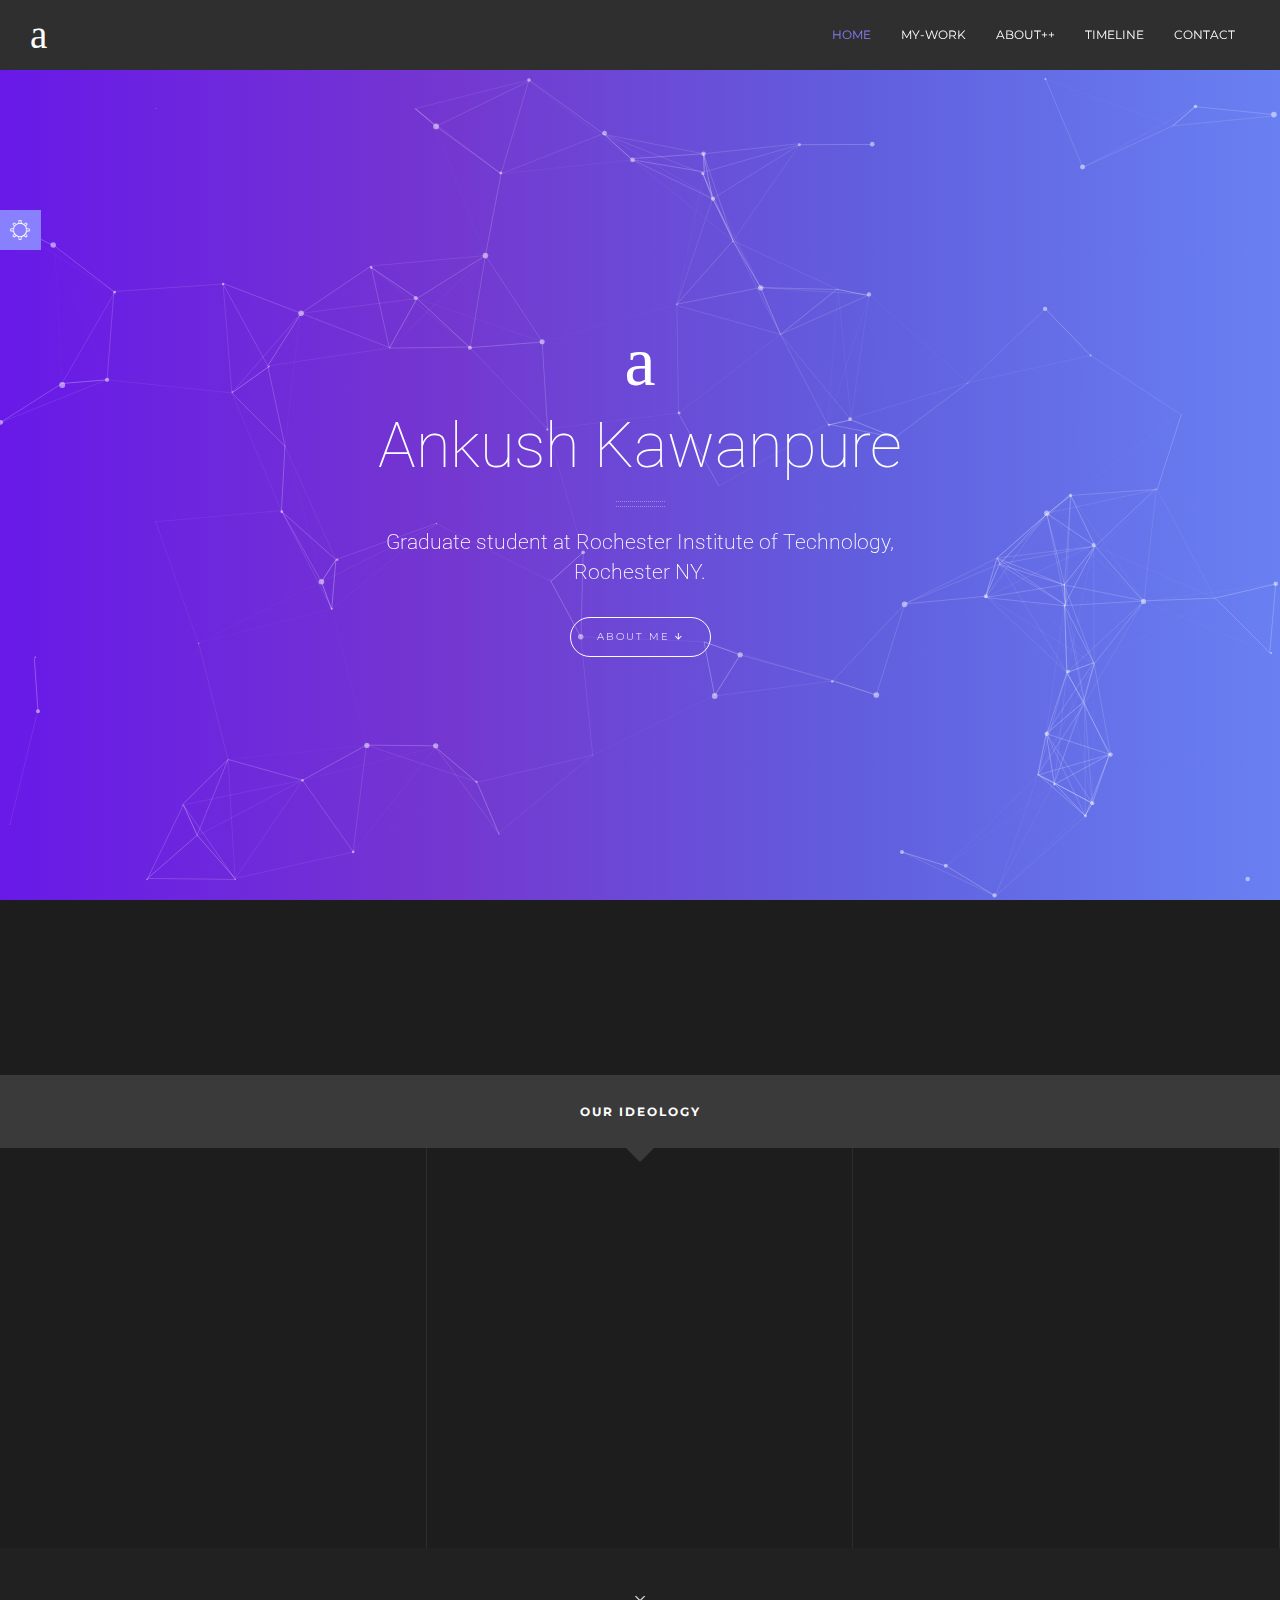
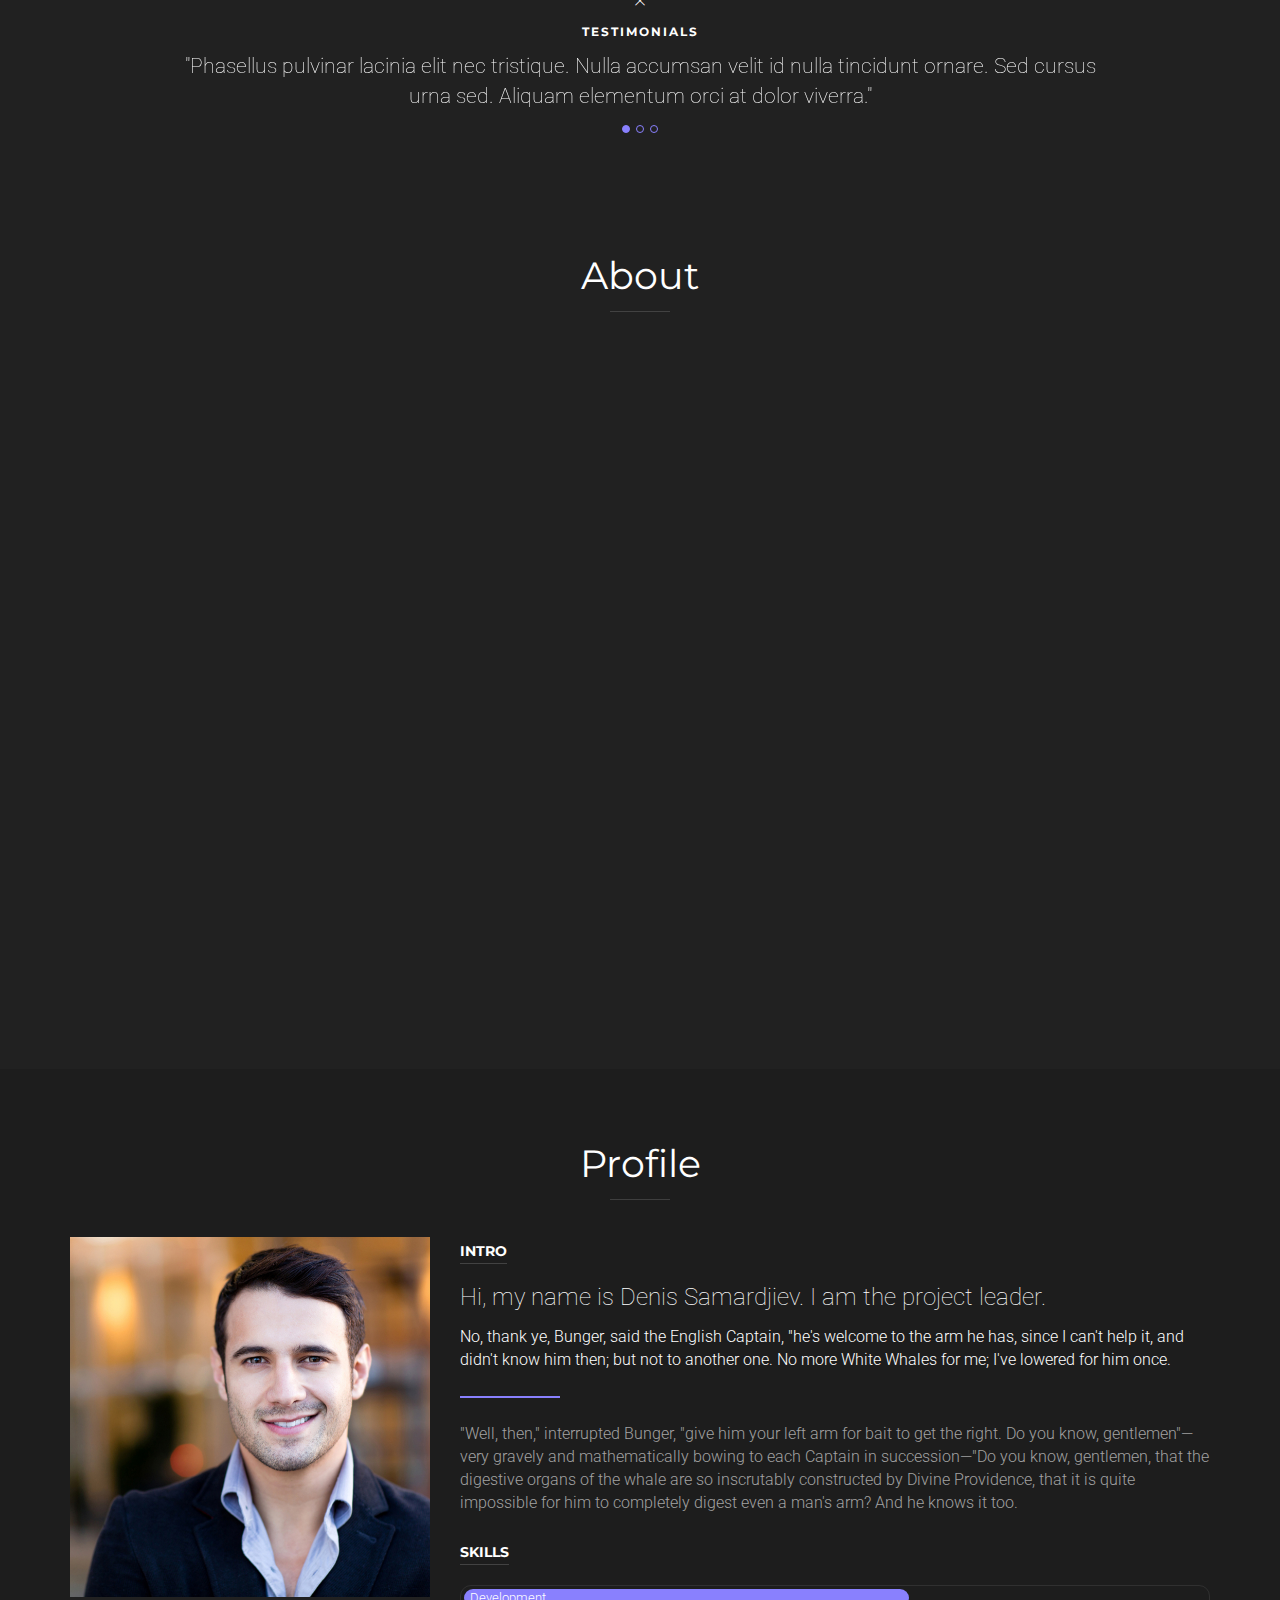
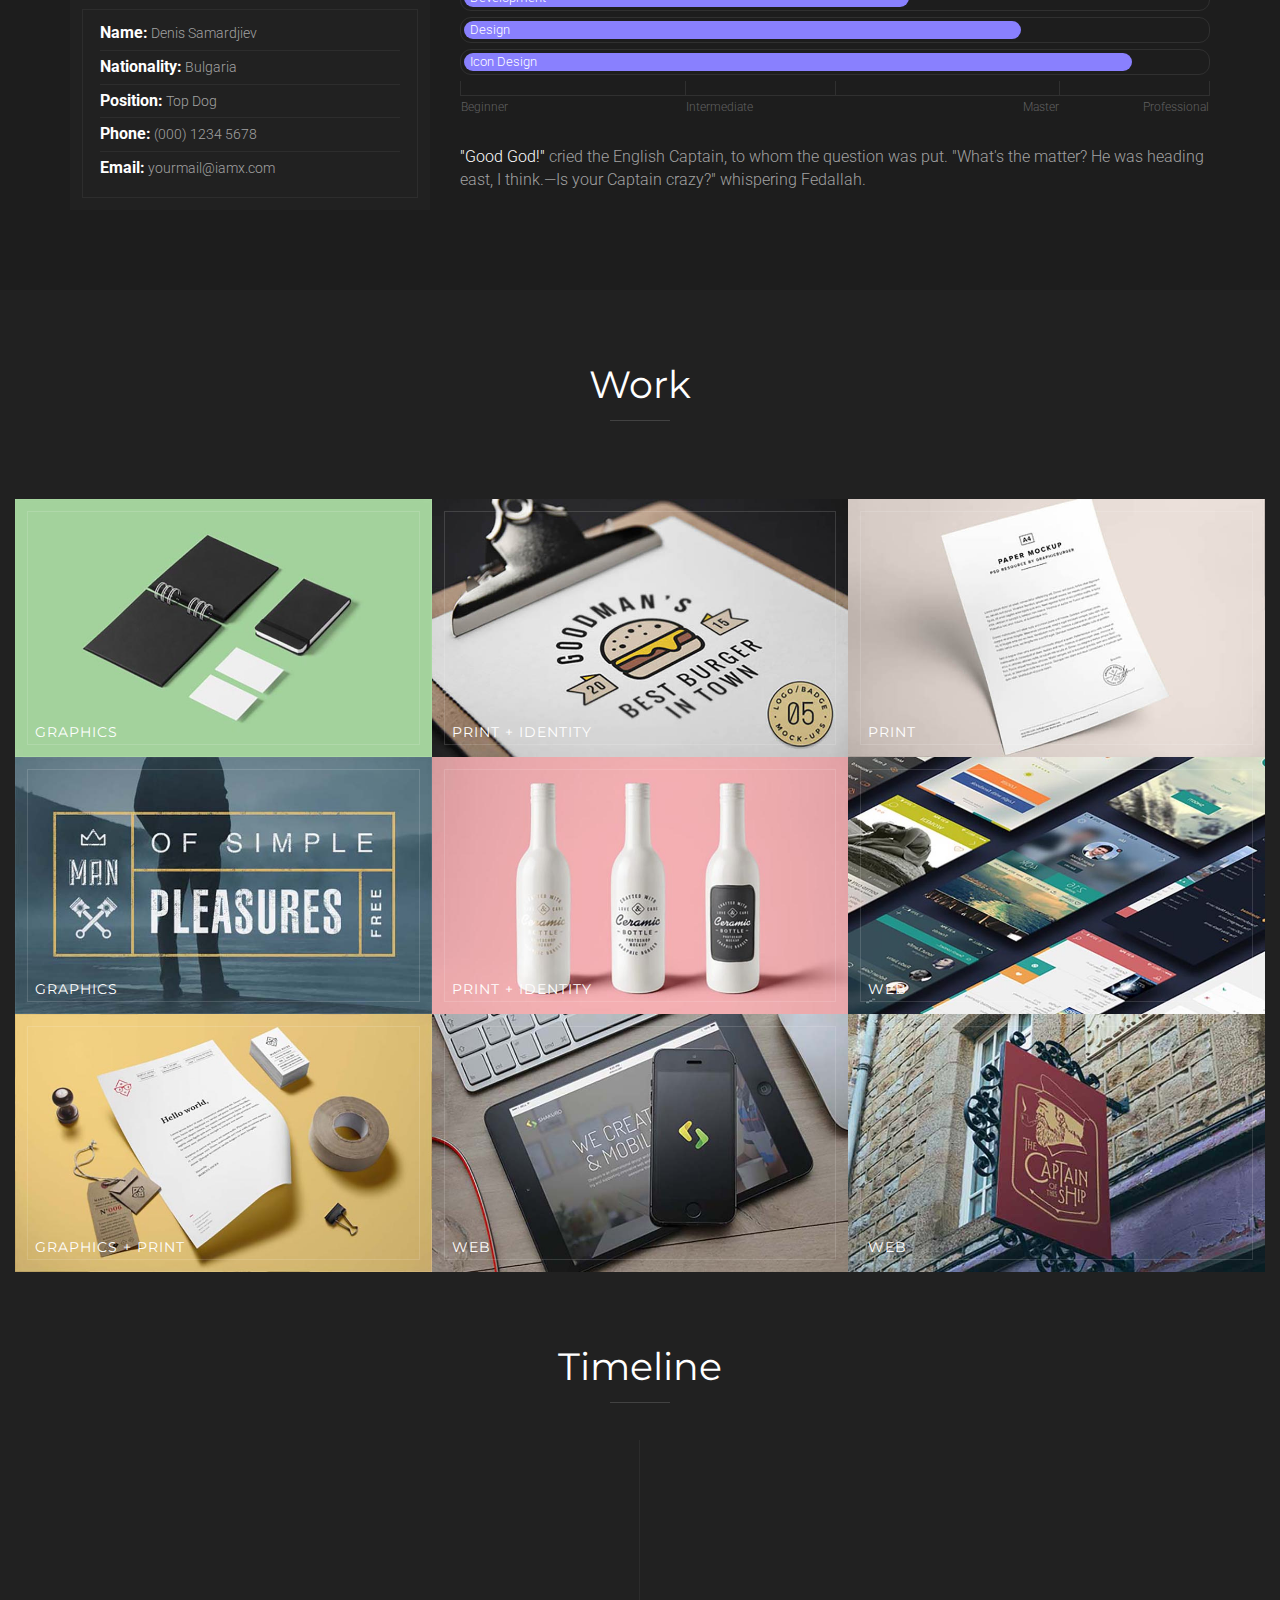
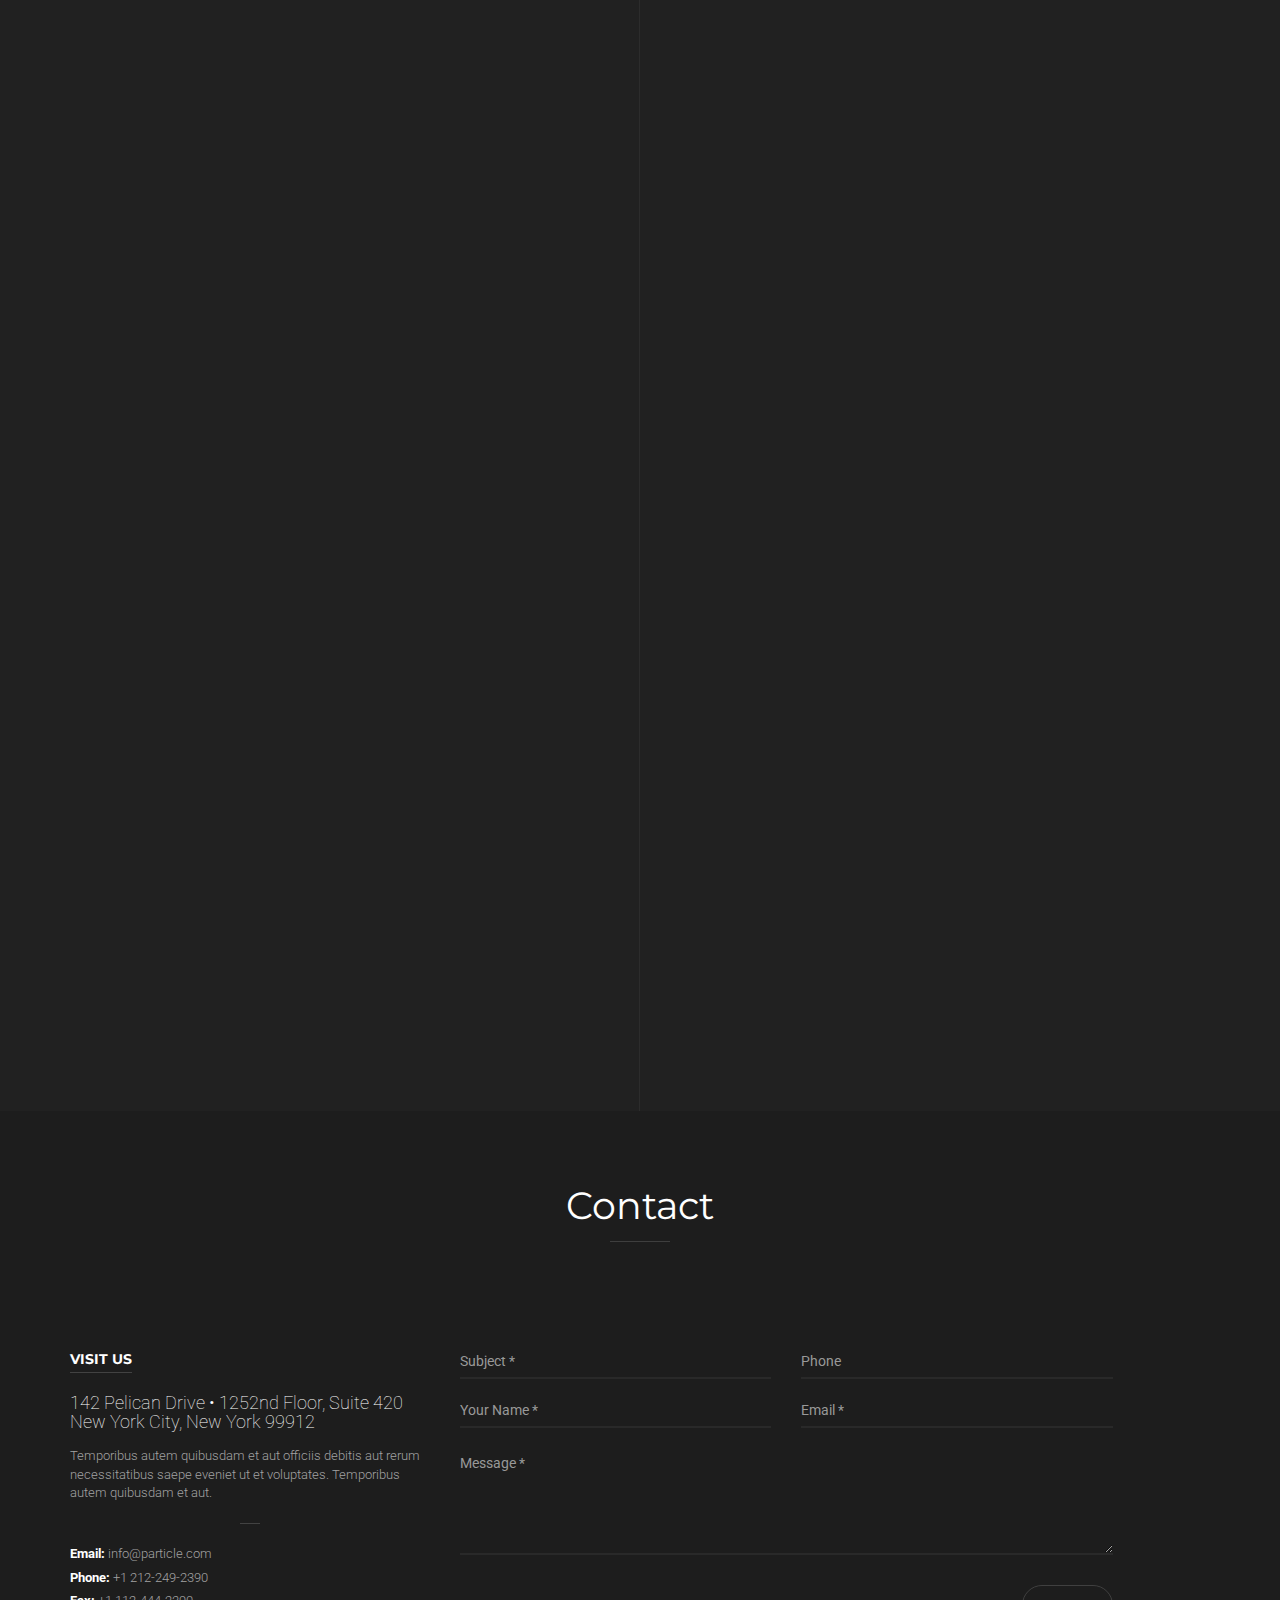
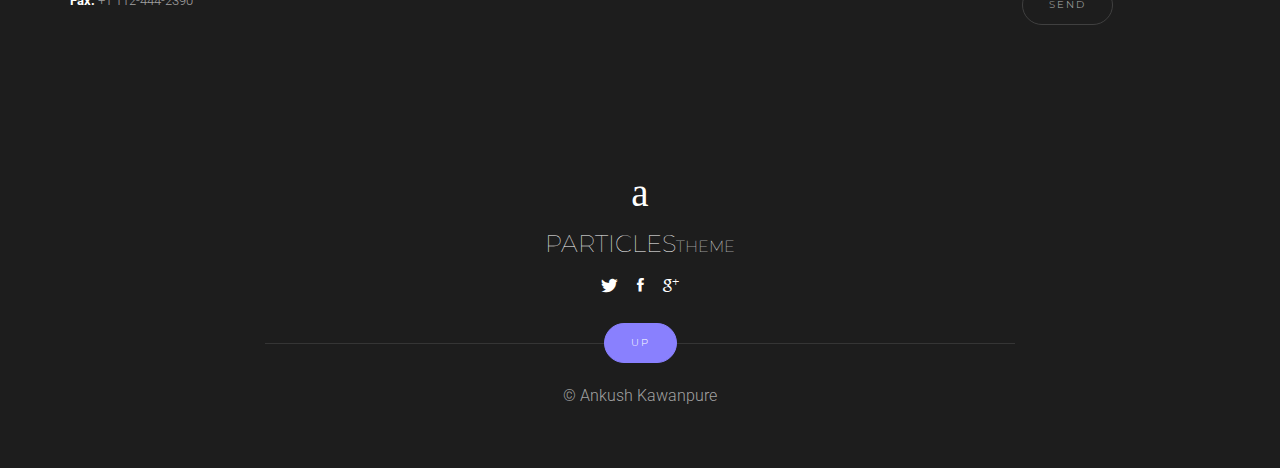
==== HTML/index.html @ f01b57f1 "old pages added" ====
<!DOCTYPE html>
<html lang="en">

<head>
	<meta charset="utf-8"/>
	<meta name="author" content="Denis Samardjiev" />
	<meta name="description" content="Particles - Personal + Agency Template">
	<meta name="viewport" content="width=device-width, initial-scale=1.0, maximum-scale=1.0, user-scalable=no">
	<title>Ankush Kawanpure</title>
	
	<!-- Royal Preloader CSS -->
	<link href="css/royal_preloader.css" rel="stylesheet">

	<!-- jQuery Files -->
	<script type="text/javascript" src="http://ajax.googleapis.com/ajax/libs/jquery/2.1.3/jquery.min.js"></script>

	<!-- Parallax File -->
	<script type="text/javascript" src="js/parallax.min.js"></script>

	<!-- Royal Preloader -->
	<script type="text/javascript" src="js/royal_preloader.min.js"></script>
	<script type="text/javascript">
		Royal_Preloader.config({
		    mode:           'number',
		    showProgress:   false,
		    background:     '#1d1d1d'
		});
	</script>

	<!-- Stylesheets -->
	<link href="css/bootstrap.min.css" rel="stylesheet">
	<link href="css/ionicons.min.css" rel="stylesheet">
	<link href="css/pe-icon-7-stroke.css" rel="stylesheet">
	<link href="css/magnific-popup.css" rel="stylesheet">
	<link href="css/logoiconfont.css" rel="stylesheet">
	<link href="css/style.css" rel="stylesheet" title="main-css">
	<link href="css/customstyle.css" rel="stylesheet">

	<!-- Style Switcher / remove for production -->
	<link href="css/style-switcher.css" rel="stylesheet">
	
	<!-- Alternate Stylesheets / choose what color and base you want and include the 2 files regularly AFTER style.css above -->
	<link rel="alternate stylesheet" type="text/css" href="css/colors/blue.css" title="blue">
	<link rel="alternate stylesheet" type="text/css" href="css/colors/green.css" title="green">
	<link rel="alternate stylesheet" type="text/css" href="css/colors/orange.css" title="orange">
	<link rel="alternate stylesheet" type="text/css" href="css/colors/red.css" title="red">
	<link rel="alternate stylesheet" type="text/css" href="css/colors/orangelight.css" title="orangelight">
	<link rel="alternate stylesheet" type="text/css" href="css/colors/pinkish.css" title="pinkish">
	<link rel="alternate stylesheet" type="text/css" href="css/colors/seagul.css" title="seagul">
	<link rel="alternate stylesheet" type="text/css" href="css/base-light.css" title="base-light">
</head>



<body class="royal_preloader" data-spy="scroll" data-target=".navbar" data-offset="70">
	<div id="royal_preloader"></div>

	<!-- Start Switcher / Remove for production -->
	<div class="demo_changer">
	    <div class="demo-icon">
	        <i class="pe-7s-settings"></i>
	    </div><!-- end opener icon -->
	    <div class="form_holder">
	        <div class="row">
	            <div class="col-sm-12">
	                <div class="predefined_styles">
	                	<h4>Base</h4>
	                    <a href="#" data-rel="main-css" class="styleswitch2"><div class="btn dark-css-square"></div></a>  
	                    <a href="#" data-rel="base-light" class="styleswitch2"><div class="btn light-css-square"></div></a>
	                    <hr>
	                    <h4>Colors</h4>
	                    <a href="#" data-rel="main-css" class="styleswitch"><div class="btn purple-css-square"></div></a>
	                    <a href="#" data-rel="blue" class="styleswitch"><div class="btn blue-css-square"></div></a>    
	                    <a href="#" data-rel="green" class="styleswitch"><div class="btn green-css-square"></div></a>
	                    <a href="#" data-rel="orange" class="styleswitch"><div class="btn orange-css-square"></div></a>
	                    <a href="#" data-rel="red" class="styleswitch"><div class="btn red-css-square"></div></a>
	                    <a href="#" data-rel="orangelight" class="styleswitch"><div class="btn orangelight-css-square"></div></a>
	                    <a href="#" data-rel="seagul" class="styleswitch"><div class="btn seagul-css-square"></div></a>
	                    <a href="#" data-rel="pinkish" class="styleswitch"><div class="btn pinkish-css-square"></div></a>
	                </div><!-- /.end predefined_styles -->
	            </div><!-- /.end col -->
	        </div><!-- /.end row -->
	    </div><!-- /.end form_holder -->
	</div><!-- /.end demo_changer -->
	<!-- End Switcher / Remove for production -->

	<!-- Begin Header -->
	<header>
		<!-- Begin Navigation -->
		<nav class="navbar navbar-default navbar-fixed-top">
			<div class="container-fluid">
				<!--<div class="row">-->
					<!-- Brand and toggle get grouped for better mobile display -->
					<div class="navbar-header">
						<button type="button" class="navbar-toggle collapsed" data-toggle="collapse" data-target="#bs-example-navbar-collapse-1" aria-expanded="false">
							<span class="sr-only">Toggle navigation</span>
							<span class="icon-bar"></span>
							<span class="icon-bar"></span>
							<span class="icon-bar"></span>
						</button>
						<a class="navbar-brand scroll-link" href="#home" data-id="home"><span class="icon-handle-streamline-vector logo"></span></a>
						<!--<a class="navbar-brand scroll-link" href="#home" data-id="home"><span class="icon-handle-streamline-vector logo">Ankush</span></a>-->
						<!--<a class="navbar-brand page-scroll" href="#home">ANKUSH KAWANPURE</a>-->
					</div>

					<!-- Collect the nav links, forms, and other content for toggling -->
					<div class="collapse navbar-collapse" id="bs-example-navbar-collapse-1">
						<ul class="nav navbar-nav navbar-right">
							<li><a href="#home" data-id="home" class="scroll-link">Home</a></li>
							<!--<li><a href="#ideology" data-id="ideology" class="scroll-link">About</a></li>-->
							<li><a href="#work" data-id="work" class="scroll-link">My-Work</a></li>
							<!--<li><a href="#services" data-id="services" class="scroll-link">My-Work</a></li>-->
							<li><a href="#about" data-id="about" class="scroll-link">About++</a></li>

							<!--<li><a href="#team" data-id="team" class="scroll-link">Team</a></li>-->
							<li><a href="#timeline" data-id="timeline" class="scroll-link">Timeline</a></li>
							<li><a href="#contact" data-id="contact" class="scroll-link">Contact</a></li>
						</ul>
					</div><!-- /.navbar-collapse -->
				<!--</div>-->
			</div><!-- /.container-fluid -->
		</nav>
		<!-- End Navigation -->
	</header>
	<!-- End Header -->

	<!-- Begin Jumbotron -->
	<div class="jumbotron jumbotron-main" id="home">
		<div id="particles-js"></div><!-- /.particles div -->
		<div class="container center-vertically-holder">
			<div class="center-vertically">
				<div id="scaleReveal" class="col-sm-8 col-sm-offset-2 col-lg-6 col-lg-offset-3 text-center">
					<span class="icon-handle-streamline-vector big-logo"></span>
					<div class="ticker">
						<h1>Ankush Kawanpure</h1>
						<h1>Software Engineer</h1>
						<h1>Web Developer</h1>
					</div>
					<hr>
					<p>Graduate student at Rochester Institute of Technology, Rochester NY.</p>
					<a href="#work" data-id="work" class="scroll-link btn btn-default btn-white btn-lg mt15">About ME <span class="ion-android-arrow-down"></span></a>
				</div><!-- /.column -->
			</div><!-- /.vertical center -->
		</div><!-- /.container -->
	</div>
	<!-- End Jumbotron -->

	<!-- Begin Intro -->
	<section id="ideology">

		<!-- Begin Hello Intro -->
		<div id="hello-intro" class="pt60 pb60">
			<div class="container">
				<div class="row">
					<div class="col-lg-2 col-sm-3">
						<h2 class="no-margin rotateLeftReveal">Hello.</h2>
					</div>
					<div class="col-lg-10 col-sm-9 mt30-xs">
						<h3 class="no-margin rightReveal">We are an interactive agency with a focus on UI design and development. Our team is from all over the world and <strong>we know how to deliver quality pixels from miles away</strong>.</h3>
					</div>
				</div><!-- /.row -->
			</div><!-- /.container -->
		</div><!-- /.div -->
		<!-- End Hello Intro -->

		<!-- Begin Our Process Title -->
		<div id="our-process-title" class="pt30 pb30">
			<div class="container">
				<div class="row">
					<div class="col-lg-12 text-center">
						<h4 class="no-margin">Our Ideology</h4>
					</div>
				</div><!-- /.row -->
			</div><!-- /.container -->
		</div><!-- /.div -->
		<!-- End Our Process Title -->

		<!-- Begin Our Process -->
		<div id="our-process">
			<div class="container-fluid">
				<div class="row">
					<div class="col-sm-4 col-md-4 col-lg-4 process-box text-center pt50 pb50">
						<div class="leftReveal">
							<div class="process-intro">
								<h3 class="process-number">01</h3>
								<div><span class="process-icons pe-7s-users rotateBottomReveal"></span></div>
								<h2>Effective<br>Communication</h2>
							</div>
							<div class="process-content">
								<div><span class="process-icons pe-7s-users"></span></div>
								<h2 class="mt15 mb20">Effective<br>Communication</h2>
								<p class="no-margin">Nullam suscipit, massa id tempor ullamcorper, lacus felis ac, id vulputate daui risus porta libero.</p>
							</div>
						</div><!-- /.animation -->
					</div><!-- /.column -->
					<div class="col-sm-4 col-md-4 col-lg-4 process-box text-center pt50 pb50">
						<div class="bottomReveal">
							<div class="process-intro">
								<h3 class="process-number">02</h3>
								<div><span class="process-icons pe-7s-diamond rotateBottomReveal"></span></div>
								<h2>Quality<br>Design Work</h2>
							</div>
							<div class="process-content">
								<div><span class="process-icons pe-7s-diamond"></span></div>
								<h2 class="mt15 mb20">Quality<br>Design Work</h2>
								<p class="no-margin">Nullam suscipit, massa id tempor ullamcorper, lacus felis ac, id vulputate daui risus porta libero.</p>
							</div>
						</div><!-- /.animation -->
					</div><!-- /.column -->
					<div class="col-sm-4 col-md-4 col-lg-4 process-box text-center pt50 pb50 no-border-right">
						<div class="rightReveal">
							<div class="process-intro">
								<h3 class="process-number">03</h3>
								<div><span class="process-icons pe-7s-rocket rotateBottomReveal"></span></div>
								<h2>Rocketship<br>Astro Designing</h2>
							</div>
							<div class="process-content">
								<div><span class="process-icons pe-7s-rocket"></span></div>
								<h2 class="mt15 mb20">Rocketship<br>Astro Designing</h2>
								<p class="no-margin">Nullam suscipit, massa id tempor ullamcorper, lacus felis ac, id vulputate daui risus porta libero.</p>
							</div>
						</div><!-- /.animation -->
					</div><!-- /.column -->
				</div><!-- /.row -->
			</div><!-- /.container -->
		</div><!-- /.div -->
		<!-- End Our Process -->

		<!-- Begin Quote Carousel -->
		<div id="carousel" class="testimonial-carousel pt40 pb20">    				
			<div class="container">
				<div class="row">
					<div class="col-md-10 col-md-offset-1 text-center">
						<span class="pe-7s-close heading-3-icon"></span>
		                <h2 class="heading-3">Testimonials</h2>
						<div class="fade-quote-carousel carousel slide" id="quote-carousel" data-ride="carousel" data-interval="3000">
							<!-- Carousel indicators -->
							<ol class="carousel-indicators">
								<li data-target="#quote-carousel" data-slide-to="0" class="active"></li>
								<li data-target="#quote-carousel" data-slide-to="1"></li>
								<li data-target="#quote-carousel" data-slide-to="2"></li>
							</ol>
							<!-- Carousel items -->
							<div class="carousel-inner">
								<div class="active item">
									<blockquote>
										<p>"Phasellus pulvinar lacinia elit nec tristique. Nulla accumsan velit id nulla tincidunt ornare. Sed cursus urna sed. Aliquam elementum orci at dolor viverra."</p>
									</blockquote>
								</div>
								<div class="item">
									<blockquote>
										<p>"Phasellus pulvinar lacinia elit nec tristique. Nulla accumsan velit id nulla tincidunt ornare. Sed cursus urna sed. Aliquam elementum orci at dolor viverra."</p>
									</blockquote>
								</div>
								<div class="item">
									<blockquote>
										<p>"Phasellus pulvinar lacinia elit nec tristique. Nulla accumsan velit id nulla tincidunt ornare. Sed cursus urna sed. Aliquam elementum orci at dolor viverra."</p>
									</blockquote>
								</div>
							</div>
							
						</div><!-- /.carousel -->	
					</div><!-- /.column -->						
				</div><!-- /.row -->
			</div><!-- /.container -->
		</div><!-- /.carousel -->
		<!-- End Quote Carousel -->

	</section><!-- /.section -->
	<!-- End Intro -->

	<!-- Begin About -->
	<section id="about" class="background1 section-padding">
		<div class="container">
			<div class="row">
				<div class="col-xs-12 section-title text-center">
					<h2>About</h2>
					<span class="section-divider"></span>
				</div><!-- /.column -->
			</div><!-- /.row -->
			<div class="row mb15">
				<div class="col-sm-5 leftReveal">
					<h5 class="heading-1 mb20">Our Trade</h5>
					<h3 class="mb15 no-margin-top">Designing, Developing, and <br>Innovating for people like you...</h3>
					<p class="no-margin text-small">Lorem ipsum dolor sit amet, consectetur adipiscing elit. Sed nec tristiq enim. Integer eu <strong>neque</strong> arcu. Aenean sed odio nibh. Cras imperdiet, arcu eget dictum vestibulum elit.</p>
				</div><!-- /.column -->
				<div class="col-sm-7 mt30-xs rightReveal">
					<h5 class="heading-1 mb20">How we started it</h5>
					<span class="icon-handle-streamline-vector logo-about"></span>
					<p>Lorem ipsum dolor sit amet, consectetur adipiscing elit. Cras est urna, imperdiet eget sem at, pellentesque cursus elit. Etiam id ante et elit interdum sollicitudin. Cras imperdiet, arcu eget dictum vestibulum elit.</p>
					<p>Curabitur egestas interdum ex, sed commodo ipsum consectetur vitae. Nulla auctor ante erat. Class aptent taciti sociosqu nostra enean sed.</p>
				</div><!-- /.column -->
			</div><!-- /.row -->
			<div class="row mb30">
				<div class="col-sm-9 leftReveal">
					<h5 class="heading-1 mb20">Why?</h5>
					<p class="lead no-margin">Lorem ipsum dolor sit amet, consectetur adipicing elit. tristique enim. Integer euef neque arcu. Aenean sed odio nibh. <strong>Cras imperdiet</strong>, arcu eget dictum vestibulumizor. Lorem ipsil dolor sit amet, consectetur adipiscing elit.</p>
				</div><!-- /.column -->
				<div class="col-sm-3 mt30-xs rightReveal">
					<h5 class="heading-1 mb20">Quote</h5>
					<p class="no-margin text-small"><i>"Lorem ipsum dolor sit amet, consectetur adipisicing elit. Sunt ut voluptatum eius sapiente, totam reiciendis temporibus quibusdam."</i></p>
				</div><!-- /.column -->
			</div><!-- /.row -->
			<div class="row">
				<div class="col-lg-7 col-sm-5 bottomReveal">
					<h5 class="heading-1 mb20">Skills</h5>
					<div class="progress">
						<div class="progress-bar text-left" role="progressbar" aria-valuenow="60" aria-valuemin="0" aria-valuemax="100" style="width: 60%;">
							Development
						</div>
					</div>
					<div class="progress">
						<div class="progress-bar text-left" role="progressbar" aria-valuenow="75" aria-valuemin="0" aria-valuemax="100" style="width: 75%;">
							Design
						</div>
					</div>
					<div class="progress">
						<div class="progress-bar text-left" role="progressbar" aria-valuenow="57" aria-valuemin="0" aria-valuemax="100" style="width: 57%;">
							Photography
						</div>
					</div>
					<div class="progress">
						<div class="progress-bar text-left" role="progressbar" aria-valuenow="90" aria-valuemin="0" aria-valuemax="100" style="width: 90%;">
							Icon Design
						</div>
					</div>
					<div class="progress">
						<div class="progress-bar text-left" role="progressbar" aria-valuenow="70" aria-valuemin="0" aria-valuemax="100" style="width: 70%;">
							Audio
						</div>
					</div>
					<div class="progress-meter mb30-xs">
						<div class="meter meter-left" style="width: 30%;"><span class="meter-text">Beginner</span></div>
						<div class="meter meter-left" style="width: 20%;"><span class="meter-text">Intermediate</span></div>
		    			<div class="meter meter-right" style="width: 20%;"><span class="meter-text">Pro</span></div>
						<div class="meter meter-right" style="width: 30%;"><span class="meter-text">Master</span></div>
					</div>
				</div><!-- /.column -->	
				<div class="col-lg-5 col-sm-7 mt10 rotateLeftReveal">
					<div id="about-carousel" class="basic-carousel carousel slide" data-ride="carousel">
						<!-- Indicators -->
						<ol class="carousel-indicators">
							<li data-target="#about-carousel" data-slide-to="0" class="active"></li>
							<li data-target="#about-carousel" data-slide-to="1"></li>
							<li data-target="#about-carousel" data-slide-to="2"></li>
						</ol>

						<!-- Wrapper for slides -->
						<div class="carousel-inner" role="listbox">
							<div class="item active">
								<img src="images/placeholder.png" alt="..." class="img-responsive">
							</div>
							<div class="item">
								<img src="images/placeholder2.png" alt="..." class="img-responsive">
							</div>
							<div class="item">
								<img src="images/placeholder3.png" alt="..." class="img-responsive">
							</div>
						</div>
					</div>
				</div><!-- /.column -->	
			</div><!-- /.row -->
		</div><!-- /.container -->
	</section><!-- /.section -->
	<!-- End About -->

	<!-- Start Profile -->
	<section id="profile" class="background2 section-padding">
		<div class="container">
			<div class="row">
				<div class="col-xs-12 section-title text-center">
					<h2>Profile</h2>
					<span class="section-divider"></span>
				</div><!-- /.column -->
			</div><!-- /.row -->
			<div class="row">
				<div class="col-sm-4">
					<img alt="" src="images/team-member-1.jpg" class="img-responsive">
					<div class="profile-box">
						<ul class="list-unstyled">
							<li><strong>Name:</strong> Denis Samardjiev</li>
							<li><strong>Nationality:</strong> Bulgaria</li>
							<li><strong>Position:</strong> Top Dog</li>
							<li><strong>Phone:</strong> (000) 1234 5678</li>
							<li><strong>Email:</strong> yourmail@iamx.com</li>
						</ul>
					</div>
				</div><!-- column -->
				<div class="col-sm-8 mt30-xs">
					<h5 class="heading-1 mb20">Intro</h5>
					<h3 class="mb15 no-margin-top">Hi, my name is Denis Samardjiev. I am the project leader.</h3>
					<p class="text-small text-switch">No, thank ye, Bunger, said the English Captain, "he's welcome to the arm he has, since I can't help it, and didn't know him then; but not to another one. No more White Whales for me; I've lowered for him once.</p>
					<span class="divider"></span>
					<p class="text-small">"Well, then," interrupted Bunger, "give him your left arm for bait to get the right. Do you know, gentlemen"—very gravely and mathematically bowing to each Captain in succession—"Do you know, gentlemen, that the digestive organs of the whale are so inscrutably constructed by Divine Providence, that it is quite impossible for him to completely digest even a man's arm? And he knows it too.</p>
					<h5 class="heading-1 mt20 mb20">Skills</h5>
					<div class="progress">
						<div class="progress-bar text-left" role="progressbar" aria-valuenow="60" aria-valuemin="0" aria-valuemax="100" style="width: 60%;">
							Development
						</div>
					</div>
					<div class="progress">
						<div class="progress-bar text-left" role="progressbar" aria-valuenow="75" aria-valuemin="0" aria-valuemax="100" style="width: 75%;">
							Design
						</div>
					</div>
					<div class="progress">
						<div class="progress-bar text-left" role="progressbar" aria-valuenow="90" aria-valuemin="0" aria-valuemax="100" style="width: 90%;">
							Icon Design
						</div>
					</div>
					<div class="progress-meter">
						<div class="meter meter-left" style="width: 30%;"><span class="meter-text">Beginner</span></div>
						<div class="meter meter-left" style="width: 20%;"><span class="meter-text">Intermediate</span></div>
		    			<div class="meter meter-right" style="width: 20%;"><span class="meter-text">Professional</span></div>
						<div class="meter meter-right" style="width: 30%;"><span class="meter-text">Master</span></div>
					</div>
					<p class="text-small mt50 no-margin-bottom"><span class="text-switch">"Good God!"</span> cried the English Captain, to whom the question was put. "What's the matter? He was heading east, I think.—Is your Captain crazy?" whispering Fedallah.</p>
				</div><!-- /.column -->
			</div><!-- /.row -->
		</div><!-- /.container -->
	</section>
	<!-- End Profile -->

	<!-- Begin Work -->
	<section id="work" class="background1 section-padding-top">
		<div class="container-fluid">
			<div class="row">
				<div class="col-xs-12 section-title text-center">
					<h2>Work</h2>
					<span class="section-divider mb15"></span>
					<p class="mb30 scaleReveal">We do awesome stuff, and yeah.</p>
				</div><!-- /.column -->
			</div><!-- /.row -->
			<!--<div class="row">-->
				<!--<div class="col-xs-12 text-center mb50">-->
					<!--&lt;!&ndash; Filter Buttons &ndash;&gt;-->
					<!--<button class="filter btn btn-default btn-category btn-lg" data-filter="all">All</button>-->
					<!--<button class="filter btn btn-default btn-category btn-lg" data-filter=".identity">Identity</button>-->
					<!--<button class="filter btn btn-default btn-category btn-lg" data-filter=".print">Print</button>-->
					<!--<button class="filter btn btn-default btn-category btn-lg" data-filter=".graphics">Graphics</button>-->
					<!--<button class="filter btn btn-default btn-category btn-lg" data-filter=".web">Web</button>-->

					<!--&lt;!&ndash; Sort Buttons &ndash;&gt;-->
					<!--<button class="sort btn btn-default btn-sort btn-lg" data-sort="my-order:asc"><span class="ion-ios-plus-empty"></span></button>-->
					<!--<button class="sort btn btn-default btn-sort btn-lg" data-sort="my-order:desc"><span class="ion-ios-minus-empty"></span></button>-->
				<!--</div>&lt;!&ndash; /.column &ndash;&gt;-->
			<!--</div>&lt;!&ndash; /.row &ndash;&gt;-->
			<div id="thework">
				<!-- Item 1 -->
			    <div class="col-xs-12 col-sm-6 col-md-4 col-lg-4 portfolio-box no-padding mix graphics" data-my-order="3">
			    	<div class="portfolio-image-holder"><img src="images/work/1.jpg" alt="1" class="img-responsive portfolio-image"></div>
			    	<span class="portfolio-badge badge">Graphics</span>
			    	<span class="portfolio-hover">
						<span>
							<a href="https://dribbble.com/" target="_blank">
								<span class="portfolio-links"><span class="ion-ios-arrow-right portfolio-links-icons"></span></span>
							</a>
							<a href="images/work/1.jpg" class="zoom" title="Equipt Design">
								<span class="portfolio-links"><span class="ion-arrow-expand portfolio-links-icons"></span></span>
							</a>
							<span class="project-title no-margin-bottom mt10">Equipt Design</span>
						</span>
					</span>
			    </div><!-- /.column -->

			    <!-- Item 2 -->
			    <div class="col-xs-12 col-sm-6 col-md-4 col-lg-4 portfolio-box no-padding mix print identity" data-my-order="6">
			    	<div class="portfolio-image-holder"><img src="images/work/2.jpg" alt="2" class="img-responsive portfolio-image"></div>
			    	<span class="portfolio-badge badge">Print + Identity</span>
			    	<span class="portfolio-hover">
						<span>
							<a href="https://dribbble.com/" target="_blank">
								<span class="portfolio-links"><span class="ion-ios-arrow-right portfolio-links-icons"></span></span>
							</a>
							<a href="images/work/2.jpg" class="zoom" title="Goodman's Burger">
								<span class="portfolio-links"><span class="ion-arrow-expand portfolio-links-icons"></span></span>
							</a>
							<span class="project-title no-margin-bottom mt10">Goodman's Burger</span>
						</span>
					</span>
			    </div><!-- /.column -->

			    <!-- Item 3 -->
			    <div class="col-xs-12 col-sm-6 col-md-4 col-lg-4 portfolio-box no-padding mix identity" data-my-order="4">
			    	<div class="portfolio-image-holder"><img src="images/work/3.jpg" alt="3" class="img-responsive portfolio-image"></div>
			    	<span class="portfolio-badge badge">Print</span>
			    	<span class="portfolio-hover">
						<span>
							<a href="https://dribbble.com/" target="_blank">
								<span class="portfolio-links"><span class="ion-ios-arrow-right portfolio-links-icons"></span></span>
							</a>
							<a href="images/work/3.jpg" class="zoom" title="Paper Mockup">
								<span class="portfolio-links"><span class="ion-arrow-expand portfolio-links-icons"></span></span>
							</a>
							<span class="project-title no-margin-bottom mt10">Paper Mockup</span>
						</span>
					</span>
			    </div><!-- /.column -->

			    <!-- Item 4 -->
			    <div class="col-xs-12 col-sm-6 col-md-4 col-lg-4 portfolio-box no-padding mix graphics" data-my-order="5">
			    	<div class="portfolio-image-holder"><img src="images/work/4.jpg" alt="4" class="img-responsive portfolio-image"></div>
			    	<span class="portfolio-badge badge">Graphics</span>
			    	<span class="portfolio-hover">
						<span>
							<a href="https://dribbble.com/" target="_blank">
								<span class="portfolio-links"><span class="ion-ios-arrow-right portfolio-links-icons"></span></span>
							</a>
							<a href="images/work/4.jpg" class="zoom" title="Simple Pleasure">
								<span class="portfolio-links"><span class="ion-arrow-expand portfolio-links-icons"></span></span>
							</a>
							<span class="project-title no-margin-bottom mt10">Simple Pleasure</span>
						</span>
					</span>
			    </div><!-- /.column -->

			    <!-- Item 5 -->
			    <div class="col-xs-12 col-sm-6 col-md-4 col-lg-4 portfolio-box no-padding mix print identity" data-my-order="2">
			    	<div class="portfolio-image-holder"><img src="images/work/5.jpg" alt="5" class="img-responsive portfolio-image"></div>
			    	<span class="portfolio-badge badge">Print + Identity</span>
			    	<span class="portfolio-hover">
						<span>
							<a href="https://dribbble.com/" target="_blank">
								<span class="portfolio-links"><span class="ion-ios-arrow-right portfolio-links-icons"></span></span>
							</a>
							<a href="images/work/5.jpg" class="zoom" title="Wine Bottles">
								<span class="portfolio-links"><span class="ion-arrow-expand portfolio-links-icons"></span></span>
							</a>
							<span class="project-title no-margin-bottom mt10">Wine Bottles</span>
						</span>
					</span>
			    </div><!-- /.column -->

			    <!-- Item 6 -->
			    <div class="col-xs-12 col-sm-6 col-md-4 col-lg-4 portfolio-box no-padding mix web" data-my-order="1">
			    	<div class="portfolio-image-holder"><img src="images/work/6.jpg" alt="6" class="img-responsive portfolio-image"></div>
			    	<span class="portfolio-badge badge">Web</span>
			    	<span class="portfolio-hover">
						<span>
							<a href="https://dribbble.com/" target="_blank">
								<span class="portfolio-links"><span class="ion-ios-arrow-right portfolio-links-icons"></span></span>
							</a>
							<a href="images/work/6.jpg" class="zoom" title="Web UI">
								<span class="portfolio-links"><span class="ion-arrow-expand portfolio-links-icons"></span></span>
							</a>
							<span class="project-title no-margin-bottom mt10">Web UI</span>
						</span>
					</span>
			    </div><!-- /.column -->

			    <!-- Item 7 -->
			    <div class="col-xs-12 col-sm-6 col-md-4 col-lg-4 portfolio-box no-padding mix graphics print" data-my-order="9">
			    	<div class="portfolio-image-holder"><img src="images/work/7.jpg" alt="7" class="img-responsive portfolio-image"></div>
			    	<span class="portfolio-badge badge">Graphics + Print</span>
			    	<span class="portfolio-hover">
						<span>
							<a href="https://dribbble.com/" target="_blank">
								<span class="portfolio-links"><span class="ion-ios-arrow-right portfolio-links-icons"></span></span>
							</a>
							<a href="images/work/7.jpg" class="zoom" title="Hello World">
								<span class="portfolio-links"><span class="ion-arrow-expand portfolio-links-icons"></span></span>
							</a>
							<span class="project-title no-margin-bottom mt10">Hello World</span>
						</span>
					</span>
			    </div><!-- /.column -->

			    <!-- Item 8 -->
			    <div class="col-xs-12 col-sm-6 col-md-4 col-lg-4 portfolio-box no-padding mix web" data-my-order="7">
			    	<div class="portfolio-image-holder"><img src="images/work/8.jpg" alt="8" class="img-responsive portfolio-image"></div>
			    	<span class="portfolio-badge badge">Web</span>
			    	<span class="portfolio-hover">
						<span>
							<a href="https://dribbble.com/" target="_blank">
								<span class="portfolio-links"><span class="ion-ios-arrow-right portfolio-links-icons"></span></span>
							</a>
							<a href="images/work/8.jpg" class="zoom" title="We Create Mobile">
								<span class="portfolio-links"><span class="ion-arrow-expand portfolio-links-icons"></span></span>
							</a>
							<span class="project-title no-margin-bottom mt10">We Create Mobile</span>
						</span>
					</span>
			    </div><!-- /.column -->

			    <!-- Item 9 -->
			    <div class="col-xs-12 col-sm-6 col-md-4 col-lg-4 portfolio-box no-padding mix web" data-my-order="8">
			    	<div class="portfolio-image-holder"><img src="images/work/9.jpg" alt="9" class="img-responsive portfolio-image"></div>
			    	<span class="portfolio-badge badge">Web</span>
			    	<span class="portfolio-hover">
						<span>
							<a href="https://dribbble.com/" target="_blank">
								<span class="portfolio-links"><span class="ion-ios-arrow-right portfolio-links-icons"></span></span>
							</a>
							<a href="images/work/9.jpg" class="zoom" title="Captain da Ship">
								<span class="portfolio-links"><span class="ion-arrow-expand portfolio-links-icons"></span></span>
							</a>
							<span class="project-title no-margin-bottom mt10">Captain da Ship</span>
						</span>
					</span>
			    </div><!-- /.column -->
			</div><!-- /.row -->
		</div><!-- /.container -->
	</section><!-- /.section -->
	<!-- Begin Work -->

	<!-- Begin Timeline -->
	<section id="timeline" class="background1 section-padding-top">
		<div class="container">
			<div class="row">
				<div class="col-xs-12 section-title text-center">
					<h2>Timeline</h2>
					<span class="section-divider"></span>
				</div><!-- /.column -->
			</div><!-- /.row -->
			<div class="row">
				<div class="col-lg-12">
					<ul class="timeline pb80">

						<!-- Item 1 -->
						<li>
							<div class="timeline-image scaleReveal"><img alt="" class="img-circle img-responsive" src="images/timeline-1.jpg"></div>
							<div class="timeline-panel leftReveal">
								<div class="timeline-heading">
									<h5 class="heading-1 mb15">2015</h5>
									<h4 class="subheading">We Began Our Venture</h4>
								</div>
								<div class="timeline-body">
									<p>Lorem ipsum dolor sit amet, consectetur adipisicing elit. Sunt ut voluptatum eius sapiente, totam reiciendis temporibus qui quibusdam, recusandae sit vero unde, sed, incidunt et ea quo dolore laudantium consectetur!</p>
								</div>
							</div>
						</li>

						<!-- Item 2 -->
						<li class="timeline-inverted">
							<div class="timeline-image scaleReveal"><img alt="" class="img-circle img-responsive" src="images/timeline-2.jpg"></div>
							<div class="timeline-panel rightReveal">
								<div class="timeline-heading">
									<h5 class="heading-1 mb15">April 2016</h5>
									<h4 class="subheading">A Company is in Mind</h4>
								</div>
								<div class="timeline-body">
									<p>Lorem ipsum dolor sit amet, consectetur adipisicing elit. Sunt ut voluptatum eius sapiente, totam reiciendis temporibus qui quibusdam, recusandae sit vero unde, sed, incidunt et ea quo dolore laudantium consectetur!</p>
								</div>
							</div>
						</li>

						<!-- Item 3 -->
						<li>
							<div class="timeline-image scaleReveal"><img alt="" class="img-circle img-responsive" src="images/timeline-3.jpg"></div>
							<div class="timeline-panel leftReveal">
								<div class="timeline-heading">
									<h5 class="heading-1 mb15">May 2016</h5>
									<h4 class="subheading">We Launch The Hex Group</h4>
								</div>
								<div class="timeline-body"> <p>Lorem ipsum dolor sit amet, consectetur adipisicing elit. Sunt ut voluptatum eius sapiente, totam reiciendis temporibus qui quibusdam, recusandae sit vero unde, sed, incidunt et ea quo dolore laudantium consectetur!</p>
								</div>
							</div>
						</li>

						<!-- Item 4 -->
						<li class="timeline-inverted">
							<div  class="timeline-image scaleReveal"><img alt="" class="img-circle img-responsive" src="images/timeline-4.jpg"></div>
							<div class="timeline-panel rightReveal">
								<div class="timeline-heading">
									<h5 class="heading-1 mb15">July 2016</h5>
									<h4 class="subheading">We Expand to 15 Employees</h4>
								</div>
								<div class="timeline-body">
									<p>Lorem ipsum dolor sit amet, consectetur adipisicing elit. Sunt ut voluptatum eius sapiente, totam reiciendis temporibus qui quibusdam, recusandae sit vero unde, sed, incidunt et ea quo dolore laudantium consectetur!</p>
								</div>
							</div>
						</li>
					</ul>
				</div><!-- /.column -->
			</div><!-- /.row -->
		</div><!-- /.container -->
	</section><!-- /.section -->
	<!-- End Timeline -->



	<!-- Begin Contact -->
	<section id="contact" class="background2 section-padding">
		<div class="container">
			<div class="row mb30">
				<div class="col-sm-10 col-sm-offset-1 col-md-8 col-md-offset-2 col-lg-6 col-lg-offset-3 section-title text-center">
					<h2>Contact</h2>
					<span class="section-divider mb15"></span>
					<p class="no-margin scaleReveal">Our team is from all over the world and we know how to deliver quality pixels from miles away.</p>
				</div><!-- /.column -->
			</div><!-- /.row -->
			<div class="row">
				<div class="col-sm-5 col-lg-4">
					<h5 class="heading-1 mb20">Visit Us</h5>
					<h4 class="mb15">142 Pelican Drive • 1252nd Floor, Suite 420<br>New York City, New York 99912</h4>
					<p class="no-margin text-xs-small">Temporibus autem quibusdam et aut officiis debitis aut rerum necessitatibus saepe eveniet ut et voluptates. Temporibus autem quibusdam et aut.</p>
					<hr class="mini-hr">
					<p class="text-xs-small mb5"><strong class="text-switch">Email:</strong> info@particle.com</p>
					<p class="text-xs-small mb5"><strong class="text-switch">Phone:</strong> +1 212-249-2390</p>
					<p class="text-xs-small mb5"><strong class="text-switch">Fax:</strong> +1 112-444-2390</p>
				</div><!-- /.column -->
				<div class="col-sm-6 col-lg-7 mt30-xs">
					<form data-toggle="validator" id="contactForm" name="contactForm">
						<div class="row">
							<div class="col-sm-6">
								<div class="form-group">
									<div class="controls">
										<input class="form-control" data-error="This section is required."
										id="msg_subject" placeholder="Subject *" required="" type="text">
										<div class="help-block with-errors"></div>
									</div>
								</div>
							</div><!-- /.column -->
							<div class="col-sm-6">
								<div class="form-group">
									<div class="controls">
										<input class="form-control" id="phone" placeholder="Phone" type="text">
									</div>
								</div>
							</div><!-- /.column -->
						</div><!-- /.row -->
						<div class="row mb10">
							<div class="col-sm-6">
								<div class="form-group">
									<div class="controls">
										<input class="form-control" data-error="This section is required." id="name" placeholder="Your Name *" required="" type="text">
										<div class="help-block with-errors"></div>
									</div>
								</div>
							</div><!-- /.column -->
							<div class="col-sm-6">
								<div class="form-group">
									<div class="controls">
										<input class="email form-control" data-error="This section is required." id="email" placeholder="Email *" required="" type="email">
										<div class="help-block with-errors"></div>
									</div>
								</div>
							</div><!-- /.column -->
						</div><!-- /.row -->
						<div class="row">
							<div class="col-sm-12">
								<div class="form-group">
									<div class="controls">
										<textarea class="form-control" data-error="This section is required." id="message" placeholder="Message *" required="" rows="5"></textarea>
										<div class="help-block with-errors"></div>
									</div>
								</div>
							</div>
						</div>
						<div class="row mt15">
							<div class="col-sm-6">
								<div id="msgSubmit" class="h4 hidden mt10 no-margin-bottom"></div> 
							</div><!-- /.column -->
							<div class="col-sm-6 text-right">
								<button type="submit" id="submit" class="btn btn-default btn-lg">Send</button>
							</div><!-- /.column -->
						</div><!-- /.row -->
					</form><!-- /.form -->
				</div><!-- /.column -->
			</div><!-- /.row -->
		</div><!-- /.container -->
	</section><!-- /.section -->
	<!-- End Contact -->

	<!--&lt;!&ndash; Begin Map &ndash;&gt;-->
	<!--<div id="map"></div>-->
	<!--&lt;!&ndash; End Map &ndash;&gt;-->

	<!-- Begin Footer -->
	<footer class="footer-padding">
		<div class="container">
			<div class="row">
				<div class="col-sm-8 col-sm-offset-2 text-center">
					<span class="icon-handle-streamline-vector logo"></span>
					<h2 class="theme-title">Particles<span class="theme-title-smaller">Theme</span></h2>
					<a href="#"><span class="ion-social-twitter social-icons-dark-hover mr15"></span></a>
	                <a href="#"><span class="ion-social-facebook social-icons-dark-hover mr15"></span></a>
	                <a href="#"><span class="ion-social-googleplus-outline social-icons-dark-hover"></span></a>
				</div>
			</div>
			<div class="row">
				<div class="col-sm-8 col-sm-offset-2 text-small text-center">
					<hr>
					<button type="button" class="btn btn-primary btn-up-footer btn-lg scroll-top">Up</button>
					<p class="no-margin">&copy; Ankush Kawanpure</p>
				</div><!-- /.column -->
			</div><!-- /.row -->
		</div><!-- /.container -->
	</footer><!-- /.footer -->
	<!-- Begin Footer -->

	<!-- Javascript Files -->
	<script type="text/javascript" src="js/bootstrap.min.js"></script>

	<script type="text/javascript" src="js/particles.min.js"></script>
	<script type="text/javascript" src="js/particlesRun.js"></script>
	<script type="text/javascript" src="js/jquery.mixitup.js"></script>
	<script type="text/javascript" src="js/form-validator.min.js"></script>  
	<script type="text/javascript" src="js/jquery.inview.min.js"></script>
	<script type="text/javascript" src="js/jquery.countTo.js"></script>  
	<script type="text/javascript">
		/* ---- Counter (our count) ---- */
		$('#ourcount').one('inview', function(event, isInView) {
			if (isInView) {
				$('.timer').countTo({speed: 3000});
			}
		});
	</script>
	<script type="text/javascript" src="js/jquery.magnific-popup.min.js"></script>
	<script type="text/javascript" src="js/scrollreveal.min.js"></script>
	<script type="text/javascript" src="js/style-switcher.js"></script><!-- Remove for production -->
	<script type="text/javascript" src="js/main.js"></script>
</body>

</html>
---- HTML/css/royal_preloader.css ----
body.royal_preloader {
    background: none;
    visibility: hidden;
}
#royal_preloader {
    font-family: 'Roboto';
    font-size: 12px;
    visibility: visible;
    position: fixed;
    top: 0;
    right: 0;
    bottom: 0;
    left: 0;
    height: auto;
    margin: 0;
    z-index: 9999999999;
}
#royal_preloader.royal_preloader_number:before,
#royal_preloader.royal_preloader_progress:before {
    content: '';
    position: absolute;
    top: 0;
    right: 0;
    bottom: 0;
    left: 0;
}
#royal_preloader.complete {
    opacity: 0;
    -webkit-transition: opacity 0.2s linear 0.5s;
       -moz-transition: opacity 0.2s linear 0.5s;
        -ms-transition: opacity 0.2s linear 0.5s;
         -o-transition: opacity 0.2s linear 0.5s;
            transition: opacity 0.2s linear 0.5s;
}
#royal_preloader.royal_preloader_line {
    height: 2px;
    bottom: auto;
}

/* Number Mode */

#royal_preloader.royal_preloader_number .royal_preloader_percentage {
    position: absolute;
    top: 0;
    right: 0;
    bottom: 0;
    left: 0;
    margin: auto;
    width: 60px;
    height: 60px;
    line-height: 60px;
    font-size: 12px;
    color: #ccc;
    visibility: none;
    text-align: center;
    -webkit-transition: all 0.3s linear 0.5s;
       -moz-transition: all 0.3s linear 0.5s;
        -ms-transition: all 0.3s linear 0.5s;
         -o-transition: all 0.3s linear 0.5s;
            transition: all 0.3s linear 0.5s;
}
#royal_preloader.royal_preloader_number .royal_preloader_percentage:before {
    content: '';
    position: absolute;
    top: 0;
    right: 0;
    bottom: 0;
    left: 0;
    border: 2px solid #424242;
    border-radius: 50%;
}
#royal_preloader.royal_preloader_number .royal_preloader_percentage:after {
    content: '';
    position: absolute;
    top: -2px;
    right: -2px;
    bottom: -2px;
    left: -2px;
    border: 4px solid transparent;
    border-left-color: #8980fe;
    border-radius: 50%;
    -webkit-animation: rotate 0.8s linear infinite;
       -moz-animation: rotate 0.8s linear infinite;
        -ms-animation: rotate 0.8s linear infinite;
         -o-animation: rotate 0.8s linear infinite;
            animation: rotate 0.8s linear infinite;
}

/* Line Mode */

#royal_preloader.royal_preloader_line .royal_preloader_loader {
    position: absolute;
    height: 100%;
    left: 0;
}
#royal_preloader.royal_preloader_line .royal_preloader_peg {
    position: absolute;
    right: 0;
    height: 100%;
    width: 60px;
    opacity: 0.5;
}

/* Text Mode */

#royal_preloader.royal_preloader_text .royal_preloader_loader {
    color: #FFFFFF;
    position: absolute;
    top: 0;
    bottom: 0;
    left: 50%;
    height: 30px;
    line-height: 30px;
    margin: auto;
    letter-spacing: 3px;
    font-size: 16px;
    white-space: nowrap;
}
#royal_preloader.royal_preloader_text .royal_preloader_loader div {
    position: absolute;
    top: 0px;
    right: 0px;
    bottom: 0px;
    left: 0%;
    background-color: #000000;
    opacity: 0.7;
    filter: alpha(opacity=60);
}

/* Logo Mode */

#royal_preloader.royal_preloader_logo .royal_preloader_loader {
    position: absolute;
    left: 50%;
    top: 50%;
    margin: 0px;
    overflow: hidden;
    background-position: 50% 50%;
    background-repeat: no-repeat;
    background-size: 100%;
    border-radius: 5px;
}
#royal_preloader.royal_preloader_logo .royal_preloader_loader div {
    position: absolute;
    bottom: 0%;
    left: 0px;
    right: 0px;
    height: 100%;
    opacity: 0.7;
    filter: alpha(opacity=60);
}
#royal_preloader.royal_preloader_logo .royal_preloader_percentage {
    position: absolute;
    top: 50%;
    left: 50%;
    height: 40px;
    line-height: 40px;
    margin: 0px;
    color: #072E77;
    text-align: center;
    font-family: 'Raleway';
    font-size: 12px;
    font-weight: bold;
}

/* Progress Mode */

#royal_preloader.royal_preloader_progress .royal_preloader_percentage {
    position: absolute;
    top: 50%;
    left: 0;
    right: 0;
    color: #AAAAAA;
    color: rgba(255, 255, 255, 0.1);
    font-family: 'Raleway';
    font-size: 20px;
    text-align: center;
}
#royal_preloader.royal_preloader_progress .royal_preloader_loader {
    content: '';
    position: absolute;
    top: 50%;
    left: 0;
    right: 0;
    width: 60%;
    height: 2px;
    margin: -10px auto auto auto;
    background-color: rgba(0, 0, 0, 0.1);
}
#royal_preloader.royal_preloader_progress .royal_preloader_meter {
    width: 0;
    height: 100%;
    margin: auto;
    padding: 0;
    background-color: #C76363;
}


@-webkit-keyframes rotate {
    0% { -webkit-transform: rotate(0);}
    100% { -webkit-transform: rotate(360deg); }
}
@-moz-keyframes rotate {
    0% { -moz-transform: rotate(0); }
    100% { -moz-transform: rotate(360deg); }
}
@-ms-keyframes rotate {
    0% { -ms-transform: rotate(0); }
    100% { -ms-transform: rotate(360deg); }
}
@-o-keyframes rotate {
    0% { -o-transform: rotate(0); }
    100% { -o-transform: rotate(360deg); }
}
@keyframes rotate {
    0% { transform: rotate(0); }
    100% { transform: rotate(360deg); }
}
---- HTML/css/pe-icon-7-stroke.css ----
@font-face {
	font-family: 'Pe-icon-7-stroke';
	src:url('../fonts/Pe-icon-7-strokebb1d.eot?d7yf1v');
	src:url('../fonts/Pe-icon-7-stroked41d.eot?#iefixd7yf1v') format('embedded-opentype'),
		url('../fonts/Pe-icon-7-strokebb1d.woff?d7yf1v') format('woff'),
		url('../fonts/Pe-icon-7-strokebb1d.ttf?d7yf1v') format('truetype'),
		url('../fonts/Pe-icon-7-strokebb1d.svg?d7yf1v#Pe-icon-7-stroke') format('svg');
	font-weight: normal;
	font-style: normal;
}

[class^="pe-7s-"], [class*=" pe-7s-"] {
	display: inline-block;
	font-family: 'Pe-icon-7-stroke';
	speak: none;
	font-style: normal;
	font-weight: normal;
	font-variant: normal;
	text-transform: none;
	line-height: 1;

	/* Better Font Rendering =========== */
	-webkit-font-smoothing: antialiased;
	-moz-osx-font-smoothing: grayscale;
}

.pe-7s-album:before {
	content: "\e6aa";
}
.pe-7s-arc:before {
	content: "\e6ab";
}
.pe-7s-back-2:before {
	content: "\e6ac";
}
.pe-7s-bandaid:before {
	content: "\e6ad";
}
.pe-7s-car:before {
	content: "\e6ae";
}
.pe-7s-diamond:before {
	content: "\e6af";
}
.pe-7s-door-lock:before {
	content: "\e6b0";
}
.pe-7s-eyedropper:before {
	content: "\e6b1";
}
.pe-7s-female:before {
	content: "\e6b2";
}
.pe-7s-gym:before {
	content: "\e6b3";
}
.pe-7s-hammer:before {
	content: "\e6b4";
}
.pe-7s-headphones:before {
	content: "\e6b5";
}
.pe-7s-helm:before {
	content: "\e6b6";
}
.pe-7s-hourglass:before {
	content: "\e6b7";
}
.pe-7s-leaf:before {
	content: "\e6b8";
}
.pe-7s-magic-wand:before {
	content: "\e6b9";
}
.pe-7s-male:before {
	content: "\e6ba";
}
.pe-7s-map-2:before {
	content: "\e6bb";
}
.pe-7s-next-2:before {
	content: "\e6bc";
}
.pe-7s-paint-bucket:before {
	content: "\e6bd";
}
.pe-7s-pendrive:before {
	content: "\e6be";
}
.pe-7s-photo:before {
	content: "\e6bf";
}
.pe-7s-piggy:before {
	content: "\e6c0";
}
.pe-7s-plugin:before {
	content: "\e6c1";
}
.pe-7s-refresh-2:before {
	content: "\e6c2";
}
.pe-7s-rocket:before {
	content: "\e6c3";
}
.pe-7s-settings:before {
	content: "\e6c4";
}
.pe-7s-shield:before {
	content: "\e6c5";
}
.pe-7s-smile:before {
	content: "\e6c6";
}
.pe-7s-usb:before {
	content: "\e6c7";
}
.pe-7s-vector:before {
	content: "\e6c8";
}
.pe-7s-wine:before {
	content: "\e6c9";
}
.pe-7s-cloud-upload:before {
	content: "\e68a";
}
.pe-7s-cash:before {
	content: "\e68c";
}
.pe-7s-close:before {
	content: "\e680";
}
.pe-7s-bluetooth:before {
	content: "\e68d";
}
.pe-7s-cloud-download:before {
	content: "\e68b";
}
.pe-7s-way:before {
	content: "\e68e";
}
.pe-7s-close-circle:before {
	content: "\e681";
}
.pe-7s-id:before {
	content: "\e68f";
}
.pe-7s-angle-up:before {
	content: "\e682";
}
.pe-7s-wristwatch:before {
	content: "\e690";
}
.pe-7s-angle-up-circle:before {
	content: "\e683";
}
.pe-7s-world:before {
	content: "\e691";
}
.pe-7s-angle-right:before {
	content: "\e684";
}
.pe-7s-volume:before {
	content: "\e692";
}
.pe-7s-angle-right-circle:before {
	content: "\e685";
}
.pe-7s-users:before {
	content: "\e693";
}
.pe-7s-angle-left:before {
	content: "\e686";
}
.pe-7s-user-female:before {
	content: "\e694";
}
.pe-7s-angle-left-circle:before {
	content: "\e687";
}
.pe-7s-up-arrow:before {
	content: "\e695";
}
.pe-7s-angle-down:before {
	content: "\e688";
}
.pe-7s-switch:before {
	content: "\e696";
}
.pe-7s-angle-down-circle:before {
	content: "\e689";
}
.pe-7s-scissors:before {
	content: "\e697";
}
.pe-7s-wallet:before {
	content: "\e600";
}
.pe-7s-safe:before {
	content: "\e698";
}
.pe-7s-volume2:before {
	content: "\e601";
}
.pe-7s-volume1:before {
	content: "\e602";
}
.pe-7s-voicemail:before {
	content: "\e603";
}
.pe-7s-video:before {
	content: "\e604";
}
.pe-7s-user:before {
	content: "\e605";
}
.pe-7s-upload:before {
	content: "\e606";
}
.pe-7s-unlock:before {
	content: "\e607";
}
.pe-7s-umbrella:before {
	content: "\e608";
}
.pe-7s-trash:before {
	content: "\e609";
}
.pe-7s-tools:before {
	content: "\e60a";
}
.pe-7s-timer:before {
	content: "\e60b";
}
.pe-7s-ticket:before {
	content: "\e60c";
}
.pe-7s-target:before {
	content: "\e60d";
}
.pe-7s-sun:before {
	content: "\e60e";
}
.pe-7s-study:before {
	content: "\e60f";
}
.pe-7s-stopwatch:before {
	content: "\e610";
}
.pe-7s-star:before {
	content: "\e611";
}
.pe-7s-speaker:before {
	content: "\e612";
}
.pe-7s-signal:before {
	content: "\e613";
}
.pe-7s-shuffle:before {
	content: "\e614";
}
.pe-7s-shopbag:before {
	content: "\e615";
}
.pe-7s-share:before {
	content: "\e616";
}
.pe-7s-server:before {
	content: "\e617";
}
.pe-7s-search:before {
	content: "\e618";
}
.pe-7s-film:before {
	content: "\e6a5";
}
.pe-7s-science:before {
	content: "\e619";
}
.pe-7s-disk:before {
	content: "\e6a6";
}
.pe-7s-ribbon:before {
	content: "\e61a";
}
.pe-7s-repeat:before {
	content: "\e61b";
}
.pe-7s-refresh:before {
	content: "\e61c";
}
.pe-7s-add-user:before {
	content: "\e6a9";
}
.pe-7s-refresh-cloud:before {
	content: "\e61d";
}
.pe-7s-paperclip:before {
	content: "\e69c";
}
.pe-7s-radio:before {
	content: "\e61e";
}
.pe-7s-note2:before {
	content: "\e69d";
}
.pe-7s-print:before {
	content: "\e61f";
}
.pe-7s-network:before {
	content: "\e69e";
}
.pe-7s-prev:before {
	content: "\e620";
}
.pe-7s-mute:before {
	content: "\e69f";
}
.pe-7s-power:before {
	content: "\e621";
}
.pe-7s-medal:before {
	content: "\e6a0";
}
.pe-7s-portfolio:before {
	content: "\e622";
}
.pe-7s-like2:before {
	content: "\e6a1";
}
.pe-7s-plus:before {
	content: "\e623";
}
.pe-7s-left-arrow:before {
	content: "\e6a2";
}
.pe-7s-play:before {
	content: "\e624";
}
.pe-7s-key:before {
	content: "\e6a3";
}
.pe-7s-plane:before {
	content: "\e625";
}
.pe-7s-joy:before {
	content: "\e6a4";
}
.pe-7s-photo-gallery:before {
	content: "\e626";
}
.pe-7s-pin:before {
	content: "\e69b";
}
.pe-7s-phone:before {
	content: "\e627";
}
.pe-7s-plug:before {
	content: "\e69a";
}
.pe-7s-pen:before {
	content: "\e628";
}
.pe-7s-right-arrow:before {
	content: "\e699";
}
.pe-7s-paper-plane:before {
	content: "\e629";
}
.pe-7s-delete-user:before {
	content: "\e6a7";
}
.pe-7s-paint:before {
	content: "\e62a";
}
.pe-7s-bottom-arrow:before {
	content: "\e6a8";
}
.pe-7s-notebook:before {
	content: "\e62b";
}
.pe-7s-note:before {
	content: "\e62c";
}
.pe-7s-next:before {
	content: "\e62d";
}
.pe-7s-news-paper:before {
	content: "\e62e";
}
.pe-7s-musiclist:before {
	content: "\e62f";
}
.pe-7s-music:before {
	content: "\e630";
}
.pe-7s-mouse:before {
	content: "\e631";
}
.pe-7s-more:before {
	content: "\e632";
}
.pe-7s-moon:before {
	content: "\e633";
}
.pe-7s-monitor:before {
	content: "\e634";
}
.pe-7s-micro:before {
	content: "\e635";
}
.pe-7s-menu:before {
	content: "\e636";
}
.pe-7s-map:before {
	content: "\e637";
}
.pe-7s-map-marker:before {
	content: "\e638";
}
.pe-7s-mail:before {
	content: "\e639";
}
.pe-7s-mail-open:before {
	content: "\e63a";
}
.pe-7s-mail-open-file:before {
	content: "\e63b";
}
.pe-7s-magnet:before {
	content: "\e63c";
}
.pe-7s-loop:before {
	content: "\e63d";
}
.pe-7s-look:before {
	content: "\e63e";
}
.pe-7s-lock:before {
	content: "\e63f";
}
.pe-7s-lintern:before {
	content: "\e640";
}
.pe-7s-link:before {
	content: "\e641";
}
.pe-7s-like:before {
	content: "\e642";
}
.pe-7s-light:before {
	content: "\e643";
}
.pe-7s-less:before {
	content: "\e644";
}
.pe-7s-keypad:before {
	content: "\e645";
}
.pe-7s-junk:before {
	content: "\e646";
}
.pe-7s-info:before {
	content: "\e647";
}
.pe-7s-home:before {
	content: "\e648";
}
.pe-7s-help2:before {
	content: "\e649";
}
.pe-7s-help1:before {
	content: "\e64a";
}
.pe-7s-graph3:before {
	content: "\e64b";
}
.pe-7s-graph2:before {
	content: "\e64c";
}
.pe-7s-graph1:before {
	content: "\e64d";
}
.pe-7s-graph:before {
	content: "\e64e";
}
.pe-7s-global:before {
	content: "\e64f";
}
.pe-7s-gleam:before {
	content: "\e650";
}
.pe-7s-glasses:before {
	content: "\e651";
}
.pe-7s-gift:before {
	content: "\e652";
}
.pe-7s-folder:before {
	content: "\e653";
}
.pe-7s-flag:before {
	content: "\e654";
}
.pe-7s-filter:before {
	content: "\e655";
}
.pe-7s-file:before {
	content: "\e656";
}
.pe-7s-expand1:before {
	content: "\e657";
}
.pe-7s-exapnd2:before {
	content: "\e658";
}
.pe-7s-edit:before {
	content: "\e659";
}
.pe-7s-drop:before {
	content: "\e65a";
}
.pe-7s-drawer:before {
	content: "\e65b";
}
.pe-7s-download:before {
	content: "\e65c";
}
.pe-7s-display2:before {
	content: "\e65d";
}
.pe-7s-display1:before {
	content: "\e65e";
}
.pe-7s-diskette:before {
	content: "\e65f";
}
.pe-7s-date:before {
	content: "\e660";
}
.pe-7s-cup:before {
	content: "\e661";
}
.pe-7s-culture:before {
	content: "\e662";
}
.pe-7s-crop:before {
	content: "\e663";
}
.pe-7s-credit:before {
	content: "\e664";
}
.pe-7s-copy-file:before {
	content: "\e665";
}
.pe-7s-config:before {
	content: "\e666";
}
.pe-7s-compass:before {
	content: "\e667";
}
.pe-7s-comment:before {
	content: "\e668";
}
.pe-7s-coffee:before {
	content: "\e669";
}
.pe-7s-cloud:before {
	content: "\e66a";
}
.pe-7s-clock:before {
	content: "\e66b";
}
.pe-7s-check:before {
	content: "\e66c";
}
.pe-7s-chat:before {
	content: "\e66d";
}
.pe-7s-cart:before {
	content: "\e66e";
}
.pe-7s-camera:before {
	content: "\e66f";
}
.pe-7s-call:before {
	content: "\e670";
}
.pe-7s-calculator:before {
	content: "\e671";
}
.pe-7s-browser:before {
	content: "\e672";
}
.pe-7s-box2:before {
	content: "\e673";
}
.pe-7s-box1:before {
	content: "\e674";
}
.pe-7s-bookmarks:before {
	content: "\e675";
}
.pe-7s-bicycle:before {
	content: "\e676";
}
.pe-7s-bell:before {
	content: "\e677";
}
.pe-7s-battery:before {
	content: "\e678";
}
.pe-7s-ball:before {
	content: "\e679";
}
.pe-7s-back:before {
	content: "\e67a";
}
.pe-7s-attention:before {
	content: "\e67b";
}
.pe-7s-anchor:before {
	content: "\e67c";
}
.pe-7s-albums:before {
	content: "\e67d";
}
.pe-7s-alarm:before {
	content: "\e67e";
}
.pe-7s-airplay:before {
	content: "\e67f";
}
---- HTML/css/logoiconfont.css ----
@charset "UTF-8";

@font-face {
  font-family: "untitled-font-1";
  src:url("https://file.myfontastic.com/gC6yNbQq8CqvXgSqXQZAoH/fonts/1459824891.eot");
  src:url("https://file.myfontastic.com/gC6yNbQq8CqvXgSqXQZAoH/fonts/1459824891.eot?#iefix") format("embedded-opentype"),
    url("https://file.myfontastic.com/gC6yNbQq8CqvXgSqXQZAoH/fonts/1459824891.woff") format("woff"),
    url("https://file.myfontastic.com/gC6yNbQq8CqvXgSqXQZAoH/fonts/1459824891.ttf") format("truetype"),
    url("https://file.myfontastic.com/gC6yNbQq8CqvXgSqXQZAoH/fonts/1459824891.svg#1459824891") format("svg");
  font-weight: normal;
  font-style: normal;
}

[data-icon]:before {
  font-family: "untitled-font-1" !important;
  content: attr(data-icon);
  font-style: normal !important;
  font-weight: normal !important;
  font-variant: normal !important;
  text-transform: none !important;
  speak: none;
  line-height: 1;
  -webkit-font-smoothing: antialiased;
  -moz-osx-font-smoothing: grayscale;
}

[class^="icon-"]:before,
[class*=" icon-"]:before {
  font-family: "untitled-font-1" !important;
  font-style: normal !important;
  font-weight: normal !important;
  font-variant: normal !important;
  text-transform: none !important;
  speak: none;
  line-height: 1;
  -webkit-font-smoothing: antialiased;
  -moz-osx-font-smoothing: grayscale;
}

.icon-handle-streamline-vector:before {
  content: "\61";
}
---- HTML/css/style.css ----
/*
Name:Particles - Personal + Agency Template
Version:1.0
Author:Denis Samardjiev
*/

/* =Table of Contents
--------------------------------------------------------------
	=Common Styles
	=Margin + Padding
	=Typography
	=Buttons
	=Progress Bars
    =Alerts
    =Lists
    =Tabs
    =Panels
    =Thumbnails
    =Animate Examples
    =Accordion
	=Call to Action
	=Navigation
	=Jumbotron Main
    =Jumbotron Register
	=Hello Intro
	=Our Process
	=Carousel
	=Services
    =About
    =Profile
    =Count
	=Team
	=Work
	=Pricing
	=Timeline
	=Contact + Map
    =Footer
    =Media Queries
*/

@import url(https://fonts.googleapis.com/css?family=Roboto:700,400,300,100|Montserrat:400,700);

/* =Common Styles
-------------------------------------------------------------- */
body {
	background-color: #1d1d1d;
	font-family: 'Roboto', sans-serif;
	font-size: 18px;
	font-weight: 300;
    padding-top: 69px;
	color: #A2A2A2;
	height: 100%;
	min-height: 100% !important;
}

html {
	height: 100%;
}

a:active, a:focus {
   outline: none;
}

a {
    color: #8980fe;
    outline: none;
    -webkit-transition: all 0.4s ease-in-out;
    -moz-transition: all 0.4s ease-in-out;
    -o-transition: all 0.4s ease-in-out;
    transition: all 0.4s ease-in-out;
}

a.thumbnail.active, a.thumbnail:focus, a.thumbnail:hover {
    border-color: #8980fe;
}

a:focus, a:hover {
    color: #8980fe;
    text-decoration: underline;
}

.mini-hr {
    border-style: solid none;
    border-color: #424242;
    -moz-border-top-colors: none;
    -moz-border-right-colors: none;
    -moz-border-bottom-colors: none;
    -moz-border-left-colors: none;
    border-image: none;
    width: 20px;
    height: 1px;
    text-align: left;
    position: relative;
    clear: both;
}

span.divider {
    display: block;
    margin: 25px 0px;
    width: 100px;
    height: 2px;
    background-color: #8980fe;
}

span.divider.center {
    margin-right: auto;
    margin-left: auto;
}

textarea:hover, 
input:hover, 
textarea:active, 
input:active, 
textarea:focus, 
input:focus,
button:focus,
button:active,
button:hover,
#contact .form-control:focus,
#contact .form-control:hover, 
#contact .form-control:active { 
	box-shadow: none !important;
	-moz-box-shadow: none !important;
	-webkit-box-shadow: none !important;
    border-color: #8980fe;
}

.ticker {
    overflow: hidden;
    height: 70px;
    vertical-align: baseline;
}

.ticker h1 {
    margin: 0px;
    height: 70px;
    -webkit-transition: margin-top 0.5s ease-in-out;
    -moz-transition: margin-top 0.5s ease-in-out;
    -o-transition: margin-top 0.5s ease-in-out;
    transition: margin-top 0.5s ease-in-out;
}

.big-logo {
    font-size: 70px;
}

.background1 { background-color: #212121; }
.background2 { background-color: #1d1d1d; }

/* =Margin + Padding
-------------------------------------------------------------- */
.pt10 { padding-top:10px !important; }
.pt15 { padding-top:15px !important; }
.pt20 { padding-top:20px !important; }
.pt30 { padding-top:30px !important; }
.pt40 { padding-top:40px !important; }
.pt50 { padding-top:50px !important; }
.pt60 { padding-top:60px !important; }
.pt80 { padding-top:80px !important; }
.pt90 { padding-top:90px !important; }
.pt100 { padding-top:100px !important; }
.pb0 { padding-bottom:0px !important; }
.pb5 { padding-bottom:5px !important; }
.pb10 { padding-bottom:10px !important; }
.pb15 { padding-bottom:15px !important; }
.pb20 { padding-bottom:20px !important; }
.pb30 { padding-bottom:30px !important; }
.pb40 { padding-bottom:40px !important; }
.pb50 { padding-bottom:50px !important; }
.pb60 { padding-bottom:60px !important; }
.pb80 { padding-bottom:80px !important; }
.pb90 { padding-bottom:90px !important; }
.pb100 { padding-bottom:100px !important; }

.mt10 { margin-top:10px !important; }
.mt15 { margin-top:15px !important; }
.mt20 { margin-top:20px !important; }
.mt30 { margin-top:30px !important; }
.mt40 { margin-top:40px !important; }
.mt50 { margin-top:50px !important; }
.mt60 { margin-top:60px !important; }
.mt80 { margin-top:80px !important; }
.mt90 { margin-top:90px !important; }
.mt100 { margin-top:100px !important; }
.mb0 { margin-bottom:0 !important; }
.mb5 { margin-bottom:5px !important; }
.mb10 { margin-bottom:10px !important; }
.mb15 { margin-bottom:15px !important; }
.mb20 { margin-bottom:20px !important; }
.mb30 { margin-bottom:30px !important; }
.mb40 { margin-bottom:40px !important; }
.mb50 { margin-bottom:50px !important; }
.mb60 { margin-bottom:60px !important; }
.mb80 { margin-bottom:80px !important; }
.mb90 { margin-bottom:90px !important; }
.mb100 { margin-bottom:100px !important; }

.ml30 { margin-left: 30px }
.mr30 { margin-right: 30px }
.ml15 { margin-left: 15px }
.mr15 { margin-right: 15px }
.pl30 { padding-left: 30px }
.pr30 { padding-right: 30px }
.pl15 { padding-left: 15px }
.pr15 { padding-right: 15px }

.no-margin { margin:0 !important; }
.no-padding { padding:0 !important; }
.no-margin-top { margin-top:0 !important; }
.no-padding-top { padding-top:0 !important; }
.no-margin-bottom { margin-bottom:0 !important; }
.no-padding-bottom { padding-bottom:0 !important; }

.section-padding {
	padding-top: 80px;
	padding-bottom: 80px;
}

.section-padding-top {
	padding-top: 80px;
}

.footer-padding {
    padding-top: 60px;
    padding-bottom: 60px;
}

/* =Typography
-------------------------------------------------------------- */
.text-switch { color: #fff; }

.text-small {
	font-size: 16px;
}

.text-xs-small {
	font-size: 13px;
}

.h4, .h5, .h6, h4, h5, h6 {
    margin: 0;
}

.h1, .h2, .h3, .h4, .h5, .h6, h1, h2, h3, h4, h5, h6 {
	font-weight: 100;
	color: #fff;
}

.lead {
	font-size: 23px;
}

.lead strong {
	color: #fff;
}

.section-title {
    text-align: center;
}

.section-title h2 {
    font-family: 'Montserrat', sans-serif;
    font-size: 38px;
    font-weight: 400;
    color: #fff;
    margin: 0;
    line-height: .80;
}

.section-divider {
    display: inline-block;
    margin-top: 20px;
    margin-bottom: 30px;
    width: 60px;
    height: 1px;
    background-color: rgba(255, 255, 255, 0.15);
}

.section-title-nocap {
    margin-bottom: 0;
}

.heading-1 {
    font-family: 'Montserrat', sans-serif;
    color: #fff;
    font-weight: 700;
    text-transform: uppercase;
    border-bottom: 1px solid #424242;
    padding-bottom: 4px;
    display: inline-block;
    margin: 0;
}

.heading-2 {
    font-family: 'Montserrat', sans-serif;
    color: #fff;
    font-weight: 700;
    text-transform: lowercase;
    border-bottom: 1px dotted #666;
    padding-bottom: 4px;
    display: inline-block;
    margin: 0;
}

.heading-3 {
    font-family: 'Montserrat', sans-serif;
    color: #fff;
    font-size: 12px;
    font-weight: 700;
    text-transform: uppercase;
    letter-spacing: 2px;
    margin-bottom: 13px;
    margin-top: 6px;
}

.heading-3-icon {
    color: #fff;
    font-size: 26px;
}

.img-responsive { width: 100%; }

.breadcrumb-holder {
    padding: 12px 17px 12px 0;
    background: #272727;
}

.breadcrumb {
    padding: 0;
    margin-bottom: 0;
    list-style: none;
    background-color: transparent;
    border-radius: 0;
    font-size: 14px;
}

.breadcrumb a {
    color: #fff;
}

.breadcrumb-home {
    margin-right: 15px;
    color: #fff
}

.breadcrumb-holder h1 {
    font-family: 'Montserrat', sans-serif;
    color: #fff;
    font-size: 12px;
    margin-top: 4px;
    margin-bottom: 0;
    font-weight: 700;
    text-transform: uppercase;
}

.breadcrumb>li+li:before {
    padding: 0 13px;
    color: #4A4A4A;
    font-family: 'Ionicons';
    content: "\f3d3";
}

/* =Buttons
-------------------------------------------------------------- */
.btn {
	border-radius: 45px;
    margin-bottom: 1px;
	font-family: 'Montserrat', sans-serif;
	text-transform: uppercase;
    font-weight: 300;
    letter-spacing: 2px;
    font-size: 10px;
    -webkit-transition: all 0.5s ease 0s;
    -moz-transition: all 0.5s ease 0s;
    -o-transition: all 0.5s ease 0s;
    transition: all 0.5s ease 0s;
}

.btn-default {
	color: #fff;
	background-color: transparent;
	border-color: #535353;
}

.btn-default:hover {
    color: #fff;
    background-color: #8980fe;
    border-color: #8980fe;
}

.btn-default.active.focus, .btn-default.active:focus, .btn-default.active:hover, .btn-default:active.focus, .btn-default:active:focus, .btn-default:active:hover, .open>.dropdown-toggle.btn-default.focus, .open>.dropdown-toggle.btn-default:focus, .open>.dropdown-toggle.btn-default:hover {
    color: #fff;
    background-color: #8980fe;
    border-color: #8980fe;
}

.btn.active.focus, .btn.active:focus, .btn.focus, .btn:active.focus, .btn:active:focus, .btn:focus {
    outline: none;
}

.btn-default.active, .btn-default:active, .open>.dropdown-toggle.btn-default {
    color: #fff;
    background-color: #8980fe;
    border-color: #8980fe;
}

.btn-default.disabled.focus, .btn-default.disabled:focus, .btn-default.disabled:hover, .btn-default[disabled].focus, .btn-default[disabled]:focus, .btn-default[disabled]:hover, fieldset[disabled] .btn-default.focus, fieldset[disabled] .btn-default:focus, fieldset[disabled] .btn-default:hover {
    color: #fff;
    background-color: #8980fe;
    border-color: #8980fe;
}

.btn-default.disabled.focus, .btn-default.disabled:focus, .btn-default.disabled:hover, .btn-default[disabled].focus, .btn-default[disabled]:focus, .btn-default[disabled]:hover, fieldset[disabled] .btn-default.focus, fieldset[disabled] .btn-default:focus, fieldset[disabled] .btn-default:hover {
    color: #fff;
}

.btn-primary {
    color: #fff;
    background-color: #8980fe;
    border-color: #8980fe;
}

.btn-primary:hover {
    color: #fff;
    background-color: #615fde;
    border-color: #615fde;
}

.btn-primary.active.focus, .btn-primary.active:focus, .btn-primary.active:hover, .btn-primary:active.focus, .btn-primary:active:focus, .btn-primary:active:hover, .open>.dropdown-toggle.btn-primary.focus, .open>.dropdown-toggle.btn-primary:focus, .open>.dropdown-toggle.btn-primary:hover {
    color: #fff;
    background-color: #615fde;
    border-color: #615fde;
}

.btn-primary.focus, .btn-primary:focus {
    color: #fff;
    background-color: #504ED2;
    border-color: #504ED2;
}

.btn.active.focus, .btn.active:focus, .btn.focus, .btn:active.focus, .btn:active:focus, .btn:focus {
    outline: none;
}

.btn-primary.active, .btn-primary:active, .open>.dropdown-toggle.btn-primary {
    color: #fff;
    background-color: #615fde;
    border-color: #615fde;
}

.btn-primary.disabled.focus, .btn-primary.disabled:focus, .btn-primary.disabled:hover, .btn-primary[disabled].focus, .btn-primary[disabled]:focus, .btn-primary[disabled]:hover, fieldset[disabled] .btn-primary.focus, fieldset[disabled] .btn-primary:focus, fieldset[disabled] .btn-primary:hover {
    color: #fff;
    background-color: #615fde;
    border-color: #615fde;
}

.btn-primary.disabled.focus, .btn-primary.disabled:focus, .btn-primary.disabled:hover, .btn-primary[disabled].focus, .btn-primary[disabled]:focus, .btn-primary[disabled]:hover, fieldset[disabled] .btn-primary.focus, fieldset[disabled] .btn-primary:focus, fieldset[disabled] .btn-primary:hover {
    color: #fff;
}

.btn-white {
	border-color: #fff;
}

.btn-lg {
	padding: 12px 26px;
}

.btn-light {
    color: #757575;
    background-color: transparent;
    border-color: #B1B1B1;
	-webkit-transition: all 0.5s ease 0s;
    -moz-transition: all 0.5s ease 0s;
    -o-transition: all 0.5s ease 0s;
    transition: all 0.5s ease 0s;
}

.btn-light:hover {
    color: #fff;
    background-color: #8980fe;
    border-color: #8980fe;
}

/* =Progress Bars
-------------------------------------------------------------- */
.progress {
    margin-bottom: 6px;
    background-color: transparent;
    border-radius: 11px;
    box-shadow: none;
    border: 1px solid #303030;
    padding: 3px;
    height: 26px;
}

.progress-bar {
	font-size: 13px;
    background-color: #8980fe;
    box-shadow: none;
    border-radius: 11px;
    line-height: 18px;
    padding-left: 6px;
    text-align: left;
    font-weight: 300;
}

.progress-meter {
	min-height: 15px;
	border-bottom: 1px solid #303030;
}

.progress-meter > .meter {
	position: relative;
	float: left;
	min-height: 15px;
	border-width: 0px;
	border-style: solid;
	border-color: #303030;
}

.progress-meter > .meter-left {
	border-left-width: 1px;
}

.progress-meter > .meter-right {
	float: right;
	border-right-width: 1px;
}

.progress-meter > .meter-right:last-child {
	border-left-width: 1px;
}

.progress-meter > .meter > .meter-text {
	position: absolute;
	display: inline-block;
	bottom: -20px;
	width: 100%;
	font-size: 12px;
	color: #606060;
	text-align: left;
}

.progress-meter > .meter.meter-right > .meter-text {
	text-align: right;
}

/* =Alerts
-------------------------------------------------------------- */
.alert{
    border-radius: 45px;
    padding: 15px 15px 15px 18px;
    margin-bottom: 15px;
}

.alert-success {
    color: #FFFFFF;
    background-color: #5CB85C;
    border-color: #5CB85C;
}

.alert-info {
    color: #fff;
    background-color: #5bc0de;
    border-color: #46b8da;
}

.alert-warning {
    color: #fff;
    background-color: #f0ad4e;
    border-color: #eea236;
}

.alert-danger {
    color: #fff;
    background-color: #d9534f;
    border-color: #d43f3a;
}

.alert-dismissable .close, .alert-dismissible .close {
    top: -10px;
}

.alert-dismissable, .alert-dismissible {
    padding-right: 42px;
}

/* =Lists
-------------------------------------------------------------- */
ul.list-arrow { list-style-type:none; }
ul.list-arrow li { text-indent:-1.3em; }
ul.list-arrow li:before {
    font-family: Ionicons;
    content: "\f3d3";
    float: left;
    width: 1.3em;
}

ul.list-arrow-color li:before {
    color: #8980fe;
}

ul.list-arrow-2 { list-style-type:none; }
ul.list-arrow-2 li { text-indent:-1.3em; }
ul.list-arrow-2 li:before {
    font-family: Ionicons;
    content: "\f3d6";
    float: left;
    width: 1.3em;
}

ul.list-arrow-2-color li:before {
    color: #8980fe;
}

ul.social-buttons li a {
    display: block;
    background-color: #333;
    height: 40px;
    width: 40px;
    border-radius: 100%;
    font-size: 20px;
    text-align: center;
    line-height: 40px;
    color: white;
    outline: none;
    margin-bottom: 15px;
    -webkit-transition: all 0.4s;
    -moz-transition: all 0.4s;
    transition: all 0.4s;
}

ul.social-buttons li a:hover,
ul.social-buttons li a:focus,
ul.social-buttons li a:active {
    background-color: #8980fe;
}

/* =Tabs
-------------------------------------------------------------- */
.nav-tabs {
    border-bottom: 1px solid #313131;
}

.nav-tabs>li>a {
    font-size: 16px;
    color: #ccc;
}

.nav-tabs>li.active>a, .nav-tabs>li.active>a:focus, .nav-tabs>li.active>a:hover {
    color: #fff;
    background-color: #8980fe;
    border: 1px solid #8980fe;
    border-bottom: 2px solid #615fde;
}

.nav-tabs>li>a:hover {
    border-color: #615fde;
}

.nav>li>a:focus, .nav>li>a:hover {
    text-decoration: none;
    background-color: #615fde;
    color: #fff;
}

.tab-content {
    padding:30px;
    border:1px solid #313131;
}

.tab-content.tab-default {
    padding:20px;
    border:1px solid #313131;
    border-top:none;
}

.tab-pane::first-letter { 
    font-size: 120%;
    color: #fff;
    font-family: "Montserrat",sans-serif;
    font-weight: 700;
}

/* =Panels
-------------------------------------------------------------- */
.panel {
    border-radius: 0;
    background-color: transparent;
}

.panel-heading {
    border-top-left-radius: 0;
    border-top-right-radius: 0;
}

.panel-group .panel {
    border-radius: 0;
}

.panel-default {
    border-color: #313131;
}

.panel-default>.panel-heading {
    color: #ccc;
    background-color: #313131;
    border-color: #313131;
}

.panel-default {
    background-color: #1D1D1D;
    border: 1px solid #313131;
    border-radius: 4px;
}

.panel-body {
    padding: 15px 20px;
    font-size: 16px;
}

.panel-default>.panel-heading+.panel-collapse>.panel-body {
    border-top-color: #313131;
}

.panel-group .panel-heading+.panel-collapse>.list-group, .panel-group .panel-heading+.panel-collapse>.panel-body {
    border-top: 1px solid #313131;
}

.panel-success>.panel-heading {
    color: #FFFFFF;
    background-color: #5CB85C;
    border-color: #5CB85C;
}

.panel-success {
    border-color: #5CB85C;
}

.panel-info>.panel-heading {
    color: #fff;
    background-color: #5bc0de;
    border-color: #46b8da;
}

.panel-info {
    border-color: #5bc0de;
}

.panel-warning>.panel-heading {
    color: #fff;
    background-color: #f0ad4e;
    border-color: #eea236;
}

.panel-warning {
    border-color: #f0ad4e;
}

.panel-danger>.panel-heading {
    color: #fff;
    background-color: #d9534f;
    border-color: #d43f3a;
}

.panel-danger {
    border-color: #d9534f;
}

.label {
    font-weight: 300;
}

/* =Thumbnails
-------------------------------------------------------------- */
.thumbnail {
    padding: 19px;
    background-color: transparent;
    border: 1px solid #313131;
    border-radius: 0;
}

.thumbnail .caption {
    color: #A2A2A2;
    padding: 5px;
}

/* =Animate Examples
-------------------------------------------------------------- */
.animate-example-box {
    width: 100%;
    height: 50px;
    border-radius: 45px
}

.animate-color-1 { background-color:#8980fe; }
.animate-color-2 { background-color:#3498db; }
.animate-color-3 { background-color:#2ecc71; }
.animate-color-4 { background-color:#f39c12; }
.animate-color-5 { background-color:#FF3B30; }
.animate-color-6 { background-color:#1abc9c; }
.animate-color-7 { background-color:#F2784B; }
.animate-color-8 { background-color:#65C6BB; }
.animate-color-9 { background-color:#F64747; }

/* =Modals
-------------------------------------------------------------- */
.modal-content {
    border-radius: 0 !important;
}

.modal-header {
    outline: 1px solid rgba(255, 255, 255, 0.12);
    outline-offset: -13px;
    padding: 40px;
    background: #6819e8;
    background: -moz-linear-gradient(left, #6819e8 0%, #7437d0 35%, #615fde 68%, #6980f2 100%);
    background: -webkit-linear-gradient(left, #6819e8 0%,#7437d0 35%,#615fde 68%,#6980f2 100%);
    background: linear-gradient(to right, #6819e8 0%,#7437d0 35%,#615fde 68%,#6980f2 100%);
    filter: progid:DXImageTransform.Microsoft.gradient( startColorstr='#6819e8', endColorstr='#6980f2',GradientType=1 );
}

.modal-body {
    padding: 40px;
}

.modal-footer {
    text-align: center;
}

.modal-body p {
    color: #737373;
    font-size: 16px;
    font-weight: 300;
}

.modal-heading {
    color: #212121;
    text-transform: uppercase;
    border-bottom: 1px solid #404040;
}

.close {
    font-size: 45px;
    color: #fff;
    text-shadow: none;
    filter: none;
    opacity: 1;
	-webkit-transition: all 0.5s ease 0s;
    -moz-transition: all 0.5s ease 0s;
    -o-transition: all 0.5s ease 0s;
    transition: all 0.5s ease 0s;
}

.modal-header .close {
    margin-top: -52px;
    margin-right: -70px;
}

.close:focus, .close:hover {
    filter: none;
    opacity: 0.6;
    color: #FFF;
}

.modal-backdrop.in {
    opacity: 0.6;
}

/* =Call to action
-------------------------------------------------------------- */
.call-to-action {
	padding: 0 30px;
	border: 1px solid #2c2c2c;
	font-size: 24px;
	color: #b0b0b0;
}

.call-to-action p {
	line-height: 112px;
}

.call-to-action strong {
	color: #fff;
}

/* =Navigation
-------------------------------------------------------------- */
.logo {
    font-size: 39px;
    color: #fff;
}

.navbar-brand {
	height: auto;
    padding: 15px 15px 0 15px;
}

.navbar {
	border: 0;
	border-radius: 0;
	margin-bottom: 0;
}

.navbar-default {
	font-family: "Montserrat",sans-serif;
	font-size: 12px;
	background: rgb(47, 47, 47) none repeat scroll 0% 0%;
	text-transform: uppercase;
}

.navbar-default .navbar-nav > li > a {
	color: #fff;
	line-height: 3.3;
    font-weight: 400;
}

.navbar-default .navbar-nav > li > a:focus, .navbar-default .navbar-nav > li > a:hover {
    color: rgba(255, 255, 255, 0.60);
    background-color: transparent;
	-webkit-transition: color 0.5s ease 0s;
    -moz-transition: color 0.5s ease 0s;
    -o-transition: color 0.5s ease 0s;
    transition: color 0.5s ease 0s;
}

.navbar-default .navbar-nav > .open > a, .navbar-default .navbar-nav > .open > a:focus, .navbar-default .navbar-nav > .open > a:hover {
    color: #8980fe;
    background-color: transparent;
}

.navbar-right {
    margin-right: 15px;
}

.navbar-default .navbar-nav > .active > a, .navbar-default .navbar-nav > .active > a:focus, .navbar-default .navbar-nav > .active > a:hover {
    color: #8980fe;
	background-color: transparent;
}

.dropdown-menu > li > a {
    display: block;
    padding: 3px 20px;
    clear: both;
    font-weight: 400;
    line-height: 1.42857;
    color: #FFF;
    white-space: nowrap;
    font-size: 12px;
}

.dropdown-menu > li > a:focus, .dropdown-menu > li > a:hover {
    color: rgba(255, 255, 255, 0.60);
    text-decoration: none;
    background-color: transparent;
}

.dropdown-menu {
    background-color: #3C3C3C;
    border: 1px solid rgba(66,67,66,1);
    border-radius: 0;
    min-width: 150px;
    box-shadow: none;
    padding: 12px 0;
}

.navbar-toggle {
    margin-top: 18px;
    margin-bottom: 18px;
    border-radius: 0;
}

.navbar-default .navbar-toggle {
    border-color: #8980fe;
    background-color: #8980fe;
}

.navbar-default .navbar-toggle .icon-bar {
    background-color: #fff;
}

.navbar-default .navbar-toggle:focus, .navbar-default .navbar-toggle:hover {
    background-color: #7369F9;
}

.navbar-default .navbar-collapse, .navbar-default .navbar-form {
    border-color: #333;
}

.navbar-nav { -webkit-backface-visibility: hidden; }

/* =Jumbotron Main
-------------------------------------------------------------- */
.jumbotron.jumbotron-main { 
	height: 100%;
	width: 100%;
	font-family: 'Roboto', sans-serif;
	color: #fff;
	padding-top: 0;
	padding-bottom: 0;
	position: relative;
	margin:0;
}

#particles-js {
	position: absolute;
	width: 100%;
	height: 100%;
	background-image: url("");
	background-repeat: no-repeat;
	background-size: cover;
	background-position: 50% 50%;
	background: #6819e8; /* Old browsers */
	background: -moz-linear-gradient(left, #6819e8 0%, #7437d0 35%, #615fde 68%, #6980f2 100%); /* FF3.6-15 */
	background: -webkit-linear-gradient(left, #6819e8 0%,#7437d0 35%,#615fde 68%,#6980f2 100%); /* Chrome10-25,Safari5.1-6 */
	background: linear-gradient(to right, #6819e8 0%,#7437d0 35%,#615fde 68%,#6980f2 100%); /* W3C, IE10+, FF16+, Chrome26+, Opera12+, Safari7+ */
	filter: progid:DXImageTransform.Microsoft.gradient( startColorstr='#6819e8', endColorstr='#6980f2',GradientType=1 ); /* IE6-9 */
}

.jumbotron.jumbotron-main hr {
	border-width: 1px 0px;
    border-style: dotted none;
    border-color: rgba(255, 255, 255, 0.35);
    -moz-border-top-colors: none;
    -moz-border-right-colors: none;
    -moz-border-bottom-colors: none;
    -moz-border-left-colors: none;
    border-image: none;
    width: 49px;
    height: 4px;
    text-align: center;
    position: relative;
    clear: both;
}

.jumbotron.jumbotron-main a {
    color: #fff;
}

.center-vertically {
    display: table-cell;
    vertical-align: middle;
    height: 100%;
}

.center-vertically-holder { 
	display: table;
	height: 100%;
}

.scroll-indicator {
	padding-top:6px;
    display: inline-block;
    width: 50px;
}

.arrow-scroll-indicator {
	font-size: 10px;
	color: rgba(255, 255, 255, 0.60);
}

.parallax-window {
    background: transparent;
}

/* =Jumbotron Register
-------------------------------------------------------------- */
.jumbotron.jumbotron-register {
    height: 100%;
    width: 100%;
    font-family: 'Roboto', sans-serif;
    color: #fff;
    padding-top: 0;
    padding-bottom: 0;
    position: relative;
    margin:0;
}

.jumbotron.jumbotron-register a {
    color: #fff;
}

.register-form {
    background-color: #FFFFFF;
    padding: 40px;
    border-radius: 5px;
    border: 2px solid #eee;
}

.register-form h3 {
    color: #414141;
}

.jumbotron.jumbotron-register h1 { 
    font-size:59px; 
}

/* =Hello Intro
-------------------------------------------------------------- */
#hello-intro h2 {
	font-family: 'Montserrat', sans-serif;
	font-weight: 700;
	font-size: 42px;
	color: #fff;
	text-transform: uppercase;
	border-bottom: 1px solid #fff;
	padding-bottom: 4px;
	display: inline-block;
}

#hello-intro h3 {
	font-family: 'Roboto', sans-serif;
	font-weight: 100;
	font-size: 25px;
	color: #b0b0b0;
}

#hello-intro h3 strong {
	font-weight: 300;
}

/* =Our Process
-------------------------------------------------------------- */
#our-process-title {
	background-color: #3a3a3a;
	position: relative;
}

#our-process-title h4 {
	font-family: 'Montserrat', sans-serif;
	color: #fff;
	font-size: 12px;
	font-weight: 700;
	text-transform: uppercase;
	letter-spacing: 2px;
}

#our-process-title::after {
    content: " ";
    position: absolute;
    width: 0px;
    height: 0px;
    border-left: 14px solid transparent;
    border-right: 14px solid transparent;
    border-top: 14px solid #3A3A3A;
    left: 50%;
    margin-left: -14px;
    bottom: -14px;
}

#our-process h2 {
	font-size: 33px;
	font-family: 'Roboto', ssans-serif;
	font-weight: 100;
	color: #fff;
	margin-top: 18px;
}

#our-process .process-box {
	border-right: 1px solid #2d2d2d;
	min-height: 400px;
    background-repeat: no-repeat;
    background-position: center bottom; 
}

#our-process .process-box:hover {
    background-image: url('../images/arrow-bg-hover.png');
}

#our-process .process-box.no-hover:hover {
    background-image: none;
}

#our-process .process-number {
	font-family: 'Montserrat', sans-serif;
	font-weight: 700;
	font-size: 36px;
	color: #fff;
	text-transform: uppercase;
	border-bottom: 2px solid #2d2d2d;
	padding-bottom: 4px;
	display: inline-block;
	margin-bottom: 30px;
}

#our-process .process-icons {
	font-size: 90px;
	color: #8980fe;
}

#our-process .process-content {
	display: none;
	text-align: center;
}

#our-process .process-content p {
	color: #A2A2A2;
	font-weight: 100;
	width: 69%;
	display: inline-block;
}

/* =Carousel
-------------------------------------------------------------- */
.carousel-caption {
    background-color:rgba(0, 0, 0, 0.5);
    width:100%;
    left:auto;
    right:auto;
    bottom:0;
    padding:30px;
    text-shadow: none;
}

.carousel-control { width:10%; text-shadow:none; font-size:42px;}
.carousel-control.right { background-image:none; }
.carousel-control.left { background-image:none; }

.carousel-control .carousel-arrow-left, 
.carousel-control .carousel-arrow-right {
  position:absolute;
  top:50%;
  left:50%;
  z-index:5;
  display:inline-block;
  width:20px;
  height:20px;
  margin-top:-20px;
  margin-left:-10px;
}

#carousel-fixed h3 {
    color: #fff;
}

.testimonial-carousel {
    background-color: #212121;
}

.fade-quote-carousel.carousel {
	padding-bottom: 30px;
	font-weight: 100;
}

.fade-quote-carousel.carousel .carousel-indicators {
	bottom: 10px;
}

.fade-quote-carousel.carousel .carousel-indicators > li {
	border: 1px solid #8980fe;
	width: 8px;
	height: 8px;
}

.fade-quote-carousel.carousel .carousel-indicators .active {
	background-color: #8980fe;
	margin: 1px;
}

.fade-quote-carousel blockquote {
    text-align: center;
    border: none;
    font-size: 21px;
    color: #6a6a6a;
    padding: 0;
}

.fade-quote-carousel.carousel p {
	color: #fff;
}

/* =Services
-------------------------------------------------------------- */
.services-icon { 
    font-size: 40px;
    color: #8980fe;
}

.service-name {
    margin-bottom: 15px;
    margin-top: 15px;
}

.services-icon-2 {
    color: #fff;
    line-height: .8;
    font-size: 70px;
    float: left;
    margin-right: 15px;
}

.service-title {
    color: #fff;
    font-family: "Montserrat",sans-serif;
    font-size: 28px;
    margin-top: 13px;
}

.services-box {
    padding: 30px;
    background-color: #212121;
    border-left: 2px solid #292929;
    -webkit-transition: 0.6s;
    -moz-transition: 0.6s;
    -o-transition: 0.6s;
    transition: 0.6s;
}

/* =About
-------------------------------------------------------------- */
.basic-carousel.carousel .carousel-indicators {
	bottom: 10px;
}

.basic-carousel.carousel .carousel-indicators > li {
	border: 1px solid #8980fe;
	width: 8px;
	height: 8px;
}

.basic-carousel.carousel .carousel-indicators .active {
	background-color: #8980fe;
	margin: 1px;
}

#about .carousel-control.right { display: none; }
#about .carousel-control.left { display: none; }

.logo-about {
    float: left;
    font-size: 44px;
    color: #fff;
    margin-right: 25px;
    clear: both;
    margin-top: 5px;
}

/* =Profile
-------------------------------------------------------------- */
.profile-box {
	padding: 20px 30px 15px 30px;
	background-color: #212121;
	position: relative;
	outline: 1px solid #2D2D2D;
	outline-offset: -13px;
}

.profile-box strong {
	color: #fff;
	font-size: 16px;
}

.profile-box ul li{
    padding:5px 0;
    font-size: 14px;
    border-bottom:1px solid #2D2D2D;
}

.profile-box ul li:last-child{
    border-bottom:0;
}

/* =Our Count
-------------------------------------------------------------- */
#ourcount .item {
	text-align: center;
}


#ourcount .item > .circle-hold {
    position: relative;
    margin: 0 auto;
    margin-bottom: 20px;
    width: 110px;
    height: 110px;
    background-color: #8980FE;
    border-radius: 50%;
}

#ourcount .item > .circle-hold > i {
	color: #fff;
    display: block;
    position: absolute;
    top: 50%;
    left: 50%;
    width: 60px;
    height: 60px;
    line-height: 60px;
    margin-top: -30px;
    margin-left: -30px;
    font-size: 52px;
    text-align: center;
}

/* =Team
-------------------------------------------------------------- */
/*.team-member-img {*/
	/*border: 4px solid #2f2f2f;*/
/*}*/

/*.team-member-box-2 .team-member-img {*/
    /*width: 225px;*/
    /*margin: auto;*/
/*}*/

/*.team-member-box {*/
	/*text-align: center;*/
	/*padding: 30px;*/
	/*background-color: #272727;*/
	/*-webkit-transition: opacity 500ms;*/
	/*-moz-transition: opacity 500ms;*/
	/*-o-transition: opacity 500ms;*/
	/*transition: opacity 500ms;*/
/*}*/

/*.team-member-box:hover {*/
	/*background-color: #313131;*/
/*}*/

/*.team-member-box h3 {*/
    /*margin-top: 0;*/
    /*margin-bottom: 3px;*/
/*}*/

/*.team-member-box-2 h3 {*/
    /*margin-top: 20px;*/
    /*margin-bottom: 3px;*/
/*}*/

/*.team-image-wrapper {*/
	/*position: relative;*/
	/*margin: 0 auto;*/
	/*border-radius: 100%;*/
	/*overflow: hidden;*/
/*}*/

/*.team-image-wrapper .team-image-hover {*/
	/*position: absolute;*/
	/*top: 0;*/
	/*right: 0;*/
	/*bottom: 0;*/
	/*left: 0;*/
	/*border-radius: 100%;*/
	/*color: #fff;*/
	/*opacity: 0;*/
	/*-webkit-transition: opacity 500ms;*/
	/*-moz-transition: opacity 500ms;*/
	/*-o-transition: opacity 500ms;*/
	/*transition: opacity 500ms;*/
	/*background-color: rgba(137, 128, 254, 0.80); */
/*}*/

/*.team-image-wrapper .team-image-hover .team-hover-content {*/
	/*border-radius: 100%;*/
	/*display: inline-block;*/
	/*text-align: center;*/
	/*vertical-align: middle;*/
/*}*/

/*.team-image-wrapper:hover .team-image-hover {*/
	/*opacity: 1;*/
/*}*/

/*.team-image-hover:before {*/
    /*content: ' ';*/
    /*display: inline-block;*/
    /*vertical-align: middle;*/
    /*height: 100%;*/
/*}*/

/*.social-icons-light-hover {*/
	/*color: #fff;*/
	/*-webkit-transition: color 500ms;*/
	/*-moz-transition: color 500ms;*/
	/*-o-transition: color 500ms;*/
	/*transition: color 500ms;*/
/*}*/

/*.social-icons-light-hover:hover {*/
	/*color: rgba(255, 255, 255, 0.70);*/
/*}*/

/*.social-icon-title {*/
	/*font-size: 24px;*/
    /*border-bottom: 1px dotted rgba(255, 255, 255, 0.50);*/
    /*padding-bottom: 3px;*/
    /*display: block;*/
    /*margin-bottom: 7px;*/
/*}*/

/* =Work
-------------------------------------------------------------- */
#thework .mix{
    display: none;
}

.btn-sort {
    padding: 0;
    font-size: 14px;
    border-radius: 50%;
    border: 2px solid;
    height: 32px;
    width: 32px;
}

.btn-category {
    border: 2px solid #fff;
}

#thework .portfolio-box:hover span.portfolio-hover {
	opacity: 1;
}

span.portfolio-hover {
	color: #fff;
	width: 100%;
	height: 100%;
	text-align: center;
	left: 0;
	position: absolute;
    display: block;
    outline: 1px solid rgba(255, 255, 255, 0.12);
    outline-offset: -13px;
	top: 0;
	bottom: 0;
	opacity: 0;
	-webkit-transition: opacity 500ms;
	-moz-transition: opacity 500ms;
	-o-transition: opacity 500ms;
	transition: opacity 500ms;
	background: #6819e8; /* Old browsers */
	background: -moz-linear-gradient(left, #6819e8 0%, #7437d0 35%, #615fde 68%, #6980f2 100%); /* FF3.6-15 */
	background: -webkit-linear-gradient(left, #6819e8 0%,#7437d0 35%,#615fde 68%,#6980f2 100%); /* Chrome10-25,Safari5.1-6 */
	background: linear-gradient(to right, #6819e8 0%,#7437d0 35%,#615fde 68%,#6980f2 100%); /* W3C, IE10+, FF16+, Chrome26+, Opera12+, Safari7+ */
	filter: progid:DXImageTransform.Microsoft.gradient( startColorstr='#6819e8', endColorstr='#6980f2',GradientType=1 ); /* IE6-9 */
}

.portfolio-image-holder {
    position: relative;
}

.portfolio-image-holder:before {
    border: 1px solid rgba(255, 255, 255, 0.14);
    content: "";
    position: absolute;
    top: 12px;
    bottom: 12px;
    left: 12px;
    right: 12px;
}

span.portfolio-hover:before {
    content: ' ';
    display: inline-block;
    vertical-align: middle;
    height: 100%;
}

span.portfolio-hover span {
	display: inline-block;
	text-align: center;
	vertical-align: middle;
}

span.portfolio-hover a {
	color: #fff;
	text-decoration: none;
}

.project-title {
    font-size: 24px;
    font-weight: 100;
    display: block !important;
}

.portfolio-links {
    background-color: transparent;
    border-radius: 50%;
    width: 50px;
    height: 50px;
    display: inline-block;
    border: 2px solid #fff;
    cursor: pointer;
}

.portfolio-links:hover {
    background-color: #fff;
    border: 2px solid #fff;
    color: #8980FE;
}

.portfolio-links-icons {
    font-size: 24px;
    line-height: 2 !important;
}

.badge {
    position: absolute;
	font-family: 'Montserrat', sans-serif;
    background-color: transparent;
    font-size: 14px;
    z-index: 1;
    text-transform: uppercase;
    letter-spacing: 1px;
    font-weight: 400;
    border-radius: 0;
}

.portfolio-badge {
    bottom: 15px;
    left: 13px;
    color: #fff;
}

.services-badge {
    top: 15px;
    right: 30px;
    color: #313131;
}


#thework {
	display: -webkit-flex;
	-webkit-flex-flow: row wrap;
	-webkit-justify-content: space-between;
	-webkit-align-content: flex-start;
}

/* =Pricing
-------------------------------------------------------------- */
.plan {
	list-style: none;
    padding: 0;
    background: #2B2B2B;
	text-align: center;
}

.plan li {
	padding: 10px 15px;
	font-size: 14px;
    color: #ccc;
    border-top: 1px solid #313131;
	-webkit-transition: 300ms;
	transition: 300ms;
}

.plan li.plan-price {
	border-top: 0;
}

.plan li.plan-name {
	font-family: 'Roboto', sans-serif;
	font-weight: 100;
	padding: 15px;
	font-size: 24px;
	line-height: 24px;
	color: #fff;
    background: #191919;
	margin-bottom: 15px;
	border-top: 0;
}

.plan li > strong {
	color: #8980FE;
	font-size: 18px;
}

.plan li.plan-action {
    padding: 18px;
}

.plan.featured {
	-webkit-transform: scale(1.05);
	-ms-transform: scale(1.05);
	transform: scale(1.05);
}

.plan.featured li.plan-name {
	background: #191919;
}

.plan.featured:hover li.plan-name {
	background: #8980FE;
}

.plan.featured2 li.plan-name {
    background: #191919;
}

.plan.featured2:hover li.plan-name {
    background: #8980FE;
}

.plan:hover li.plan-name {
	background: #131313;
}

.plan-name-option3 {
    font-size: 12px !important;
    margin-bottom: 0 !important;
    font-weight: 300 !important;
}

#footer {
	margin-top: 100px;
	padding-bottom: 30px;
}

.pricing-clients {
	width: 150px;
	display: inline-block;
	opacity: .6;
	-webkit-transition: opacity 1s ease-in-out;
	-moz-transition: opacity 1s ease-in-out;
	-o-transition: opacity 1s ease-in-out;
	transition: opacity 1s ease-in-out;
}

.pricing-clients:hover {
	opacity: 1;
}

/* =Timeline
-------------------------------------------------------------- */
.timeline {
	list-style: none;
	padding: 0;
	position: relative;
	margin: 0;
}

.timeline:before {
	top: 0;
	bottom: 0;
	position: absolute;
	content: "";
	width: 1px;
	background-color: #2C2C2C;
	left: 42px;
	margin-left: -1.5px;
}

.timeline > li {
	margin-bottom: 50px;
	position: relative;
	min-height: 50px;
}

.timeline > li:before,.timeline > li:after {
	content: " ";
	display: table;
}

.timeline > li:after {
	clear: both;
}

.timeline > li .timeline-panel {
	width: 100%;
	float: right;
	padding: 0 20px 0 100px;
	position: relative;
	text-align: left;
}

.timeline > li .timeline-panel:before {
	border-left-width: 0;
	border-right-width: 15px;
	left: -15px;
	right: auto;
}

.timeline > li .timeline-panel:after {
	border-left-width: 0;
	border-right-width: 14px;
	left: -14px;
	right: auto;
}

.timeline > li .timeline-image {
    left: 0;
    margin-left: 0;
    width: 80px;
    height: 80px;
    position: absolute;
    z-index: 100;
    background-color: #272727;
    color: #fff;
    border-radius: 100%;
    border: 4px solid #3A3A3A;
    text-align: center;
}

.timeline > li .timeline-image h4 {
	font-size: 10px;
	margin-top: 12px;
	line-height: 14px;
}

.timeline > li.timeline-inverted > .timeline-panel {
	float: right;
	text-align: left;
	padding: 0 20px 0 100px;
}

.timeline > li.timeline-inverted > .timeline-panel:before {
	border-left-width: 0;
	border-right-width: 15px;
	left: -15px;
	right: auto;
}

.timeline > li.timeline-inverted > .timeline-panel:after {
	border-left-width: 0;
	border-right-width: 14px;
	left: -14px;
	right: auto;
}

.timeline > li:last-child {
	margin-bottom: 0;
}

.timeline .timeline-heading h4 {
	margin-top: 0;
	margin-bottom: 12px;
}

.timeline .timeline-heading h4.subheading {
	text-transform: none;
}

.timeline .timeline-body > p,.timeline .timeline-body > ul {
	margin-bottom: 0;
}

/* =Contact + Map
-------------------------------------------------------------- */
#contact .form-control {
    padding: 0;
    background-color: transparent;
    color: #a1a1a1;
    font-size: 14px;
    font-weight: 400;
    border: none;
    border-bottom: 2px solid #292929;
    border-radius: 0px;
    box-shadow: none !important;
    -moz-box-shadow: none !important;
    -webkit-box-shadow: none !important;
}

#contact .has-error .form-control {
    border-color: #2F2F2F;
}

#contact .has-error .checkbox, .has-error .checkbox-inline, .has-error .control-label, .has-error .help-block, .has-error .radio, .has-error .radio-inline, .has-error.checkbox label, .has-error.checkbox-inline label, .has-error.radio label, .has-error.radio-inline label {
    color: #8980fe;
    font-size: 12px;
    font-weight: 400;
}

#contact .has-error .form-control:focus {
    border-color: #2F2F2F;
}

/*.map-responsive {*/
    /*overflow: hidden;*/
    /*padding-bottom: 400px;*/
    /*position: relative;*/
    /*height: 0;*/
/*}*/

/*.map-responsive iframe {*/
    /*left: 0;*/
    /*top: 0;*/
    /*height: 400px;*/
    /*width: 100%;*/
    /*position: absolute;*/
/*}*/

/*.form-control {*/
    /*height: 42px;*/
/*}*/

/*#map { */
    /*height: 400px;*/
/*}*/

/* =Footer
-------------------------------------------------------------- */
.theme-title {
    font-family: 'Montserrat', sans-serif;
    color: #fff;
    font-size: 24px;
    text-transform: uppercase;
    margin-bottom: 15px;
    margin-top: 10px;
}

.theme-title-smaller {
    font-size: 16px;
}

footer hr {
    margin-top: 45px;
    margin-bottom: 0;
    border: 0;
    border-top: 1px solid #353535;
}

.btn-up-footer {
    display: inline-block;
    position: relative;
    top:-21px;
}

.social-icons-dark-hover {
    color: #fff;
    -webkit-transition: color 500ms;
    -moz-transition: color 500ms;
    -o-transition: color 500ms;
    transition: color 500ms;
}

.social-icons-dark-hover:hover {
    color: rgba(255, 255, 255, 0.70);
}

#clock span {
    display: block;
    font-size: 12px;
    color: #ccc;
}

#clock b {
    font-family: 'Montserrat';
    display: block;
    font-size: 50px;
    line-height: 46px;
}

#clock .clock-section {
    display: inline-block;
    padding: 0 20px;
}

#clock .clock-section:last-child {
    border-right: none;
}

/* =Media Queries
-------------------------------------------------------------- */
@media (max-width:767px) {
	.text-center-xs { text-align:center; }
    .mt10-xs { margin-top:10px; }
    .mt20-xs { margin-top:20px; }
    .mt30-xs { margin-top:30px; }
    .mt40-xs { margin-top:40px; }
    .mb10-xs { margin-bottom:10px; }
    .mb20-xs { margin-bottom:20px; }
    .mb30-xs { margin-bottom:30px; }
    .mb40-xs { margin-bottom:40px; }
	.section-padding { padding-top:50px; padding-bottom:50px; }
	.section-padding-top { padding-top:50px; }
	.navbar-default .navbar-nav > li > a { line-height:1; }
    .navbar-nav .open .dropdown-menu { padding:0; }
    .navbar-default .navbar-nav .open .dropdown-menu>li>a { color:#fff; }
    .navbar-default .navbar-nav .open .dropdown-menu>li>a:focus, .navbar-default .navbar-nav .open .dropdown-menu>li>a:hover { color:rgba(255, 255, 255, 0.60); }
	.section-title h2 { font-size:34px; }
	.navbar-nav { margin:12px -15px; }
	#pricing .plan.featured { -webkit-transform:scale(1.03); -ms-transform:scale(1.03); transform:scale(1.03); }
	.btn-category { margin-bottom:5px; }
    .pricing-clients { width:90px; }
    #our-process .process-box { border-bottom:1px solid #2d2d2d; }
    .modal-header .close { margin-right:-62px; }
    .breadcrumb-holder { padding:12px 0 12px 0; }
    .ticker { height:40px; }
    .ticker h1 { height:40px; }
    .big-logo { font-size:50px; }
    .jumbotron.jumbotron-register { height:initial; }
    .jumbotron.jumbotron-register h1 { font-size:40px; }
}

@media (min-width: 768px) {
	.timeline:before { left:50%; }
	.timeline > li { margin-bottom:100px; min-height:100px; }
	.timeline > li .timeline-panel { width:41%; float:left; padding:0 20px 20px 30px; text-align:right; }
	.timeline > li .timeline-image { width:100px; height:100px; left:50%; margin-left:-50px; }
	.timeline > li .timeline-image h4 { font-size:13px; margin-top:16px; line-height:18px; }
	.timeline > li.timeline-inverted > .timeline-panel { float:right; text-align:left; padding:0 30px 20px 20px; }
	.modal-dialog { margin:100px auto; }
    .navbar>.container .navbar-brand, .navbar>.container-fluid .navbar-brand { margin-left:0; }
    .dropdown .dropdown-menu{ display:block; opacity:0; -webkit-transition:all 200ms ease-in; -moz-transition:all 200ms ease-in; -ms-transition:all 200ms ease-in; -o-transition:all 200ms ease-in; transition:all 200ms ease-in; }
    .dropdown:hover .dropdown-menu { display:block; opacity:1; }
}

@media (min-width: 768px) and (max-width:992px) {
	#our-process h2 { font-size:28px; }
	#our-process .process-content p { width:75%; font-size:16px; }
	.text-center-sm { text-align:center; }
    .mt10-sm { margin-top:10px; }
    .mb10-sm { margin-bottom:10px; }
	.mt20-sm { margin-top:20px; }
	.mb20-sm { margin-bottom:20px; }
	.mt30-sm { margin-top:30px; }
	.mb30-sm { margin-bottom:30px; }
    .jumbotron.jumbotron-register h1 { font-size:45px; }
}

@media (min-width:992px) {
	.timeline > li { min-height:150px; }
	.timeline > li .timeline-panel { padding:0 20px 20px; }
	.timeline > li .timeline-image { width:150px; height:150px; margin-left:-75px; }
	.timeline > li .timeline-image h4 { font-size:18px; margin-top:30px; line-height:26px; }
	.timeline > li.timeline-inverted > .timeline-panel { padding:0 20px 20px; }
}

@media (min-width:1200px) {
	.timeline > li { min-height:170px; }
	.timeline > li .timeline-panel { padding:0 20px 20px 30px; }
	.timeline > li .timeline-image { width:170px; height:170px; margin-left:-85px; }
	.timeline > li .timeline-image h4 { margin-top:40px; }
	.timeline > li.timeline-inverted > .timeline-panel { padding:0 30px 20px 20px; }
}
---- HTML/css/customstyle.css ----
.navbar-default navbar-brand {
    color: #ffffff;
    font-size: 25px;
    font-weight: 900;
    letter-spacing: 2px;
}
---- HTML/css/style-switcher.css ----
.blue-css-square { height:20px; width:20px; background-color:#3498db;margin-top:3px; }
.green-css-square { height:20px; width:20px; background-color:#2ecc71;margin-top:3px; }
.purple-css-square { height:20px; width:20px; background-color:#8980fe;margin-top:3px; }
.orange-css-square { height:20px; width:20px; background-color:#f39c12;margin-top:3px; }
.red-css-square { height:20px; width:20px; background-color:#FF3B30;margin-top:3px; }
.teal-css-square { height:20px; width:20px; background-color:#1abc9c;margin-top:3px; }
.orangelight-css-square { height:20px; width:20px; background-color:#F2784B;margin-top:3px; }
.seagul-css-square { height:20px; width:20px; background-color:#65C6BB;margin-top:3px; }
.pinkish-css-square { height:20px; width:20px; background-color:#F64747;margin-top:3px; }
.dark-css-square { height:20px; width:20px; background-color:#505050;margin-top:3px; }
.light-css-square { height:20px; width:20px; background-color:#DCDCDC;margin-top:3px; }

#switcher-body .container {
	background:#fff;
	margin:50px auto;
	border:1px solid #dedede;
	padding:40px;
}
.demo_changer{ 
    z-index: 1000; 
    position: fixed;
    left: -113px;
    top: 210px; 
    font-weight: 400 !important;
}
.demoPanel {
	position:relative;
}
.demo_changer p {
	margin:10px 0;
}
.demo_changer h4 {
	margin:10px 0 !important;
	color: #fff;
	text-transform:none !important;
	font-family: 'Montserrat',sans-serif;
    font-size: 14px;
    padding-bottom: 0;
}

.demo_changer hr {
	border-color:#464646;
    margin-top:15px;
    margin-bottom: 15px;
}
.demo_changer,
.demo_changer p {
	color:#545454 !important;
}
.demo_changer i {
    color: #fff;
    font-size: 21px;
    padding-right: 1.5px;
    line-height: 1.7;
}
.demo_changer .demo-icon{
    cursor: pointer;
	text-align:center;
    background:#8980FE;
	padding:2px;
    float: right;
    height: 40px;
	line-height:40px;
    width:41px;
}
.demo_changer .form_holder {
	background-color:#2F2F2F;
    cursor: pointer;
    font-size: 12px;
    float: right;
    padding: 20px;
    width: 113px;
}
.demo_changer .form_holder p{
    font-size: 12px;
}
.demoPanel {
    margin: 0;
    padding: 0;
    width: 125px;
}
.predefined_styles{
    padding:0 5px;
}

.predefined_styles a{
    font-family: 'Roboto';
    color: #fff;
}

@media only screen and (max-width: 768px) {
	.demo_changer{
	    top:125px;
	}
}
---- HTML/css/colors/blue.css ----
/* =Common Styles
-------------------------------------------------------------- */
a {
    color: #3498db;
}

span.divider {
    background-color: #3498db;
}

textarea:hover, 
input:hover, 
textarea:active, 
input:active, 
textarea:focus, 
input:focus,
button:focus,
button:active,
button:hover,
#contact .form-control:focus,
#contact .form-control:hover, 
#contact .form-control:active { 
    border-color: #3498db;
}

#contact .has-error .checkbox, .has-error .checkbox-inline, .has-error .control-label, .has-error .help-block, .has-error .radio, .has-error .radio-inline, .has-error.checkbox label, .has-error.checkbox-inline label, .has-error.radio label, .has-error.radio-inline label {
    color: #3498db;
}

.demo_changer .demo-icon {
    background: #3498db;
}

#royal_preloader.royal_preloader_number .royal_preloader_percentage:after {
    border-left-color: #3498db;
}

.nav-tabs>li.active>a, .nav-tabs>li.active>a:focus, .nav-tabs>li.active>a:hover {
    background-color: #3498db;
    border: 1px solid #3498db;
    border-bottom: 2px solid #2989d8;
}

.nav>li>a:focus, .nav>li>a:hover {
    background-color: #1e5799;
}

.nav-tabs>li>a:hover {
    border-color: #1e5799;
}

a:focus, a:hover {
    color: #3498db;
}

ul.list-arrow-2-color li:before {
    color: #3498db;
}

ul.list-arrow-color li:before {
    color: #3498db;
}

/* =Buttons
-------------------------------------------------------------- */
.btn-default:hover {
    background-color: #3498db;
    border-color: #3498db;
}

.btn-default.active.focus, .btn-default.active:focus, .btn-default.active:hover, .btn-default:active.focus, .btn-default:active:focus, .btn-default:active:hover, .open>.dropdown-toggle.btn-default.focus, .open>.dropdown-toggle.btn-default:focus, .open>.dropdown-toggle.btn-default:hover {
    background-color: #3498db;
    border-color: #3498db;
}

.btn-default.active, .btn-default:active, .open>.dropdown-toggle.btn-default {
    background-color: #3498db;
    border-color: #3498db;
}

.btn-default.disabled.focus, .btn-default.disabled:focus, .btn-default.disabled:hover, .btn-default[disabled].focus, .btn-default[disabled]:focus, .btn-default[disabled]:hover, fieldset[disabled] .btn-default.focus, fieldset[disabled] .btn-default:focus, fieldset[disabled] .btn-default:hover {
    background-color: #3498db;
    border-color: #3498db;
}

.btn-primary {
    background-color: #3498db;
    border-color: #3498db;
}

.btn-primary:hover {
    background-color: #237AB5;
    border-color: #237AB5;
}

.btn-primary.active.focus, .btn-primary.active:focus, .btn-primary.active:hover, .btn-primary:active.focus, .btn-primary:active:focus, .btn-primary:active:hover, .open>.dropdown-toggle.btn-primary.focus, .open>.dropdown-toggle.btn-primary:focus, .open>.dropdown-toggle.btn-primary:hover {
    background-color: #237AB5;
    border-color: #237AB5;
}

.btn-primary.active, .btn-primary:active, .open>.dropdown-toggle.btn-primary {
    background-color: #237AB5;
    border-color: #237AB5;
}

.btn-primary.disabled.focus, .btn-primary.disabled:focus, .btn-primary.disabled:hover, .btn-primary[disabled].focus, .btn-primary[disabled]:focus, .btn-primary[disabled]:hover, fieldset[disabled] .btn-primary.focus, fieldset[disabled] .btn-primary:focus, fieldset[disabled] .btn-primary:hover {
    background-color: #237AB5;
    border-color: #237AB5;
}

.btn-primary.focus, .btn-primary:focus {
    background-color: #237AB5;
    border-color: #237AB5;
}

.btn-light:hover {
    background-color: #3498db;
    border-color: #3498db;
}

ul.social-buttons li a:hover,
ul.social-buttons li a:focus,
ul.social-buttons li a:active {
    background-color: #3498db;
}

/* =Progress Bars
-------------------------------------------------------------- */
.progress-bar {
    background-color: #3498db;
}

/* =Modals
-------------------------------------------------------------- */
.modal-header {
	background: #1e5799; /* Old browsers */
	background: -moz-linear-gradient(left, #1e5799 0%, #2989d8 30%, #207cca 63%, #7db9e8 100%); /* FF3.6-15 */
	background: -webkit-linear-gradient(left, #1e5799 0%,#2989d8 30%,#207cca 63%,#7db9e8 100%); /* Chrome10-25,Safari5.1-6 */
	background: linear-gradient(to right, #1e5799 0%,#2989d8 30%,#207cca 63%,#7db9e8 100%); /* W3C, IE10+, FF16+, Chrome26+, Opera12+, Safari7+ */
	filter: progid:DXImageTransform.Microsoft.gradient( startColorstr='#1e5799', endColorstr='#7db9e8',GradientType=1 ); /* IE6-9 */
}

a.thumbnail.active, a.thumbnail:focus, a.thumbnail:hover {
    border-color: #3498db;
}

/* =Navigation
-------------------------------------------------------------- */
.navbar-default .navbar-nav > .open > a, .navbar-default .navbar-nav > .open > a:focus, .navbar-default .navbar-nav > .open > a:hover {
    color: #63C0FF;
}

.navbar-default .navbar-nav > .active > a, .navbar-default .navbar-nav > .active > a:focus, .navbar-default .navbar-nav > .active > a:hover {
    color: #63C0FF;
}

.navbar-default .navbar-toggle {
    border-color: #3498db;
    background-color: #3498db;
}

.navbar-default .navbar-toggle:focus, .navbar-default .navbar-toggle:hover {
    background-color: #237AB5;
}

/* =Jumbotron Main
-------------------------------------------------------------- */
#particles-js {
	background: #1e5799; /* Old browsers */
	background: -moz-linear-gradient(left, #1e5799 0%, #2989d8 30%, #207cca 63%, #7db9e8 100%); /* FF3.6-15 */
	background: -webkit-linear-gradient(left, #1e5799 0%,#2989d8 30%,#207cca 63%,#7db9e8 100%); /* Chrome10-25,Safari5.1-6 */
	background: linear-gradient(to right, #1e5799 0%,#2989d8 30%,#207cca 63%,#7db9e8 100%); /* W3C, IE10+, FF16+, Chrome26+, Opera12+, Safari7+ */
	filter: progid:DXImageTransform.Microsoft.gradient( startColorstr='#1e5799', endColorstr='#7db9e8',GradientType=1 ); /* IE6-9 */
}

/* =Our Process
-------------------------------------------------------------- */
#our-process .process-icons {
	color: #3498db;
}

/* =Testimonial
-------------------------------------------------------------- */
.fade-quote-carousel.carousel .carousel-indicators .active {
	background-color: #3498db;
}

.fade-quote-carousel.carousel .carousel-indicators > li {
    border: 1px solid #3498db;
}

/* =Services
-------------------------------------------------------------- */
.services-icon { 
    font-size: 40px;
    color: #3498db;
}

/* =About
-------------------------------------------------------------- */
.basic-carousel.carousel .carousel-indicators > li {
	border: 1px solid #3498db;
}

.basic-carousel.carousel .carousel-indicators .active {
	background-color: #3498db;
}

/* =Our Count
-------------------------------------------------------------- */
#ourcount .item > .circle-hold {
    background-color: #3498db;
}

/* =Team
-------------------------------------------------------------- */
.team-image-wrapper .team-image-hover {
	background-color: rgba(52, 152, 219, 0.75); 
}

/* =Work
-------------------------------------------------------------- */
span.portfolio-hover {
	background: #1e5799; /* Old browsers */
	background: -moz-linear-gradient(left, #1e5799 0%, #2989d8 30%, #207cca 63%, #7db9e8 100%); /* FF3.6-15 */
	background: -webkit-linear-gradient(left, #1e5799 0%,#2989d8 30%,#207cca 63%,#7db9e8 100%); /* Chrome10-25,Safari5.1-6 */
	background: linear-gradient(to right, #1e5799 0%,#2989d8 30%,#207cca 63%,#7db9e8 100%); /* W3C, IE10+, FF16+, Chrome26+, Opera12+, Safari7+ */
	filter: progid:DXImageTransform.Microsoft.gradient( startColorstr='#1e5799', endColorstr='#7db9e8',GradientType=1 ); /* IE6-9 */
}

.portfolio-links:hover {
    color: #3498db;
}

/* =Pricing
-------------------------------------------------------------- */
.plan li > strong {
	color: #3498db;
}

.plan.featured:hover li.plan-name {
	background: #3498db;
}
---- HTML/css/colors/green.css ----
/* =Common Styles
-------------------------------------------------------------- */
a {
    color: #2ecc71;
}

span.divider {
    background-color: #2ecc71;
}

textarea:hover, 
input:hover, 
textarea:active, 
input:active, 
textarea:focus, 
input:focus,
button:focus,
button:active,
button:hover,
#contact .form-control:focus,
#contact .form-control:hover, 
#contact .form-control:active { 
    border-color: #2ecc71;
}

#contact .has-error .checkbox, .has-error .checkbox-inline, .has-error .control-label, .has-error .help-block, .has-error .radio, .has-error .radio-inline, .has-error.checkbox label, .has-error.checkbox-inline label, .has-error.radio label, .has-error.radio-inline label {
    color: #2ecc71;
}

.demo_changer .demo-icon {
    background: #26A377;
}

#royal_preloader.royal_preloader_number .royal_preloader_percentage:after {
    border-left-color: #2ecc71;
}

.nav-tabs>li.active>a, .nav-tabs>li.active>a:focus, .nav-tabs>li.active>a:hover {
    background-color: #2ecc71;
    border: 1px solid #2ecc71;
    border-bottom: 2px solid #229379;
}

.nav>li>a:focus, .nav>li>a:hover {
    background-color: #229379;
}

.nav-tabs>li>a:hover {
    border-color: #229379;
}

a:focus, a:hover {
    color: #2ecc71;
}

ul.list-arrow-2-color li:before {
    color: #2ecc71;
}

ul.list-arrow-color li:before {
    color: #2ecc71;
}

/* =Buttons
-------------------------------------------------------------- */
.btn-default:hover {
    background-color: #2ecc71;
    border-color: #2ecc71;
}

.btn-default.active.focus, .btn-default.active:focus, .btn-default.active:hover, .btn-default:active.focus, .btn-default:active:focus, .btn-default:active:hover, .open>.dropdown-toggle.btn-default.focus, .open>.dropdown-toggle.btn-default:focus, .open>.dropdown-toggle.btn-default:hover {
    background-color: #2ecc71;
    border-color: #2ecc71;
}

.btn-default.active, .btn-default:active, .open>.dropdown-toggle.btn-default {
    background-color: #2ecc71;
    border-color: #2ecc71;
}

.btn-default.disabled.focus, .btn-default.disabled:focus, .btn-default.disabled:hover, .btn-default[disabled].focus, .btn-default[disabled]:focus, .btn-default[disabled]:hover, fieldset[disabled] .btn-default.focus, fieldset[disabled] .btn-default:focus, fieldset[disabled] .btn-default:hover {
    background-color: #2ecc71;
    border-color: #2ecc71;
}

.btn-primary {
    background-color: #2ecc71;
    border-color: #2ecc71;
}

.btn-primary:hover {
    background-color: #27aa6b;
    border-color: #27aa6b;
}

.btn-primary.active.focus, .btn-primary.active:focus, .btn-primary.active:hover, .btn-primary:active.focus, .btn-primary:active:focus, .btn-primary:active:hover, .open>.dropdown-toggle.btn-primary.focus, .open>.dropdown-toggle.btn-primary:focus, .open>.dropdown-toggle.btn-primary:hover {
    background-color: #27aa6b;
    border-color: #27aa6b;
}

.btn-primary.active, .btn-primary:active, .open>.dropdown-toggle.btn-primary {
    background-color: #27aa6b;
    border-color: #27aa6b;
}

.btn-primary.disabled.focus, .btn-primary.disabled:focus, .btn-primary.disabled:hover, .btn-primary[disabled].focus, .btn-primary[disabled]:focus, .btn-primary[disabled]:hover, fieldset[disabled] .btn-primary.focus, fieldset[disabled] .btn-primary:focus, fieldset[disabled] .btn-primary:hover {
    background-color: #27aa6b;
    border-color: #27aa6b;
}

.btn-primary.focus, .btn-primary:focus {
    background-color: #27aa6b;
    border-color: #27aa6b;
}

.btn-light:hover {
    background-color: #2ecc71;
    border-color: #2ecc71;
}

ul.social-buttons li a:hover,
ul.social-buttons li a:focus,
ul.social-buttons li a:active {
    background-color: #2ecc71;
}

/* =Progress Bars
-------------------------------------------------------------- */
.progress-bar {
    background-color: #2ecc71;
}

/* =Modals
-------------------------------------------------------------- */
.modal-header {
	background: #2ecc71; /* Old browsers */
	background: -moz-linear-gradient(left, #2ecc71 0%, #27aa6b 35%, #2ecc71 64%, #229379 100%); /* FF3.6-15 */
	background: -webkit-linear-gradient(left, #2ecc71 0%,#27aa6b 35%,#2ecc71 64%,#229379 100%); /* Chrome10-25,Safari5.1-6 */
	background: linear-gradient(to right, #2ecc71 0%,#27aa6b 35%,#2ecc71 64%,#229379 100%); /* W3C, IE10+, FF16+, Chrome26+, Opera12+, Safari7+ */
	filter: progid:DXImageTransform.Microsoft.gradient( startColorstr='#2ecc71', endColorstr='#229379',GradientType=1 ); /* IE6-9 */
}

a.thumbnail.active, a.thumbnail:focus, a.thumbnail:hover {
    border-color: #2ecc71;
}

/* =Navigation
-------------------------------------------------------------- */
.navbar-default .navbar-nav > .open > a, .navbar-default .navbar-nav > .open > a:focus, .navbar-default .navbar-nav > .open > a:hover {
    color: #2ecc71;
}

.navbar-default .navbar-nav > .active > a, .navbar-default .navbar-nav > .active > a:focus, .navbar-default .navbar-nav > .active > a:hover {
    color: #2ecc71;
}

.navbar-default .navbar-toggle {
    border-color: #2ecc71;
    background-color: #2ecc71;
}

.navbar-default .navbar-toggle:focus, .navbar-default .navbar-toggle:hover {
    background-color: #27aa6b;
}

/* =Jumbotron Main
-------------------------------------------------------------- */
#particles-js {
	background: #2ecc71; /* Old browsers */
	background: -moz-linear-gradient(left, #2ecc71 0%, #27aa6b 35%, #2ecc71 64%, #229379 100%); /* FF3.6-15 */
	background: -webkit-linear-gradient(left, #2ecc71 0%,#27aa6b 35%,#2ecc71 64%,#229379 100%); /* Chrome10-25,Safari5.1-6 */
	background: linear-gradient(to right, #2ecc71 0%,#27aa6b 35%,#2ecc71 64%,#229379 100%); /* W3C, IE10+, FF16+, Chrome26+, Opera12+, Safari7+ */
	filter: progid:DXImageTransform.Microsoft.gradient( startColorstr='#2ecc71', endColorstr='#229379',GradientType=1 ); /* IE6-9 */
}

/* =Our Process
-------------------------------------------------------------- */
#our-process .process-icons {
	color: #2ecc71;
}

/* =Testimonial
-------------------------------------------------------------- */
.fade-quote-carousel.carousel .carousel-indicators .active {
	background-color: #2ecc71;
}

.fade-quote-carousel.carousel .carousel-indicators > li {
	border: 1px solid #2ecc71;
}

/* =Services
-------------------------------------------------------------- */
.services-icon { 
    font-size: 40px;
    color: #2ecc71;
}

/* =About
-------------------------------------------------------------- */
.basic-carousel.carousel .carousel-indicators > li {
	border: 1px solid #2ecc71;
}

.basic-carousel.carousel .carousel-indicators .active {
	background-color: #2ecc71;
}

/* =Our Count
-------------------------------------------------------------- */
#ourcount .item > .circle-hold {
    background-color: #2ecc71;
}

/* =Team
-------------------------------------------------------------- */
.team-image-wrapper .team-image-hover {
	background-color: rgba(46, 204, 113, 0.71); 
}

/* =Work
-------------------------------------------------------------- */
span.portfolio-hover {
	background: #2ecc71; /* Old browsers */
	background: -moz-linear-gradient(left, #2ecc71 0%, #27aa6b 35%, #2ecc71 64%, #229379 100%); /* FF3.6-15 */
	background: -webkit-linear-gradient(left, #2ecc71 0%,#27aa6b 35%,#2ecc71 64%,#229379 100%); /* Chrome10-25,Safari5.1-6 */
	background: linear-gradient(to right, #2ecc71 0%,#27aa6b 35%,#2ecc71 64%,#229379 100%); /* W3C, IE10+, FF16+, Chrome26+, Opera12+, Safari7+ */
	filter: progid:DXImageTransform.Microsoft.gradient( startColorstr='#2ecc71', endColorstr='#229379',GradientType=1 ); /* IE6-9 */
}

.portfolio-links:hover {
    color: #2ecc71;
}

/* =Pricing
-------------------------------------------------------------- */
.plan li > strong {
	color: #2ecc71;
}

.plan.featured:hover li.plan-name {
	background: #2ecc71;
}
---- HTML/css/colors/orange.css ----
/* =Common Styles
-------------------------------------------------------------- */
a {
    color: #f39c12;
}

span.divider {
    background-color: #f39c12;
}

textarea:hover, 
input:hover, 
textarea:active, 
input:active, 
textarea:focus, 
input:focus,
button:focus,
button:active,
button:hover,
#contact .form-control:focus,
#contact .form-control:hover, 
#contact .form-control:active { 
    border-color: #f39c12;
}

#contact .has-error .checkbox, .has-error .checkbox-inline, .has-error .control-label, .has-error .help-block, .has-error .radio, .has-error .radio-inline, .has-error.checkbox label, .has-error.checkbox-inline label, .has-error.radio label, .has-error.radio-inline label {
    color: #f39c12;
}

.demo_changer .demo-icon {
    background: #DC8700;
}

#royal_preloader.royal_preloader_number .royal_preloader_percentage:after {
    border-left-color: #f39c12;
}

.nav-tabs>li.active>a, .nav-tabs>li.active>a:focus, .nav-tabs>li.active>a:hover {
    background-color: #f39c12;
    border: 1px solid #f39c12;
    border-bottom: 2px solid #DC8700;
}

.nav>li>a:focus, .nav>li>a:hover {
    background-color: #DC8700;
}

.nav-tabs>li>a:hover {
    border-color: #DC8700;
}

a:focus, a:hover {
    color: #f39c12;
}

ul.list-arrow-2-color li:before {
    color: #f39c12;
}

ul.list-arrow-color li:before {
    color: #f39c12;
}

/* =Buttons
-------------------------------------------------------------- */
.btn-default:hover {
    background-color: #f39c12;
    border-color: #f39c12;
}

.btn-default.active.focus, .btn-default.active:focus, .btn-default.active:hover, .btn-default:active.focus, .btn-default:active:focus, .btn-default:active:hover, .open>.dropdown-toggle.btn-default.focus, .open>.dropdown-toggle.btn-default:focus, .open>.dropdown-toggle.btn-default:hover {
    background-color: #f39c12;
    border-color: #f39c12;
}

.btn-default.active, .btn-default:active, .open>.dropdown-toggle.btn-default {
    background-color: #f39c12;
    border-color: #f39c12;
}

.btn-default.disabled.focus, .btn-default.disabled:focus, .btn-default.disabled:hover, .btn-default[disabled].focus, .btn-default[disabled]:focus, .btn-default[disabled]:hover, fieldset[disabled] .btn-default.focus, fieldset[disabled] .btn-default:focus, fieldset[disabled] .btn-default:hover {
    background-color: #f39c12;
    border-color: #f39c12;
}

.btn-primary {
    background-color: #f39c12;
    border-color: #f39c12;
}

.btn-primary:hover {
    background-color: #e67e22;
    border-color: #e67e22;
}

.btn-primary.active.focus, .btn-primary.active:focus, .btn-primary.active:hover, .btn-primary:active.focus, .btn-primary:active:focus, .btn-primary:active:hover, .open>.dropdown-toggle.btn-primary.focus, .open>.dropdown-toggle.btn-primary:focus, .open>.dropdown-toggle.btn-primary:hover {
    background-color: #e67e22;
    border-color: #e67e22;
}

.btn-primary.active, .btn-primary:active, .open>.dropdown-toggle.btn-primary {
    background-color: #e67e22;
    border-color: #e67e22;
}

.btn-primary.disabled.focus, .btn-primary.disabled:focus, .btn-primary.disabled:hover, .btn-primary[disabled].focus, .btn-primary[disabled]:focus, .btn-primary[disabled]:hover, fieldset[disabled] .btn-primary.focus, fieldset[disabled] .btn-primary:focus, fieldset[disabled] .btn-primary:hover {
    background-color: #e67e22;
    border-color: #e67e22;
}

.btn-primary.focus, .btn-primary:focus {
    background-color: #e67e22;
    border-color: #e67e22;
}

.btn-light:hover {
    background-color: #f39c12;
    border-color: #f39c12;
}

ul.social-buttons li a:hover,
ul.social-buttons li a:focus,
ul.social-buttons li a:active {
    background-color: #f39c12;
}

/* =Progress Bars
-------------------------------------------------------------- */
.progress-bar {
    background-color: #f39c12;
}

/* =Modals
-------------------------------------------------------------- */
.modal-header {
	background: #f39c12; /* Old browsers */
	background: -moz-linear-gradient(left, #f39c12 0%, #e67e22 35%, #fca314 66%, #f1c40f 100%); /* FF3.6-15 */
	background: -webkit-linear-gradient(left, #f39c12 0%,#e67e22 35%,#fca314 66%,#f1c40f 100%); /* Chrome10-25,Safari5.1-6 */
	background: linear-gradient(to right, #f39c12 0%,#e67e22 35%,#fca314 66%,#f1c40f 100%); /* W3C, IE10+, FF16+, Chrome26+, Opera12+, Safari7+ */
	filter: progid:DXImageTransform.Microsoft.gradient( startColorstr='#f39c12', endColorstr='#f1c40f',GradientType=1 ); /* IE6-9 */
}

a.thumbnail.active, a.thumbnail:focus, a.thumbnail:hover {
    border-color: #f39c12;
}

/* =Navigation
-------------------------------------------------------------- */
.navbar-default .navbar-nav > .open > a, .navbar-default .navbar-nav > .open > a:focus, .navbar-default .navbar-nav > .open > a:hover {
    color: #f39c12;
}

.navbar-default .navbar-nav > .active > a, .navbar-default .navbar-nav > .active > a:focus, .navbar-default .navbar-nav > .active > a:hover {
    color: #f39c12;
}

.navbar-default .navbar-toggle {
    border-color: #f39c12;
    background-color: #f39c12;
}

.navbar-default .navbar-toggle:focus, .navbar-default .navbar-toggle:hover {
    background-color: #e67e22;
}

/* =Jumbotron Main
-------------------------------------------------------------- */
#particles-js {
	background: #f39c12; /* Old browsers */
	background: -moz-linear-gradient(left, #f39c12 0%, #e67e22 35%, #fca314 66%, #f1c40f 100%); /* FF3.6-15 */
	background: -webkit-linear-gradient(left, #f39c12 0%,#e67e22 35%,#fca314 66%,#f1c40f 100%); /* Chrome10-25,Safari5.1-6 */
	background: linear-gradient(to right, #f39c12 0%,#e67e22 35%,#fca314 66%,#f1c40f 100%); /* W3C, IE10+, FF16+, Chrome26+, Opera12+, Safari7+ */
	filter: progid:DXImageTransform.Microsoft.gradient( startColorstr='#f39c12', endColorstr='#f1c40f',GradientType=1 ); /* IE6-9 */
}

/* =Our Process
-------------------------------------------------------------- */
#our-process .process-icons {
	color: #f39c12;
}

/* =Testimonial
-------------------------------------------------------------- */
.fade-quote-carousel.carousel .carousel-indicators .active {
	background-color: #f39c12;
}

.fade-quote-carousel.carousel .carousel-indicators > li {
	border: 1px solid #f39c12;
}

/* =Services
-------------------------------------------------------------- */
.services-icon { 
    font-size: 40px;
    color: #f39c12;
}

/* =About
-------------------------------------------------------------- */
.basic-carousel.carousel .carousel-indicators > li {
	border: 1px solid #f39c12;
}

.basic-carousel.carousel .carousel-indicators .active {
	background-color: #f39c12;
}

/* =Our Count
-------------------------------------------------------------- */
#ourcount .item > .circle-hold {
    background-color: #f39c12;
}

/* =Team
-------------------------------------------------------------- */
.team-image-wrapper .team-image-hover {
	background-color: rgba(243, 156, 18, 0.68); 
}

/* =Work
-------------------------------------------------------------- */
span.portfolio-hover {
	background: #f39c12; /* Old browsers */
	background: -moz-linear-gradient(left, #f39c12 0%, #e67e22 35%, #fca314 66%, #f1c40f 100%); /* FF3.6-15 */
	background: -webkit-linear-gradient(left, #f39c12 0%,#e67e22 35%,#fca314 66%,#f1c40f 100%); /* Chrome10-25,Safari5.1-6 */
	background: linear-gradient(to right, #f39c12 0%,#e67e22 35%,#fca314 66%,#f1c40f 100%); /* W3C, IE10+, FF16+, Chrome26+, Opera12+, Safari7+ */
	filter: progid:DXImageTransform.Microsoft.gradient( startColorstr='#f39c12', endColorstr='#f1c40f',GradientType=1 ); /* IE6-9 */
}

.portfolio-links:hover {
    color: #f39c12;
}

/* =Pricing
-------------------------------------------------------------- */
.plan li > strong {
	color: #f39c12;
}

.plan.featured:hover li.plan-name {
	background: #f39c12;
}
---- HTML/css/colors/red.css ----
/* =Common Styles
-------------------------------------------------------------- */
a {
    color: #FF3B30;
}

span.divider {
    background-color: #FF3B30;
}

textarea:hover, 
input:hover, 
textarea:active, 
input:active, 
textarea:focus, 
input:focus,
button:focus,
button:active,
button:hover,
#contact .form-control:focus,
#contact .form-control:hover, 
#contact .form-control:active { 
    border-color: #FF3B30;
}

#contact .has-error .checkbox, .has-error .checkbox-inline, .has-error .control-label, .has-error .help-block, .has-error .radio, .has-error .radio-inline, .has-error.checkbox label, .has-error.checkbox-inline label, .has-error.radio label, .has-error.radio-inline label {
    color: #FF3B30;
}

.demo_changer .demo-icon {
    background: #d12727;
}

#royal_preloader.royal_preloader_number .royal_preloader_percentage:after {
    border-left-color: #d12727;
}

.nav-tabs>li.active>a, .nav-tabs>li.active>a:focus, .nav-tabs>li.active>a:hover {
    background-color: #FF3B30;
    border: 1px solid #FF3B30;
    border-bottom: 2px solid #d12727;
}

.nav>li>a:focus, .nav>li>a:hover {
    background-color: #d12727;
}

.nav-tabs>li>a:hover {
    border-color: #d12727;
}

a:focus, a:hover {
    color: #FF3B30;
}

ul.list-arrow-2-color li:before {
    color: #FF3B30;
}

ul.list-arrow-color li:before {
    color: #FF3B30;
}

/* =Buttons
-------------------------------------------------------------- */
.btn-default:hover {
    background-color: #FF3B30;
    border-color: #FF3B30;
}

.btn-default.active.focus, .btn-default.active:focus, .btn-default.active:hover, .btn-default:active.focus, .btn-default:active:focus, .btn-default:active:hover, .open>.dropdown-toggle.btn-default.focus, .open>.dropdown-toggle.btn-default:focus, .open>.dropdown-toggle.btn-default:hover {
    background-color: #FF3B30;
    border-color: #FF3B30;
}

.btn-default.active, .btn-default:active, .open>.dropdown-toggle.btn-default {
    background-color: #FF3B30;
    border-color: #FF3B30;
}

.btn-default.disabled.focus, .btn-default.disabled:focus, .btn-default.disabled:hover, .btn-default[disabled].focus, .btn-default[disabled]:focus, .btn-default[disabled]:hover, fieldset[disabled] .btn-default.focus, fieldset[disabled] .btn-default:focus, fieldset[disabled] .btn-default:hover {
    background-color: #FF3B30;
    border-color: #FF3B30;
}

.btn-primary {
    background-color: #FF3B30;
    border-color: #FF3B30;
}

.btn-primary:hover {
    background-color: #e5412b;
    border-color: #e5412b;
}

.btn-primary.active.focus, .btn-primary.active:focus, .btn-primary.active:hover, .btn-primary:active.focus, .btn-primary:active:focus, .btn-primary:active:hover, .open>.dropdown-toggle.btn-primary.focus, .open>.dropdown-toggle.btn-primary:focus, .open>.dropdown-toggle.btn-primary:hover {
    background-color: #e5412b;
    border-color: #e5412b;
}

.btn-primary.active, .btn-primary:active, .open>.dropdown-toggle.btn-primary {
    background-color: #e5412b;
    border-color: #e5412b;
}

.btn-primary.disabled.focus, .btn-primary.disabled:focus, .btn-primary.disabled:hover, .btn-primary[disabled].focus, .btn-primary[disabled]:focus, .btn-primary[disabled]:hover, fieldset[disabled] .btn-primary.focus, fieldset[disabled] .btn-primary:focus, fieldset[disabled] .btn-primary:hover {
    background-color: #e5412b;
    border-color: #e5412b;
}

.btn-primary.disabled.focus, .btn-primary.disabled:focus, .btn-primary.disabled:hover, .btn-primary[disabled].focus, .btn-primary[disabled]:focus, .btn-primary[disabled]:hover, fieldset[disabled] .btn-primary.focus, fieldset[disabled] .btn-primary:focus, fieldset[disabled] .btn-primary:hover {
    background-color: #e5412b;
    border-color: #e5412b;
}

.btn-primary.focus, .btn-primary:focus {
    background-color: #e5412b;
    border-color: #e5412b;
}

.btn-light:hover {
    background-color: #FF3B30;
    border-color: #FF3B30;
}

ul.social-buttons li a:hover,
ul.social-buttons li a:focus,
ul.social-buttons li a:active {
    background-color: #FF3B30;
}

/* =Progress Bars
-------------------------------------------------------------- */
.progress-bar {
    background-color: #FF3B30;
}

/* =Modals
-------------------------------------------------------------- */
.modal-header {
	background: #ff3b30; /* Old browsers */
	background: -moz-linear-gradient(left, #ff3b30 0%, #e5412b 35%, #d12727 66%, #ff3b30 100%); /* FF3.6-15 */
	background: -webkit-linear-gradient(left, #ff3b30 0%,#e5412b 35%,#d12727 66%,#ff3b30 100%); /* Chrome10-25,Safari5.1-6 */
	background: linear-gradient(to right, #ff3b30 0%,#e5412b 35%,#d12727 66%,#ff3b30 100%); /* W3C, IE10+, FF16+, Chrome26+, Opera12+, Safari7+ */
	filter: progid:DXImageTransform.Microsoft.gradient( startColorstr='#ff3b30', endColorstr='#ff3b30',GradientType=1 ); /* IE6-9 */
}

a.thumbnail.active, a.thumbnail:focus, a.thumbnail:hover {
    border-color: #FF3B30;
}


/* =Navigation
-------------------------------------------------------------- */
.navbar-default .navbar-nav > .open > a, .navbar-default .navbar-nav > .open > a:focus, .navbar-default .navbar-nav > .open > a:hover {
    color: #FF3B30;
}

.navbar-default .navbar-nav > .active > a, .navbar-default .navbar-nav > .active > a:focus, .navbar-default .navbar-nav > .active > a:hover {
    color: #FF3B30;
}

.navbar-default .navbar-toggle {
    border-color: #FF3B30;
    background-color: #FF3B30;
}

.navbar-default .navbar-toggle:focus, .navbar-default .navbar-toggle:hover {
    background-color: #e5412b;
}

/* =Jumbotron Main
-------------------------------------------------------------- */
#particles-js {
	background: #ff3b30; /* Old browsers */
	background: -moz-linear-gradient(left, #ff3b30 0%, #e5412b 35%, #d12727 66%, #ff3b30 100%); /* FF3.6-15 */
	background: -webkit-linear-gradient(left, #ff3b30 0%,#e5412b 35%,#d12727 66%,#ff3b30 100%); /* Chrome10-25,Safari5.1-6 */
	background: linear-gradient(to right, #ff3b30 0%,#e5412b 35%,#d12727 66%,#ff3b30 100%); /* W3C, IE10+, FF16+, Chrome26+, Opera12+, Safari7+ */
	filter: progid:DXImageTransform.Microsoft.gradient( startColorstr='#ff3b30', endColorstr='#ff3b30',GradientType=1 ); /* IE6-9 */
}

/* =Our Process
-------------------------------------------------------------- */
#our-process .process-icons {
	color: #FF3B30;
}

/* =Testimonial
-------------------------------------------------------------- */
.fade-quote-carousel.carousel .carousel-indicators .active {
	background-color: #FF3B30;
}

.fade-quote-carousel.carousel .carousel-indicators > li {
	border: 1px solid #FF3B30;
}

/* =Services
-------------------------------------------------------------- */
.services-icon { 
    font-size: 40px;
    color: #FF3B30;
}

/* =About
-------------------------------------------------------------- */
.basic-carousel.carousel .carousel-indicators > li {
	border: 1px solid #FF3B30;
}

.basic-carousel.carousel .carousel-indicators .active {
	background-color: #FF3B30;
}

/* =Our Count
-------------------------------------------------------------- */
#ourcount .item > .circle-hold {
    background-color: #FF3B30;
}

/* =Team
-------------------------------------------------------------- */
.team-image-wrapper .team-image-hover {
	background-color: rgba(255, 59, 48, 0.71); 
}

/* =Work
-------------------------------------------------------------- */
span.portfolio-hover {
	background: #ff3b30; /* Old browsers */
	background: -moz-linear-gradient(left, #ff3b30 0%, #e5412b 35%, #d12727 66%, #ff3b30 100%); /* FF3.6-15 */
	background: -webkit-linear-gradient(left, #ff3b30 0%,#e5412b 35%,#d12727 66%,#ff3b30 100%); /* Chrome10-25,Safari5.1-6 */
	background: linear-gradient(to right, #ff3b30 0%,#e5412b 35%,#d12727 66%,#ff3b30 100%); /* W3C, IE10+, FF16+, Chrome26+, Opera12+, Safari7+ */
	filter: progid:DXImageTransform.Microsoft.gradient( startColorstr='#ff3b30', endColorstr='#ff3b30',GradientType=1 ); /* IE6-9 */
}

.portfolio-links:hover {
    color: #FF3B30;
}

/* =Pricing
-------------------------------------------------------------- */
.plan li > strong {
	color: #FF3B30;
}

.plan.featured:hover li.plan-name {
	background: #FF3B30;
}
---- HTML/css/colors/orangelight.css ----
/* =Common Styles
-------------------------------------------------------------- */
a {
    color: #F2784B;
}

span.divider {
    background-color: #F2784B;
}

textarea:hover, 
input:hover, 
textarea:active, 
input:active, 
textarea:focus, 
input:focus,
button:focus,
button:active,
button:hover,
#contact .form-control:focus,
#contact .form-control:hover, 
#contact .form-control:active { 
    border-color: #F2784B;
}

#contact .has-error .checkbox, .has-error .checkbox-inline, .has-error .control-label, .has-error .help-block, .has-error .radio, .has-error .radio-inline, .has-error.checkbox label, .has-error.checkbox-inline label, .has-error.radio label, .has-error.radio-inline label {
    color: #F2784B;
}

.demo_changer .demo-icon {
    background: #EA543D;
}

#royal_preloader.royal_preloader_number .royal_preloader_percentage:after {
    border-left-color: #F2784B;
}

.nav-tabs>li.active>a, .nav-tabs>li.active>a:focus, .nav-tabs>li.active>a:hover {
    background-color: #F2784B;
    border: 1px solid #F2784B;
    border-bottom: 2px solid #EA543D;
}

.nav>li>a:focus, .nav>li>a:hover {
    background-color: #EA543D;
}

.nav-tabs>li>a:hover {
    border-color: #EA543D;
}

a:focus, a:hover {
    color: #F2784B;
}

ul.list-arrow-2-color li:before {
    color: #F2784B;
}

ul.list-arrow-color li:before {
    color: #F2784B;
}

/* =Buttons
-------------------------------------------------------------- */
.btn-default:hover {
    background-color: #F2784B;
    border-color: #F2784B;
}

.btn-default.active.focus, .btn-default.active:focus, .btn-default.active:hover, .btn-default:active.focus, .btn-default:active:focus, .btn-default:active:hover, .open>.dropdown-toggle.btn-default.focus, .open>.dropdown-toggle.btn-default:focus, .open>.dropdown-toggle.btn-default:hover {
    background-color: #F2784B;
    border-color: #F2784B;
}

.btn-default.active, .btn-default:active, .open>.dropdown-toggle.btn-default {
    background-color: #F2784B;
    border-color: #F2784B;
}

.btn-default.disabled.focus, .btn-default.disabled:focus, .btn-default.disabled:hover, .btn-default[disabled].focus, .btn-default[disabled]:focus, .btn-default[disabled]:hover, fieldset[disabled] .btn-default.focus, fieldset[disabled] .btn-default:focus, fieldset[disabled] .btn-default:hover {
    background-color: #F2784B;
    border-color: #F2784B;
}

.btn-primary {
    background-color: #F2784B;
    border-color: #F2784B;
}

.btn-primary:hover {
    background-color: #f9784d;
    border-color: #f9784d;
}

.btn-primary.active.focus, .btn-primary.active:focus, .btn-primary.active:hover, .btn-primary:active.focus, .btn-primary:active:focus, .btn-primary:active:hover, .open>.dropdown-toggle.btn-primary.focus, .open>.dropdown-toggle.btn-primary:focus, .open>.dropdown-toggle.btn-primary:hover {
    background-color: #f9784d;
    border-color: #f9784d;
}

.btn-primary.active, .btn-primary:active, .open>.dropdown-toggle.btn-primary {
    background-color: #f9784d;
    border-color: #f9784d;
}

.btn-primary.disabled.focus, .btn-primary.disabled:focus, .btn-primary.disabled:hover, .btn-primary[disabled].focus, .btn-primary[disabled]:focus, .btn-primary[disabled]:hover, fieldset[disabled] .btn-primary.focus, fieldset[disabled] .btn-primary:focus, fieldset[disabled] .btn-primary:hover {
    background-color: #f9784d;
    border-color: #f9784d;
}

.btn-primary.disabled.focus, .btn-primary.disabled:focus, .btn-primary.disabled:hover, .btn-primary[disabled].focus, .btn-primary[disabled]:focus, .btn-primary[disabled]:hover, fieldset[disabled] .btn-primary.focus, fieldset[disabled] .btn-primary:focus, fieldset[disabled] .btn-primary:hover {
    background-color: #f9784d;
    border-color: #f9784d;
}

.btn-primary.focus, .btn-primary:focus {
    background-color: #f9784d;
    border-color: #f9784d;
}

.btn-light:hover {
    background-color: #F2784B;
    border-color: #F2784B;
}

ul.social-buttons li a:hover,
ul.social-buttons li a:focus,
ul.social-buttons li a:active {
    background-color: #F2784B;
}

/* =Progress Bars
-------------------------------------------------------------- */
.progress-bar {
    background-color: #F2784B;
}

/* =Modals
-------------------------------------------------------------- */
.modal-header {
	background: #f2784b; /* Old browsers */
	background: -moz-linear-gradient(left, #f2784b 0%, #f9784d 35%, #f2614b 66%, #f2784b 100%); /* FF3.6-15 */
	background: -webkit-linear-gradient(left, #f2784b 0%,#f9784d 35%,#f2614b 66%,#f2784b 100%); /* Chrome10-25,Safari5.1-6 */
	background: linear-gradient(to right, #f2784b 0%,#f9784d 35%,#f2614b 66%,#f2784b 100%); /* W3C, IE10+, FF16+, Chrome26+, Opera12+, Safari7+ */
	filter: progid:DXImageTransform.Microsoft.gradient( startColorstr='#f2784b', endColorstr='#f2784b',GradientType=1 ); /* IE6-9 */
}

a.thumbnail.active, a.thumbnail:focus, a.thumbnail:hover {
    border-color: #f2784b;
}

/* =Navigation
-------------------------------------------------------------- */
.navbar-default .navbar-nav > .open > a, .navbar-default .navbar-nav > .open > a:focus, .navbar-default .navbar-nav > .open > a:hover {
    color: #F2784B;
}

.navbar-default .navbar-nav > .active > a, .navbar-default .navbar-nav > .active > a:focus, .navbar-default .navbar-nav > .active > a:hover {
    color: #F2784B;
}

.navbar-default .navbar-toggle {
    border-color: #F2784B;
    background-color: #F2784B;
}

.navbar-default .navbar-toggle:focus, .navbar-default .navbar-toggle:hover {
    background-color: #e67e22;
}

/* =Jumbotron Main
-------------------------------------------------------------- */
#particles-js {
	background: #f2784b; /* Old browsers */
	background: -moz-linear-gradient(left, #f2784b 0%, #f9784d 35%, #f2614b 66%, #f2784b 100%); /* FF3.6-15 */
	background: -webkit-linear-gradient(left, #f2784b 0%,#f9784d 35%,#f2614b 66%,#f2784b 100%); /* Chrome10-25,Safari5.1-6 */
	background: linear-gradient(to right, #f2784b 0%,#f9784d 35%,#f2614b 66%,#f2784b 100%); /* W3C, IE10+, FF16+, Chrome26+, Opera12+, Safari7+ */
	filter: progid:DXImageTransform.Microsoft.gradient( startColorstr='#f2784b', endColorstr='#f2784b',GradientType=1 ); /* IE6-9 */
}

/* =Our Process
-------------------------------------------------------------- */
#our-process .process-icons {
	color: #F2784B;
}

/* =Testimonial
-------------------------------------------------------------- */
.fade-quote-carousel.carousel .carousel-indicators .active {
	background-color: #F2784B;
}

.fade-quote-carousel.carousel .carousel-indicators > li {
	border: 1px solid #F2784B;
}

/* =Services
-------------------------------------------------------------- */
.services-icon { 
    font-size: 40px;
    color: #F2784B;
}

/* =About
-------------------------------------------------------------- */
.basic-carousel.carousel .carousel-indicators > li {
	border: 1px solid #F2784B;
}

.basic-carousel.carousel .carousel-indicators .active {
	background-color: #F2784B;
}

/* =Our Count
-------------------------------------------------------------- */
#ourcount .item > .circle-hold {
    background-color: #F2784B;
}

/* =Team
-------------------------------------------------------------- */
.team-image-wrapper .team-image-hover {
	background-color: rgba(242, 120, 75, 0.73); 
}

/* =Work
-------------------------------------------------------------- */
span.portfolio-hover {
	background: #f2784b; /* Old browsers */
	background: -moz-linear-gradient(left, #f2784b 0%, #f9784d 35%, #f2614b 66%, #f2784b 100%); /* FF3.6-15 */
	background: -webkit-linear-gradient(left, #f2784b 0%,#f9784d 35%,#f2614b 66%,#f2784b 100%); /* Chrome10-25,Safari5.1-6 */
	background: linear-gradient(to right, #f2784b 0%,#f9784d 35%,#f2614b 66%,#f2784b 100%); /* W3C, IE10+, FF16+, Chrome26+, Opera12+, Safari7+ */
	filter: progid:DXImageTransform.Microsoft.gradient( startColorstr='#f2784b', endColorstr='#f2784b',GradientType=1 ); /* IE6-9 */
}

.portfolio-links:hover {
    color: #F2784B;
}

/* =Pricing
-------------------------------------------------------------- */
.plan li > strong {
	color: #F2784B;
}

.plan.featured:hover li.plan-name {
	background: #F2784B;
}
---- HTML/css/colors/pinkish.css ----
/* =Common Styles
-------------------------------------------------------------- */
a {
    color: #F64747;
}

span.divider {
    background-color: #F64747;
}

textarea:hover, 
input:hover, 
textarea:active, 
input:active, 
textarea:focus, 
input:focus,
button:focus,
button:active,
button:hover,
#contact .form-control:focus,
#contact .form-control:hover, 
#contact .form-control:active { 
    border-color: #F64747;
}

#contact .has-error .checkbox, .has-error .checkbox-inline, .has-error .control-label, .has-error .help-block, .has-error .radio, .has-error .radio-inline, .has-error.checkbox label, .has-error.checkbox-inline label, .has-error.radio label, .has-error.radio-inline label {
    color: #F64747;
}

.demo_changer .demo-icon {
    background: #ce4d3b;
}

#royal_preloader.royal_preloader_number .royal_preloader_percentage:after {
    border-left-color: #F64747;
}

.nav-tabs>li.active>a, .nav-tabs>li.active>a:focus, .nav-tabs>li.active>a:hover {
    background-color: #F64747;
    border: 1px solid #F64747;
    border-bottom: 2px solid #ce4d3b;
}

.nav>li>a:focus, .nav>li>a:hover {
    background-color: #ce4d3b;
}

.nav-tabs>li>a:hover {
    border-color: #ce4d3b;
}

a:focus, a:hover {
    color: #F64747;
}

ul.list-arrow-2-color li:before {
    color: #F64747;
}

ul.list-arrow-color li:before {
    color: #F64747;
}

/* =Buttons
-------------------------------------------------------------- */
.btn-default:hover {
    background-color: #F64747;
    border-color: #F64747;
}

.btn-default.active.focus, .btn-default.active:focus, .btn-default.active:hover, .btn-default:active.focus, .btn-default:active:focus, .btn-default:active:hover, .open>.dropdown-toggle.btn-default.focus, .open>.dropdown-toggle.btn-default:focus, .open>.dropdown-toggle.btn-default:hover {
    background-color: #F64747;
    border-color: #F64747;
}

.btn-default.active, .btn-default:active, .open>.dropdown-toggle.btn-default {
    background-color: #F64747;
    border-color: #F64747;
}

.btn-default.disabled.focus, .btn-default.disabled:focus, .btn-default.disabled:hover, .btn-default[disabled].focus, .btn-default[disabled]:focus, .btn-default[disabled]:hover, fieldset[disabled] .btn-default.focus, fieldset[disabled] .btn-default:focus, fieldset[disabled] .btn-default:hover {
    background-color: #F64747;
    border-color: #F64747;
}

.btn-primary {
    background-color: #F64747;
    border-color: #F64747;
}

.btn-primary:hover {
    background-color: #ce4d3b;
    border-color: #ce4d3b;
}

.btn-primary.active.focus, .btn-primary.active:focus, .btn-primary.active:hover, .btn-primary:active.focus, .btn-primary:active:focus, .btn-primary:active:hover, .open>.dropdown-toggle.btn-primary.focus, .open>.dropdown-toggle.btn-primary:focus, .open>.dropdown-toggle.btn-primary:hover {
    background-color: #ce4d3b;
    border-color: #ce4d3b;
}

.btn-primary.active, .btn-primary:active, .open>.dropdown-toggle.btn-primary {
    background-color: #ce4d3b;
    border-color: #ce4d3b;
}

.btn-primary.disabled.focus, .btn-primary.disabled:focus, .btn-primary.disabled:hover, .btn-primary[disabled].focus, .btn-primary[disabled]:focus, .btn-primary[disabled]:hover, fieldset[disabled] .btn-primary.focus, fieldset[disabled] .btn-primary:focus, fieldset[disabled] .btn-primary:hover {
    background-color: #ce4d3b;
    border-color: #ce4d3b;
}

.btn-primary.disabled.focus, .btn-primary.disabled:focus, .btn-primary.disabled:hover, .btn-primary[disabled].focus, .btn-primary[disabled]:focus, .btn-primary[disabled]:hover, fieldset[disabled] .btn-primary.focus, fieldset[disabled] .btn-primary:focus, fieldset[disabled] .btn-primary:hover {
    background-color: #ce4d3b;
    border-color: #ce4d3b;
}

.btn-primary.focus, .btn-primary:focus {
    background-color: #ce4d3b;
    border-color: #ce4d3b;
}

.btn-light:hover {
    background-color: #F64747;
    border-color: #F64747;
}

ul.social-buttons li a:hover,
ul.social-buttons li a:focus,
ul.social-buttons li a:active {
    background-color: #F64747;
}

/* =Progress Bars
-------------------------------------------------------------- */
.progress-bar {
    background-color: #F64747;
}

/* =Modals
-------------------------------------------------------------- */
.modal-header {
	background: #f64747; /* Old browsers */
	background: -moz-linear-gradient(left, #f64747 0%, #ce4d3b 35%, #ef4545 66%, #f64747 100%); /* FF3.6-15 */
	background: -webkit-linear-gradient(left, #f64747 0%,#ce4d3b 35%,#ef4545 66%,#f64747 100%); /* Chrome10-25,Safari5.1-6 */
	background: linear-gradient(to right, #f64747 0%,#ce4d3b 35%,#ef4545 66%,#f64747 100%); /* W3C, IE10+, FF16+, Chrome26+, Opera12+, Safari7+ */
	filter: progid:DXImageTransform.Microsoft.gradient( startColorstr='#f64747', endColorstr='#f64747',GradientType=1 ); /* IE6-9 */
}

a.thumbnail.active, a.thumbnail:focus, a.thumbnail:hover {
    border-color: #F64747;
}

/* =Navigation
-------------------------------------------------------------- */
.navbar-default .navbar-nav > .open > a, .navbar-default .navbar-nav > .open > a:focus, .navbar-default .navbar-nav > .open > a:hover {
    color: #F64747;
}

.navbar-default .navbar-nav > .active > a, .navbar-default .navbar-nav > .active > a:focus, .navbar-default .navbar-nav > .active > a:hover {
    color: #F64747;
}

.navbar-default .navbar-toggle {
    border-color: #F64747;
    background-color: #F64747;
}

.navbar-default .navbar-toggle:focus, .navbar-default .navbar-toggle:hover {
    background-color: #58a8aa;
}

/* =Jumbotron Main
-------------------------------------------------------------- */
#particles-js {
	background: #f64747; /* Old browsers */
	background: -moz-linear-gradient(left, #f64747 0%, #ce4d3b 35%, #ef4545 66%, #f64747 100%); /* FF3.6-15 */
	background: -webkit-linear-gradient(left, #f64747 0%,#ce4d3b 35%,#ef4545 66%,#f64747 100%); /* Chrome10-25,Safari5.1-6 */
	background: linear-gradient(to right, #f64747 0%,#ce4d3b 35%,#ef4545 66%,#f64747 100%); /* W3C, IE10+, FF16+, Chrome26+, Opera12+, Safari7+ */
	filter: progid:DXImageTransform.Microsoft.gradient( startColorstr='#f64747', endColorstr='#f64747',GradientType=1 ); /* IE6-9 */
}

/* =Our Process
-------------------------------------------------------------- */
#our-process .process-icons {
	color: #F64747;
}

/* =Testimonial
-------------------------------------------------------------- */
.fade-quote-carousel.carousel .carousel-indicators .active {
	background-color: #F64747;
}

.fade-quote-carousel.carousel .carousel-indicators > li {
	border: 1px solid #F64747;
}

/* =Services
-------------------------------------------------------------- */
.services-icon { 
    font-size: 40px;
    color: #F64747;
}

/* =About
-------------------------------------------------------------- */
.basic-carousel.carousel .carousel-indicators > li {
	border: 1px solid #F64747;
}

.basic-carousel.carousel .carousel-indicators .active {
	background-color: #F64747;
}

/* =Our Count
-------------------------------------------------------------- */
#ourcount .item > .circle-hold {
    background-color: #F64747;
}

/* =Team
-------------------------------------------------------------- */
.team-image-wrapper .team-image-hover {
	background-color: rgba(246, 71, 71, 0.74); 
}

/* =Work
-------------------------------------------------------------- */
span.portfolio-hover {
	background: #f64747; /* Old browsers */
	background: -moz-linear-gradient(left, #f64747 0%, #ce4d3b 35%, #ef4545 66%, #f64747 100%); /* FF3.6-15 */
	background: -webkit-linear-gradient(left, #f64747 0%,#ce4d3b 35%,#ef4545 66%,#f64747 100%); /* Chrome10-25,Safari5.1-6 */
	background: linear-gradient(to right, #f64747 0%,#ce4d3b 35%,#ef4545 66%,#f64747 100%); /* W3C, IE10+, FF16+, Chrome26+, Opera12+, Safari7+ */
	filter: progid:DXImageTransform.Microsoft.gradient( startColorstr='#f64747', endColorstr='#f64747',GradientType=1 ); /* IE6-9 */
}

.portfolio-links:hover {
    color: #F64747;
}

/* =Pricing
-------------------------------------------------------------- */
.plan li > strong {
	color: #F64747;
}

.plan.featured:hover li.plan-name {
	background: #F64747;
}
---- HTML/css/colors/seagul.css ----
/* =Common Styles
-------------------------------------------------------------- */
a {
    color: #65C6BB;
}

span.divider {
    background-color: #65C6BB;
}

textarea:hover, 
input:hover, 
textarea:active, 
input:active, 
textarea:focus, 
input:focus,
button:focus,
button:active,
button:hover,
#contact .form-control:focus,
#contact .form-control:hover, 
#contact .form-control:active { 
    border-color: #65C6BB;
}

#contact .has-error .checkbox, .has-error .checkbox-inline, .has-error .control-label, .has-error .help-block, .has-error .radio, .has-error .radio-inline, .has-error.checkbox label, .has-error.checkbox-inline label, .has-error.radio label, .has-error.radio-inline label {
    color: #65C6BB;
}

.demo_changer .demo-icon {
    background: #52A2A1;
}

#royal_preloader.royal_preloader_number .royal_preloader_percentage:after {
    border-left-color: #65C6BB;
}

.nav-tabs>li.active>a, .nav-tabs>li.active>a:focus, .nav-tabs>li.active>a:hover {
    background-color: #65C6BB;
    border: 1px solid #65C6BB;
    border-bottom: 2px solid #52A2A1;
}

.nav>li>a:focus, .nav>li>a:hover {
    background-color: #52A2A1;
}

.nav-tabs>li>a:hover {
    border-color: #52A2A1;
}

a:focus, a:hover {
    color: #65C6BB;
}

ul.list-arrow-2-color li:before {
    color: #65C6BB;
}

ul.list-arrow-color li:before {
    color: #65C6BB;
}

/* =Buttons
-------------------------------------------------------------- */
.btn-default:hover {
    background-color: #65C6BB;
    border-color: #65C6BB;
}

.btn-default.active.focus, .btn-default.active:focus, .btn-default.active:hover, .btn-default:active.focus, .btn-default:active:focus, .btn-default:active:hover, .open>.dropdown-toggle.btn-default.focus, .open>.dropdown-toggle.btn-default:focus, .open>.dropdown-toggle.btn-default:hover {
    background-color: #65C6BB;
    border-color: #65C6BB;
}

.btn-default.active, .btn-default:active, .open>.dropdown-toggle.btn-default {
    background-color: #65C6BB;
    border-color: #65C6BB;
}

.btn-default.disabled.focus, .btn-default.disabled:focus, .btn-default.disabled:hover, .btn-default[disabled].focus, .btn-default[disabled]:focus, .btn-default[disabled]:hover, fieldset[disabled] .btn-default.focus, fieldset[disabled] .btn-default:focus, fieldset[disabled] .btn-default:hover {
    background-color: #65C6BB;
    border-color: #65C6BB;
}

.btn-primary {
    background-color: #65C6BB;
    border-color: #65C6BB;
}

.btn-primary:hover {
    background-color: #58a8aa;
    border-color: #58a8aa;
}

.btn-primary.active.focus, .btn-primary.active:focus, .btn-primary.active:hover, .btn-primary:active.focus, .btn-primary:active:focus, .btn-primary:active:hover, .open>.dropdown-toggle.btn-primary.focus, .open>.dropdown-toggle.btn-primary:focus, .open>.dropdown-toggle.btn-primary:hover {
    background-color: #58a8aa;
    border-color: #58a8aa;
}

.btn-primary.active, .btn-primary:active, .open>.dropdown-toggle.btn-primary {
    background-color: #58a8aa;
    border-color: #58a8aa;
}

.btn-primary.disabled.focus, .btn-primary.disabled:focus, .btn-primary.disabled:hover, .btn-primary[disabled].focus, .btn-primary[disabled]:focus, .btn-primary[disabled]:hover, fieldset[disabled] .btn-primary.focus, fieldset[disabled] .btn-primary:focus, fieldset[disabled] .btn-primary:hover {
    background-color: #58a8aa;
    border-color: #58a8aa;
}

.btn-primary.disabled.focus, .btn-primary.disabled:focus, .btn-primary.disabled:hover, .btn-primary[disabled].focus, .btn-primary[disabled]:focus, .btn-primary[disabled]:hover, fieldset[disabled] .btn-primary.focus, fieldset[disabled] .btn-primary:focus, fieldset[disabled] .btn-primary:hover {
    background-color: #58a8aa;
    border-color: #58a8aa;
}

.btn-primary.focus, .btn-primary:focus {
    background-color: #58a8aa;
    border-color: #58a8aa;
}

.btn-light:hover {
    background-color: #65C6BB;
    border-color: #65C6BB;
}

ul.social-buttons li a:hover,
ul.social-buttons li a:focus,
ul.social-buttons li a:active {
    background-color: #65C6BB;
}

/* =Progress Bars
-------------------------------------------------------------- */
.progress-bar {
    background-color: #65C6BB;
}

/* =Modals
-------------------------------------------------------------- */
.modal-header {
	background: #65c6bb; /* Old browsers */
	background: -moz-linear-gradient(left, #65c6bb 0%, #58a8aa 35%, #6fd6c6 66%, #6accc0 100%); /* FF3.6-15 */
	background: -webkit-linear-gradient(left, #65c6bb 0%,#58a8aa 35%,#6fd6c6 66%,#6accc0 100%); /* Chrome10-25,Safari5.1-6 */
	background: linear-gradient(to right, #65c6bb 0%,#58a8aa 35%,#6fd6c6 66%,#6accc0 100%); /* W3C, IE10+, FF16+, Chrome26+, Opera12+, Safari7+ */
	filter: progid:DXImageTransform.Microsoft.gradient( startColorstr='#65c6bb', endColorstr='#6accc0',GradientType=1 ); /* IE6-9 */
}

a.thumbnail.active, a.thumbnail:focus, a.thumbnail:hover {
    border-color: #65c6bb;
}

/* =Navigation
-------------------------------------------------------------- */
.navbar-default .navbar-nav > .open > a, .navbar-default .navbar-nav > .open > a:focus, .navbar-default .navbar-nav > .open > a:hover {
    color: #65C6BB;
}

.navbar-default .navbar-nav > .active > a, .navbar-default .navbar-nav > .active > a:focus, .navbar-default .navbar-nav > .active > a:hover {
    color: #65C6BB;
}

.navbar-default .navbar-toggle {
    border-color: #65C6BB;
    background-color: #65C6BB;
}

.navbar-default .navbar-toggle:focus, .navbar-default .navbar-toggle:hover {
    background-color: #58a8aa;
}

/* =Jumbotron Main
-------------------------------------------------------------- */
#particles-js {
	background: #65c6bb; /* Old browsers */
	background: -moz-linear-gradient(left, #65c6bb 0%, #58a8aa 35%, #6fd6c6 66%, #6accc0 100%); /* FF3.6-15 */
	background: -webkit-linear-gradient(left, #65c6bb 0%,#58a8aa 35%,#6fd6c6 66%,#6accc0 100%); /* Chrome10-25,Safari5.1-6 */
	background: linear-gradient(to right, #65c6bb 0%,#58a8aa 35%,#6fd6c6 66%,#6accc0 100%); /* W3C, IE10+, FF16+, Chrome26+, Opera12+, Safari7+ */
	filter: progid:DXImageTransform.Microsoft.gradient( startColorstr='#65c6bb', endColorstr='#6accc0',GradientType=1 ); /* IE6-9 */
}

/* =Our Process
-------------------------------------------------------------- */
#our-process .process-icons {
	color: #65C6BB;
}

/* =Testimonial
-------------------------------------------------------------- */
.fade-quote-carousel.carousel .carousel-indicators .active {
	background-color: #65C6BB;
}

.fade-quote-carousel.carousel .carousel-indicators > li {
	border: 1px solid #65C6BB;
}

/* =Services
-------------------------------------------------------------- */
.services-icon { 
    font-size: 40px;
    color: #65C6BB;
}

/* =About
-------------------------------------------------------------- */
.basic-carousel.carousel .carousel-indicators > li {
	border: 1px solid #65C6BB;
}

.basic-carousel.carousel .carousel-indicators .active {
	background-color: #65C6BB;
}

/* =Our Count
-------------------------------------------------------------- */
#ourcount .item > .circle-hold {
    background-color: #65C6BB;
}

/* =Team
-------------------------------------------------------------- */
.team-image-wrapper .team-image-hover {
	background-color: rgba(101, 198, 187, 0.72); 
}

/* =Work
-------------------------------------------------------------- */
span.portfolio-hover {
	background: #65c6bb; /* Old browsers */
	background: -moz-linear-gradient(left, #65c6bb 0%, #58a8aa 35%, #6fd6c6 66%, #6accc0 100%); /* FF3.6-15 */
	background: -webkit-linear-gradient(left, #65c6bb 0%,#58a8aa 35%,#6fd6c6 66%,#6accc0 100%); /* Chrome10-25,Safari5.1-6 */
	background: linear-gradient(to right, #65c6bb 0%,#58a8aa 35%,#6fd6c6 66%,#6accc0 100%); /* W3C, IE10+, FF16+, Chrome26+, Opera12+, Safari7+ */
	filter: progid:DXImageTransform.Microsoft.gradient( startColorstr='#65c6bb', endColorstr='#6accc0',GradientType=1 ); /* IE6-9 */
}

.portfolio-links:hover {
    color: #65C6BB;
}

/* =Pricing
-------------------------------------------------------------- */
.plan li > strong {
	color: #65C6BB;
}

.plan.featured:hover li.plan-name {
	background: #65C6BB;
}
---- HTML/css/base-light.css ----
/* =Table of Contents
--------------------------------------------------------------
	=Common Styles
	=Typography
	=Buttons
	=Progress Bars
    =Tabs
    =Panels
    =Thumbnails
    =Accordion
	=Call to Action
	=Navigation
	=Jumbotron Main
    =Jumbotron Register
	=Hello Intro
	=Our Process
	=Testimonial
	=Services
    =About
    =Profile
    =Count
	=Team
	=Work
	=Pricing
	=Timeline
	=Contact + Map
    =Footer
    =Media Queries
*/

/* =Common Styles
-------------------------------------------------------------- */
.logo {
    color: #424242;
}

body {
	background-color: #f5f5f5;
	color: #7B7B7B;
}

.section-title h2 {
	color: #414141;
}

.section-divider {
    background-color: rgba(66, 66, 66, 0.15);
}

.heading-1 {
	color: #424242;
	border-color: #cecece;
}

.heading-2 {
	color: #fff;
	border-bottom: 1px dotted #666;
}

.heading-3 {
    color: #424242;
}

.heading-3-icon {
	color: #9A9A9A;
}

.breadcrumb-holder {
    background: #fff;
}

.breadcrumb a {
    color: #414141;
}

.breadcrumb-home {
    color: #414141;
}

.breadcrumb-holder h1 {
    color: #414141;
}

.breadcrumb>li+li:before {
    color: #C1C1C1;
}

.mini-hr {
    border-color: #424242;
}

.background1 { background-color: #f5f5f5; }
.background2 { background-color: #fff; }

#iconfonts { color: #fff;}
#iconfonts h2 { color: #fff; }

.demo_changer .form_holder {
    background-color: #fff;
    border: 1px solid #E6E6E6;
}

.demo_changer h4 {
    color: #424242;
}

.demo_changer hr {
    border-color: #E4E4E4;
}

/* =Typography
-------------------------------------------------------------- */
.h1, .h2, .h3, .h4, .h5, .h6, h1, h2, h3, h4, h5, h6 {
	color: #414141;
}

.lead strong {
	color: #414141;
}

.text-switch {
	color: #424242;
}

/* =Buttons
-------------------------------------------------------------- */
.btn-default {
	color: #424242;
    border-color: #cecece;
}

.btn-default.disabled.focus, .btn-default.disabled:focus, .btn-default.disabled:hover, .btn-default[disabled].focus, .btn-default[disabled]:focus, .btn-default[disabled]:hover, fieldset[disabled] .btn-default.focus, fieldset[disabled] .btn-default:focus, fieldset[disabled] .btn-default:hover {
    color: #fff;
}

.btn-primary.disabled.focus, .btn-primary.disabled:focus, .btn-primary.disabled:hover, .btn-primary[disabled].focus, .btn-primary[disabled]:focus, .btn-primary[disabled]:hover, fieldset[disabled] .btn-primary.focus, fieldset[disabled] .btn-primary:focus, fieldset[disabled] .btn-primary:hover {
    color: #fff;
    background-color: #615fde;
    border-color: #615fde;
}

.btn-light {
    color: #757575;
    border-color: #B1B1B1;
}

/* =Progress Bars
-------------------------------------------------------------- */
.progress {
    border: 1px solid #cecece;
}

.progress-meter {
	border-bottom: 1px solid #cecece;
}

.progress-meter > .meter {
	border-color: #cecece;
}

.progress-meter > .meter > .meter-text {
	color: #606060;
}

/* =Tabs
-------------------------------------------------------------- */
.nav-tabs {
    border-bottom: none;
}

.tab-content.tab-default {
    border: 1px solid #cecece;
}

.tab-pane::first-letter { 
    color: #414141;
}

/* =Panels
-------------------------------------------------------------- */
.panel-group .panel-heading+.panel-collapse>.list-group, .panel-group .panel-heading+.panel-collapse>.panel-body {
    border-top: 1px solid #cecece;
}

.panel-default>.panel-heading {
    color: #424242;
    background-color: transparent;
    border-color: #E4E4E4;
}

.panel-default {
    background-color: transparent;
    border: 1px solid #cecece;
}

/* =Thumbnails
-------------------------------------------------------------- */
.thumbnail {
    border: 1px solid #cecece;
}

/* =Modals
-------------------------------------------------------------- */
.modal-content {
    border-radius: 0 !important;
}

.modal-body p {
    color: #737373;
    font-size: 16px;
    font-weight: 300;
}

.close {
    color: #fff;
}

/* =Navigation
-------------------------------------------------------------- */
.navbar-default {
	background: #fff;
    border-bottom: 2px solid #E6E6E6;
}

.navbar-default .navbar-nav > li > a {
	color: #424242;
}

.navbar-default .navbar-nav > li > a:focus, .navbar-default .navbar-nav > li > a:hover {
    color: rgba(78, 78, 78, 0.5);
}

.dropdown-menu > li > a {
    color: #424242;
}

.dropdown-menu > li > a:focus, .dropdown-menu > li > a:hover {
    color: rgba(78, 78, 78, 0.5);
}

.dropdown-menu {
	background-color: #fff;
    border: 1px solid rgba(0, 0, 0, 0.05);
}

.navbar-default .navbar-collapse, .navbar-default .navbar-form {
    border-color: #EAEAEA;
}

/* =Hello Intro
-------------------------------------------------------------- */
#hello-intro h2 {
	color: #414141;
	border-color: #cecece;
}

#hello-intro h3 {
	color: #848484;
}

#hello-intro h3 strong {
	font-weight: 300;
}

/* =Our Process
-------------------------------------------------------------- */
#our-process-title {
	background-color: #fff;
}

#our-process-title h4 {
	color: #414141;
}

#our-process-title::after {
    border-top: 14px solid #fff;
}

#our-process h2 {
	color: #414141;
}

#our-process .process-box {
	border-right: 1px solid #E8E8E8;
}

#our-process .process-number {
	color: #424242;
	border-color: #cecece;
}

#our-process .process-content p {
	color: #7B7B7B;
}

/* =Testimonial
-------------------------------------------------------------- */
.testimonial-carousel {
    background-color: #FBFBFB;
}

.fade-quote-carousel blockquote {
    color: #6a6a6a;
}

.fade-quote-carousel.carousel p {
	color: #7b7b7b;
}

/* =Services
-------------------------------------------------------------- */
.services-icon-2 {
    color: #fff;
}

.service-title {
    color: #fff;
}

.services-box {
    background-color: #f5f5f5;
    border-left: 2px solid #eaeaea;
}

.services-badge {
    color: #DEDEDE;
}

/* =About
-------------------------------------------------------------- */
.logo-about {
    color: #424242;
}

/* =Profile
-------------------------------------------------------------- */
.profile-box {
	background-color: #f5f5f5;
	outline: 1px solid #cecece;
}

.profile-box strong {
	color: #424242;
}

.profile-box ul li{
    border-bottom:1px solid #cecece;
}

/* =Our Count
-------------------------------------------------------------- */
#ourcount .item > .circle-hold > i {
	color: #fff;
}

#ourcount .section-title h1 {
    color: #fff
}

#ourcount h2 {
    color: #fff
}

#ourcount .section-title .section-divider {
    background-color: rgba(255, 255, 255, 0.15);
}

#ourcount {
    color: #A2A2A2;
}

/* =Team
-------------------------------------------------------------- */
.team-member-img {
	border: 4px solid #d2d2d2;
}

.team-member-box {
	background-color: #E6E6E6;
}

.team-member-box:hover {
	background-color: #E6E6E6;
}

.team-image-wrapper .team-image-hover .team-hover-content {
	border-radius: 100%;
}

/* =Work
-------------------------------------------------------------- */
.btn-category {
    border: 2px solid #C5C5C5;
}

.portfolio-image-holder:before {
    border: 1px solid rgba(255, 255, 255, 0.14);
}

span.portfolio-hover a {
	color: #fff;
}

.portfolio-hover h3 {
	color: #fff;
}

/* =Pricing
-------------------------------------------------------------- */
.plan {
    background: #fff;
    border: 1px solid #ECECEC;
}

.plan li {
    color: #B5B5B5;
    border-top: 1px solid #F5F5F5;
}

.plan li.plan-name {
    color: #424242;
    background: #E6E6E6;
}

.plan.featured li.plan-name {
	background: #E6E6E6;
}

.plan.featured:hover li.plan-name {
	color: #fff;
}

.plan:hover li.plan-name {
	background: #D6D6D6;
}

.pricing-clients {
	opacity: .1;
}

/* =Timeline
-------------------------------------------------------------- */
.timeline:before {
	background-color: #E2E2E2;
}

.timeline > li .timeline-image {
    background-color: #d2d2d2;
    color: #fff;
    border: 4px solid #d2d2d2;
}

/* =Contact + Map
-------------------------------------------------------------- */
#contact .form-control {
    color: #a1a1a1;
    border-bottom: 2px solid #ECECEC;
}

.has-error .form-control {
    border-color: #2F2F2F;
}

.has-error .checkbox, .has-error .checkbox-inline, .has-error .control-label, .has-error .help-block, .has-error .radio, .has-error .radio-inline, .has-error.checkbox label, .has-error.checkbox-inline label, .has-error.radio label, .has-error.radio-inline label {
    color: #929292;
}

.has-error .form-control:focus {
    border-color: #2F2F2F;
}

/* =Footer
-------------------------------------------------------------- */
.theme-title {
    color: #424242;
}

footer hr {
    border-top: 1px solid #ddd;
}

.social-icons-dark-hover {
    color: #A9A9A9;
}

.social-icons-dark-hover:hover {
    color: rgba(0, 0, 0, 0.7);
}

.social-icons-light-hover {
    color: #DADADA;
}

.social-icons-light-hover:hover {
    color: #CACACA;
}

/* =Media Queries
-------------------------------------------------------------- */
@media (max-width:767px) {
    .navbar-default .navbar-nav .open .dropdown-menu>li>a { color:#424242; }
    .navbar-default .navbar-nav .open .dropdown-menu>li>a:focus, .navbar-default .navbar-nav .open .dropdown-menu>li>a:hover { color:rgba(78, 78, 78, 0.5); }
}
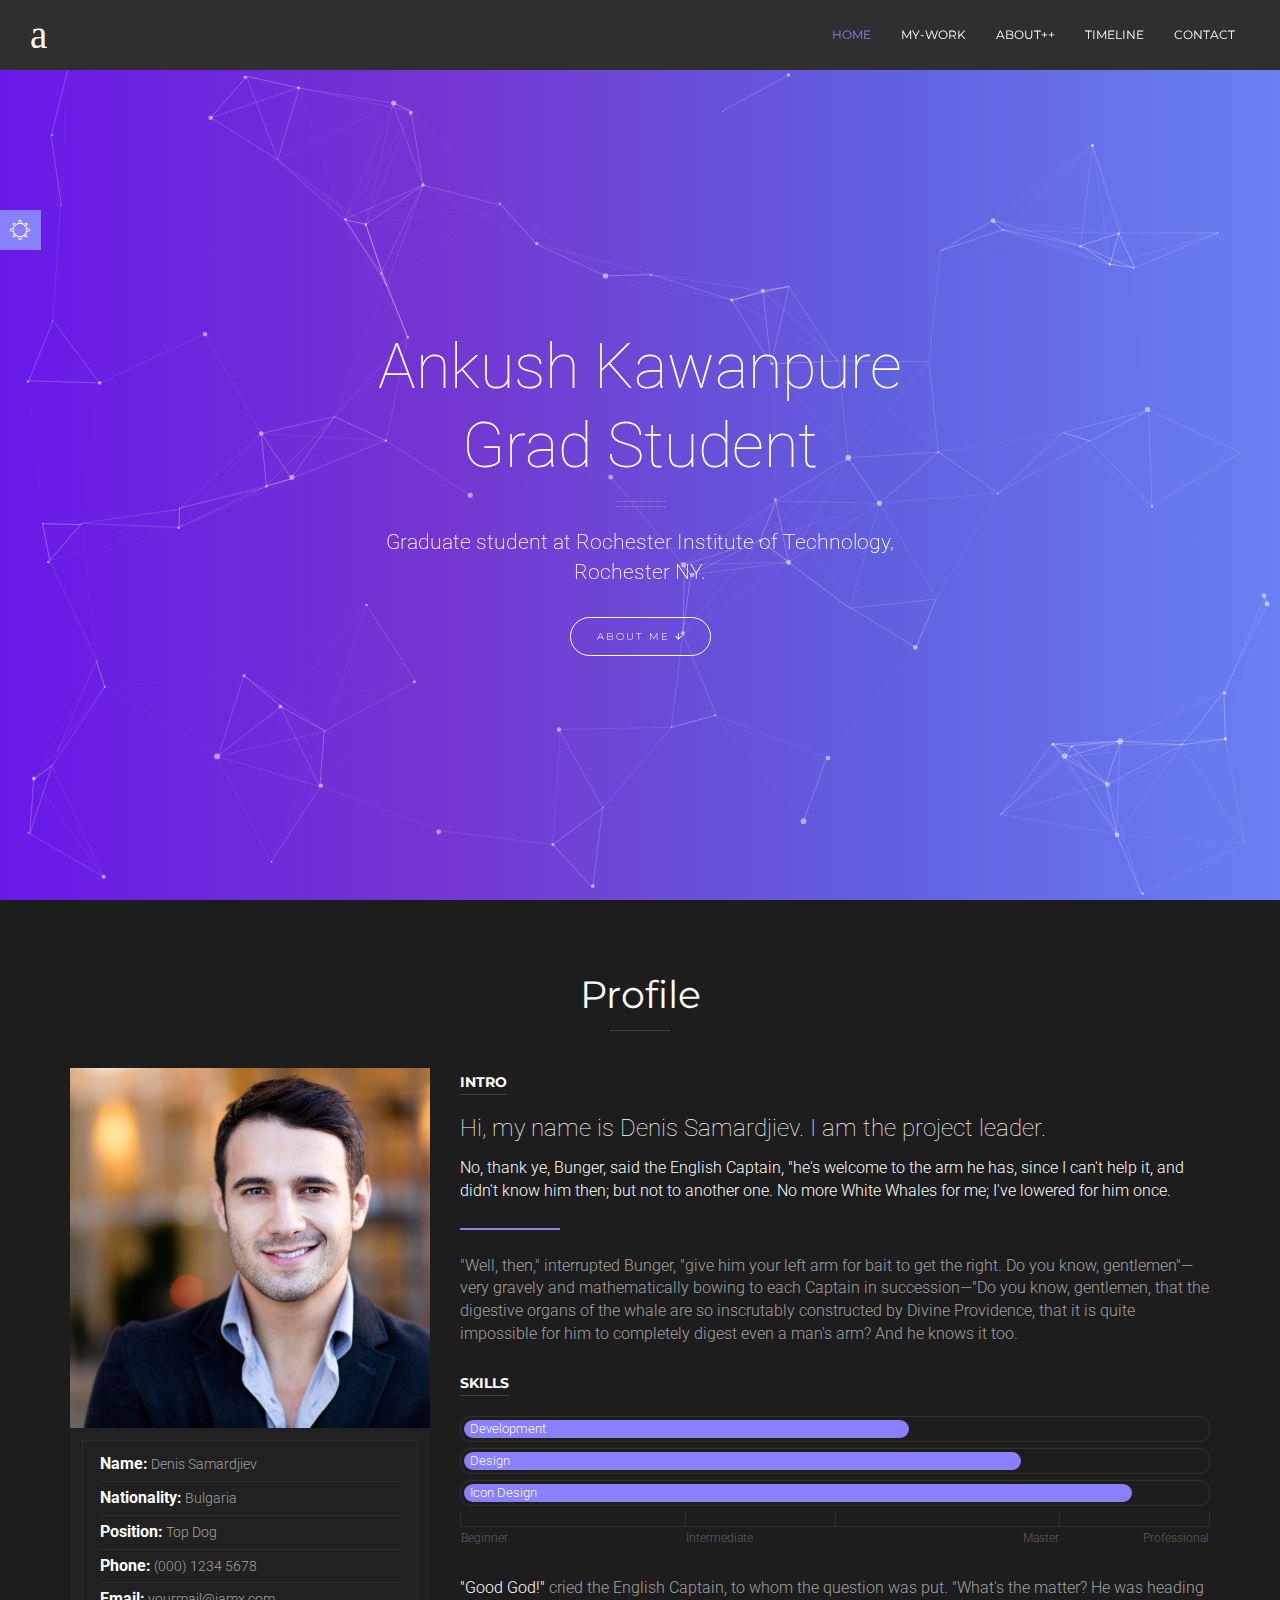
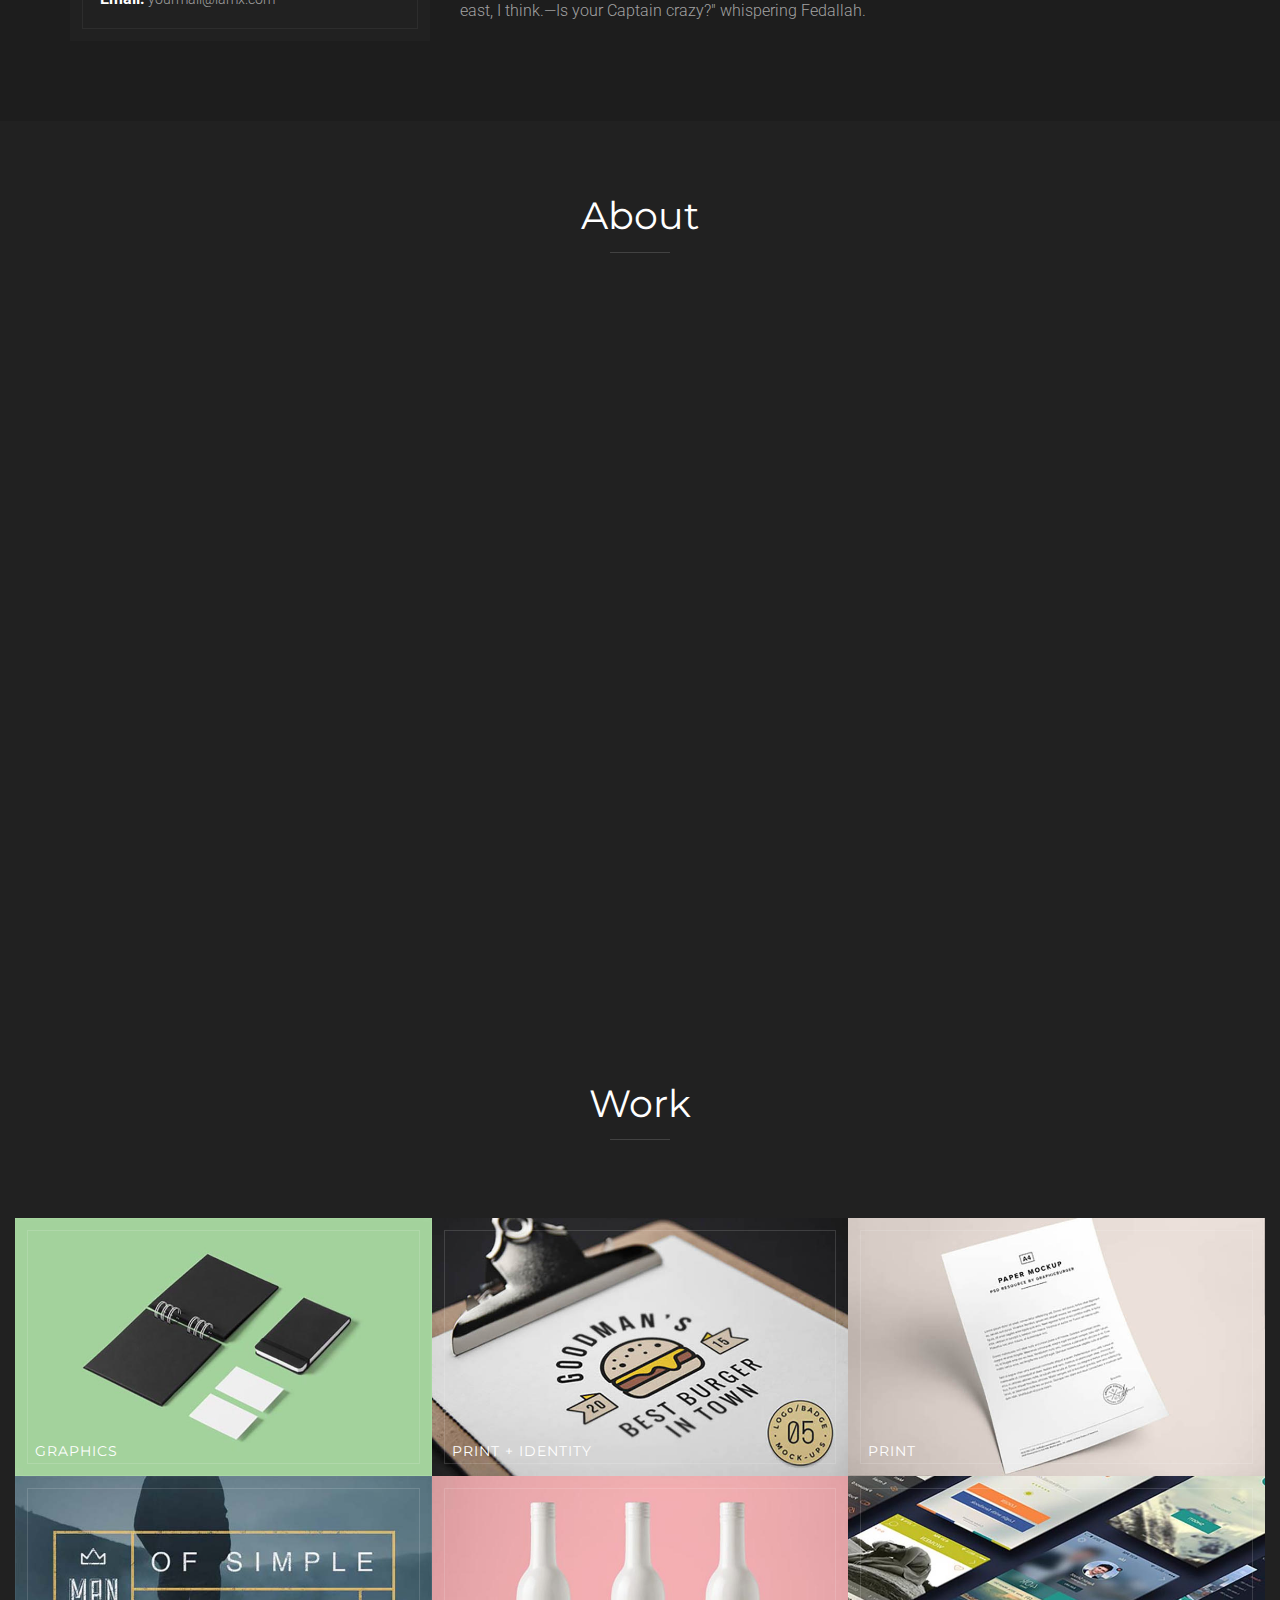
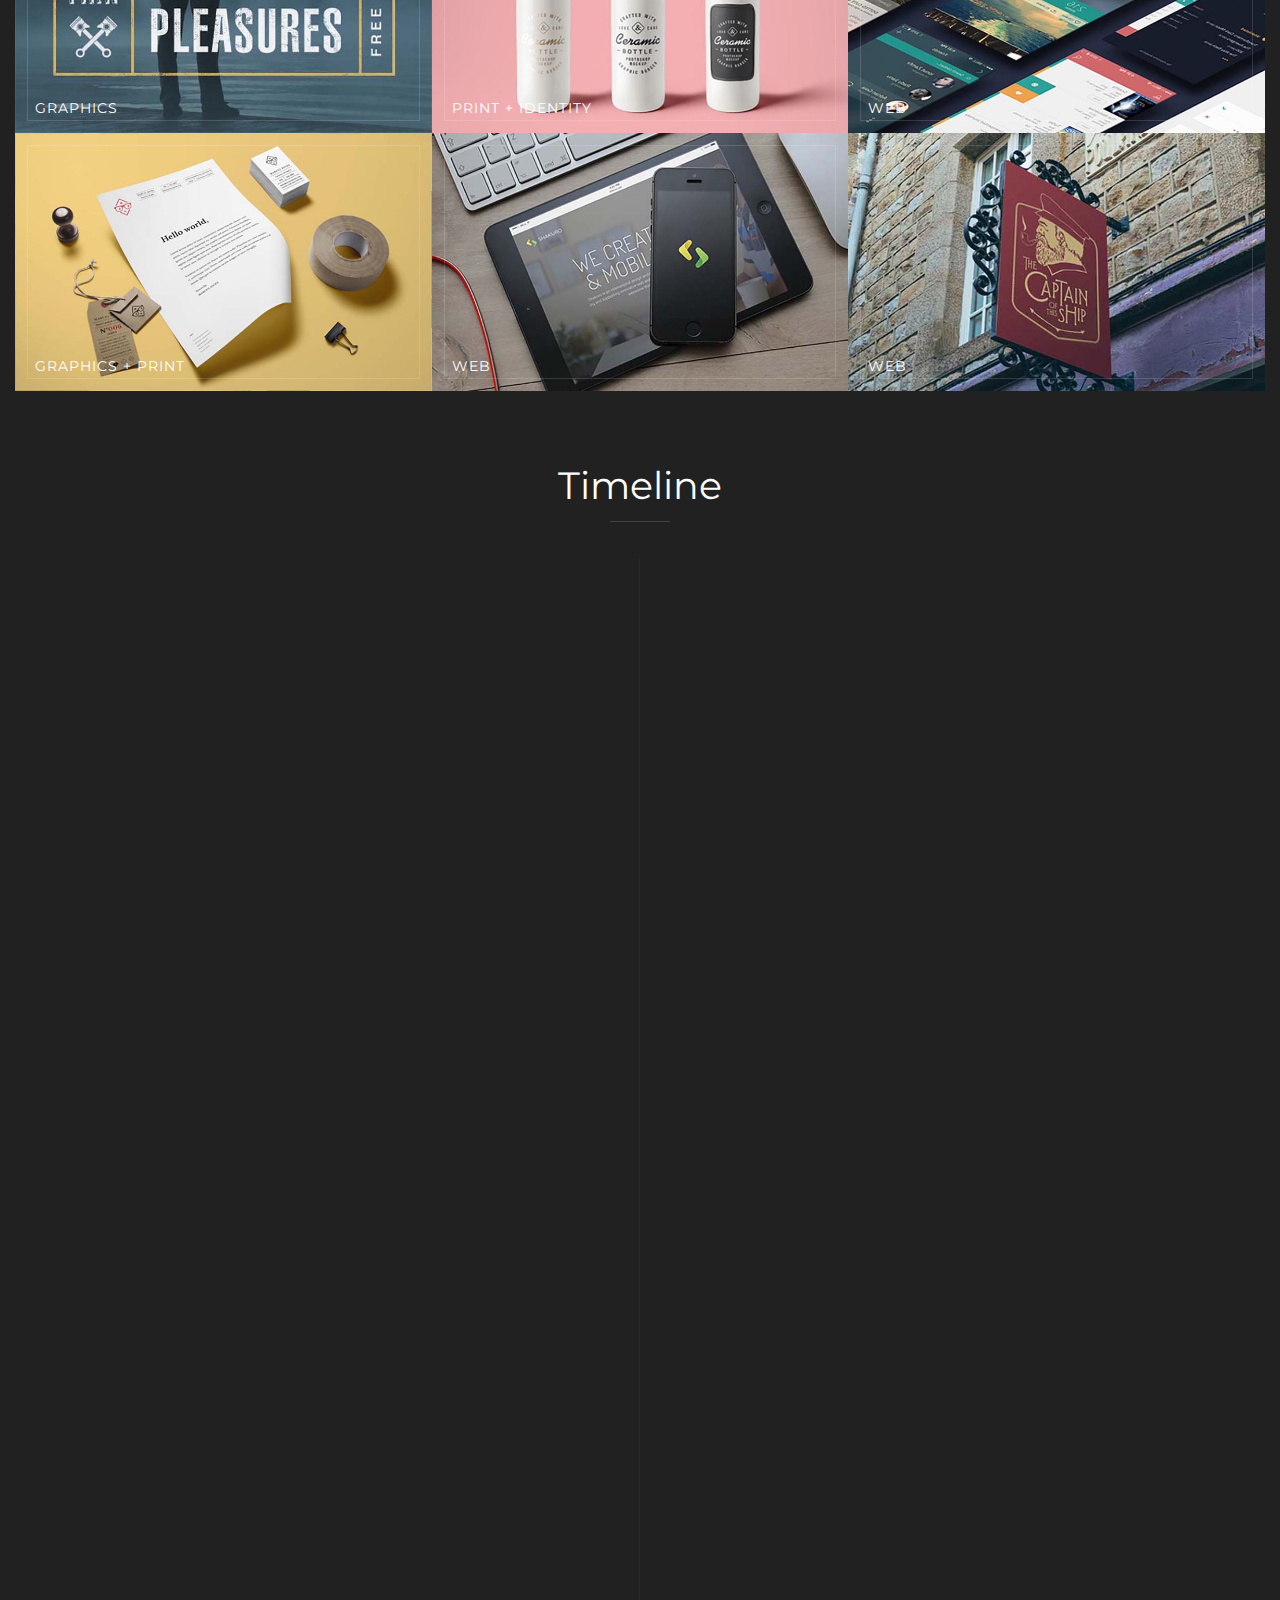
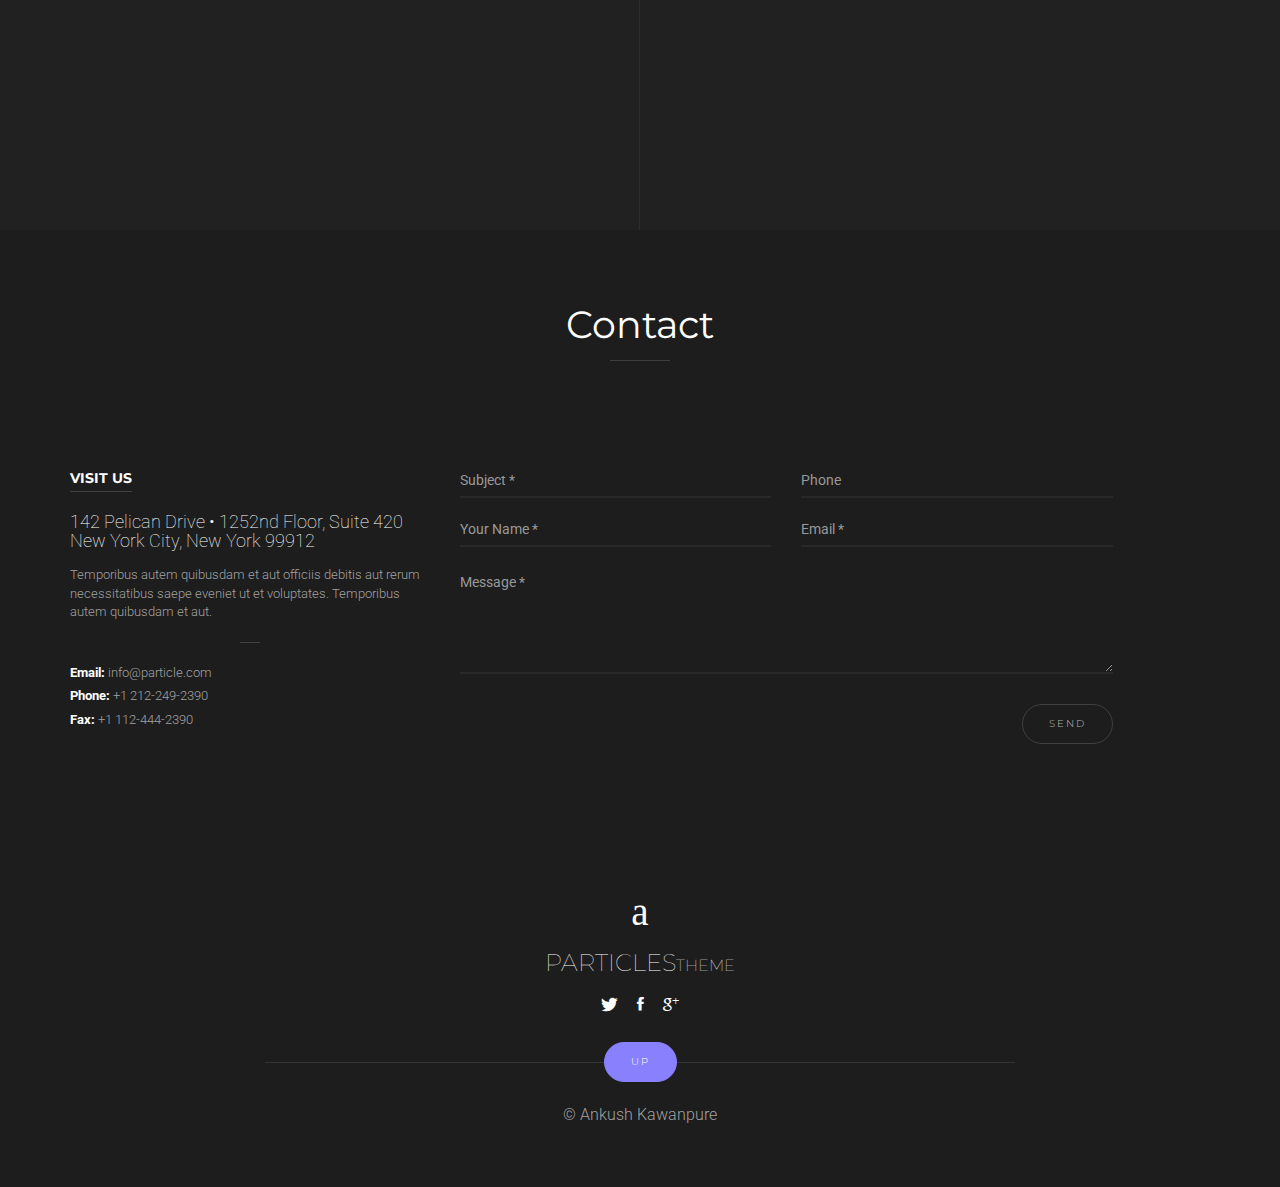
==== commit 4eeea5f0: "timeline change" ====
--- a/HTML/index.html
+++ b/HTML/index.html
@@ -130,9 +130,10 @@
 		<div class="container center-vertically-holder">
 			<div class="center-vertically">
 				<div id="scaleReveal" class="col-sm-8 col-sm-offset-2 col-lg-6 col-lg-offset-3 text-center">
-					<span class="icon-handle-streamline-vector big-logo"></span>
+					<!--<span class="icon-handle-streamline-vector big-logo"></span>-->
+					<h1>Ankush Kawanpure</h1>
 					<div class="ticker">
-						<h1>Ankush Kawanpure</h1>
+						<h1>Grad Student</h1>
 						<h1>Software Engineer</h1>
 						<h1>Web Developer</h1>
 					</div>
@@ -146,129 +147,185 @@
 	<!-- End Jumbotron -->
 
 	<!-- Begin Intro -->
-	<section id="ideology">
-
-		<!-- Begin Hello Intro -->
-		<div id="hello-intro" class="pt60 pb60">
-			<div class="container">
-				<div class="row">
-					<div class="col-lg-2 col-sm-3">
-						<h2 class="no-margin rotateLeftReveal">Hello.</h2>
-					</div>
-					<div class="col-lg-10 col-sm-9 mt30-xs">
-						<h3 class="no-margin rightReveal">We are an interactive agency with a focus on UI design and development. Our team is from all over the world and <strong>we know how to deliver quality pixels from miles away</strong>.</h3>
-					</div>
-				</div><!-- /.row -->
-			</div><!-- /.container -->
-		</div><!-- /.div -->
-		<!-- End Hello Intro -->
-
-		<!-- Begin Our Process Title -->
-		<div id="our-process-title" class="pt30 pb30">
-			<div class="container">
-				<div class="row">
-					<div class="col-lg-12 text-center">
-						<h4 class="no-margin">Our Ideology</h4>
-					</div>
-				</div><!-- /.row -->
-			</div><!-- /.container -->
-		</div><!-- /.div -->
-		<!-- End Our Process Title -->
-
-		<!-- Begin Our Process -->
-		<div id="our-process">
-			<div class="container-fluid">
-				<div class="row">
-					<div class="col-sm-4 col-md-4 col-lg-4 process-box text-center pt50 pb50">
-						<div class="leftReveal">
-							<div class="process-intro">
-								<h3 class="process-number">01</h3>
-								<div><span class="process-icons pe-7s-users rotateBottomReveal"></span></div>
-								<h2>Effective<br>Communication</h2>
-							</div>
-							<div class="process-content">
-								<div><span class="process-icons pe-7s-users"></span></div>
-								<h2 class="mt15 mb20">Effective<br>Communication</h2>
-								<p class="no-margin">Nullam suscipit, massa id tempor ullamcorper, lacus felis ac, id vulputate daui risus porta libero.</p>
-							</div>
-						</div><!-- /.animation -->
-					</div><!-- /.column -->
-					<div class="col-sm-4 col-md-4 col-lg-4 process-box text-center pt50 pb50">
-						<div class="bottomReveal">
-							<div class="process-intro">
-								<h3 class="process-number">02</h3>
-								<div><span class="process-icons pe-7s-diamond rotateBottomReveal"></span></div>
-								<h2>Quality<br>Design Work</h2>
-							</div>
-							<div class="process-content">
-								<div><span class="process-icons pe-7s-diamond"></span></div>
-								<h2 class="mt15 mb20">Quality<br>Design Work</h2>
-								<p class="no-margin">Nullam suscipit, massa id tempor ullamcorper, lacus felis ac, id vulputate daui risus porta libero.</p>
-							</div>
-						</div><!-- /.animation -->
-					</div><!-- /.column -->
-					<div class="col-sm-4 col-md-4 col-lg-4 process-box text-center pt50 pb50 no-border-right">
-						<div class="rightReveal">
-							<div class="process-intro">
-								<h3 class="process-number">03</h3>
-								<div><span class="process-icons pe-7s-rocket rotateBottomReveal"></span></div>
-								<h2>Rocketship<br>Astro Designing</h2>
-							</div>
-							<div class="process-content">
-								<div><span class="process-icons pe-7s-rocket"></span></div>
-								<h2 class="mt15 mb20">Rocketship<br>Astro Designing</h2>
-								<p class="no-margin">Nullam suscipit, massa id tempor ullamcorper, lacus felis ac, id vulputate daui risus porta libero.</p>
-							</div>
-						</div><!-- /.animation -->
-					</div><!-- /.column -->
-				</div><!-- /.row -->
-			</div><!-- /.container -->
-		</div><!-- /.div -->
-		<!-- End Our Process -->
-
-		<!-- Begin Quote Carousel -->
-		<div id="carousel" class="testimonial-carousel pt40 pb20">    				
-			<div class="container">
-				<div class="row">
-					<div class="col-md-10 col-md-offset-1 text-center">
-						<span class="pe-7s-close heading-3-icon"></span>
-		                <h2 class="heading-3">Testimonials</h2>
-						<div class="fade-quote-carousel carousel slide" id="quote-carousel" data-ride="carousel" data-interval="3000">
-							<!-- Carousel indicators -->
-							<ol class="carousel-indicators">
-								<li data-target="#quote-carousel" data-slide-to="0" class="active"></li>
-								<li data-target="#quote-carousel" data-slide-to="1"></li>
-								<li data-target="#quote-carousel" data-slide-to="2"></li>
-							</ol>
-							<!-- Carousel items -->
-							<div class="carousel-inner">
-								<div class="active item">
-									<blockquote>
-										<p>"Phasellus pulvinar lacinia elit nec tristique. Nulla accumsan velit id nulla tincidunt ornare. Sed cursus urna sed. Aliquam elementum orci at dolor viverra."</p>
-									</blockquote>
-								</div>
-								<div class="item">
-									<blockquote>
-										<p>"Phasellus pulvinar lacinia elit nec tristique. Nulla accumsan velit id nulla tincidunt ornare. Sed cursus urna sed. Aliquam elementum orci at dolor viverra."</p>
-									</blockquote>
-								</div>
-								<div class="item">
-									<blockquote>
-										<p>"Phasellus pulvinar lacinia elit nec tristique. Nulla accumsan velit id nulla tincidunt ornare. Sed cursus urna sed. Aliquam elementum orci at dolor viverra."</p>
-									</blockquote>
-								</div>
-							</div>
-							
-						</div><!-- /.carousel -->	
-					</div><!-- /.column -->						
-				</div><!-- /.row -->
-			</div><!-- /.container -->
-		</div><!-- /.carousel -->
-		<!-- End Quote Carousel -->
-
-	</section><!-- /.section -->
+
+	<!--<section id="ideology">-->
+		<!--&lt;!&ndash; Begin Hello Intro &ndash;&gt;-->
+		<!--<div id="hello-intro" class="pt60 pb60">-->
+			<!--<div class="container">-->
+				<!--<div class="row">-->
+					<!--<div class="col-lg-2 col-sm-3">-->
+						<!--<h2 class="no-margin rotateLeftReveal">Hello.</h2>-->
+					<!--</div>-->
+					<!--<div class="col-lg-10 col-sm-9 mt30-xs">-->
+						<!--<h3 class="no-margin rightReveal">We are an interactive agency with a focus on UI design and development. Our team is from all over the world and <strong>we know how to deliver quality pixels from miles away</strong>.</h3>-->
+					<!--</div>-->
+				<!--</div>&lt;!&ndash; /.row &ndash;&gt;-->
+			<!--</div>&lt;!&ndash; /.container &ndash;&gt;-->
+		<!--</div>&lt;!&ndash; /.div &ndash;&gt;-->
+		<!--&lt;!&ndash; End Hello Intro &ndash;&gt;-->
+
+		<!--&lt;!&ndash; Begin Our Process Title &ndash;&gt;-->
+		<!--<div id="our-process-title" class="pt30 pb30">-->
+			<!--<div class="container">-->
+				<!--<div class="row">-->
+					<!--<div class="col-lg-12 text-center">-->
+						<!--<h4 class="no-margin">Our Ideology</h4>-->
+					<!--</div>-->
+				<!--</div>&lt;!&ndash; /.row &ndash;&gt;-->
+			<!--</div>&lt;!&ndash; /.container &ndash;&gt;-->
+		<!--</div>&lt;!&ndash; /.div &ndash;&gt;-->
+		<!--&lt;!&ndash; End Our Process Title &ndash;&gt;-->
+
+		<!--&lt;!&ndash; Begin Our Process &ndash;&gt;-->
+		<!--<div id="our-process">-->
+			<!--<div class="container-fluid">-->
+				<!--<div class="row">-->
+					<!--<div class="col-sm-4 col-md-4 col-lg-4 process-box text-center pt50 pb50">-->
+						<!--<div class="leftReveal">-->
+							<!--<div class="process-intro">-->
+								<!--<h3 class="process-number">01</h3>-->
+								<!--<div><span class="process-icons pe-7s-users rotateBottomReveal"></span></div>-->
+								<!--<h2>Effective<br>Communication</h2>-->
+							<!--</div>-->
+							<!--<div class="process-content">-->
+								<!--<div><span class="process-icons pe-7s-users"></span></div>-->
+								<!--<h2 class="mt15 mb20">Effective<br>Communication</h2>-->
+								<!--<p class="no-margin">Nullam suscipit, massa id tempor ullamcorper, lacus felis ac, id vulputate daui risus porta libero.</p>-->
+							<!--</div>-->
+						<!--</div>&lt;!&ndash; /.animation &ndash;&gt;-->
+					<!--</div>&lt;!&ndash; /.column &ndash;&gt;-->
+					<!--<div class="col-sm-4 col-md-4 col-lg-4 process-box text-center pt50 pb50">-->
+						<!--<div class="bottomReveal">-->
+							<!--<div class="process-intro">-->
+								<!--<h3 class="process-number">02</h3>-->
+								<!--<div><span class="process-icons pe-7s-diamond rotateBottomReveal"></span></div>-->
+								<!--<h2>Quality<br>Design Work</h2>-->
+							<!--</div>-->
+							<!--<div class="process-content">-->
+								<!--<div><span class="process-icons pe-7s-diamond"></span></div>-->
+								<!--<h2 class="mt15 mb20">Quality<br>Design Work</h2>-->
+								<!--<p class="no-margin">Nullam suscipit, massa id tempor ullamcorper, lacus felis ac, id vulputate daui risus porta libero.</p>-->
+							<!--</div>-->
+						<!--</div>&lt;!&ndash; /.animation &ndash;&gt;-->
+					<!--</div>&lt;!&ndash; /.column &ndash;&gt;-->
+					<!--<div class="col-sm-4 col-md-4 col-lg-4 process-box text-center pt50 pb50 no-border-right">-->
+						<!--<div class="rightReveal">-->
+							<!--<div class="process-intro">-->
+								<!--<h3 class="process-number">03</h3>-->
+								<!--<div><span class="process-icons pe-7s-rocket rotateBottomReveal"></span></div>-->
+								<!--<h2>Rocketship<br>Astro Designing</h2>-->
+							<!--</div>-->
+							<!--<div class="process-content">-->
+								<!--<div><span class="process-icons pe-7s-rocket"></span></div>-->
+								<!--<h2 class="mt15 mb20">Rocketship<br>Astro Designing</h2>-->
+								<!--<p class="no-margin">Nullam suscipit, massa id tempor ullamcorper, lacus felis ac, id vulputate daui risus porta libero.</p>-->
+							<!--</div>-->
+						<!--</div>&lt;!&ndash; /.animation &ndash;&gt;-->
+					<!--</div>&lt;!&ndash; /.column &ndash;&gt;-->
+				<!--</div>&lt;!&ndash; /.row &ndash;&gt;-->
+			<!--</div>&lt;!&ndash; /.container &ndash;&gt;-->
+		<!--</div>&lt;!&ndash; /.div &ndash;&gt;-->
+		<!--&lt;!&ndash; End Our Process &ndash;&gt;-->
+
+		<!--&lt;!&ndash; Begin Quote Carousel &ndash;&gt;-->
+		<!--<div id="carousel" class="testimonial-carousel pt40 pb20">    				-->
+			<!--<div class="container">-->
+				<!--<div class="row">-->
+					<!--<div class="col-md-10 col-md-offset-1 text-center">-->
+						<!--<span class="pe-7s-close heading-3-icon"></span>-->
+		                <!--<h2 class="heading-3">Testimonials</h2>-->
+						<!--<div class="fade-quote-carousel carousel slide" id="quote-carousel" data-ride="carousel" data-interval="3000">-->
+							<!--&lt;!&ndash; Carousel indicators &ndash;&gt;-->
+							<!--<ol class="carousel-indicators">-->
+								<!--<li data-target="#quote-carousel" data-slide-to="0" class="active"></li>-->
+								<!--<li data-target="#quote-carousel" data-slide-to="1"></li>-->
+								<!--<li data-target="#quote-carousel" data-slide-to="2"></li>-->
+							<!--</ol>-->
+							<!--&lt;!&ndash; Carousel items &ndash;&gt;-->
+							<!--<div class="carousel-inner">-->
+								<!--<div class="active item">-->
+									<!--<blockquote>-->
+										<!--<p>"Phasellus pulvinar lacinia elit nec tristique. Nulla accumsan velit id nulla tincidunt ornare. Sed cursus urna sed. Aliquam elementum orci at dolor viverra."</p>-->
+									<!--</blockquote>-->
+								<!--</div>-->
+								<!--<div class="item">-->
+									<!--<blockquote>-->
+										<!--<p>"Phasellus pulvinar lacinia elit nec tristique. Nulla accumsan velit id nulla tincidunt ornare. Sed cursus urna sed. Aliquam elementum orci at dolor viverra."</p>-->
+									<!--</blockquote>-->
+								<!--</div>-->
+								<!--<div class="item">-->
+									<!--<blockquote>-->
+										<!--<p>"Phasellus pulvinar lacinia elit nec tristique. Nulla accumsan velit id nulla tincidunt ornare. Sed cursus urna sed. Aliquam elementum orci at dolor viverra."</p>-->
+									<!--</blockquote>-->
+								<!--</div>-->
+							<!--</div>-->
+							<!---->
+						<!--</div>&lt;!&ndash; /.carousel &ndash;&gt;	-->
+					<!--</div>&lt;!&ndash; /.column &ndash;&gt;						-->
+				<!--</div>&lt;!&ndash; /.row &ndash;&gt;-->
+			<!--</div>&lt;!&ndash; /.container &ndash;&gt;-->
+		<!--</div>&lt;!&ndash; /.carousel &ndash;&gt;-->
+		<!--&lt;!&ndash; End Quote Carousel &ndash;&gt;-->
+
+	<!--</section>&lt;!&ndash; /.section &ndash;&gt;-->
 	<!-- End Intro -->
 
+	<!-- Start Profile -->
+	<section id="profile" class="background2 section-padding">
+		<div class="container">
+			<div class="row">
+				<div class="col-xs-12 section-title text-center">
+					<h2>Profile</h2>
+					<span class="section-divider"></span>
+				</div><!-- /.column -->
+			</div><!-- /.row -->
+			<div class="row">
+				<div class="col-sm-4">
+					<img alt="" src="images/team-member-1.jpg" class="img-responsive">
+					<div class="profile-box">
+						<ul class="list-unstyled">
+							<li><strong>Name:</strong> Denis Samardjiev</li>
+							<li><strong>Nationality:</strong> Bulgaria</li>
+							<li><strong>Position:</strong> Top Dog</li>
+							<li><strong>Phone:</strong> (000) 1234 5678</li>
+							<li><strong>Email:</strong> yourmail@iamx.com</li>
+						</ul>
+					</div>
+				</div><!-- column -->
+				<div class="col-sm-8 mt30-xs">
+					<h5 class="heading-1 mb20">Intro</h5>
+					<h3 class="mb15 no-margin-top">Hi, my name is Denis Samardjiev. I am the project leader.</h3>
+					<p class="text-small text-switch">No, thank ye, Bunger, said the English Captain, "he's welcome to the arm he has, since I can't help it, and didn't know him then; but not to another one. No more White Whales for me; I've lowered for him once.</p>
+					<span class="divider"></span>
+					<p class="text-small">"Well, then," interrupted Bunger, "give him your left arm for bait to get the right. Do you know, gentlemen"—very gravely and mathematically bowing to each Captain in succession—"Do you know, gentlemen, that the digestive organs of the whale are so inscrutably constructed by Divine Providence, that it is quite impossible for him to completely digest even a man's arm? And he knows it too.</p>
+					<h5 class="heading-1 mt20 mb20">Skills</h5>
+					<div class="progress">
+						<div class="progress-bar text-left" role="progressbar" aria-valuenow="60" aria-valuemin="0" aria-valuemax="100" style="width: 60%;">
+							Development
+						</div>
+					</div>
+					<div class="progress">
+						<div class="progress-bar text-left" role="progressbar" aria-valuenow="75" aria-valuemin="0" aria-valuemax="100" style="width: 75%;">
+							Design
+						</div>
+					</div>
+					<div class="progress">
+						<div class="progress-bar text-left" role="progressbar" aria-valuenow="90" aria-valuemin="0" aria-valuemax="100" style="width: 90%;">
+							Icon Design
+						</div>
+					</div>
+					<div class="progress-meter">
+						<div class="meter meter-left" style="width: 30%;"><span class="meter-text">Beginner</span></div>
+						<div class="meter meter-left" style="width: 20%;"><span class="meter-text">Intermediate</span></div>
+						<div class="meter meter-right" style="width: 20%;"><span class="meter-text">Professional</span></div>
+						<div class="meter meter-right" style="width: 30%;"><span class="meter-text">Master</span></div>
+					</div>
+					<p class="text-small mt50 no-margin-bottom"><span class="text-switch">"Good God!"</span> cried the English Captain, to whom the question was put. "What's the matter? He was heading east, I think.—Is your Captain crazy?" whispering Fedallah.</p>
+				</div><!-- /.column -->
+			</div><!-- /.row -->
+		</div><!-- /.container -->
+	</section>
+	<!-- End Profile -->
 	<!-- Begin About -->
 	<section id="about" class="background1 section-padding">
 		<div class="container">
@@ -364,62 +421,7 @@
 	</section><!-- /.section -->
 	<!-- End About -->
 
-	<!-- Start Profile -->
-	<section id="profile" class="background2 section-padding">
-		<div class="container">
-			<div class="row">
-				<div class="col-xs-12 section-title text-center">
-					<h2>Profile</h2>
-					<span class="section-divider"></span>
-				</div><!-- /.column -->
-			</div><!-- /.row -->
-			<div class="row">
-				<div class="col-sm-4">
-					<img alt="" src="images/team-member-1.jpg" class="img-responsive">
-					<div class="profile-box">
-						<ul class="list-unstyled">
-							<li><strong>Name:</strong> Denis Samardjiev</li>
-							<li><strong>Nationality:</strong> Bulgaria</li>
-							<li><strong>Position:</strong> Top Dog</li>
-							<li><strong>Phone:</strong> (000) 1234 5678</li>
-							<li><strong>Email:</strong> yourmail@iamx.com</li>
-						</ul>
-					</div>
-				</div><!-- column -->
-				<div class="col-sm-8 mt30-xs">
-					<h5 class="heading-1 mb20">Intro</h5>
-					<h3 class="mb15 no-margin-top">Hi, my name is Denis Samardjiev. I am the project leader.</h3>
-					<p class="text-small text-switch">No, thank ye, Bunger, said the English Captain, "he's welcome to the arm he has, since I can't help it, and didn't know him then; but not to another one. No more White Whales for me; I've lowered for him once.</p>
-					<span class="divider"></span>
-					<p class="text-small">"Well, then," interrupted Bunger, "give him your left arm for bait to get the right. Do you know, gentlemen"—very gravely and mathematically bowing to each Captain in succession—"Do you know, gentlemen, that the digestive organs of the whale are so inscrutably constructed by Divine Providence, that it is quite impossible for him to completely digest even a man's arm? And he knows it too.</p>
-					<h5 class="heading-1 mt20 mb20">Skills</h5>
-					<div class="progress">
-						<div class="progress-bar text-left" role="progressbar" aria-valuenow="60" aria-valuemin="0" aria-valuemax="100" style="width: 60%;">
-							Development
-						</div>
-					</div>
-					<div class="progress">
-						<div class="progress-bar text-left" role="progressbar" aria-valuenow="75" aria-valuemin="0" aria-valuemax="100" style="width: 75%;">
-							Design
-						</div>
-					</div>
-					<div class="progress">
-						<div class="progress-bar text-left" role="progressbar" aria-valuenow="90" aria-valuemin="0" aria-valuemax="100" style="width: 90%;">
-							Icon Design
-						</div>
-					</div>
-					<div class="progress-meter">
-						<div class="meter meter-left" style="width: 30%;"><span class="meter-text">Beginner</span></div>
-						<div class="meter meter-left" style="width: 20%;"><span class="meter-text">Intermediate</span></div>
-		    			<div class="meter meter-right" style="width: 20%;"><span class="meter-text">Professional</span></div>
-						<div class="meter meter-right" style="width: 30%;"><span class="meter-text">Master</span></div>
-					</div>
-					<p class="text-small mt50 no-margin-bottom"><span class="text-switch">"Good God!"</span> cried the English Captain, to whom the question was put. "What's the matter? He was heading east, I think.—Is your Captain crazy?" whispering Fedallah.</p>
-				</div><!-- /.column -->
-			</div><!-- /.row -->
-		</div><!-- /.container -->
-	</section>
-	<!-- End Profile -->
+
 
 	<!-- Begin Work -->
 	<section id="work" class="background1 section-padding-top">
@@ -621,8 +623,8 @@
 							<div class="timeline-image scaleReveal"><img alt="" class="img-circle img-responsive" src="images/timeline-1.jpg"></div>
 							<div class="timeline-panel leftReveal">
 								<div class="timeline-heading">
-									<h5 class="heading-1 mb15">2015</h5>
-									<h4 class="subheading">We Began Our Venture</h4>
+									<h5 class="heading-1 mb15">Jan 2017</h5>
+									<h4 class="subheading">Started working for Intuit. inc</h4>
 								</div>
 								<div class="timeline-body">
 									<p>Lorem ipsum dolor sit amet, consectetur adipisicing elit. Sunt ut voluptatum eius sapiente, totam reiciendis temporibus qui quibusdam, recusandae sit vero unde, sed, incidunt et ea quo dolore laudantium consectetur!</p>
@@ -635,8 +637,8 @@
 							<div class="timeline-image scaleReveal"><img alt="" class="img-circle img-responsive" src="images/timeline-2.jpg"></div>
 							<div class="timeline-panel rightReveal">
 								<div class="timeline-heading">
-									<h5 class="heading-1 mb15">April 2016</h5>
-									<h4 class="subheading">A Company is in Mind</h4>
+									<h5 class="heading-1 mb15">Aug 2015</h5>
+									<h4 class="subheading">Started Graduate school</h4>
 								</div>
 								<div class="timeline-body">
 									<p>Lorem ipsum dolor sit amet, consectetur adipisicing elit. Sunt ut voluptatum eius sapiente, totam reiciendis temporibus qui quibusdam, recusandae sit vero unde, sed, incidunt et ea quo dolore laudantium consectetur!</p>
@@ -649,8 +651,8 @@
 							<div class="timeline-image scaleReveal"><img alt="" class="img-circle img-responsive" src="images/timeline-3.jpg"></div>
 							<div class="timeline-panel leftReveal">
 								<div class="timeline-heading">
-									<h5 class="heading-1 mb15">May 2016</h5>
-									<h4 class="subheading">We Launch The Hex Group</h4>
+									<h5 class="heading-1 mb15">Jul 2014</h5>
+									<h4 class="subheading">Stared working for QuickHeal Ltd.</h4>
 								</div>
 								<div class="timeline-body"> <p>Lorem ipsum dolor sit amet, consectetur adipisicing elit. Sunt ut voluptatum eius sapiente, totam reiciendis temporibus qui quibusdam, recusandae sit vero unde, sed, incidunt et ea quo dolore laudantium consectetur!</p>
 								</div>
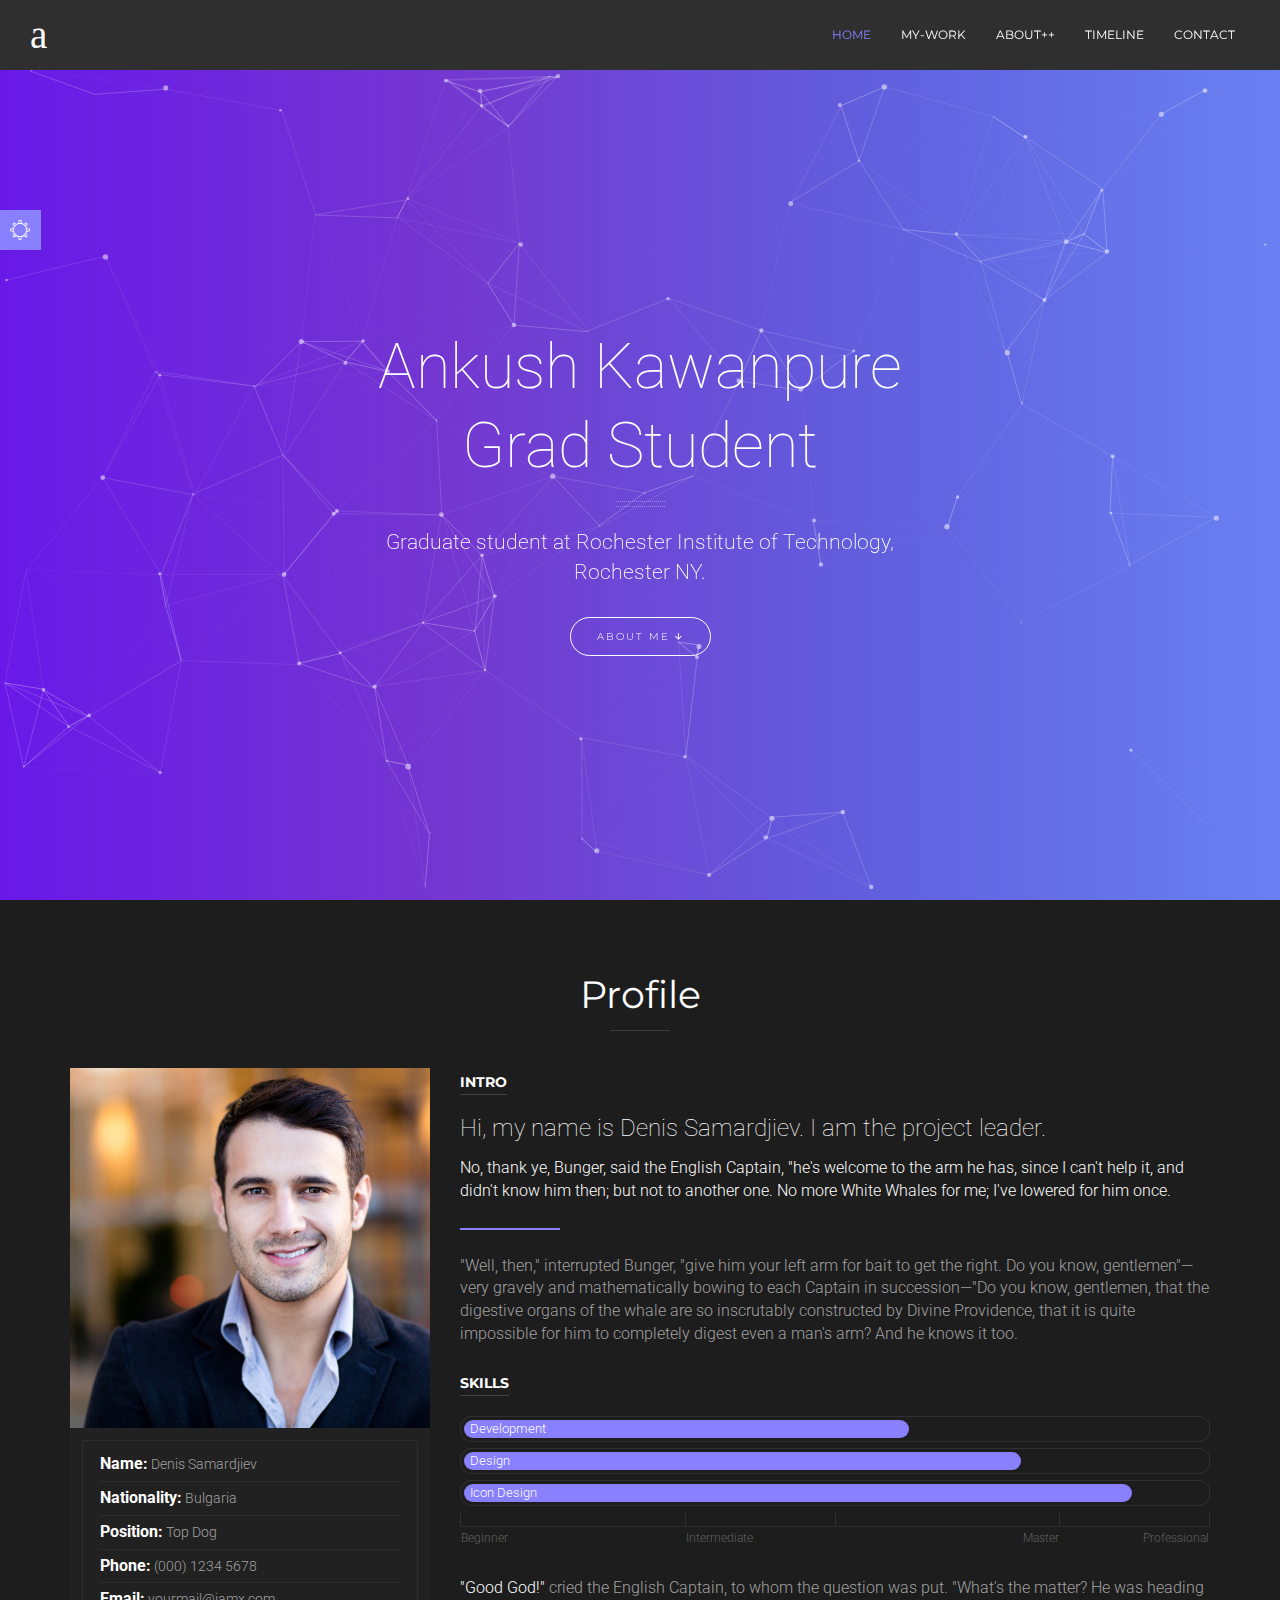
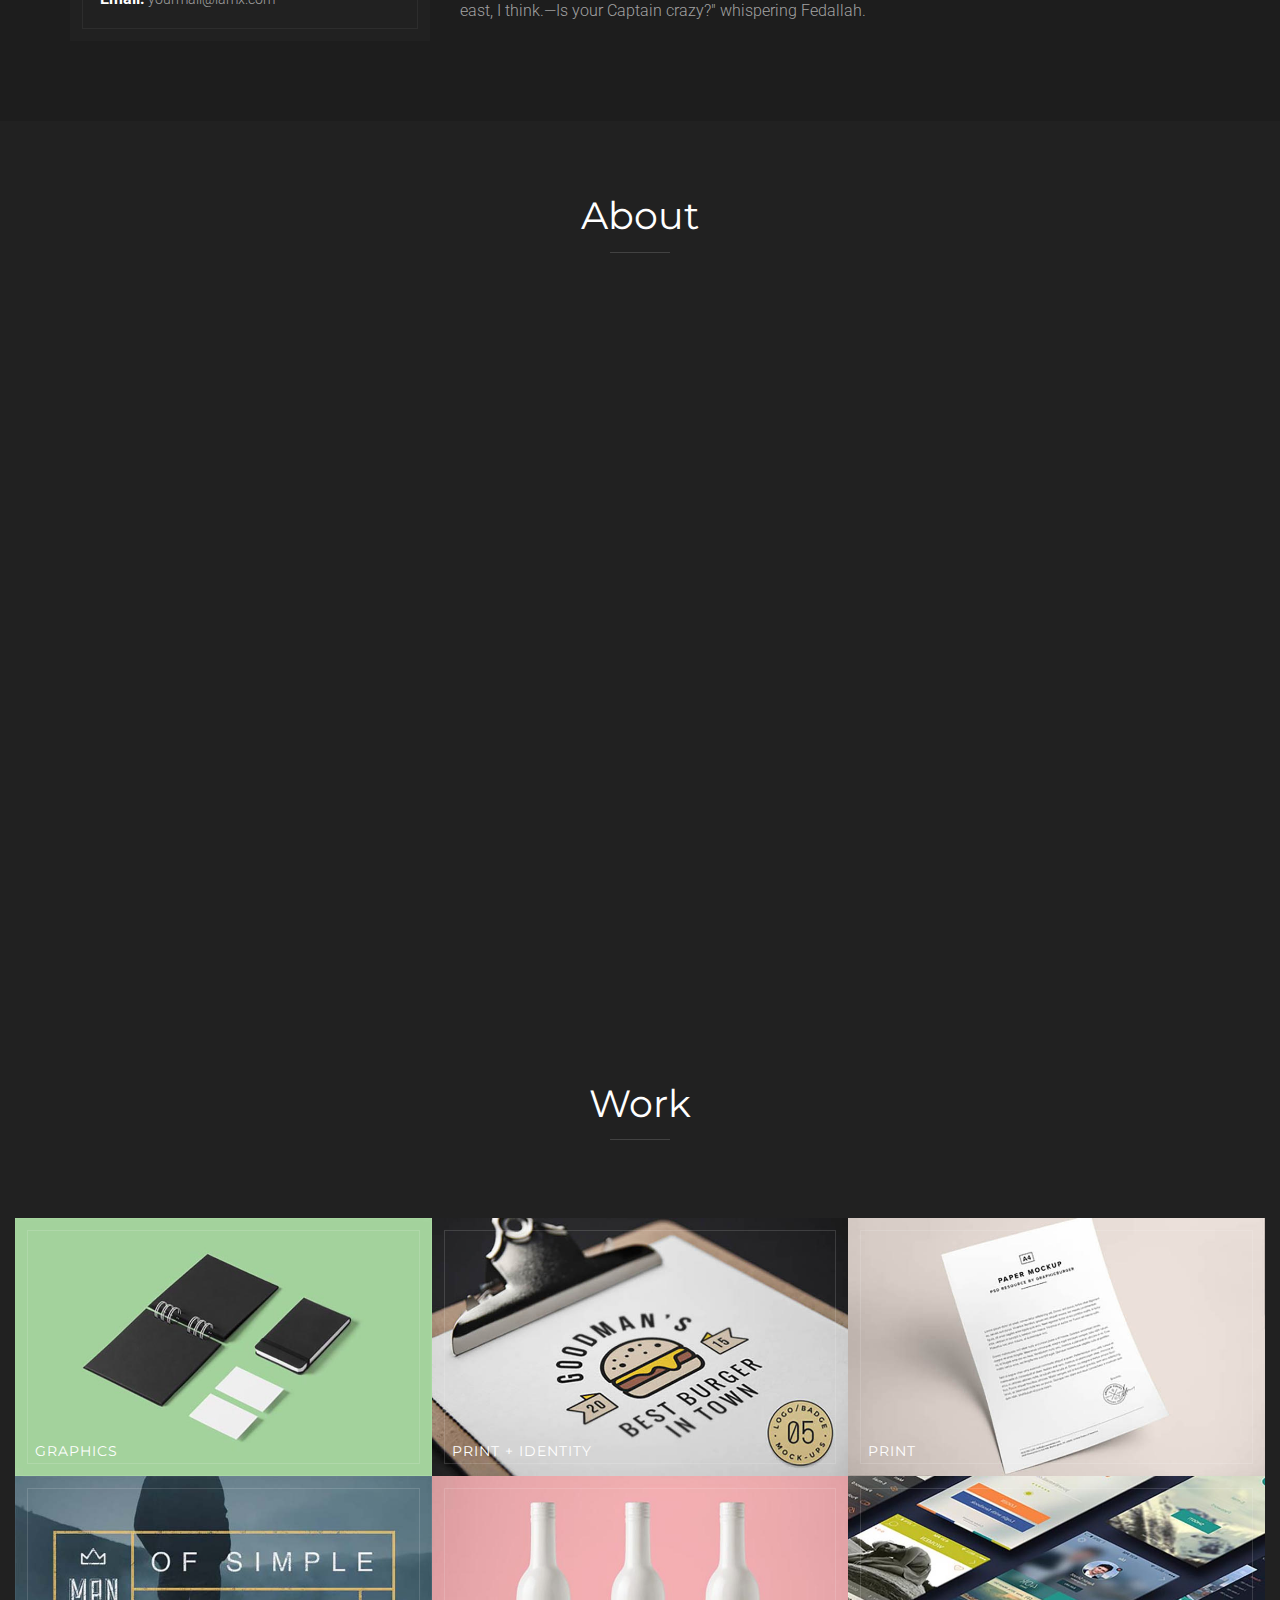
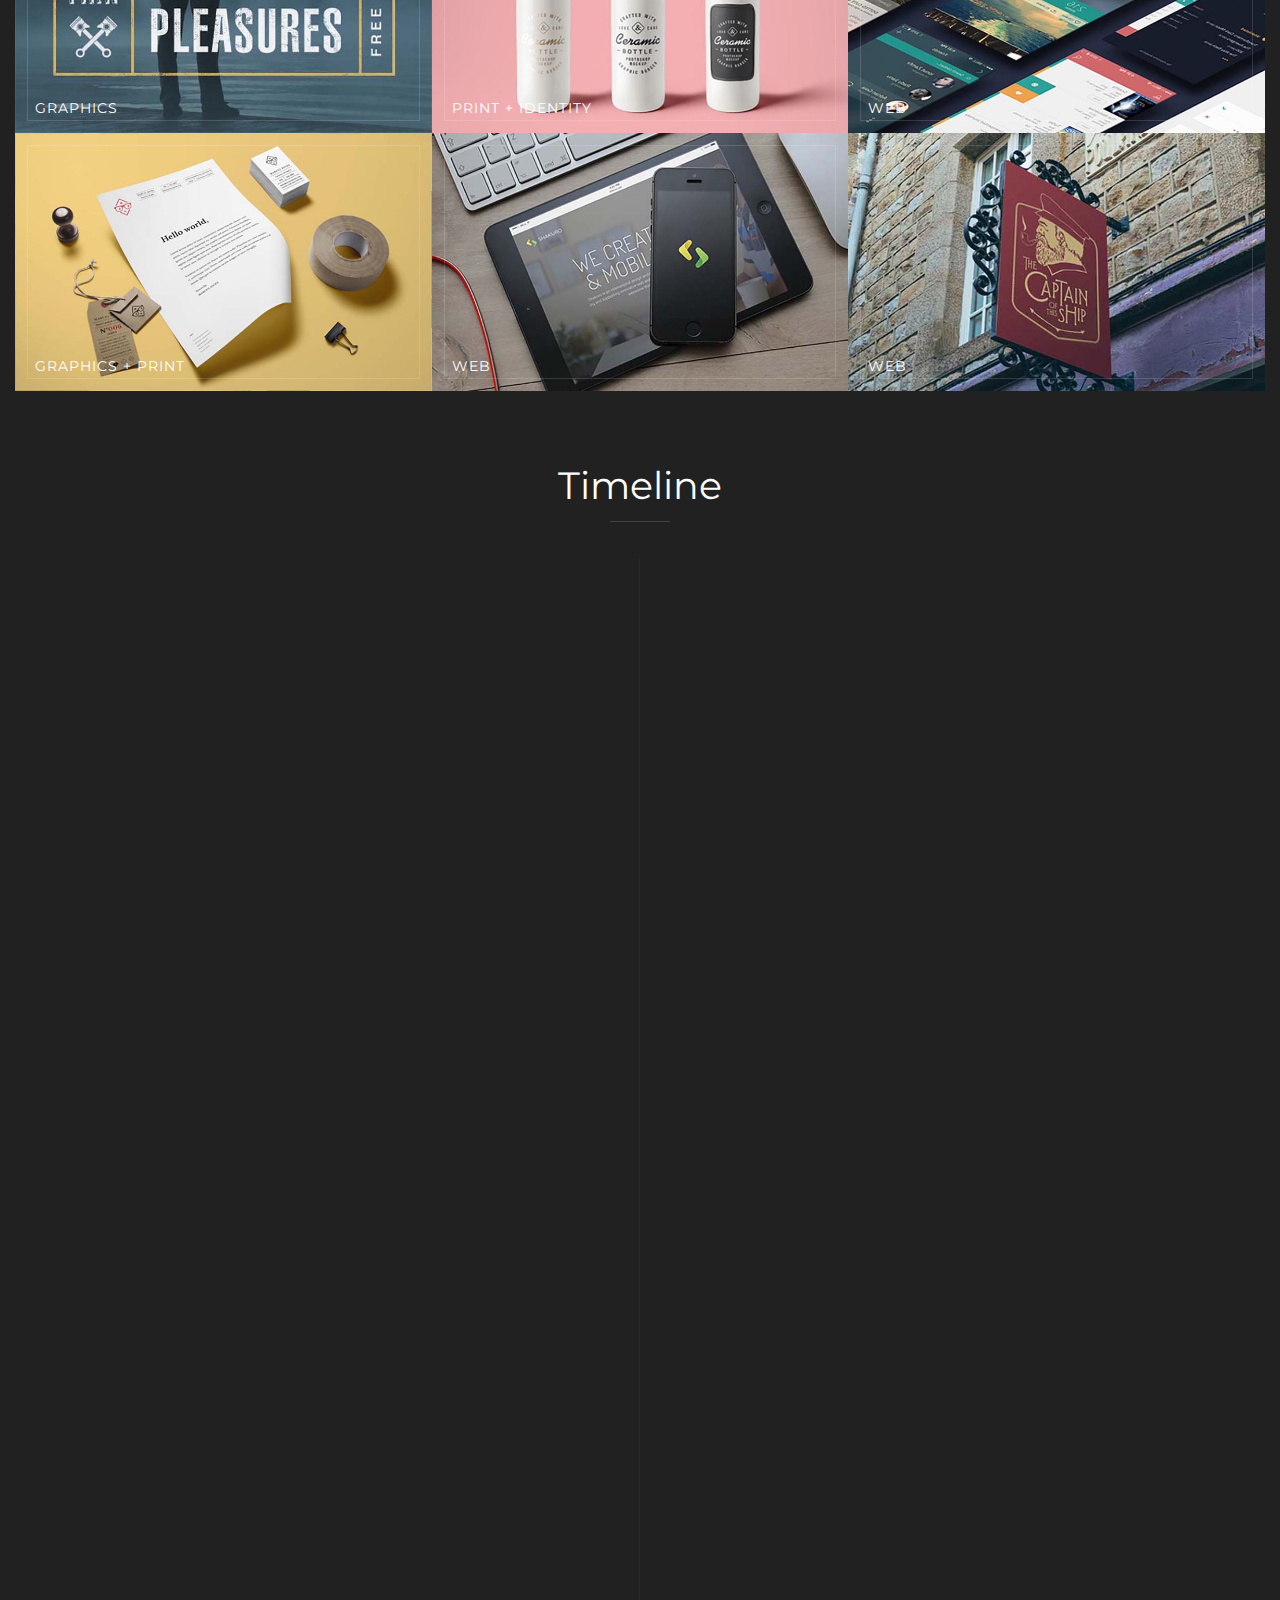
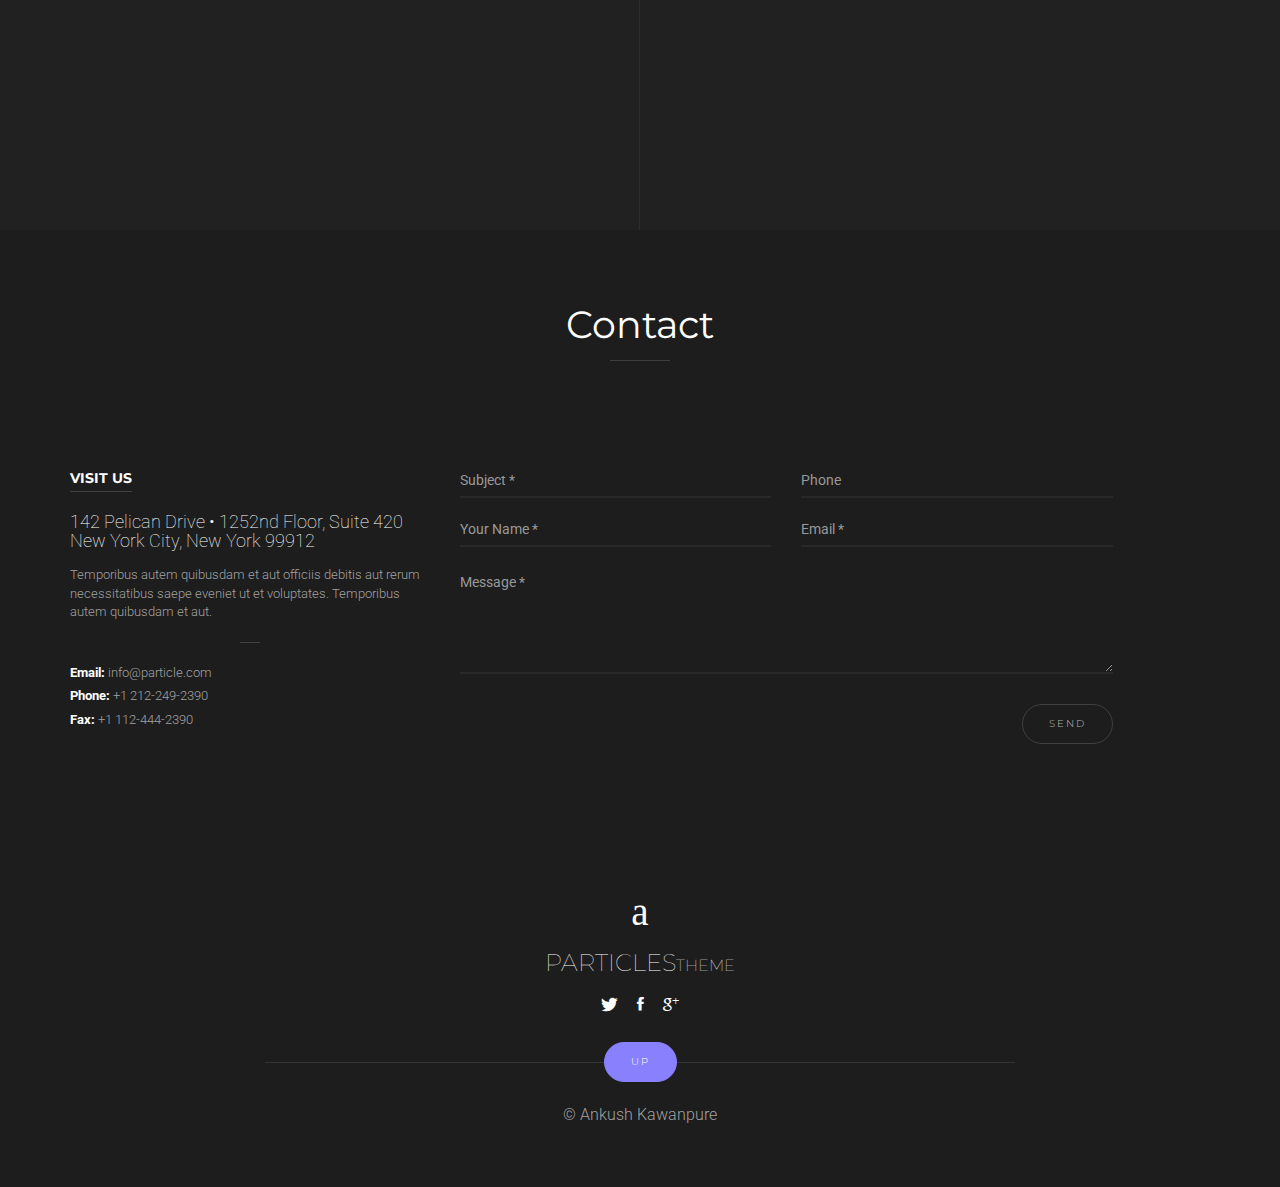
==== commit 614d4bf9: "lets see" ====
--- a/HTML/index.html
+++ b/HTML/index.html
@@ -12,7 +12,7 @@
 	<link href="css/royal_preloader.css" rel="stylesheet">
 
 	<!-- jQuery Files -->
-	<script type="text/javascript" src="http://ajax.googleapis.com/ajax/libs/jquery/2.1.3/jquery.min.js"></script>
+	<script type="text/javascript" src="https://ajax.googleapis.com/ajax/libs/jquery/2.1.3/jquery.min.js"></script>
 
 	<!-- Parallax File -->
 	<script type="text/javascript" src="js/parallax.min.js"></script>
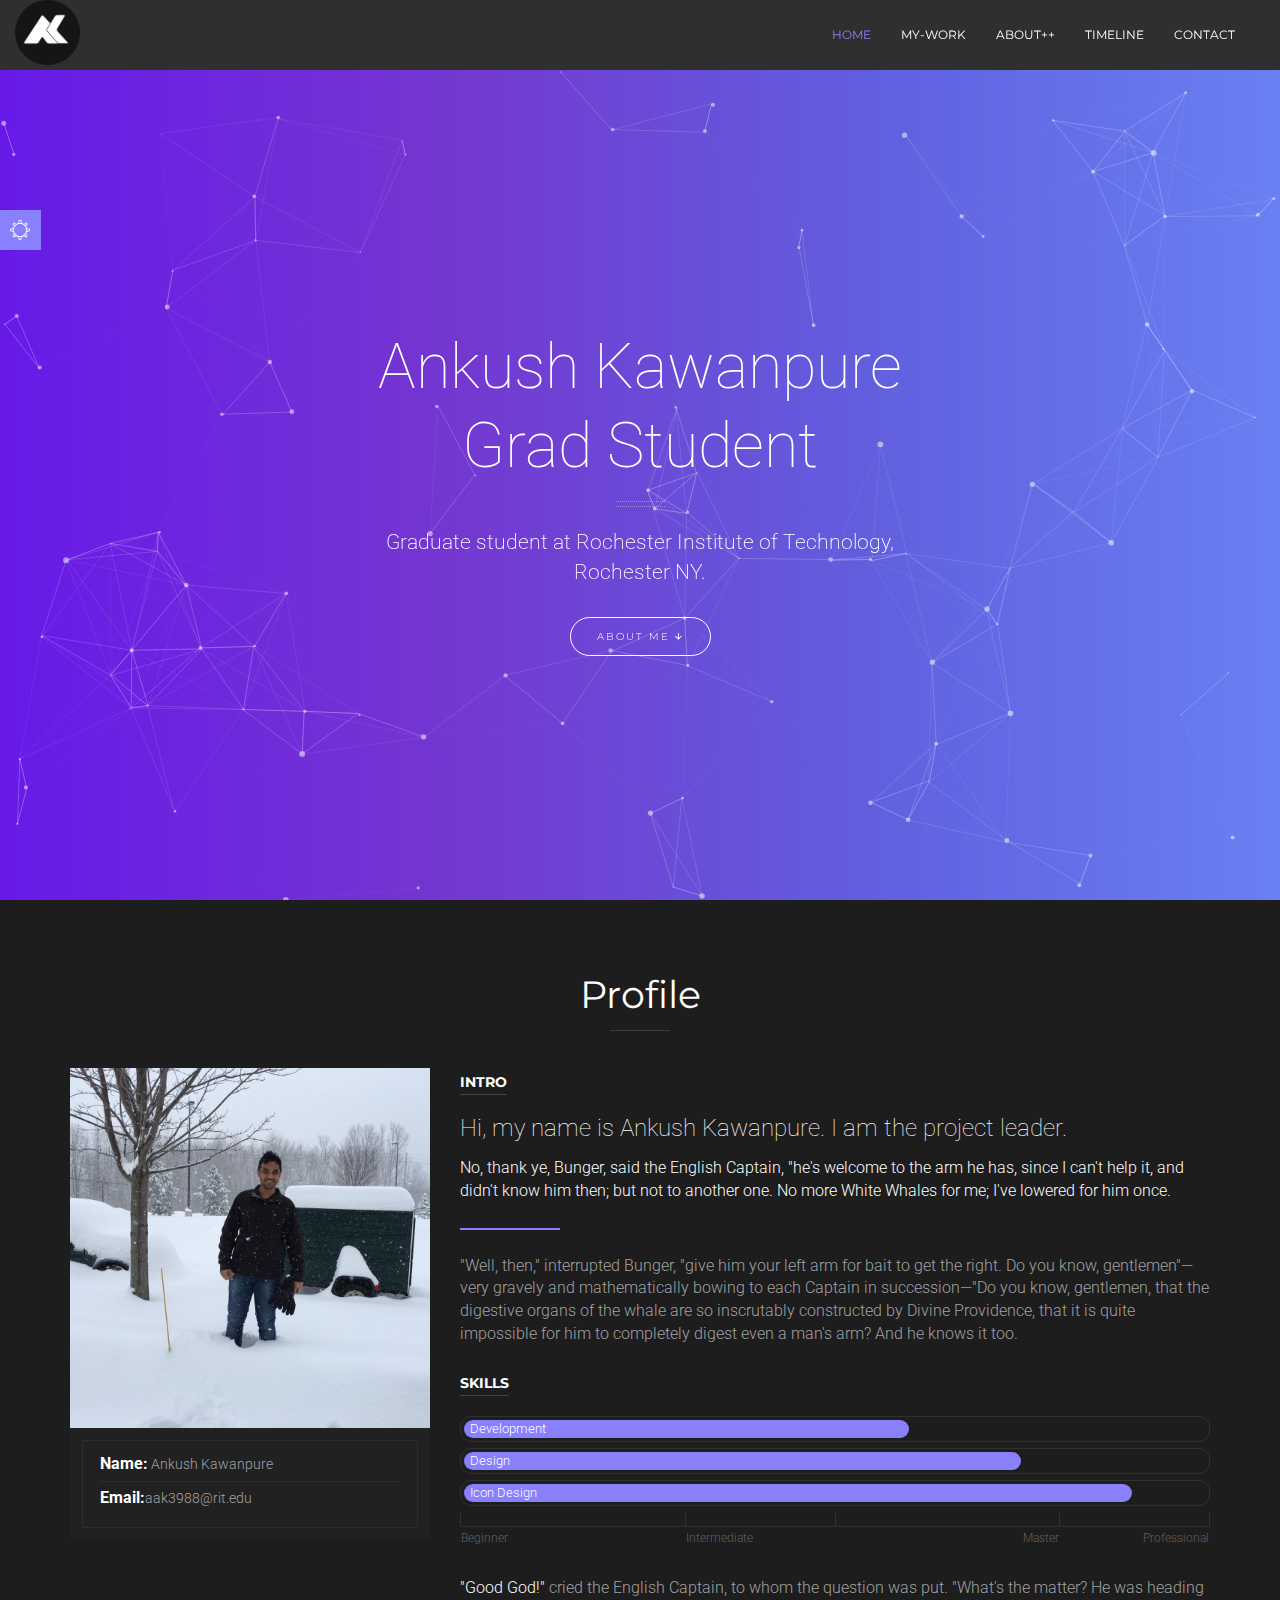
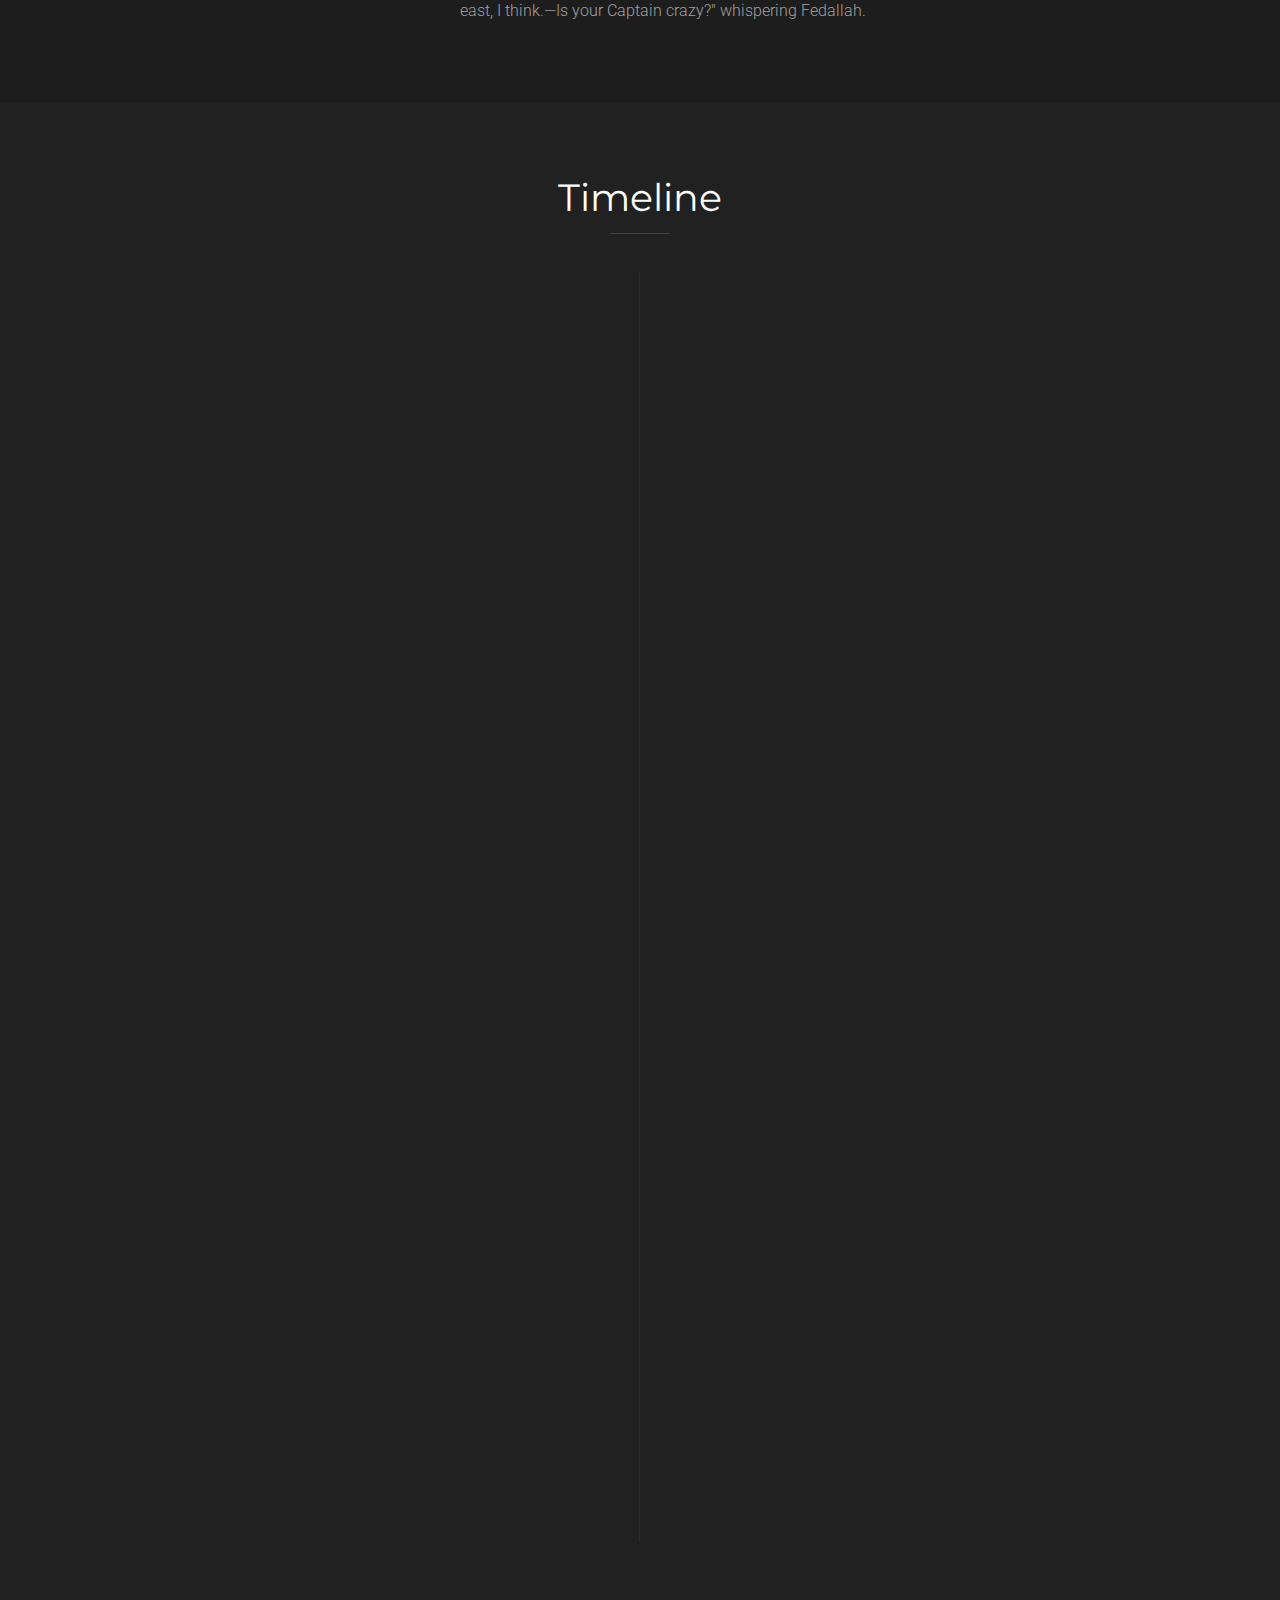
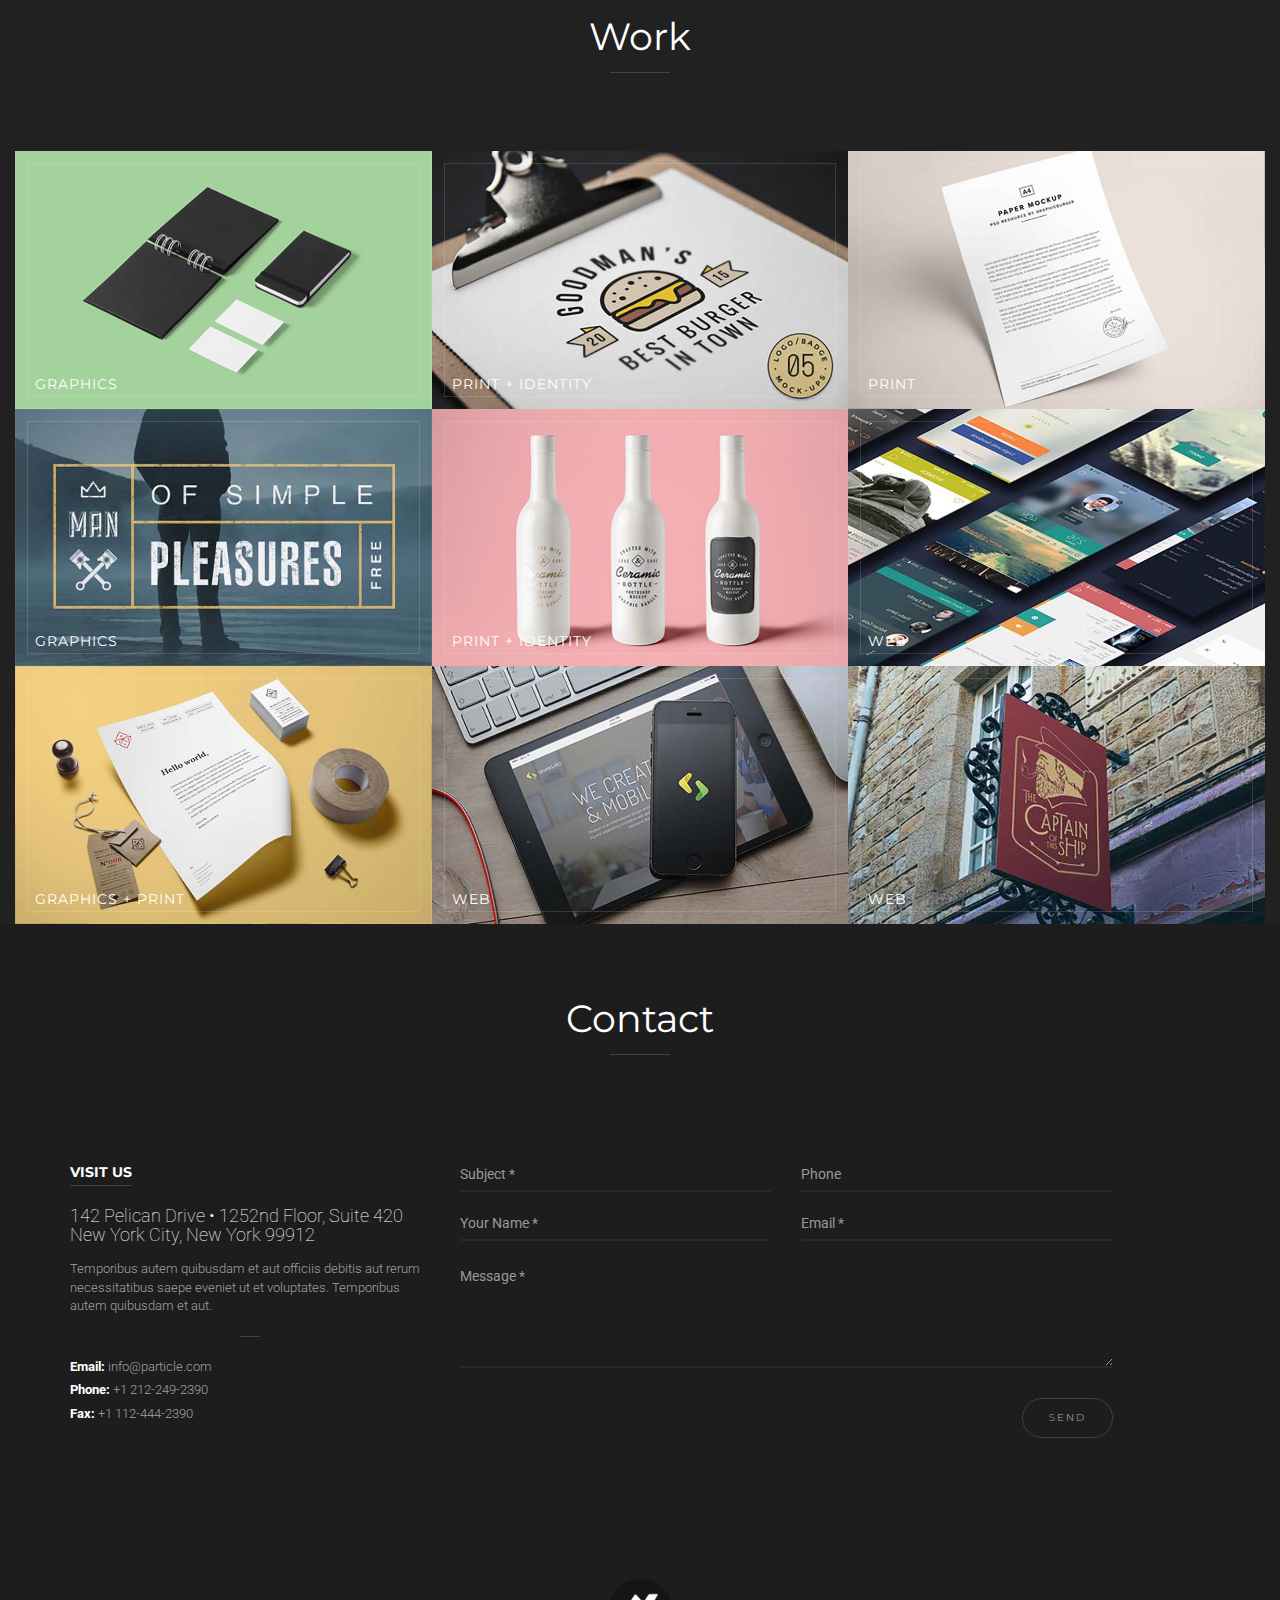
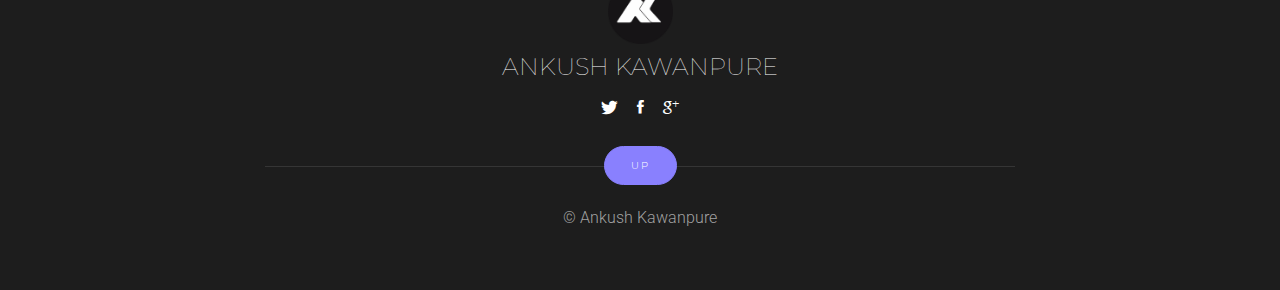
==== commit 97521250: "time line modified and images added" ====
--- a/HTML/index.html
+++ b/HTML/index.html
@@ -11,6 +11,7 @@
 	<!-- Royal Preloader CSS -->
 	<link href="css/royal_preloader.css" rel="stylesheet">
 
+
 	<!-- jQuery Files -->
 	<script type="text/javascript" src="https://ajax.googleapis.com/ajax/libs/jquery/2.1.3/jquery.min.js"></script>
 
@@ -28,6 +29,8 @@
 	</script>
 
 	<!-- Stylesheets -->
+	<link rel='icon' href='images/favicon.png' type='image/png'>
+
 	<link href="css/bootstrap.min.css" rel="stylesheet">
 	<link href="css/ionicons.min.css" rel="stylesheet">
 	<link href="css/pe-icon-7-stroke.css" rel="stylesheet">
@@ -92,13 +95,16 @@
 				<!--<div class="row">-->
 					<!-- Brand and toggle get grouped for better mobile display -->
 					<div class="navbar-header">
-						<button type="button" class="navbar-toggle collapsed" data-toggle="collapse" data-target="#bs-example-navbar-collapse-1" aria-expanded="false">
-							<span class="sr-only">Toggle navigation</span>
-							<span class="icon-bar"></span>
-							<span class="icon-bar"></span>
-							<span class="icon-bar"></span>
-						</button>
-						<a class="navbar-brand scroll-link" href="#home" data-id="home"><span class="icon-handle-streamline-vector logo"></span></a>
+						<!--<button type="button" class="navbar-toggle collapsed" data-toggle="collapse" data-target="#bs-example-navbar-collapse-1" aria-expanded="false">-->
+							<!--<span class="sr-only">Toggle navigation</span>-->
+							<!--<span class="icon-bar"></span>-->
+							<!--<span class="icon-bar"></span>-->
+							<!--<span class="icon-bar"></span>-->
+						<!--</button>-->
+						<a href="#home" data-id="home" class="scroll-link"><img src="./images/logos/header-logo.png"  alt="Logo"></a>
+
+						
+						<!--<a class="navbar-brand scroll-link" href="#home" data-id="home"><span class="icon-handle-streamline-vector logo"></span></a>-->
 						<!--<a class="navbar-brand scroll-link" href="#home" data-id="home"><span class="icon-handle-streamline-vector logo">Ankush</span></a>-->
 						<!--<a class="navbar-brand page-scroll" href="#home">ANKUSH KAWANPURE</a>-->
 					</div>
@@ -270,6 +276,102 @@
 	<!--</section>&lt;!&ndash; /.section &ndash;&gt;-->
 	<!-- End Intro -->
 
+
+	<!-- Begin About -->
+	<!--<section id="about" class="background1 section-padding">-->
+		<!--<div class="container">-->
+			<!--<div class="row">-->
+				<!--<div class="col-xs-12 section-title text-center">-->
+					<!--<h2>About</h2>-->
+					<!--<span class="section-divider"></span>-->
+				<!--</div>&lt;!&ndash; /.column &ndash;&gt;-->
+			<!--</div>&lt;!&ndash; /.row &ndash;&gt;-->
+			<!--<div class="row mb15">-->
+				<!--<div class="col-sm-5 leftReveal">-->
+					<!--<h5 class="heading-1 mb20">Our Trade</h5>-->
+					<!--<h3 class="mb15 no-margin-top">Designing, Developing, and <br>Innovating for people like you...</h3>-->
+					<!--<p class="no-margin text-small">Lorem ipsum dolor sit amet, consectetur adipiscing elit. Sed nec tristiq enim. Integer eu <strong>neque</strong> arcu. Aenean sed odio nibh. Cras imperdiet, arcu eget dictum vestibulum elit.</p>-->
+				<!--</div>&lt;!&ndash; /.column &ndash;&gt;-->
+				<!--<div class="col-sm-7 mt30-xs rightReveal">-->
+					<!--<h5 class="heading-1 mb20">How we started it</h5>-->
+					<!--<span class="icon-handle-streamline-vector logo-about"></span>-->
+					<!--<p>Lorem ipsum dolor sit amet, consectetur adipiscing elit. Cras est urna, imperdiet eget sem at, pellentesque cursus elit. Etiam id ante et elit interdum sollicitudin. Cras imperdiet, arcu eget dictum vestibulum elit.</p>-->
+					<!--<p>Curabitur egestas interdum ex, sed commodo ipsum consectetur vitae. Nulla auctor ante erat. Class aptent taciti sociosqu nostra enean sed.</p>-->
+				<!--</div>&lt;!&ndash; /.column &ndash;&gt;-->
+			<!--</div>&lt;!&ndash; /.row &ndash;&gt;-->
+			<!--<div class="row mb30">-->
+				<!--<div class="col-sm-9 leftReveal">-->
+					<!--<h5 class="heading-1 mb20">Why?</h5>-->
+					<!--<p class="lead no-margin">Lorem ipsum dolor sit amet, consectetur adipicing elit. tristique enim. Integer euef neque arcu. Aenean sed odio nibh. <strong>Cras imperdiet</strong>, arcu eget dictum vestibulumizor. Lorem ipsil dolor sit amet, consectetur adipiscing elit.</p>-->
+				<!--</div>&lt;!&ndash; /.column &ndash;&gt;-->
+				<!--<div class="col-sm-3 mt30-xs rightReveal">-->
+					<!--<h5 class="heading-1 mb20">Quote</h5>-->
+					<!--<p class="no-margin text-small"><i>"Lorem ipsum dolor sit amet, consectetur adipisicing elit. Sunt ut voluptatum eius sapiente, totam reiciendis temporibus quibusdam."</i></p>-->
+				<!--</div>&lt;!&ndash; /.column &ndash;&gt;-->
+			<!--</div>&lt;!&ndash; /.row &ndash;&gt;-->
+			<!--<div class="row">-->
+				<!--<div class="col-lg-7 col-sm-5 bottomReveal">-->
+					<!--<h5 class="heading-1 mb20">Skills</h5>-->
+					<!--<div class="progress">-->
+						<!--<div class="progress-bar text-left" role="progressbar" aria-valuenow="60" aria-valuemin="0" aria-valuemax="100" style="width: 60%;">-->
+							<!--Development-->
+						<!--</div>-->
+					<!--</div>-->
+					<!--<div class="progress">-->
+						<!--<div class="progress-bar text-left" role="progressbar" aria-valuenow="75" aria-valuemin="0" aria-valuemax="100" style="width: 75%;">-->
+							<!--Design-->
+						<!--</div>-->
+					<!--</div>-->
+					<!--<div class="progress">-->
+						<!--<div class="progress-bar text-left" role="progressbar" aria-valuenow="57" aria-valuemin="0" aria-valuemax="100" style="width: 57%;">-->
+							<!--Photography-->
+						<!--</div>-->
+					<!--</div>-->
+					<!--<div class="progress">-->
+						<!--<div class="progress-bar text-left" role="progressbar" aria-valuenow="90" aria-valuemin="0" aria-valuemax="100" style="width: 90%;">-->
+							<!--Icon Design-->
+						<!--</div>-->
+					<!--</div>-->
+					<!--<div class="progress">-->
+						<!--<div class="progress-bar text-left" role="progressbar" aria-valuenow="70" aria-valuemin="0" aria-valuemax="100" style="width: 70%;">-->
+							<!--Audio-->
+						<!--</div>-->
+					<!--</div>-->
+					<!--<div class="progress-meter mb30-xs">-->
+						<!--<div class="meter meter-left" style="width: 30%;"><span class="meter-text">Beginner</span></div>-->
+						<!--<div class="meter meter-left" style="width: 20%;"><span class="meter-text">Intermediate</span></div>-->
+		    			<!--<div class="meter meter-right" style="width: 20%;"><span class="meter-text">Pro</span></div>-->
+						<!--<div class="meter meter-right" style="width: 30%;"><span class="meter-text">Master</span></div>-->
+					<!--</div>-->
+				<!--</div>&lt;!&ndash; /.column &ndash;&gt;	-->
+				<!--<div class="col-lg-5 col-sm-7 mt10 rotateLeftReveal">-->
+					<!--<div id="about-carousel" class="basic-carousel carousel slide" data-ride="carousel">-->
+						<!--&lt;!&ndash; Indicators &ndash;&gt;-->
+						<!--<ol class="carousel-indicators">-->
+							<!--<li data-target="#about-carousel" data-slide-to="0" class="active"></li>-->
+							<!--<li data-target="#about-carousel" data-slide-to="1"></li>-->
+							<!--<li data-target="#about-carousel" data-slide-to="2"></li>-->
+						<!--</ol>-->
+
+						<!--&lt;!&ndash; Wrapper for slides &ndash;&gt;-->
+						<!--<div class="carousel-inner" role="listbox">-->
+							<!--<div class="item active">-->
+								<!--<img src="images/placeholder.png" alt="..." class="img-responsive">-->
+							<!--</div>-->
+							<!--<div class="item">-->
+								<!--<img src="images/placeholder2.png" alt="..." class="img-responsive">-->
+							<!--</div>-->
+							<!--<div class="item">-->
+								<!--<img src="images/placeholder3.png" alt="..." class="img-responsive">-->
+							<!--</div>-->
+						<!--</div>-->
+					<!--</div>-->
+				<!--</div>&lt;!&ndash; /.column &ndash;&gt;	-->
+			<!--</div>&lt;!&ndash; /.row &ndash;&gt;-->
+		<!--</div>&lt;!&ndash; /.container &ndash;&gt;-->
+	<!--</section>&lt;!&ndash; /.section &ndash;&gt;-->
+	<!-- End About -->
+
 	<!-- Start Profile -->
 	<section id="profile" class="background2 section-padding">
 		<div class="container">
@@ -281,20 +383,20 @@
 			</div><!-- /.row -->
 			<div class="row">
 				<div class="col-sm-4">
-					<img alt="" src="images/team-member-1.jpg" class="img-responsive">
+					<img alt="" src="images/mypic/pic1.jpg" class="img-responsive">
 					<div class="profile-box">
 						<ul class="list-unstyled">
-							<li><strong>Name:</strong> Denis Samardjiev</li>
-							<li><strong>Nationality:</strong> Bulgaria</li>
-							<li><strong>Position:</strong> Top Dog</li>
-							<li><strong>Phone:</strong> (000) 1234 5678</li>
-							<li><strong>Email:</strong> yourmail@iamx.com</li>
+							<li><strong>Name:</strong> Ankush Kawanpure</li>
+							<!--<li><strong>Nationality:</strong> Bulgaria</li>-->
+							<!--<li><strong>Position:</strong> Top Dog</li>-->
+							<!--<li><strong>Phone:</strong> (000) 1234 5678</li>-->
+							<li><strong>Email:</strong>aak3988@rit.edu</li>
 						</ul>
 					</div>
 				</div><!-- column -->
 				<div class="col-sm-8 mt30-xs">
 					<h5 class="heading-1 mb20">Intro</h5>
-					<h3 class="mb15 no-margin-top">Hi, my name is Denis Samardjiev. I am the project leader.</h3>
+					<h3 class="mb15 no-margin-top">Hi, my name is Ankush Kawanpure. I am the project leader.</h3>
 					<p class="text-small text-switch">No, thank ye, Bunger, said the English Captain, "he's welcome to the arm he has, since I can't help it, and didn't know him then; but not to another one. No more White Whales for me; I've lowered for him once.</p>
 					<span class="divider"></span>
 					<p class="text-small">"Well, then," interrupted Bunger, "give him your left arm for bait to get the right. Do you know, gentlemen"—very gravely and mathematically bowing to each Captain in succession—"Do you know, gentlemen, that the digestive organs of the whale are so inscrutably constructed by Divine Providence, that it is quite impossible for him to completely digest even a man's arm? And he knows it too.</p>
@@ -326,102 +428,80 @@
 		</div><!-- /.container -->
 	</section>
 	<!-- End Profile -->
-	<!-- Begin About -->
-	<section id="about" class="background1 section-padding">
+
+	<!-- Begin Timeline -->
+	<section id="timeline" class="background1 section-padding-top">
 		<div class="container">
 			<div class="row">
 				<div class="col-xs-12 section-title text-center">
-					<h2>About</h2>
+					<h2>Timeline</h2>
 					<span class="section-divider"></span>
-				</div><!-- /.column -->
-			</div><!-- /.row -->
-			<div class="row mb15">
-				<div class="col-sm-5 leftReveal">
-					<h5 class="heading-1 mb20">Our Trade</h5>
-					<h3 class="mb15 no-margin-top">Designing, Developing, and <br>Innovating for people like you...</h3>
-					<p class="no-margin text-small">Lorem ipsum dolor sit amet, consectetur adipiscing elit. Sed nec tristiq enim. Integer eu <strong>neque</strong> arcu. Aenean sed odio nibh. Cras imperdiet, arcu eget dictum vestibulum elit.</p>
-				</div><!-- /.column -->
-				<div class="col-sm-7 mt30-xs rightReveal">
-					<h5 class="heading-1 mb20">How we started it</h5>
-					<span class="icon-handle-streamline-vector logo-about"></span>
-					<p>Lorem ipsum dolor sit amet, consectetur adipiscing elit. Cras est urna, imperdiet eget sem at, pellentesque cursus elit. Etiam id ante et elit interdum sollicitudin. Cras imperdiet, arcu eget dictum vestibulum elit.</p>
-					<p>Curabitur egestas interdum ex, sed commodo ipsum consectetur vitae. Nulla auctor ante erat. Class aptent taciti sociosqu nostra enean sed.</p>
-				</div><!-- /.column -->
-			</div><!-- /.row -->
-			<div class="row mb30">
-				<div class="col-sm-9 leftReveal">
-					<h5 class="heading-1 mb20">Why?</h5>
-					<p class="lead no-margin">Lorem ipsum dolor sit amet, consectetur adipicing elit. tristique enim. Integer euef neque arcu. Aenean sed odio nibh. <strong>Cras imperdiet</strong>, arcu eget dictum vestibulumizor. Lorem ipsil dolor sit amet, consectetur adipiscing elit.</p>
-				</div><!-- /.column -->
-				<div class="col-sm-3 mt30-xs rightReveal">
-					<h5 class="heading-1 mb20">Quote</h5>
-					<p class="no-margin text-small"><i>"Lorem ipsum dolor sit amet, consectetur adipisicing elit. Sunt ut voluptatum eius sapiente, totam reiciendis temporibus quibusdam."</i></p>
 				</div><!-- /.column -->
 			</div><!-- /.row -->
 			<div class="row">
-				<div class="col-lg-7 col-sm-5 bottomReveal">
-					<h5 class="heading-1 mb20">Skills</h5>
-					<div class="progress">
-						<div class="progress-bar text-left" role="progressbar" aria-valuenow="60" aria-valuemin="0" aria-valuemax="100" style="width: 60%;">
-							Development
-						</div>
-					</div>
-					<div class="progress">
-						<div class="progress-bar text-left" role="progressbar" aria-valuenow="75" aria-valuemin="0" aria-valuemax="100" style="width: 75%;">
-							Design
-						</div>
-					</div>
-					<div class="progress">
-						<div class="progress-bar text-left" role="progressbar" aria-valuenow="57" aria-valuemin="0" aria-valuemax="100" style="width: 57%;">
-							Photography
-						</div>
-					</div>
-					<div class="progress">
-						<div class="progress-bar text-left" role="progressbar" aria-valuenow="90" aria-valuemin="0" aria-valuemax="100" style="width: 90%;">
-							Icon Design
-						</div>
-					</div>
-					<div class="progress">
-						<div class="progress-bar text-left" role="progressbar" aria-valuenow="70" aria-valuemin="0" aria-valuemax="100" style="width: 70%;">
-							Audio
-						</div>
-					</div>
-					<div class="progress-meter mb30-xs">
-						<div class="meter meter-left" style="width: 30%;"><span class="meter-text">Beginner</span></div>
-						<div class="meter meter-left" style="width: 20%;"><span class="meter-text">Intermediate</span></div>
-		    			<div class="meter meter-right" style="width: 20%;"><span class="meter-text">Pro</span></div>
-						<div class="meter meter-right" style="width: 30%;"><span class="meter-text">Master</span></div>
-					</div>
-				</div><!-- /.column -->	
-				<div class="col-lg-5 col-sm-7 mt10 rotateLeftReveal">
-					<div id="about-carousel" class="basic-carousel carousel slide" data-ride="carousel">
-						<!-- Indicators -->
-						<ol class="carousel-indicators">
-							<li data-target="#about-carousel" data-slide-to="0" class="active"></li>
-							<li data-target="#about-carousel" data-slide-to="1"></li>
-							<li data-target="#about-carousel" data-slide-to="2"></li>
-						</ol>
-
-						<!-- Wrapper for slides -->
-						<div class="carousel-inner" role="listbox">
-							<div class="item active">
-								<img src="images/placeholder.png" alt="..." class="img-responsive">
+				<div class="col-lg-12">
+					<ul class="timeline pb80">
+
+						<!-- Item 1 -->
+						<li>
+							<div class="timeline-image scaleReveal"><img alt="" class="img-circle img-responsive" src="images/timeline/intuit_logo.png"></div>
+							<div class="timeline-panel leftReveal">
+								<div class="timeline-heading">
+									<h5 class="heading-1 mb15">Jan 2017</h5>
+									<h4 class="subheading">Started working for Intuit. inc</h4>
+								</div>
+								<div class="timeline-body">
+									<p>Lorem ipsum dolor sit amet, consectetur adipisicing elit. Sunt ut voluptatum eius sapiente, totam reiciendis temporibus qui quibusdam, recusandae sit vero unde, sed, incidunt et ea quo dolore laudantium consectetur!</p>
+								</div>
 							</div>
-							<div class="item">
-								<img src="images/placeholder2.png" alt="..." class="img-responsive">
+						</li>
+
+						<!-- Item 2 -->
+						<li class="timeline-inverted">
+							<div class="timeline-image scaleReveal"><img alt="" class="img-circle img-responsive" src="images/timeline/ritlogo.jpg"></div>
+							<div class="timeline-panel rightReveal">
+								<div class="timeline-heading">
+									<h5 class="heading-1 mb15">Aug 2015</h5>
+									<h4 class="subheading">Started Graduate school</h4>
+								</div>
+								<div class="timeline-body">
+									<p>Lorem ipsum dolor sit amet, consectetur adipisicing elit. Sunt ut voluptatum eius sapiente, totam reiciendis temporibus qui quibusdam, recusandae sit vero unde, sed, incidunt et ea quo dolore laudantium consectetur!</p>
+								</div>
 							</div>
-							<div class="item">
-								<img src="images/placeholder3.png" alt="..." class="img-responsive">
+						</li>
+
+						<!-- Item 3 -->
+						<li>
+							<div class="timeline-image scaleReveal"><img alt="" class="img-circle img-responsive" src="images/timeline/ritlogo.jpg"></div>
+							<div class="timeline-panel leftReveal">
+								<div class="timeline-heading">
+									<h5 class="heading-1 mb15">Jul 2014</h5>
+									<h4 class="subheading">Stared working for QuickHeal Ltd.</h4>
+								</div>
+								<div class="timeline-body"> <p>Lorem ipsum dolor sit amet, consectetur adipisicing elit. Sunt ut voluptatum eius sapiente, totam reiciendis temporibus qui quibusdam, recusandae sit vero unde, sed, incidunt et ea quo dolore laudantium consectetur!</p>
+								</div>
 							</div>
-						</div>
-					</div>
-				</div><!-- /.column -->	
+						</li>
+
+						<!-- Item 4 -->
+						<li class="timeline-inverted">
+							<div class="timeline-image scaleReveal"><img alt="" class="img-circle img-responsive" src="images/timeline/ritlogo.jpg"></div>
+							<div class="timeline-panel rightReveal">
+								<div class="timeline-heading">
+									<h5 class="heading-1 mb15">July 2016</h5>
+									<h4 class="subheading">We Expand to 15 Employees</h4>
+								</div>
+								<div class="timeline-body">
+									<p>Lorem ipsum dolor sit amet, consectetur adipisicing elit. Sunt ut voluptatum eius sapiente, totam reiciendis temporibus qui quibusdam, recusandae sit vero unde, sed, incidunt et ea quo dolore laudantium consectetur!</p>
+								</div>
+							</div>
+						</li>
+					</ul>
+				</div><!-- /.column -->
 			</div><!-- /.row -->
 		</div><!-- /.container -->
 	</section><!-- /.section -->
-	<!-- End About -->
-
-
+	<!-- End Timeline -->
 
 	<!-- Begin Work -->
 	<section id="work" class="background1 section-padding-top">
@@ -434,25 +514,25 @@
 				</div><!-- /.column -->
 			</div><!-- /.row -->
 			<!--<div class="row">-->
-				<!--<div class="col-xs-12 text-center mb50">-->
-					<!--&lt;!&ndash; Filter Buttons &ndash;&gt;-->
-					<!--<button class="filter btn btn-default btn-category btn-lg" data-filter="all">All</button>-->
-					<!--<button class="filter btn btn-default btn-category btn-lg" data-filter=".identity">Identity</button>-->
-					<!--<button class="filter btn btn-default btn-category btn-lg" data-filter=".print">Print</button>-->
-					<!--<button class="filter btn btn-default btn-category btn-lg" data-filter=".graphics">Graphics</button>-->
-					<!--<button class="filter btn btn-default btn-category btn-lg" data-filter=".web">Web</button>-->
-
-					<!--&lt;!&ndash; Sort Buttons &ndash;&gt;-->
-					<!--<button class="sort btn btn-default btn-sort btn-lg" data-sort="my-order:asc"><span class="ion-ios-plus-empty"></span></button>-->
-					<!--<button class="sort btn btn-default btn-sort btn-lg" data-sort="my-order:desc"><span class="ion-ios-minus-empty"></span></button>-->
-				<!--</div>&lt;!&ndash; /.column &ndash;&gt;-->
+			<!--<div class="col-xs-12 text-center mb50">-->
+			<!--&lt;!&ndash; Filter Buttons &ndash;&gt;-->
+			<!--<button class="filter btn btn-default btn-category btn-lg" data-filter="all">All</button>-->
+			<!--<button class="filter btn btn-default btn-category btn-lg" data-filter=".identity">Identity</button>-->
+			<!--<button class="filter btn btn-default btn-category btn-lg" data-filter=".print">Print</button>-->
+			<!--<button class="filter btn btn-default btn-category btn-lg" data-filter=".graphics">Graphics</button>-->
+			<!--<button class="filter btn btn-default btn-category btn-lg" data-filter=".web">Web</button>-->
+
+			<!--&lt;!&ndash; Sort Buttons &ndash;&gt;-->
+			<!--<button class="sort btn btn-default btn-sort btn-lg" data-sort="my-order:asc"><span class="ion-ios-plus-empty"></span></button>-->
+			<!--<button class="sort btn btn-default btn-sort btn-lg" data-sort="my-order:desc"><span class="ion-ios-minus-empty"></span></button>-->
+			<!--</div>&lt;!&ndash; /.column &ndash;&gt;-->
 			<!--</div>&lt;!&ndash; /.row &ndash;&gt;-->
 			<div id="thework">
 				<!-- Item 1 -->
-			    <div class="col-xs-12 col-sm-6 col-md-4 col-lg-4 portfolio-box no-padding mix graphics" data-my-order="3">
-			    	<div class="portfolio-image-holder"><img src="images/work/1.jpg" alt="1" class="img-responsive portfolio-image"></div>
-			    	<span class="portfolio-badge badge">Graphics</span>
-			    	<span class="portfolio-hover">
+				<div class="col-xs-12 col-sm-6 col-md-4 col-lg-4 portfolio-box no-padding mix graphics" data-my-order="3">
+					<div class="portfolio-image-holder"><img src="images/work/1.jpg" alt="1" class="img-responsive portfolio-image"></div>
+					<span class="portfolio-badge badge">Graphics</span>
+					<span class="portfolio-hover">
 						<span>
 							<a href="https://dribbble.com/" target="_blank">
 								<span class="portfolio-links"><span class="ion-ios-arrow-right portfolio-links-icons"></span></span>
@@ -463,13 +543,13 @@
 							<span class="project-title no-margin-bottom mt10">Equipt Design</span>
 						</span>
 					</span>
-			    </div><!-- /.column -->
-
-			    <!-- Item 2 -->
-			    <div class="col-xs-12 col-sm-6 col-md-4 col-lg-4 portfolio-box no-padding mix print identity" data-my-order="6">
-			    	<div class="portfolio-image-holder"><img src="images/work/2.jpg" alt="2" class="img-responsive portfolio-image"></div>
-			    	<span class="portfolio-badge badge">Print + Identity</span>
-			    	<span class="portfolio-hover">
+				</div><!-- /.column -->
+
+				<!-- Item 2 -->
+				<div class="col-xs-12 col-sm-6 col-md-4 col-lg-4 portfolio-box no-padding mix print identity" data-my-order="6">
+					<div class="portfolio-image-holder"><img src="images/work/2.jpg" alt="2" class="img-responsive portfolio-image"></div>
+					<span class="portfolio-badge badge">Print + Identity</span>
+					<span class="portfolio-hover">
 						<span>
 							<a href="https://dribbble.com/" target="_blank">
 								<span class="portfolio-links"><span class="ion-ios-arrow-right portfolio-links-icons"></span></span>
@@ -480,13 +560,13 @@
 							<span class="project-title no-margin-bottom mt10">Goodman's Burger</span>
 						</span>
 					</span>
-			    </div><!-- /.column -->
-
-			    <!-- Item 3 -->
-			    <div class="col-xs-12 col-sm-6 col-md-4 col-lg-4 portfolio-box no-padding mix identity" data-my-order="4">
-			    	<div class="portfolio-image-holder"><img src="images/work/3.jpg" alt="3" class="img-responsive portfolio-image"></div>
-			    	<span class="portfolio-badge badge">Print</span>
-			    	<span class="portfolio-hover">
+				</div><!-- /.column -->
+
+				<!-- Item 3 -->
+				<div class="col-xs-12 col-sm-6 col-md-4 col-lg-4 portfolio-box no-padding mix identity" data-my-order="4">
+					<div class="portfolio-image-holder"><img src="images/work/3.jpg" alt="3" class="img-responsive portfolio-image"></div>
+					<span class="portfolio-badge badge">Print</span>
+					<span class="portfolio-hover">
 						<span>
 							<a href="https://dribbble.com/" target="_blank">
 								<span class="portfolio-links"><span class="ion-ios-arrow-right portfolio-links-icons"></span></span>
@@ -497,13 +577,13 @@
 							<span class="project-title no-margin-bottom mt10">Paper Mockup</span>
 						</span>
 					</span>
-			    </div><!-- /.column -->
-
-			    <!-- Item 4 -->
-			    <div class="col-xs-12 col-sm-6 col-md-4 col-lg-4 portfolio-box no-padding mix graphics" data-my-order="5">
-			    	<div class="portfolio-image-holder"><img src="images/work/4.jpg" alt="4" class="img-responsive portfolio-image"></div>
-			    	<span class="portfolio-badge badge">Graphics</span>
-			    	<span class="portfolio-hover">
+				</div><!-- /.column -->
+
+				<!-- Item 4 -->
+				<div class="col-xs-12 col-sm-6 col-md-4 col-lg-4 portfolio-box no-padding mix graphics" data-my-order="5">
+					<div class="portfolio-image-holder"><img src="images/work/4.jpg" alt="4" class="img-responsive portfolio-image"></div>
+					<span class="portfolio-badge badge">Graphics</span>
+					<span class="portfolio-hover">
 						<span>
 							<a href="https://dribbble.com/" target="_blank">
 								<span class="portfolio-links"><span class="ion-ios-arrow-right portfolio-links-icons"></span></span>
@@ -514,13 +594,13 @@
 							<span class="project-title no-margin-bottom mt10">Simple Pleasure</span>
 						</span>
 					</span>
-			    </div><!-- /.column -->
-
-			    <!-- Item 5 -->
-			    <div class="col-xs-12 col-sm-6 col-md-4 col-lg-4 portfolio-box no-padding mix print identity" data-my-order="2">
-			    	<div class="portfolio-image-holder"><img src="images/work/5.jpg" alt="5" class="img-responsive portfolio-image"></div>
-			    	<span class="portfolio-badge badge">Print + Identity</span>
-			    	<span class="portfolio-hover">
+				</div><!-- /.column -->
+
+				<!-- Item 5 -->
+				<div class="col-xs-12 col-sm-6 col-md-4 col-lg-4 portfolio-box no-padding mix print identity" data-my-order="2">
+					<div class="portfolio-image-holder"><img src="images/work/5.jpg" alt="5" class="img-responsive portfolio-image"></div>
+					<span class="portfolio-badge badge">Print + Identity</span>
+					<span class="portfolio-hover">
 						<span>
 							<a href="https://dribbble.com/" target="_blank">
 								<span class="portfolio-links"><span class="ion-ios-arrow-right portfolio-links-icons"></span></span>
@@ -531,13 +611,13 @@
 							<span class="project-title no-margin-bottom mt10">Wine Bottles</span>
 						</span>
 					</span>
-			    </div><!-- /.column -->
-
-			    <!-- Item 6 -->
-			    <div class="col-xs-12 col-sm-6 col-md-4 col-lg-4 portfolio-box no-padding mix web" data-my-order="1">
-			    	<div class="portfolio-image-holder"><img src="images/work/6.jpg" alt="6" class="img-responsive portfolio-image"></div>
-			    	<span class="portfolio-badge badge">Web</span>
-			    	<span class="portfolio-hover">
+				</div><!-- /.column -->
+
+				<!-- Item 6 -->
+				<div class="col-xs-12 col-sm-6 col-md-4 col-lg-4 portfolio-box no-padding mix web" data-my-order="1">
+					<div class="portfolio-image-holder"><img src="images/work/6.jpg" alt="6" class="img-responsive portfolio-image"></div>
+					<span class="portfolio-badge badge">Web</span>
+					<span class="portfolio-hover">
 						<span>
 							<a href="https://dribbble.com/" target="_blank">
 								<span class="portfolio-links"><span class="ion-ios-arrow-right portfolio-links-icons"></span></span>
@@ -548,13 +628,13 @@
 							<span class="project-title no-margin-bottom mt10">Web UI</span>
 						</span>
 					</span>
-			    </div><!-- /.column -->
-
-			    <!-- Item 7 -->
-			    <div class="col-xs-12 col-sm-6 col-md-4 col-lg-4 portfolio-box no-padding mix graphics print" data-my-order="9">
-			    	<div class="portfolio-image-holder"><img src="images/work/7.jpg" alt="7" class="img-responsive portfolio-image"></div>
-			    	<span class="portfolio-badge badge">Graphics + Print</span>
-			    	<span class="portfolio-hover">
+				</div><!-- /.column -->
+
+				<!-- Item 7 -->
+				<div class="col-xs-12 col-sm-6 col-md-4 col-lg-4 portfolio-box no-padding mix graphics print" data-my-order="9">
+					<div class="portfolio-image-holder"><img src="images/work/7.jpg" alt="7" class="img-responsive portfolio-image"></div>
+					<span class="portfolio-badge badge">Graphics + Print</span>
+					<span class="portfolio-hover">
 						<span>
 							<a href="https://dribbble.com/" target="_blank">
 								<span class="portfolio-links"><span class="ion-ios-arrow-right portfolio-links-icons"></span></span>
@@ -565,13 +645,13 @@
 							<span class="project-title no-margin-bottom mt10">Hello World</span>
 						</span>
 					</span>
-			    </div><!-- /.column -->
-
-			    <!-- Item 8 -->
-			    <div class="col-xs-12 col-sm-6 col-md-4 col-lg-4 portfolio-box no-padding mix web" data-my-order="7">
-			    	<div class="portfolio-image-holder"><img src="images/work/8.jpg" alt="8" class="img-responsive portfolio-image"></div>
-			    	<span class="portfolio-badge badge">Web</span>
-			    	<span class="portfolio-hover">
+				</div><!-- /.column -->
+
+				<!-- Item 8 -->
+				<div class="col-xs-12 col-sm-6 col-md-4 col-lg-4 portfolio-box no-padding mix web" data-my-order="7">
+					<div class="portfolio-image-holder"><img src="images/work/8.jpg" alt="8" class="img-responsive portfolio-image"></div>
+					<span class="portfolio-badge badge">Web</span>
+					<span class="portfolio-hover">
 						<span>
 							<a href="https://dribbble.com/" target="_blank">
 								<span class="portfolio-links"><span class="ion-ios-arrow-right portfolio-links-icons"></span></span>
@@ -582,13 +662,13 @@
 							<span class="project-title no-margin-bottom mt10">We Create Mobile</span>
 						</span>
 					</span>
-			    </div><!-- /.column -->
-
-			    <!-- Item 9 -->
-			    <div class="col-xs-12 col-sm-6 col-md-4 col-lg-4 portfolio-box no-padding mix web" data-my-order="8">
-			    	<div class="portfolio-image-holder"><img src="images/work/9.jpg" alt="9" class="img-responsive portfolio-image"></div>
-			    	<span class="portfolio-badge badge">Web</span>
-			    	<span class="portfolio-hover">
+				</div><!-- /.column -->
+
+				<!-- Item 9 -->
+				<div class="col-xs-12 col-sm-6 col-md-4 col-lg-4 portfolio-box no-padding mix web" data-my-order="8">
+					<div class="portfolio-image-holder"><img src="images/work/9.jpg" alt="9" class="img-responsive portfolio-image"></div>
+					<span class="portfolio-badge badge">Web</span>
+					<span class="portfolio-hover">
 						<span>
 							<a href="https://dribbble.com/" target="_blank">
 								<span class="portfolio-links"><span class="ion-ios-arrow-right portfolio-links-icons"></span></span>
@@ -599,87 +679,11 @@
 							<span class="project-title no-margin-bottom mt10">Captain da Ship</span>
 						</span>
 					</span>
-			    </div><!-- /.column -->
+				</div><!-- /.column -->
 			</div><!-- /.row -->
 		</div><!-- /.container -->
 	</section><!-- /.section -->
 	<!-- Begin Work -->
-
-	<!-- Begin Timeline -->
-	<section id="timeline" class="background1 section-padding-top">
-		<div class="container">
-			<div class="row">
-				<div class="col-xs-12 section-title text-center">
-					<h2>Timeline</h2>
-					<span class="section-divider"></span>
-				</div><!-- /.column -->
-			</div><!-- /.row -->
-			<div class="row">
-				<div class="col-lg-12">
-					<ul class="timeline pb80">
-
-						<!-- Item 1 -->
-						<li>
-							<div class="timeline-image scaleReveal"><img alt="" class="img-circle img-responsive" src="images/timeline-1.jpg"></div>
-							<div class="timeline-panel leftReveal">
-								<div class="timeline-heading">
-									<h5 class="heading-1 mb15">Jan 2017</h5>
-									<h4 class="subheading">Started working for Intuit. inc</h4>
-								</div>
-								<div class="timeline-body">
-									<p>Lorem ipsum dolor sit amet, consectetur adipisicing elit. Sunt ut voluptatum eius sapiente, totam reiciendis temporibus qui quibusdam, recusandae sit vero unde, sed, incidunt et ea quo dolore laudantium consectetur!</p>
-								</div>
-							</div>
-						</li>
-
-						<!-- Item 2 -->
-						<li class="timeline-inverted">
-							<div class="timeline-image scaleReveal"><img alt="" class="img-circle img-responsive" src="images/timeline-2.jpg"></div>
-							<div class="timeline-panel rightReveal">
-								<div class="timeline-heading">
-									<h5 class="heading-1 mb15">Aug 2015</h5>
-									<h4 class="subheading">Started Graduate school</h4>
-								</div>
-								<div class="timeline-body">
-									<p>Lorem ipsum dolor sit amet, consectetur adipisicing elit. Sunt ut voluptatum eius sapiente, totam reiciendis temporibus qui quibusdam, recusandae sit vero unde, sed, incidunt et ea quo dolore laudantium consectetur!</p>
-								</div>
-							</div>
-						</li>
-
-						<!-- Item 3 -->
-						<li>
-							<div class="timeline-image scaleReveal"><img alt="" class="img-circle img-responsive" src="images/timeline-3.jpg"></div>
-							<div class="timeline-panel leftReveal">
-								<div class="timeline-heading">
-									<h5 class="heading-1 mb15">Jul 2014</h5>
-									<h4 class="subheading">Stared working for QuickHeal Ltd.</h4>
-								</div>
-								<div class="timeline-body"> <p>Lorem ipsum dolor sit amet, consectetur adipisicing elit. Sunt ut voluptatum eius sapiente, totam reiciendis temporibus qui quibusdam, recusandae sit vero unde, sed, incidunt et ea quo dolore laudantium consectetur!</p>
-								</div>
-							</div>
-						</li>
-
-						<!-- Item 4 -->
-						<li class="timeline-inverted">
-							<div  class="timeline-image scaleReveal"><img alt="" class="img-circle img-responsive" src="images/timeline-4.jpg"></div>
-							<div class="timeline-panel rightReveal">
-								<div class="timeline-heading">
-									<h5 class="heading-1 mb15">July 2016</h5>
-									<h4 class="subheading">We Expand to 15 Employees</h4>
-								</div>
-								<div class="timeline-body">
-									<p>Lorem ipsum dolor sit amet, consectetur adipisicing elit. Sunt ut voluptatum eius sapiente, totam reiciendis temporibus qui quibusdam, recusandae sit vero unde, sed, incidunt et ea quo dolore laudantium consectetur!</p>
-								</div>
-							</div>
-						</li>
-					</ul>
-				</div><!-- /.column -->
-			</div><!-- /.row -->
-		</div><!-- /.container -->
-	</section><!-- /.section -->
-	<!-- End Timeline -->
-
-
 
 	<!-- Begin Contact -->
 	<section id="contact" class="background2 section-padding">
@@ -773,8 +777,9 @@
 		<div class="container">
 			<div class="row">
 				<div class="col-sm-8 col-sm-offset-2 text-center">
-					<span class="icon-handle-streamline-vector logo"></span>
-					<h2 class="theme-title">Particles<span class="theme-title-smaller">Theme</span></h2>
+					<!--<span class="icon-handle-streamline-vector logo"></span>-->
+					<img src="./images/logos/header-logo.png"  alt="Logo">
+					<h2 class="theme-title">Ankush Kawanpure</h2>
 					<a href="#"><span class="ion-social-twitter social-icons-dark-hover mr15"></span></a>
 	                <a href="#"><span class="ion-social-facebook social-icons-dark-hover mr15"></span></a>
 	                <a href="#"><span class="ion-social-googleplus-outline social-icons-dark-hover"></span></a>
--- a/HTML/css/customstyle.css
+++ b/HTML/css/customstyle.css
@@ -6,3 +6,10 @@
 }
 
 
+.navbar-header img,
+footer img
+ {
+    width: 65px;
+    height: 65px;
+}
+
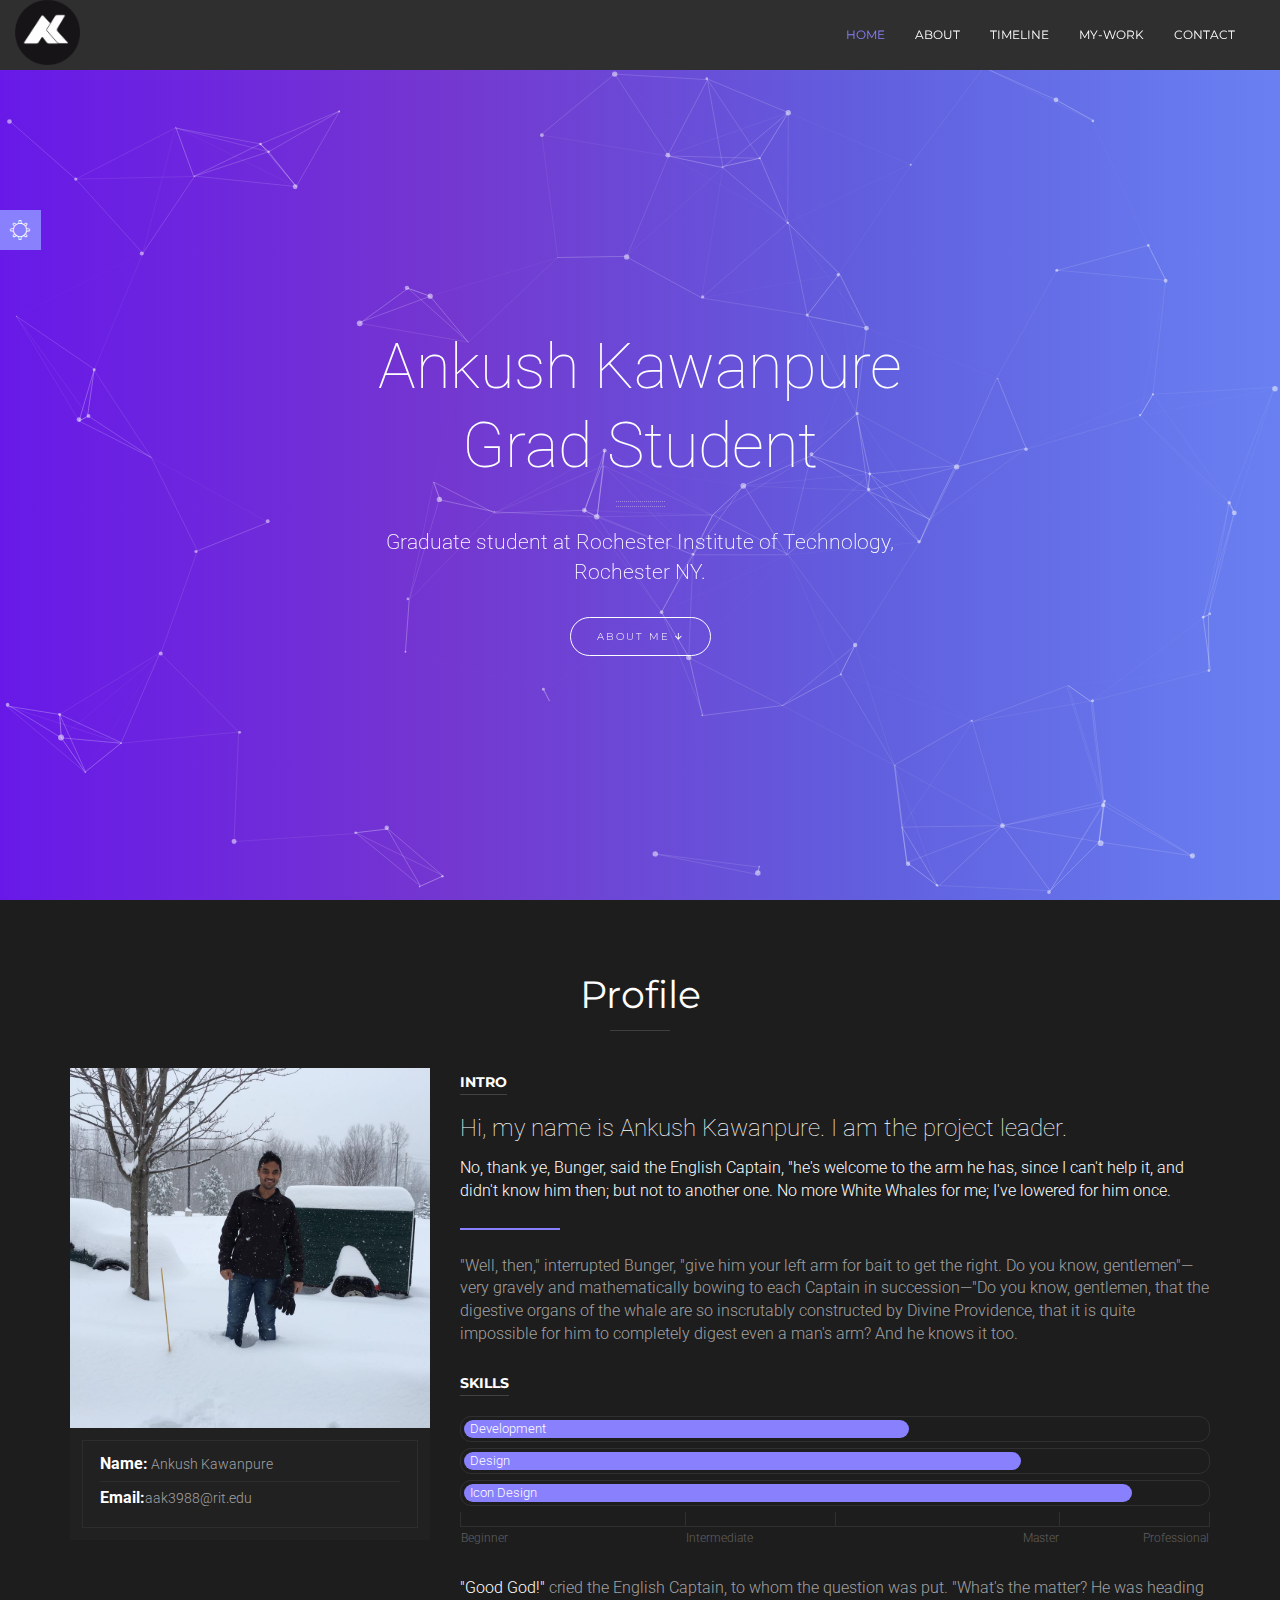
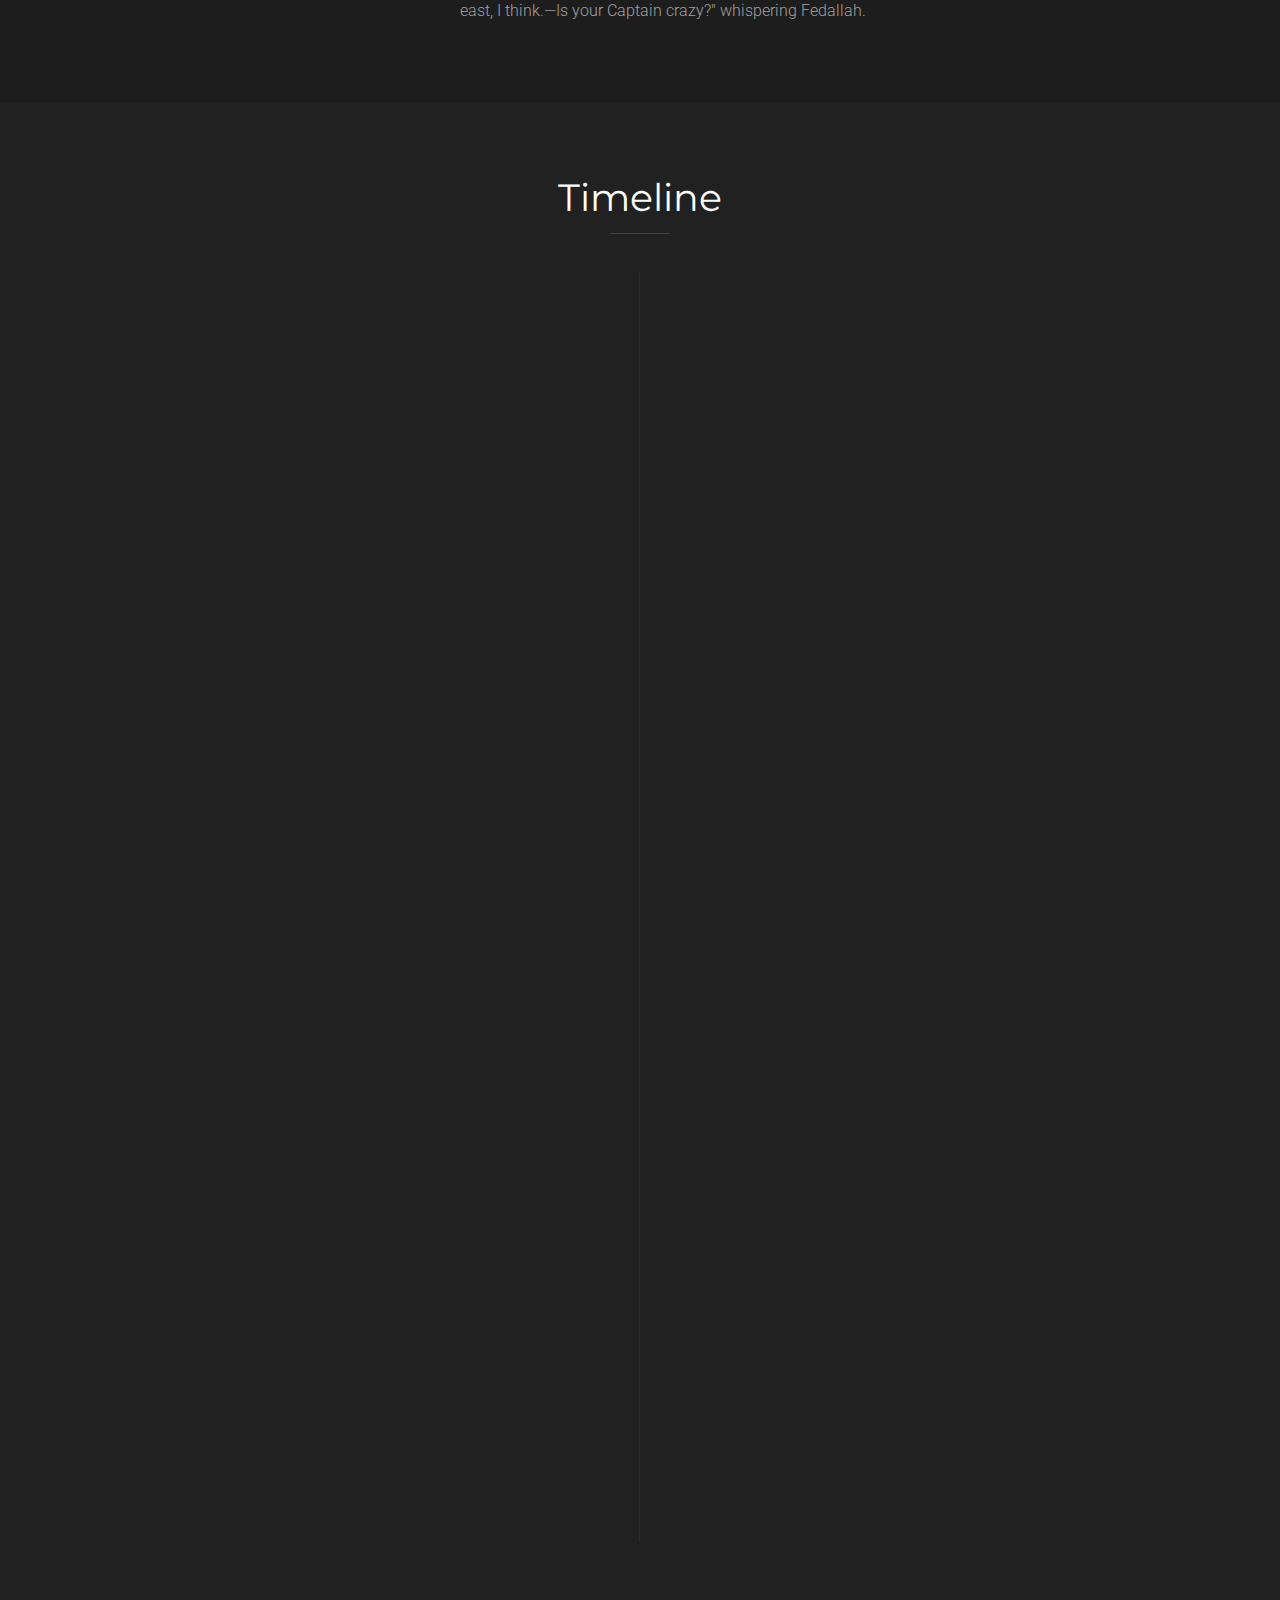
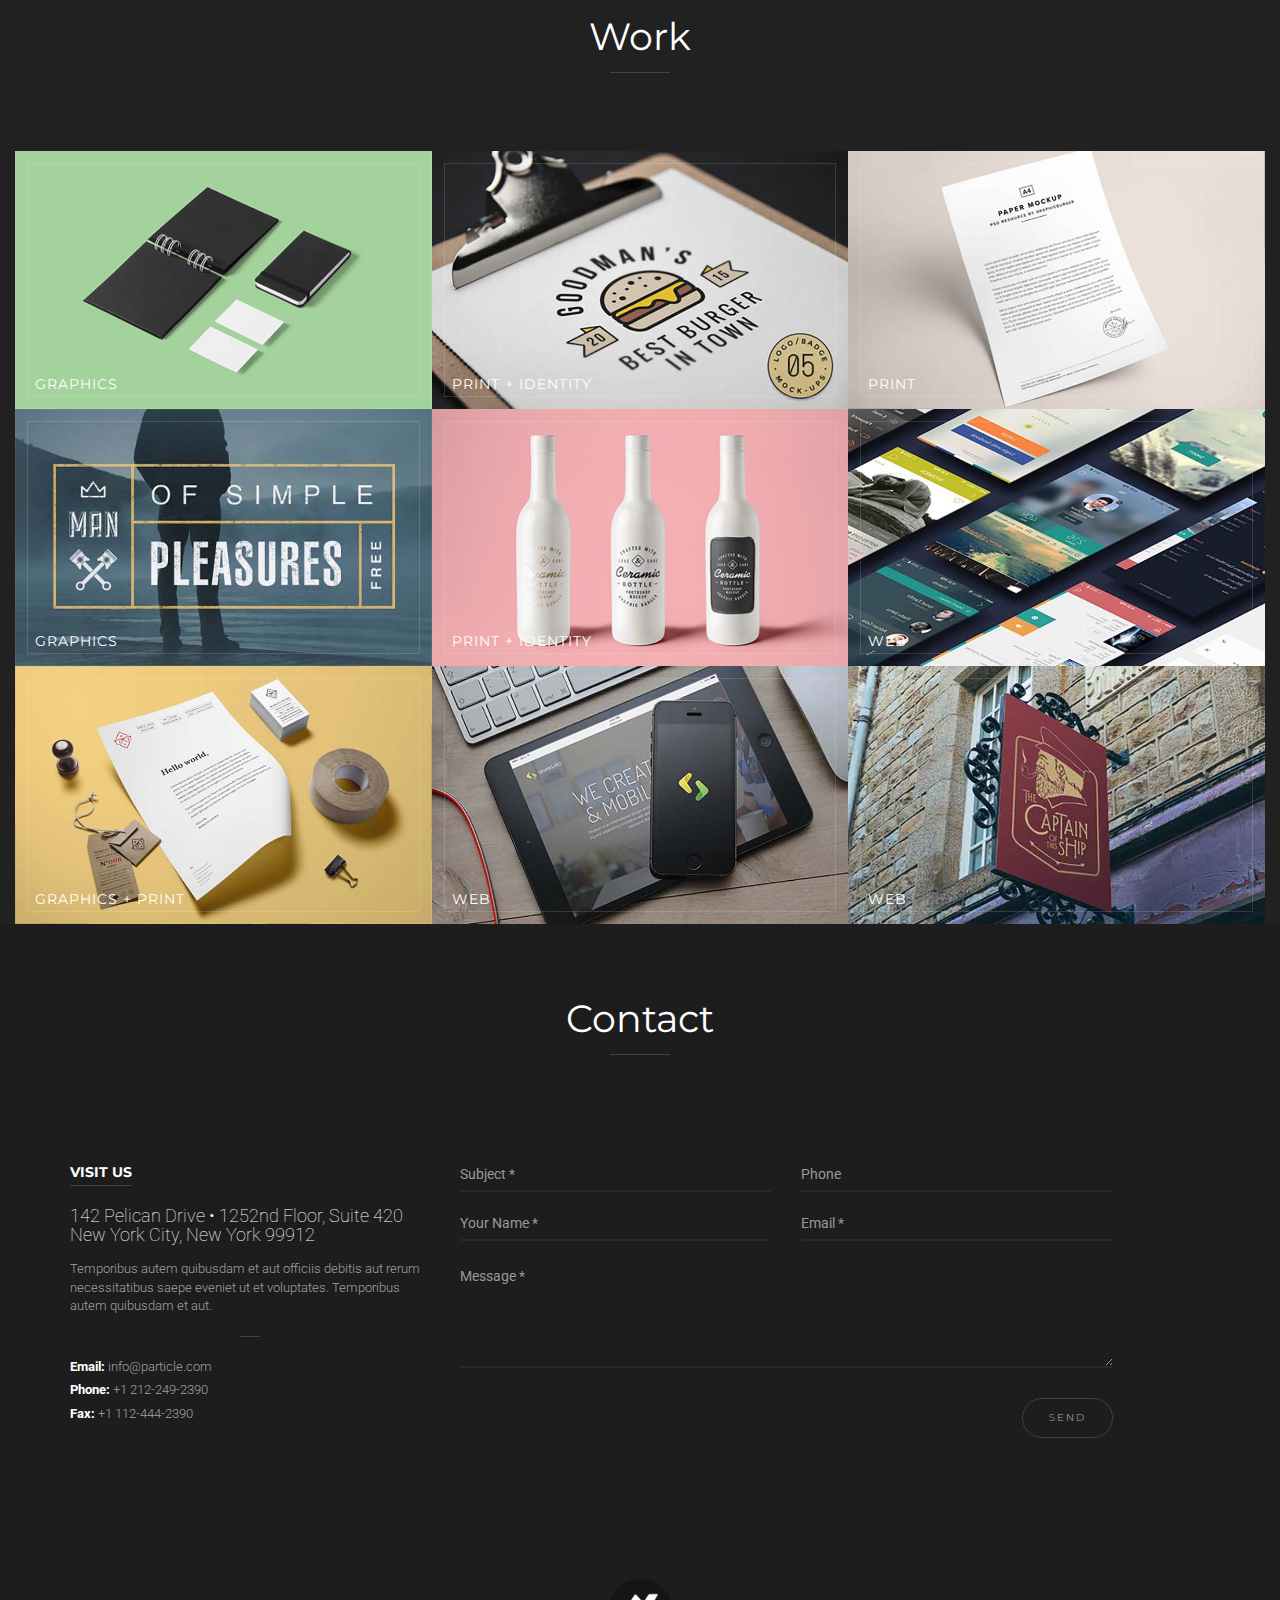
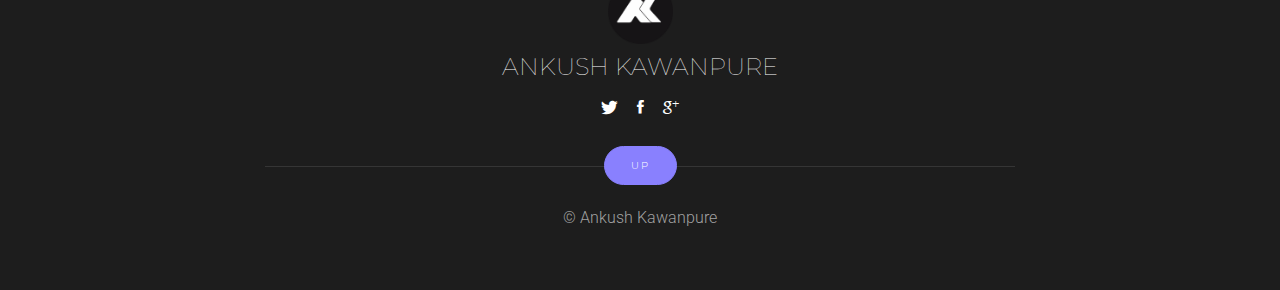
==== commit 7178cd41: "back up" ====
--- a/HTML/index.html
+++ b/HTML/index.html
@@ -3,14 +3,13 @@
 
 <head>
 	<meta charset="utf-8"/>
-	<meta name="author" content="Denis Samardjiev" />
+	<meta name="author" content="Ankush Kawanpure" />
 	<meta name="description" content="Particles - Personal + Agency Template">
 	<meta name="viewport" content="width=device-width, initial-scale=1.0, maximum-scale=1.0, user-scalable=no">
 	<title>Ankush Kawanpure</title>
-	
+
 	<!-- Royal Preloader CSS -->
 	<link href="css/royal_preloader.css" rel="stylesheet">
-
 
 	<!-- jQuery Files -->
 	<script type="text/javascript" src="https://ajax.googleapis.com/ajax/libs/jquery/2.1.3/jquery.min.js"></script>
@@ -41,7 +40,7 @@
 
 	<!-- Style Switcher / remove for production -->
 	<link href="css/style-switcher.css" rel="stylesheet">
-	
+
 	<!-- Alternate Stylesheets / choose what color and base you want and include the 2 files regularly AFTER style.css above -->
 	<link rel="alternate stylesheet" type="text/css" href="css/colors/blue.css" title="blue">
 	<link rel="alternate stylesheet" type="text/css" href="css/colors/green.css" title="green">
@@ -68,12 +67,12 @@
 	            <div class="col-sm-12">
 	                <div class="predefined_styles">
 	                	<h4>Base</h4>
-	                    <a href="#" data-rel="main-css" class="styleswitch2"><div class="btn dark-css-square"></div></a>  
+	                    <a href="#" data-rel="main-css" class="styleswitch2"><div class="btn dark-css-square"></div></a>
 	                    <a href="#" data-rel="base-light" class="styleswitch2"><div class="btn light-css-square"></div></a>
 	                    <hr>
 	                    <h4>Colors</h4>
 	                    <a href="#" data-rel="main-css" class="styleswitch"><div class="btn purple-css-square"></div></a>
-	                    <a href="#" data-rel="blue" class="styleswitch"><div class="btn blue-css-square"></div></a>    
+	                    <a href="#" data-rel="blue" class="styleswitch"><div class="btn blue-css-square"></div></a>
 	                    <a href="#" data-rel="green" class="styleswitch"><div class="btn green-css-square"></div></a>
 	                    <a href="#" data-rel="orange" class="styleswitch"><div class="btn orange-css-square"></div></a>
 	                    <a href="#" data-rel="red" class="styleswitch"><div class="btn red-css-square"></div></a>
@@ -95,31 +94,16 @@
 				<!--<div class="row">-->
 					<!-- Brand and toggle get grouped for better mobile display -->
 					<div class="navbar-header">
-						<!--<button type="button" class="navbar-toggle collapsed" data-toggle="collapse" data-target="#bs-example-navbar-collapse-1" aria-expanded="false">-->
-							<!--<span class="sr-only">Toggle navigation</span>-->
-							<!--<span class="icon-bar"></span>-->
-							<!--<span class="icon-bar"></span>-->
-							<!--<span class="icon-bar"></span>-->
-						<!--</button>-->
 						<a href="#home" data-id="home" class="scroll-link"><img src="./images/logos/header-logo.png"  alt="Logo"></a>
-
-						
-						<!--<a class="navbar-brand scroll-link" href="#home" data-id="home"><span class="icon-handle-streamline-vector logo"></span></a>-->
-						<!--<a class="navbar-brand scroll-link" href="#home" data-id="home"><span class="icon-handle-streamline-vector logo">Ankush</span></a>-->
-						<!--<a class="navbar-brand page-scroll" href="#home">ANKUSH KAWANPURE</a>-->
 					</div>
 
 					<!-- Collect the nav links, forms, and other content for toggling -->
 					<div class="collapse navbar-collapse" id="bs-example-navbar-collapse-1">
 						<ul class="nav navbar-nav navbar-right">
 							<li><a href="#home" data-id="home" class="scroll-link">Home</a></li>
-							<!--<li><a href="#ideology" data-id="ideology" class="scroll-link">About</a></li>-->
+							<li><a href="#profile" data-id="profile" class="scroll-link">About</a></li>
+							<li><a href="#timeline" data-id="timeline" class="scroll-link">Timeline</a></li>
 							<li><a href="#work" data-id="work" class="scroll-link">My-Work</a></li>
-							<!--<li><a href="#services" data-id="services" class="scroll-link">My-Work</a></li>-->
-							<li><a href="#about" data-id="about" class="scroll-link">About++</a></li>
-
-							<!--<li><a href="#team" data-id="team" class="scroll-link">Team</a></li>-->
-							<li><a href="#timeline" data-id="timeline" class="scroll-link">Timeline</a></li>
 							<li><a href="#contact" data-id="contact" class="scroll-link">Contact</a></li>
 						</ul>
 					</div><!-- /.navbar-collapse -->
@@ -152,226 +136,6 @@
 	</div>
 	<!-- End Jumbotron -->
 
-	<!-- Begin Intro -->
-
-	<!--<section id="ideology">-->
-		<!--&lt;!&ndash; Begin Hello Intro &ndash;&gt;-->
-		<!--<div id="hello-intro" class="pt60 pb60">-->
-			<!--<div class="container">-->
-				<!--<div class="row">-->
-					<!--<div class="col-lg-2 col-sm-3">-->
-						<!--<h2 class="no-margin rotateLeftReveal">Hello.</h2>-->
-					<!--</div>-->
-					<!--<div class="col-lg-10 col-sm-9 mt30-xs">-->
-						<!--<h3 class="no-margin rightReveal">We are an interactive agency with a focus on UI design and development. Our team is from all over the world and <strong>we know how to deliver quality pixels from miles away</strong>.</h3>-->
-					<!--</div>-->
-				<!--</div>&lt;!&ndash; /.row &ndash;&gt;-->
-			<!--</div>&lt;!&ndash; /.container &ndash;&gt;-->
-		<!--</div>&lt;!&ndash; /.div &ndash;&gt;-->
-		<!--&lt;!&ndash; End Hello Intro &ndash;&gt;-->
-
-		<!--&lt;!&ndash; Begin Our Process Title &ndash;&gt;-->
-		<!--<div id="our-process-title" class="pt30 pb30">-->
-			<!--<div class="container">-->
-				<!--<div class="row">-->
-					<!--<div class="col-lg-12 text-center">-->
-						<!--<h4 class="no-margin">Our Ideology</h4>-->
-					<!--</div>-->
-				<!--</div>&lt;!&ndash; /.row &ndash;&gt;-->
-			<!--</div>&lt;!&ndash; /.container &ndash;&gt;-->
-		<!--</div>&lt;!&ndash; /.div &ndash;&gt;-->
-		<!--&lt;!&ndash; End Our Process Title &ndash;&gt;-->
-
-		<!--&lt;!&ndash; Begin Our Process &ndash;&gt;-->
-		<!--<div id="our-process">-->
-			<!--<div class="container-fluid">-->
-				<!--<div class="row">-->
-					<!--<div class="col-sm-4 col-md-4 col-lg-4 process-box text-center pt50 pb50">-->
-						<!--<div class="leftReveal">-->
-							<!--<div class="process-intro">-->
-								<!--<h3 class="process-number">01</h3>-->
-								<!--<div><span class="process-icons pe-7s-users rotateBottomReveal"></span></div>-->
-								<!--<h2>Effective<br>Communication</h2>-->
-							<!--</div>-->
-							<!--<div class="process-content">-->
-								<!--<div><span class="process-icons pe-7s-users"></span></div>-->
-								<!--<h2 class="mt15 mb20">Effective<br>Communication</h2>-->
-								<!--<p class="no-margin">Nullam suscipit, massa id tempor ullamcorper, lacus felis ac, id vulputate daui risus porta libero.</p>-->
-							<!--</div>-->
-						<!--</div>&lt;!&ndash; /.animation &ndash;&gt;-->
-					<!--</div>&lt;!&ndash; /.column &ndash;&gt;-->
-					<!--<div class="col-sm-4 col-md-4 col-lg-4 process-box text-center pt50 pb50">-->
-						<!--<div class="bottomReveal">-->
-							<!--<div class="process-intro">-->
-								<!--<h3 class="process-number">02</h3>-->
-								<!--<div><span class="process-icons pe-7s-diamond rotateBottomReveal"></span></div>-->
-								<!--<h2>Quality<br>Design Work</h2>-->
-							<!--</div>-->
-							<!--<div class="process-content">-->
-								<!--<div><span class="process-icons pe-7s-diamond"></span></div>-->
-								<!--<h2 class="mt15 mb20">Quality<br>Design Work</h2>-->
-								<!--<p class="no-margin">Nullam suscipit, massa id tempor ullamcorper, lacus felis ac, id vulputate daui risus porta libero.</p>-->
-							<!--</div>-->
-						<!--</div>&lt;!&ndash; /.animation &ndash;&gt;-->
-					<!--</div>&lt;!&ndash; /.column &ndash;&gt;-->
-					<!--<div class="col-sm-4 col-md-4 col-lg-4 process-box text-center pt50 pb50 no-border-right">-->
-						<!--<div class="rightReveal">-->
-							<!--<div class="process-intro">-->
-								<!--<h3 class="process-number">03</h3>-->
-								<!--<div><span class="process-icons pe-7s-rocket rotateBottomReveal"></span></div>-->
-								<!--<h2>Rocketship<br>Astro Designing</h2>-->
-							<!--</div>-->
-							<!--<div class="process-content">-->
-								<!--<div><span class="process-icons pe-7s-rocket"></span></div>-->
-								<!--<h2 class="mt15 mb20">Rocketship<br>Astro Designing</h2>-->
-								<!--<p class="no-margin">Nullam suscipit, massa id tempor ullamcorper, lacus felis ac, id vulputate daui risus porta libero.</p>-->
-							<!--</div>-->
-						<!--</div>&lt;!&ndash; /.animation &ndash;&gt;-->
-					<!--</div>&lt;!&ndash; /.column &ndash;&gt;-->
-				<!--</div>&lt;!&ndash; /.row &ndash;&gt;-->
-			<!--</div>&lt;!&ndash; /.container &ndash;&gt;-->
-		<!--</div>&lt;!&ndash; /.div &ndash;&gt;-->
-		<!--&lt;!&ndash; End Our Process &ndash;&gt;-->
-
-		<!--&lt;!&ndash; Begin Quote Carousel &ndash;&gt;-->
-		<!--<div id="carousel" class="testimonial-carousel pt40 pb20">    				-->
-			<!--<div class="container">-->
-				<!--<div class="row">-->
-					<!--<div class="col-md-10 col-md-offset-1 text-center">-->
-						<!--<span class="pe-7s-close heading-3-icon"></span>-->
-		                <!--<h2 class="heading-3">Testimonials</h2>-->
-						<!--<div class="fade-quote-carousel carousel slide" id="quote-carousel" data-ride="carousel" data-interval="3000">-->
-							<!--&lt;!&ndash; Carousel indicators &ndash;&gt;-->
-							<!--<ol class="carousel-indicators">-->
-								<!--<li data-target="#quote-carousel" data-slide-to="0" class="active"></li>-->
-								<!--<li data-target="#quote-carousel" data-slide-to="1"></li>-->
-								<!--<li data-target="#quote-carousel" data-slide-to="2"></li>-->
-							<!--</ol>-->
-							<!--&lt;!&ndash; Carousel items &ndash;&gt;-->
-							<!--<div class="carousel-inner">-->
-								<!--<div class="active item">-->
-									<!--<blockquote>-->
-										<!--<p>"Phasellus pulvinar lacinia elit nec tristique. Nulla accumsan velit id nulla tincidunt ornare. Sed cursus urna sed. Aliquam elementum orci at dolor viverra."</p>-->
-									<!--</blockquote>-->
-								<!--</div>-->
-								<!--<div class="item">-->
-									<!--<blockquote>-->
-										<!--<p>"Phasellus pulvinar lacinia elit nec tristique. Nulla accumsan velit id nulla tincidunt ornare. Sed cursus urna sed. Aliquam elementum orci at dolor viverra."</p>-->
-									<!--</blockquote>-->
-								<!--</div>-->
-								<!--<div class="item">-->
-									<!--<blockquote>-->
-										<!--<p>"Phasellus pulvinar lacinia elit nec tristique. Nulla accumsan velit id nulla tincidunt ornare. Sed cursus urna sed. Aliquam elementum orci at dolor viverra."</p>-->
-									<!--</blockquote>-->
-								<!--</div>-->
-							<!--</div>-->
-							<!---->
-						<!--</div>&lt;!&ndash; /.carousel &ndash;&gt;	-->
-					<!--</div>&lt;!&ndash; /.column &ndash;&gt;						-->
-				<!--</div>&lt;!&ndash; /.row &ndash;&gt;-->
-			<!--</div>&lt;!&ndash; /.container &ndash;&gt;-->
-		<!--</div>&lt;!&ndash; /.carousel &ndash;&gt;-->
-		<!--&lt;!&ndash; End Quote Carousel &ndash;&gt;-->
-
-	<!--</section>&lt;!&ndash; /.section &ndash;&gt;-->
-	<!-- End Intro -->
-
-
-	<!-- Begin About -->
-	<!--<section id="about" class="background1 section-padding">-->
-		<!--<div class="container">-->
-			<!--<div class="row">-->
-				<!--<div class="col-xs-12 section-title text-center">-->
-					<!--<h2>About</h2>-->
-					<!--<span class="section-divider"></span>-->
-				<!--</div>&lt;!&ndash; /.column &ndash;&gt;-->
-			<!--</div>&lt;!&ndash; /.row &ndash;&gt;-->
-			<!--<div class="row mb15">-->
-				<!--<div class="col-sm-5 leftReveal">-->
-					<!--<h5 class="heading-1 mb20">Our Trade</h5>-->
-					<!--<h3 class="mb15 no-margin-top">Designing, Developing, and <br>Innovating for people like you...</h3>-->
-					<!--<p class="no-margin text-small">Lorem ipsum dolor sit amet, consectetur adipiscing elit. Sed nec tristiq enim. Integer eu <strong>neque</strong> arcu. Aenean sed odio nibh. Cras imperdiet, arcu eget dictum vestibulum elit.</p>-->
-				<!--</div>&lt;!&ndash; /.column &ndash;&gt;-->
-				<!--<div class="col-sm-7 mt30-xs rightReveal">-->
-					<!--<h5 class="heading-1 mb20">How we started it</h5>-->
-					<!--<span class="icon-handle-streamline-vector logo-about"></span>-->
-					<!--<p>Lorem ipsum dolor sit amet, consectetur adipiscing elit. Cras est urna, imperdiet eget sem at, pellentesque cursus elit. Etiam id ante et elit interdum sollicitudin. Cras imperdiet, arcu eget dictum vestibulum elit.</p>-->
-					<!--<p>Curabitur egestas interdum ex, sed commodo ipsum consectetur vitae. Nulla auctor ante erat. Class aptent taciti sociosqu nostra enean sed.</p>-->
-				<!--</div>&lt;!&ndash; /.column &ndash;&gt;-->
-			<!--</div>&lt;!&ndash; /.row &ndash;&gt;-->
-			<!--<div class="row mb30">-->
-				<!--<div class="col-sm-9 leftReveal">-->
-					<!--<h5 class="heading-1 mb20">Why?</h5>-->
-					<!--<p class="lead no-margin">Lorem ipsum dolor sit amet, consectetur adipicing elit. tristique enim. Integer euef neque arcu. Aenean sed odio nibh. <strong>Cras imperdiet</strong>, arcu eget dictum vestibulumizor. Lorem ipsil dolor sit amet, consectetur adipiscing elit.</p>-->
-				<!--</div>&lt;!&ndash; /.column &ndash;&gt;-->
-				<!--<div class="col-sm-3 mt30-xs rightReveal">-->
-					<!--<h5 class="heading-1 mb20">Quote</h5>-->
-					<!--<p class="no-margin text-small"><i>"Lorem ipsum dolor sit amet, consectetur adipisicing elit. Sunt ut voluptatum eius sapiente, totam reiciendis temporibus quibusdam."</i></p>-->
-				<!--</div>&lt;!&ndash; /.column &ndash;&gt;-->
-			<!--</div>&lt;!&ndash; /.row &ndash;&gt;-->
-			<!--<div class="row">-->
-				<!--<div class="col-lg-7 col-sm-5 bottomReveal">-->
-					<!--<h5 class="heading-1 mb20">Skills</h5>-->
-					<!--<div class="progress">-->
-						<!--<div class="progress-bar text-left" role="progressbar" aria-valuenow="60" aria-valuemin="0" aria-valuemax="100" style="width: 60%;">-->
-							<!--Development-->
-						<!--</div>-->
-					<!--</div>-->
-					<!--<div class="progress">-->
-						<!--<div class="progress-bar text-left" role="progressbar" aria-valuenow="75" aria-valuemin="0" aria-valuemax="100" style="width: 75%;">-->
-							<!--Design-->
-						<!--</div>-->
-					<!--</div>-->
-					<!--<div class="progress">-->
-						<!--<div class="progress-bar text-left" role="progressbar" aria-valuenow="57" aria-valuemin="0" aria-valuemax="100" style="width: 57%;">-->
-							<!--Photography-->
-						<!--</div>-->
-					<!--</div>-->
-					<!--<div class="progress">-->
-						<!--<div class="progress-bar text-left" role="progressbar" aria-valuenow="90" aria-valuemin="0" aria-valuemax="100" style="width: 90%;">-->
-							<!--Icon Design-->
-						<!--</div>-->
-					<!--</div>-->
-					<!--<div class="progress">-->
-						<!--<div class="progress-bar text-left" role="progressbar" aria-valuenow="70" aria-valuemin="0" aria-valuemax="100" style="width: 70%;">-->
-							<!--Audio-->
-						<!--</div>-->
-					<!--</div>-->
-					<!--<div class="progress-meter mb30-xs">-->
-						<!--<div class="meter meter-left" style="width: 30%;"><span class="meter-text">Beginner</span></div>-->
-						<!--<div class="meter meter-left" style="width: 20%;"><span class="meter-text">Intermediate</span></div>-->
-		    			<!--<div class="meter meter-right" style="width: 20%;"><span class="meter-text">Pro</span></div>-->
-						<!--<div class="meter meter-right" style="width: 30%;"><span class="meter-text">Master</span></div>-->
-					<!--</div>-->
-				<!--</div>&lt;!&ndash; /.column &ndash;&gt;	-->
-				<!--<div class="col-lg-5 col-sm-7 mt10 rotateLeftReveal">-->
-					<!--<div id="about-carousel" class="basic-carousel carousel slide" data-ride="carousel">-->
-						<!--&lt;!&ndash; Indicators &ndash;&gt;-->
-						<!--<ol class="carousel-indicators">-->
-							<!--<li data-target="#about-carousel" data-slide-to="0" class="active"></li>-->
-							<!--<li data-target="#about-carousel" data-slide-to="1"></li>-->
-							<!--<li data-target="#about-carousel" data-slide-to="2"></li>-->
-						<!--</ol>-->
-
-						<!--&lt;!&ndash; Wrapper for slides &ndash;&gt;-->
-						<!--<div class="carousel-inner" role="listbox">-->
-							<!--<div class="item active">-->
-								<!--<img src="images/placeholder.png" alt="..." class="img-responsive">-->
-							<!--</div>-->
-							<!--<div class="item">-->
-								<!--<img src="images/placeholder2.png" alt="..." class="img-responsive">-->
-							<!--</div>-->
-							<!--<div class="item">-->
-								<!--<img src="images/placeholder3.png" alt="..." class="img-responsive">-->
-							<!--</div>-->
-						<!--</div>-->
-					<!--</div>-->
-				<!--</div>&lt;!&ndash; /.column &ndash;&gt;	-->
-			<!--</div>&lt;!&ndash; /.row &ndash;&gt;-->
-		<!--</div>&lt;!&ndash; /.container &ndash;&gt;-->
-	<!--</section>&lt;!&ndash; /.section &ndash;&gt;-->
-	<!-- End About -->
-
 	<!-- Start Profile -->
 	<section id="profile" class="background2 section-padding">
 		<div class="container">
@@ -510,23 +274,10 @@
 				<div class="col-xs-12 section-title text-center">
 					<h2>Work</h2>
 					<span class="section-divider mb15"></span>
-					<p class="mb30 scaleReveal">We do awesome stuff, and yeah.</p>
-				</div><!-- /.column -->
-			</div><!-- /.row -->
-			<!--<div class="row">-->
-			<!--<div class="col-xs-12 text-center mb50">-->
-			<!--&lt;!&ndash; Filter Buttons &ndash;&gt;-->
-			<!--<button class="filter btn btn-default btn-category btn-lg" data-filter="all">All</button>-->
-			<!--<button class="filter btn btn-default btn-category btn-lg" data-filter=".identity">Identity</button>-->
-			<!--<button class="filter btn btn-default btn-category btn-lg" data-filter=".print">Print</button>-->
-			<!--<button class="filter btn btn-default btn-category btn-lg" data-filter=".graphics">Graphics</button>-->
-			<!--<button class="filter btn btn-default btn-category btn-lg" data-filter=".web">Web</button>-->
-
-			<!--&lt;!&ndash; Sort Buttons &ndash;&gt;-->
-			<!--<button class="sort btn btn-default btn-sort btn-lg" data-sort="my-order:asc"><span class="ion-ios-plus-empty"></span></button>-->
-			<!--<button class="sort btn btn-default btn-sort btn-lg" data-sort="my-order:desc"><span class="ion-ios-minus-empty"></span></button>-->
-			<!--</div>&lt;!&ndash; /.column &ndash;&gt;-->
-			<!--</div>&lt;!&ndash; /.row &ndash;&gt;-->
+					<p class="mb30 scaleReveal">I do stuff, and yeah.</p>
+				</div><!-- /.column -->
+			</div><!-- /.row -->
+
 			<div id="thework">
 				<!-- Item 1 -->
 				<div class="col-xs-12 col-sm-6 col-md-4 col-lg-4 portfolio-box no-padding mix graphics" data-my-order="3">
@@ -755,7 +506,7 @@
 						</div>
 						<div class="row mt15">
 							<div class="col-sm-6">
-								<div id="msgSubmit" class="h4 hidden mt10 no-margin-bottom"></div> 
+								<div id="msgSubmit" class="h4 hidden mt10 no-margin-bottom"></div>
 							</div><!-- /.column -->
 							<div class="col-sm-6 text-right">
 								<button type="submit" id="submit" class="btn btn-default btn-lg">Send</button>
@@ -772,12 +523,11 @@
 	<!--<div id="map"></div>-->
 	<!--&lt;!&ndash; End Map &ndash;&gt;-->
 
-	<!-- Begin Footer -->
-	<footer class="footer-padding">
+		<!-- Begin Footer -->
+		<footer class="footer-padding">
 		<div class="container">
 			<div class="row">
 				<div class="col-sm-8 col-sm-offset-2 text-center">
-					<!--<span class="icon-handle-streamline-vector logo"></span>-->
 					<img src="./images/logos/header-logo.png"  alt="Logo">
 					<h2 class="theme-title">Ankush Kawanpure</h2>
 					<a href="#"><span class="ion-social-twitter social-icons-dark-hover mr15"></span></a>
@@ -788,12 +538,14 @@
 			<div class="row">
 				<div class="col-sm-8 col-sm-offset-2 text-small text-center">
 					<hr>
+
+
 					<button type="button" class="btn btn-primary btn-up-footer btn-lg scroll-top">Up</button>
 					<p class="no-margin">&copy; Ankush Kawanpure</p>
-				</div><!-- /.column -->
-			</div><!-- /.row -->
-		</div><!-- /.container -->
-	</footer><!-- /.footer -->
+				</div>
+			</div>
+		</div>
+	</footer>
 	<!-- Begin Footer -->
 
 	<!-- Javascript Files -->
@@ -802,9 +554,9 @@
 	<script type="text/javascript" src="js/particles.min.js"></script>
 	<script type="text/javascript" src="js/particlesRun.js"></script>
 	<script type="text/javascript" src="js/jquery.mixitup.js"></script>
-	<script type="text/javascript" src="js/form-validator.min.js"></script>  
+	<script type="text/javascript" src="js/form-validator.min.js"></script>
 	<script type="text/javascript" src="js/jquery.inview.min.js"></script>
-	<script type="text/javascript" src="js/jquery.countTo.js"></script>  
+	<script type="text/javascript" src="js/jquery.countTo.js"></script>
 	<script type="text/javascript">
 		/* ---- Counter (our count) ---- */
 		$('#ourcount').one('inview', function(event, isInView) {
--- a/HTML/css/style.css
+++ b/HTML/css/style.css
@@ -1270,43 +1270,6 @@
 	color: #fff;
 }
 
-/* =Services
--------------------------------------------------------------- */
-.services-icon { 
-    font-size: 40px;
-    color: #8980fe;
-}
-
-.service-name {
-    margin-bottom: 15px;
-    margin-top: 15px;
-}
-
-.services-icon-2 {
-    color: #fff;
-    line-height: .8;
-    font-size: 70px;
-    float: left;
-    margin-right: 15px;
-}
-
-.service-title {
-    color: #fff;
-    font-family: "Montserrat",sans-serif;
-    font-size: 28px;
-    margin-top: 13px;
-}
-
-.services-box {
-    padding: 30px;
-    background-color: #212121;
-    border-left: 2px solid #292929;
-    -webkit-transition: 0.6s;
-    -moz-transition: 0.6s;
-    -o-transition: 0.6s;
-    transition: 0.6s;
-}
-
 /* =About
 -------------------------------------------------------------- */
 .basic-carousel.carousel .carousel-indicators {
@@ -1392,102 +1355,6 @@
     font-size: 52px;
     text-align: center;
 }
-
-/* =Team
--------------------------------------------------------------- */
-/*.team-member-img {*/
-	/*border: 4px solid #2f2f2f;*/
-/*}*/
-
-/*.team-member-box-2 .team-member-img {*/
-    /*width: 225px;*/
-    /*margin: auto;*/
-/*}*/
-
-/*.team-member-box {*/
-	/*text-align: center;*/
-	/*padding: 30px;*/
-	/*background-color: #272727;*/
-	/*-webkit-transition: opacity 500ms;*/
-	/*-moz-transition: opacity 500ms;*/
-	/*-o-transition: opacity 500ms;*/
-	/*transition: opacity 500ms;*/
-/*}*/
-
-/*.team-member-box:hover {*/
-	/*background-color: #313131;*/
-/*}*/
-
-/*.team-member-box h3 {*/
-    /*margin-top: 0;*/
-    /*margin-bottom: 3px;*/
-/*}*/
-
-/*.team-member-box-2 h3 {*/
-    /*margin-top: 20px;*/
-    /*margin-bottom: 3px;*/
-/*}*/
-
-/*.team-image-wrapper {*/
-	/*position: relative;*/
-	/*margin: 0 auto;*/
-	/*border-radius: 100%;*/
-	/*overflow: hidden;*/
-/*}*/
-
-/*.team-image-wrapper .team-image-hover {*/
-	/*position: absolute;*/
-	/*top: 0;*/
-	/*right: 0;*/
-	/*bottom: 0;*/
-	/*left: 0;*/
-	/*border-radius: 100%;*/
-	/*color: #fff;*/
-	/*opacity: 0;*/
-	/*-webkit-transition: opacity 500ms;*/
-	/*-moz-transition: opacity 500ms;*/
-	/*-o-transition: opacity 500ms;*/
-	/*transition: opacity 500ms;*/
-	/*background-color: rgba(137, 128, 254, 0.80); */
-/*}*/
-
-/*.team-image-wrapper .team-image-hover .team-hover-content {*/
-	/*border-radius: 100%;*/
-	/*display: inline-block;*/
-	/*text-align: center;*/
-	/*vertical-align: middle;*/
-/*}*/
-
-/*.team-image-wrapper:hover .team-image-hover {*/
-	/*opacity: 1;*/
-/*}*/
-
-/*.team-image-hover:before {*/
-    /*content: ' ';*/
-    /*display: inline-block;*/
-    /*vertical-align: middle;*/
-    /*height: 100%;*/
-/*}*/
-
-/*.social-icons-light-hover {*/
-	/*color: #fff;*/
-	/*-webkit-transition: color 500ms;*/
-	/*-moz-transition: color 500ms;*/
-	/*-o-transition: color 500ms;*/
-	/*transition: color 500ms;*/
-/*}*/
-
-/*.social-icons-light-hover:hover {*/
-	/*color: rgba(255, 255, 255, 0.70);*/
-/*}*/
-
-/*.social-icon-title {*/
-	/*font-size: 24px;*/
-    /*border-bottom: 1px dotted rgba(255, 255, 255, 0.50);*/
-    /*padding-bottom: 3px;*/
-    /*display: block;*/
-    /*margin-bottom: 7px;*/
-/*}*/
 
 /* =Work
 -------------------------------------------------------------- */
@@ -1627,100 +1494,6 @@
 	-webkit-align-content: flex-start;
 }
 
-/* =Pricing
--------------------------------------------------------------- */
-.plan {
-	list-style: none;
-    padding: 0;
-    background: #2B2B2B;
-	text-align: center;
-}
-
-.plan li {
-	padding: 10px 15px;
-	font-size: 14px;
-    color: #ccc;
-    border-top: 1px solid #313131;
-	-webkit-transition: 300ms;
-	transition: 300ms;
-}
-
-.plan li.plan-price {
-	border-top: 0;
-}
-
-.plan li.plan-name {
-	font-family: 'Roboto', sans-serif;
-	font-weight: 100;
-	padding: 15px;
-	font-size: 24px;
-	line-height: 24px;
-	color: #fff;
-    background: #191919;
-	margin-bottom: 15px;
-	border-top: 0;
-}
-
-.plan li > strong {
-	color: #8980FE;
-	font-size: 18px;
-}
-
-.plan li.plan-action {
-    padding: 18px;
-}
-
-.plan.featured {
-	-webkit-transform: scale(1.05);
-	-ms-transform: scale(1.05);
-	transform: scale(1.05);
-}
-
-.plan.featured li.plan-name {
-	background: #191919;
-}
-
-.plan.featured:hover li.plan-name {
-	background: #8980FE;
-}
-
-.plan.featured2 li.plan-name {
-    background: #191919;
-}
-
-.plan.featured2:hover li.plan-name {
-    background: #8980FE;
-}
-
-.plan:hover li.plan-name {
-	background: #131313;
-}
-
-.plan-name-option3 {
-    font-size: 12px !important;
-    margin-bottom: 0 !important;
-    font-weight: 300 !important;
-}
-
-#footer {
-	margin-top: 100px;
-	padding-bottom: 30px;
-}
-
-.pricing-clients {
-	width: 150px;
-	display: inline-block;
-	opacity: .6;
-	-webkit-transition: opacity 1s ease-in-out;
-	-moz-transition: opacity 1s ease-in-out;
-	-o-transition: opacity 1s ease-in-out;
-	transition: opacity 1s ease-in-out;
-}
-
-.pricing-clients:hover {
-	opacity: 1;
-}
-
 /* =Timeline
 -------------------------------------------------------------- */
 .timeline {
@@ -1865,28 +1638,6 @@
     border-color: #2F2F2F;
 }
 
-/*.map-responsive {*/
-    /*overflow: hidden;*/
-    /*padding-bottom: 400px;*/
-    /*position: relative;*/
-    /*height: 0;*/
-/*}*/
-
-/*.map-responsive iframe {*/
-    /*left: 0;*/
-    /*top: 0;*/
-    /*height: 400px;*/
-    /*width: 100%;*/
-    /*position: absolute;*/
-/*}*/
-
-/*.form-control {*/
-    /*height: 42px;*/
-/*}*/
-
-/*#map { */
-    /*height: 400px;*/
-/*}*/
 
 /* =Footer
 -------------------------------------------------------------- */
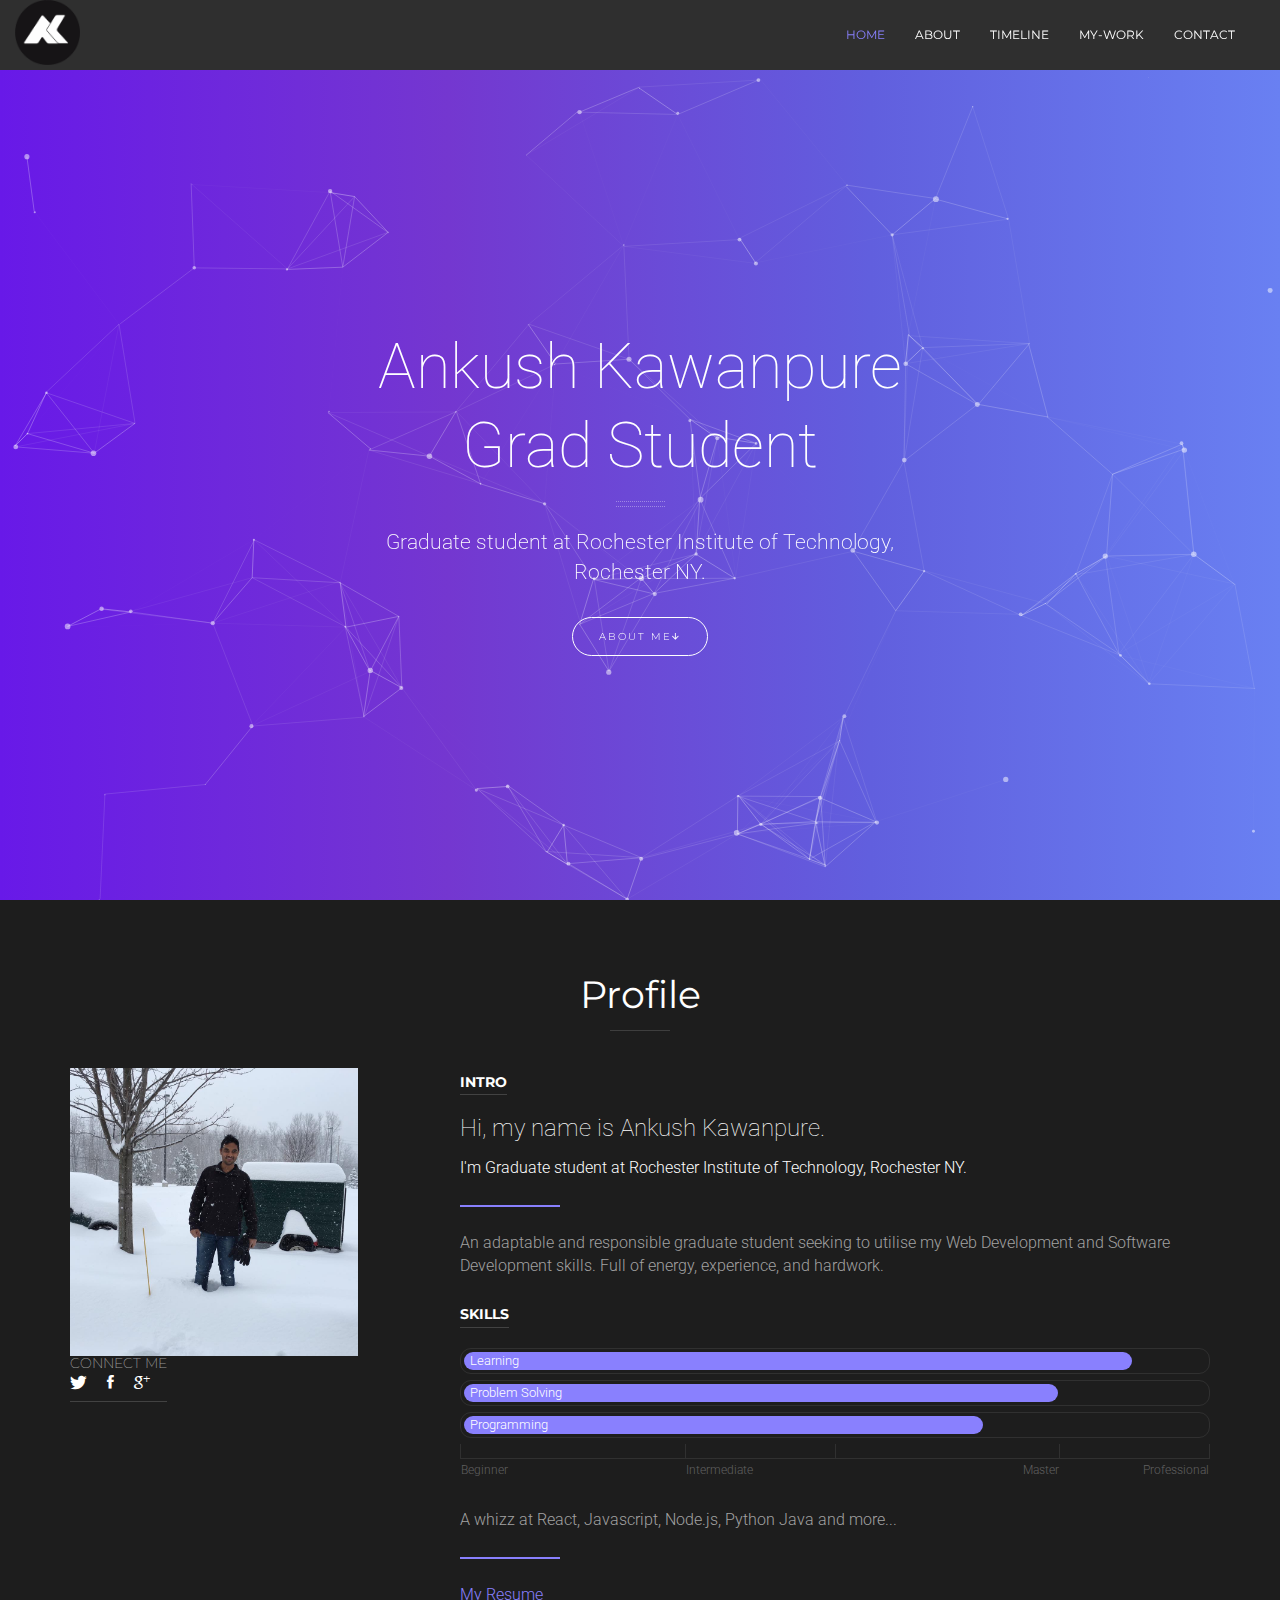
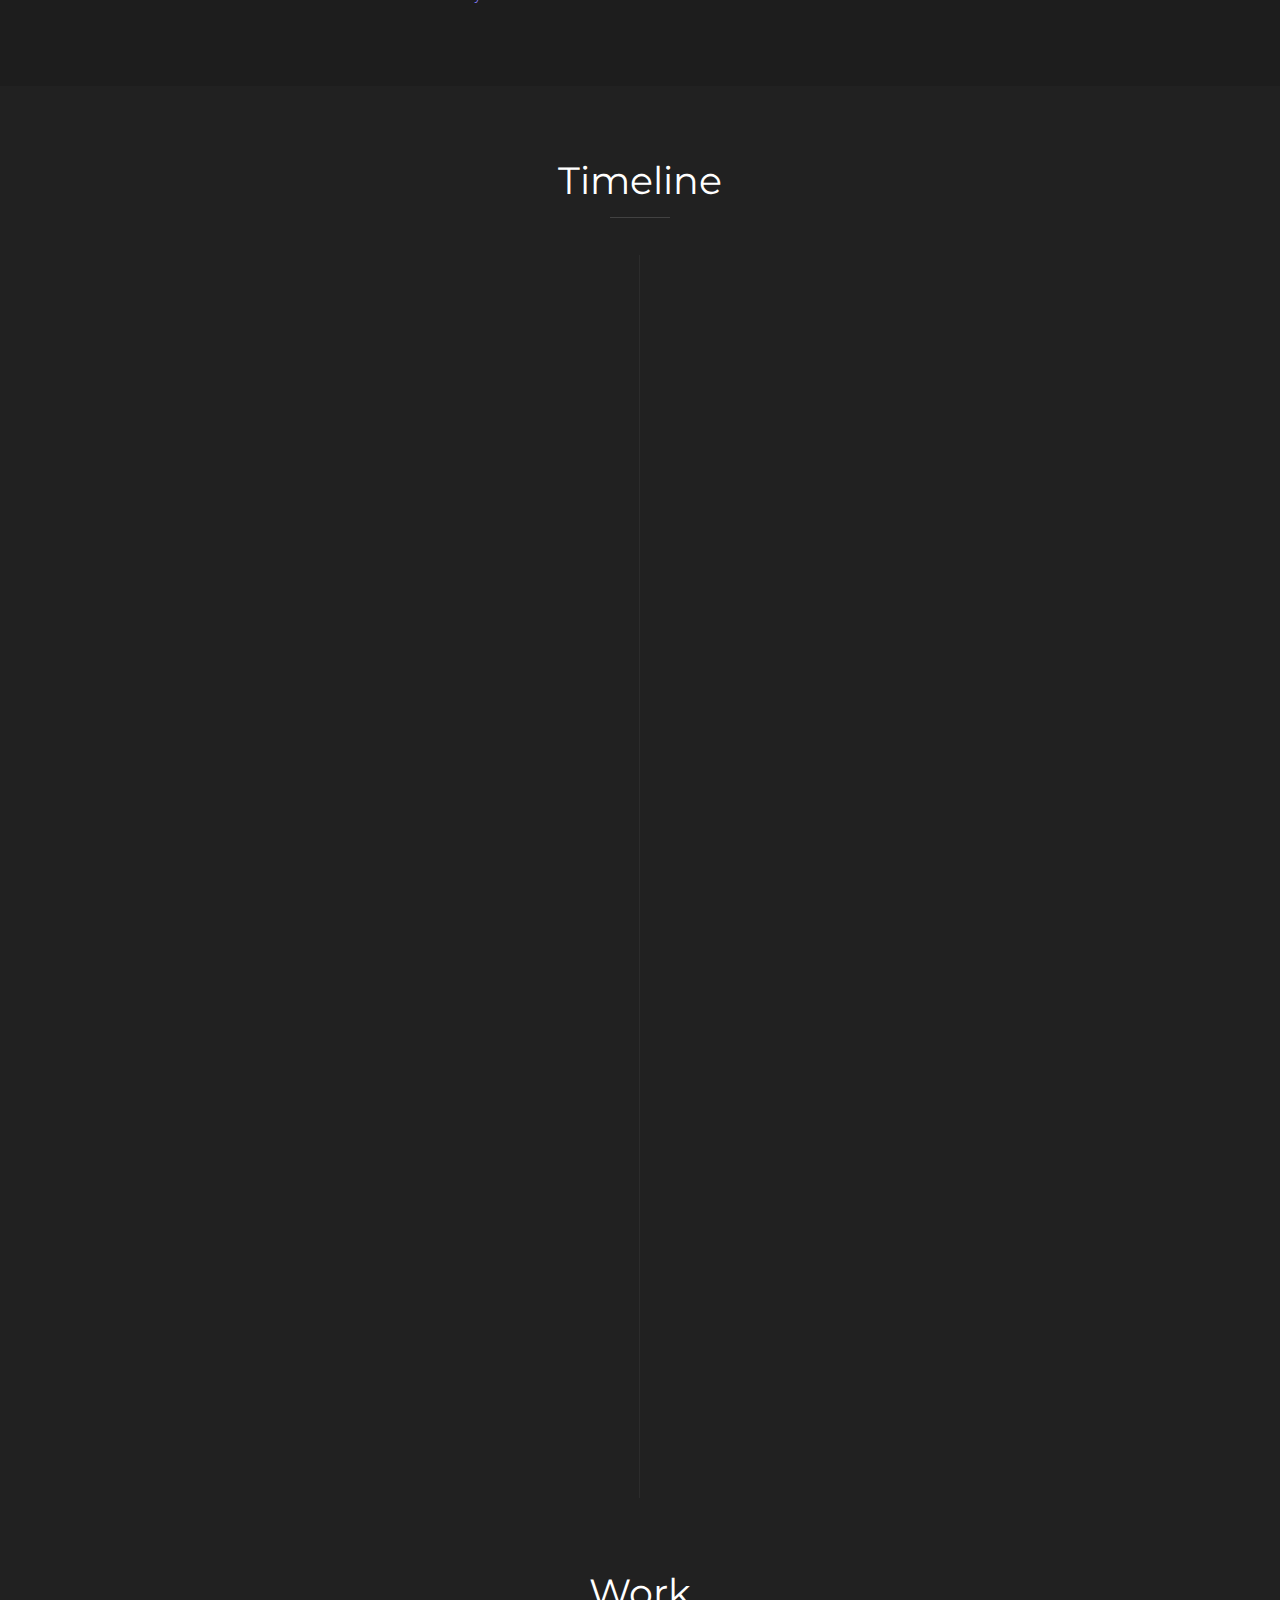
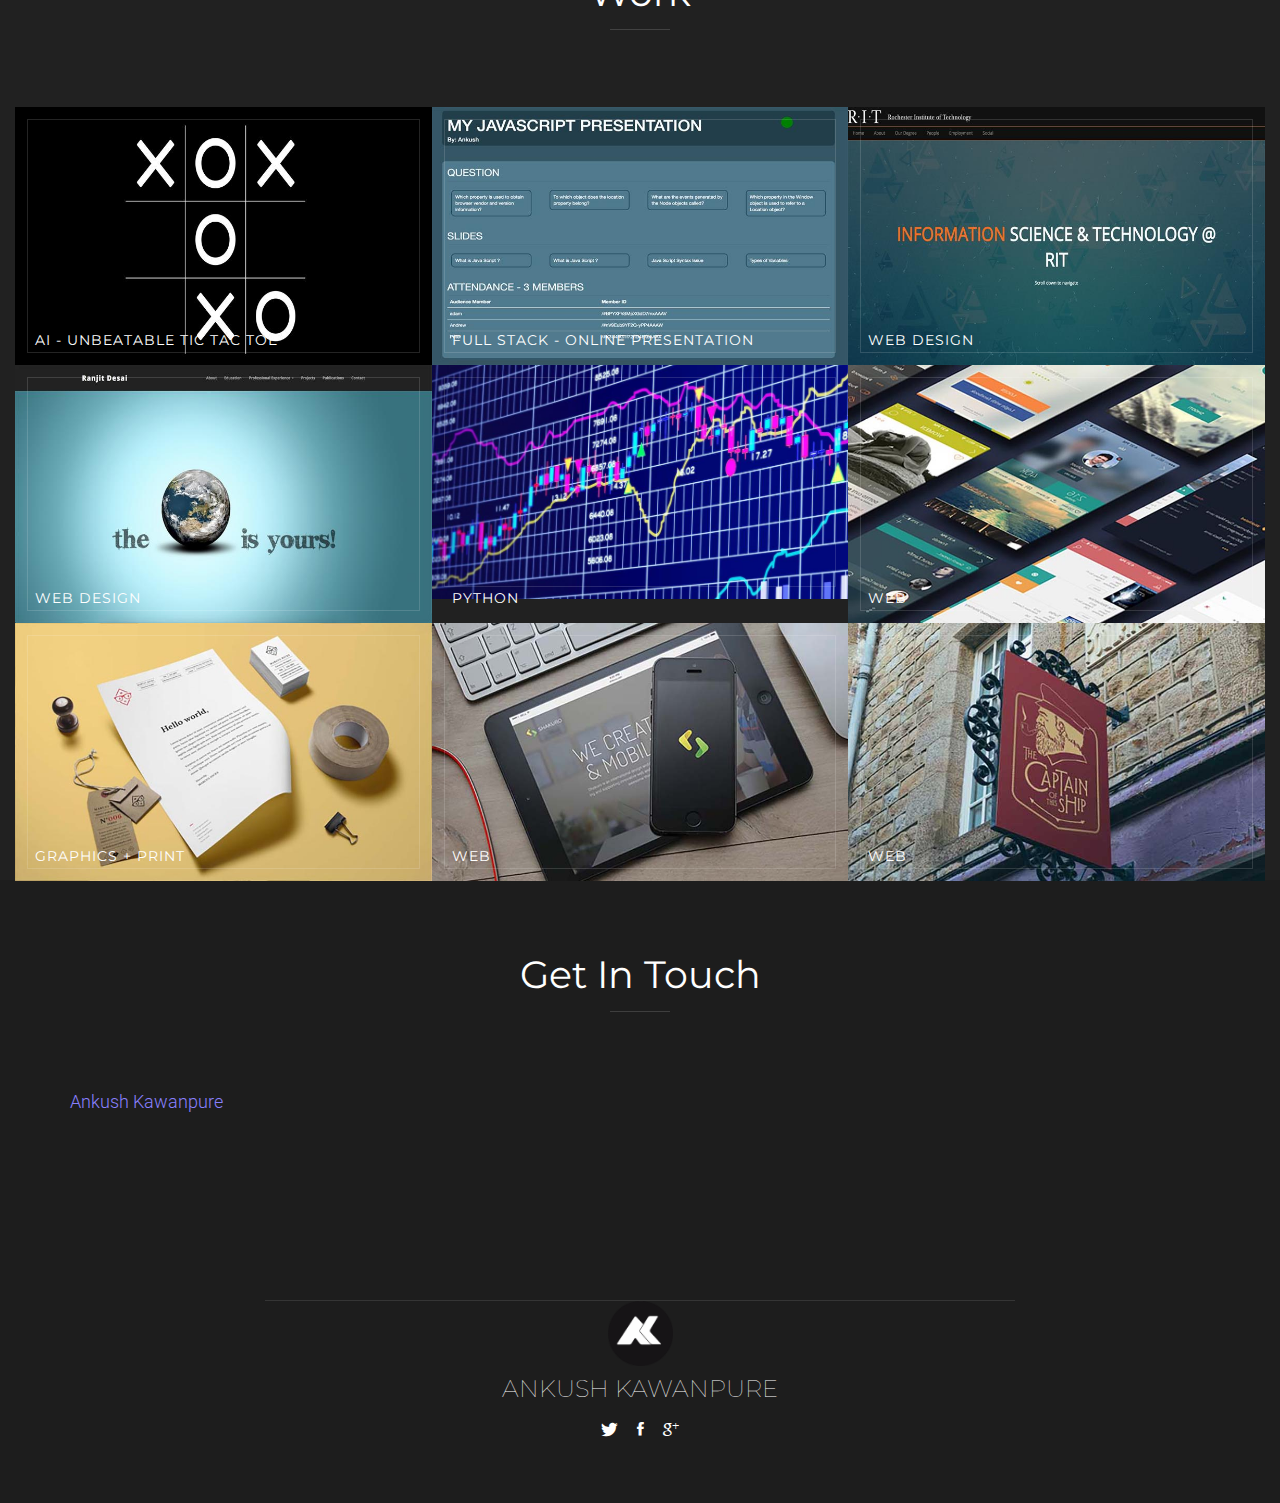
==== commit 85950b6a: "work changes" ====
--- a/HTML/index.html
+++ b/HTML/index.html
@@ -4,8 +4,12 @@
 <head>
 	<meta charset="utf-8"/>
 	<meta name="author" content="Ankush Kawanpure" />
-	<meta name="description" content="Particles - Personal + Agency Template">
+	<meta name="description" content="Online Home of Ankush Kawanpure">
 	<meta name="viewport" content="width=device-width, initial-scale=1.0, maximum-scale=1.0, user-scalable=no">
+
+	<meta http-equiv="x-ua-compatible" content="IE=edge,chrome= 1"/>
+	<meta name="keywords" content="Ankush Kawanpure, Ankush, Kawanpure, RIT, Rochester institute of Technology" >
+
 	<title>Ankush Kawanpure</title>
 
 	<!-- Royal Preloader CSS -->
@@ -22,7 +26,7 @@
 	<script type="text/javascript">
 		Royal_Preloader.config({
 		    mode:           'number',
-		    showProgress:   false,
+		    showProgress:   true,
 		    background:     '#1d1d1d'
 		});
 	</script>
@@ -58,32 +62,32 @@
 	<div id="royal_preloader"></div>
 
 	<!-- Start Switcher / Remove for production -->
-	<div class="demo_changer">
-	    <div class="demo-icon">
-	        <i class="pe-7s-settings"></i>
-	    </div><!-- end opener icon -->
-	    <div class="form_holder">
-	        <div class="row">
-	            <div class="col-sm-12">
-	                <div class="predefined_styles">
-	                	<h4>Base</h4>
-	                    <a href="#" data-rel="main-css" class="styleswitch2"><div class="btn dark-css-square"></div></a>
-	                    <a href="#" data-rel="base-light" class="styleswitch2"><div class="btn light-css-square"></div></a>
-	                    <hr>
-	                    <h4>Colors</h4>
-	                    <a href="#" data-rel="main-css" class="styleswitch"><div class="btn purple-css-square"></div></a>
-	                    <a href="#" data-rel="blue" class="styleswitch"><div class="btn blue-css-square"></div></a>
-	                    <a href="#" data-rel="green" class="styleswitch"><div class="btn green-css-square"></div></a>
-	                    <a href="#" data-rel="orange" class="styleswitch"><div class="btn orange-css-square"></div></a>
-	                    <a href="#" data-rel="red" class="styleswitch"><div class="btn red-css-square"></div></a>
-	                    <a href="#" data-rel="orangelight" class="styleswitch"><div class="btn orangelight-css-square"></div></a>
-	                    <a href="#" data-rel="seagul" class="styleswitch"><div class="btn seagul-css-square"></div></a>
-	                    <a href="#" data-rel="pinkish" class="styleswitch"><div class="btn pinkish-css-square"></div></a>
-	                </div><!-- /.end predefined_styles -->
-	            </div><!-- /.end col -->
-	        </div><!-- /.end row -->
-	    </div><!-- /.end form_holder -->
-	</div><!-- /.end demo_changer -->
+	<!--<div class="demo_changer">-->
+	    <!--<div class="demo-icon">-->
+	        <!--<i class="pe-7s-settings"></i>-->
+	    <!--</div>&lt;!&ndash; end opener icon &ndash;&gt;-->
+	    <!--<div class="form_holder">-->
+	        <!--<div class="row">-->
+	            <!--<div class="col-sm-12">-->
+	                <!--<div class="predefined_styles">-->
+	                	<!--<h4>Base</h4>-->
+	                    <!--<a href="#" data-rel="main-css" class="styleswitch2"><div class="btn dark-css-square"></div></a>-->
+	                    <!--<a href="#" data-rel="base-light" class="styleswitch2"><div class="btn light-css-square"></div></a>-->
+	                    <!--<hr>-->
+	                    <!--<h4>Colors</h4>-->
+	                    <!--<a href="#" data-rel="main-css" class="styleswitch"><div class="btn purple-css-square"></div></a>-->
+	                    <!--<a href="#" data-rel="blue" class="styleswitch"><div class="btn blue-css-square"></div></a>-->
+	                    <!--<a href="#" data-rel="green" class="styleswitch"><div class="btn green-css-square"></div></a>-->
+	                    <!--<a href="#" data-rel="orange" class="styleswitch"><div class="btn orange-css-square"></div></a>-->
+	                    <!--<a href="#" data-rel="red" class="styleswitch"><div class="btn red-css-square"></div></a>-->
+	                    <!--<a href="#" data-rel="orangelight" class="styleswitch"><div class="btn orangelight-css-square"></div></a>-->
+	                    <!--<a href="#" data-rel="seagul" class="styleswitch"><div class="btn seagul-css-square"></div></a>-->
+	                    <!--<a href="#" data-rel="pinkish" class="styleswitch"><div class="btn pinkish-css-square"></div></a>-->
+	                <!--</div>&lt;!&ndash; /.end predefined_styles &ndash;&gt;-->
+	            <!--</div>&lt;!&ndash; /.end col &ndash;&gt;-->
+	        <!--</div>&lt;!&ndash; /.end row &ndash;&gt;-->
+	    <!--</div>&lt;!&ndash; /.end form_holder &ndash;&gt;-->
+	<!--</div>&lt;!&ndash; /.end demo_changer &ndash;&gt;-->
 	<!-- End Switcher / Remove for production -->
 
 	<!-- Begin Header -->
@@ -94,11 +98,18 @@
 				<!--<div class="row">-->
 					<!-- Brand and toggle get grouped for better mobile display -->
 					<div class="navbar-header">
+						<button type = "button" class="navbar-toggle" data-toggle="collapse" data-target ="#bs-navbar-collapse-1" aria-expanded="false">
+							<span class="sr-only"> Toggle Navigation</span>
+							<span class="icon-bar"></span>
+							<span class="icon-bar"></span>
+							<span class="icon-bar"></span>
+						</button>
+
 						<a href="#home" data-id="home" class="scroll-link"><img src="./images/logos/header-logo.png"  alt="Logo"></a>
 					</div>
 
 					<!-- Collect the nav links, forms, and other content for toggling -->
-					<div class="collapse navbar-collapse" id="bs-example-navbar-collapse-1">
+					<div class="collapse navbar-collapse " id="bs-navbar-collapse-1">
 						<ul class="nav navbar-nav navbar-right">
 							<li><a href="#home" data-id="home" class="scroll-link">Home</a></li>
 							<li><a href="#profile" data-id="profile" class="scroll-link">About</a></li>
@@ -129,7 +140,7 @@
 					</div>
 					<hr>
 					<p>Graduate student at Rochester Institute of Technology, Rochester NY.</p>
-					<a href="#work" data-id="work" class="scroll-link btn btn-default btn-white btn-lg mt15">About ME <span class="ion-android-arrow-down"></span></a>
+					<a href="#profile" data-id="profile" class="scroll-link btn btn-default btn-white btn-lg mt15">ABOUT ME<span class="ion-android-arrow-down"></span></a>
 				</div><!-- /.column -->
 			</div><!-- /.vertical center -->
 		</div><!-- /.container -->
@@ -147,37 +158,44 @@
 			</div><!-- /.row -->
 			<div class="row">
 				<div class="col-sm-4">
-					<img alt="" src="images/mypic/pic1.jpg" class="img-responsive">
-					<div class="profile-box">
-						<ul class="list-unstyled">
-							<li><strong>Name:</strong> Ankush Kawanpure</li>
-							<!--<li><strong>Nationality:</strong> Bulgaria</li>-->
-							<!--<li><strong>Position:</strong> Top Dog</li>-->
-							<!--<li><strong>Phone:</strong> (000) 1234 5678</li>-->
-							<li><strong>Email:</strong>aak3988@rit.edu</li>
-						</ul>
-					</div>
+					<img alt="" src="images/mypic/pic1.jpg" class="img-responsive-profile">
+					<div class="heading-1">
+						<h5>Connect Me </h5>
+
+						<a href="#"><span class="ion-social-twitter social-icons-dark-hover mr15"></span></a>
+						<a href="#"><span class="ion-social-facebook social-icons-dark-hover mr15"></span></a>
+						<a href="#"><span class="ion-social-googleplus-outline social-icons-dark-hover"></span></a>
+
+					</div>
+
+					<!--<div class="profile-box">-->
+						<!--&lt;!&ndash;<ul class="list-unstyled">&ndash;&gt;-->
+							<!--&lt;!&ndash;<li><strong>Name:</strong> Ankush Kawanpure</li>&ndash;&gt;-->
+							<!--&lt;!&ndash;<li><strong>Email:</strong> aak3988@rit.edu</li>&ndash;&gt;-->
+						<!--&lt;!&ndash;</ul>&ndash;&gt;-->
+					<!--</div>-->
 				</div><!-- column -->
 				<div class="col-sm-8 mt30-xs">
 					<h5 class="heading-1 mb20">Intro</h5>
-					<h3 class="mb15 no-margin-top">Hi, my name is Ankush Kawanpure. I am the project leader.</h3>
-					<p class="text-small text-switch">No, thank ye, Bunger, said the English Captain, "he's welcome to the arm he has, since I can't help it, and didn't know him then; but not to another one. No more White Whales for me; I've lowered for him once.</p>
+					<h3 class="mb15 no-margin-top">Hi, my name is Ankush Kawanpure.</h3>
+					<p class="text-small text-switch">I'm Graduate student at Rochester Institute of Technology, Rochester NY.</p>
 					<span class="divider"></span>
-					<p class="text-small">"Well, then," interrupted Bunger, "give him your left arm for bait to get the right. Do you know, gentlemen"—very gravely and mathematically bowing to each Captain in succession—"Do you know, gentlemen, that the digestive organs of the whale are so inscrutably constructed by Divine Providence, that it is quite impossible for him to completely digest even a man's arm? And he knows it too.</p>
+					<p class="text-small">An adaptable and responsible graduate student seeking to utilise my Web Development and Software Development skills.
+					Full of energy, experience, and hardwork.</p>
 					<h5 class="heading-1 mt20 mb20">Skills</h5>
 					<div class="progress">
-						<div class="progress-bar text-left" role="progressbar" aria-valuenow="60" aria-valuemin="0" aria-valuemax="100" style="width: 60%;">
-							Development
+						<div class="progress-bar text-left" role="progressbar" aria-valuenow="90" aria-valuemin="0" aria-valuemax="100" style="width: 90%;">
+							Learning
 						</div>
 					</div>
 					<div class="progress">
-						<div class="progress-bar text-left" role="progressbar" aria-valuenow="75" aria-valuemin="0" aria-valuemax="100" style="width: 75%;">
-							Design
+						<div class="progress-bar text-left" role="progressbar" aria-valuenow="80" aria-valuemin="0" aria-valuemax="100" style="width: 80%;">
+							Problem Solving
 						</div>
 					</div>
 					<div class="progress">
-						<div class="progress-bar text-left" role="progressbar" aria-valuenow="90" aria-valuemin="0" aria-valuemax="100" style="width: 90%;">
-							Icon Design
+						<div class="progress-bar text-left" role="progressbar" aria-valuenow="70" aria-valuemin="0" aria-valuemax="100" style="width: 70%;">
+							Programming
 						</div>
 					</div>
 					<div class="progress-meter">
@@ -186,7 +204,11 @@
 						<div class="meter meter-right" style="width: 20%;"><span class="meter-text">Professional</span></div>
 						<div class="meter meter-right" style="width: 30%;"><span class="meter-text">Master</span></div>
 					</div>
-					<p class="text-small mt50 no-margin-bottom"><span class="text-switch">"Good God!"</span> cried the English Captain, to whom the question was put. "What's the matter? He was heading east, I think.—Is your Captain crazy?" whispering Fedallah.</p>
+					<p class="text-small mt50 no-margin-bottom">A whizz at React, Javascript, Node.js, Python Java and more...
+						<span class="divider"></span>
+						<a href="https://drive.google.com/file/d/0B5rasNigQvOxSFVjWDJxMjZVVHc/view?usp=sharing" target="_blank">My Resume</a>
+					</p>
+
 				</div><!-- /.column -->
 			</div><!-- /.row -->
 		</div><!-- /.container -->
@@ -211,11 +233,14 @@
 							<div class="timeline-image scaleReveal"><img alt="" class="img-circle img-responsive" src="images/timeline/intuit_logo.png"></div>
 							<div class="timeline-panel leftReveal">
 								<div class="timeline-heading">
-									<h5 class="heading-1 mb15">Jan 2017</h5>
+									<h5 class="heading-1 mb15">Jan 2017 - July 2017</h5>
 									<h4 class="subheading">Started working for Intuit. inc</h4>
 								</div>
 								<div class="timeline-body">
-									<p>Lorem ipsum dolor sit amet, consectetur adipisicing elit. Sunt ut voluptatum eius sapiente, totam reiciendis temporibus qui quibusdam, recusandae sit vero unde, sed, incidunt et ea quo dolore laudantium consectetur!</p>
+									<p>Worked with the Designers and the Customers to develop new features of migration tools to deliver an ideal user experience.</p>
+									<p>Improved the build process of migration tools.</p>
+									<p>Acted as a user of migration tools to re-platform topic content in TurboTax</p>
+									<p>Practiced Agile, Collaborative development.</p>
 								</div>
 							</div>
 						</li>
@@ -225,35 +250,37 @@
 							<div class="timeline-image scaleReveal"><img alt="" class="img-circle img-responsive" src="images/timeline/ritlogo.jpg"></div>
 							<div class="timeline-panel rightReveal">
 								<div class="timeline-heading">
-									<h5 class="heading-1 mb15">Aug 2015</h5>
-									<h4 class="subheading">Started Graduate school</h4>
+									<h5 class="heading-1 mb15">Aug 2015 - Present</h5>
+									<h4 class="subheading">Graduate school</h4>
 								</div>
 								<div class="timeline-body">
-									<p>Lorem ipsum dolor sit amet, consectetur adipisicing elit. Sunt ut voluptatum eius sapiente, totam reiciendis temporibus qui quibusdam, recusandae sit vero unde, sed, incidunt et ea quo dolore laudantium consectetur!</p>
+									<p>Working toward the completion of Master's Degree in the Computer science </p>
 								</div>
 							</div>
 						</li>
 
 						<!-- Item 3 -->
 						<li>
-							<div class="timeline-image scaleReveal"><img alt="" class="img-circle img-responsive" src="images/timeline/ritlogo.jpg"></div>
+							<div class="timeline-image scaleReveal"><img alt="" class="img-circle img-responsive" src="images/timeline/quick-heal-logo.png"></div>
 							<div class="timeline-panel leftReveal">
 								<div class="timeline-heading">
-									<h5 class="heading-1 mb15">Jul 2014</h5>
+									<h5 class="heading-1 mb15">Jul 2014 - Jul 2015 </h5>
 									<h4 class="subheading">Stared working for QuickHeal Ltd.</h4>
 								</div>
-								<div class="timeline-body"> <p>Lorem ipsum dolor sit amet, consectetur adipisicing elit. Sunt ut voluptatum eius sapiente, totam reiciendis temporibus qui quibusdam, recusandae sit vero unde, sed, incidunt et ea quo dolore laudantium consectetur!</p>
+								<div class="timeline-body">
+									<p>Worked as a part of web services team, responsible for the backend services of Quick heal antivirus.</p>
+									<p>Worked on load and stress testing of web services on AWS servers.</p>
 								</div>
 							</div>
 						</li>
 
 						<!-- Item 4 -->
 						<li class="timeline-inverted">
-							<div class="timeline-image scaleReveal"><img alt="" class="img-circle img-responsive" src="images/timeline/ritlogo.jpg"></div>
+							<div class="timeline-image scaleReveal"><img alt="" class="img-circle img-responsive" src="images/timeline/vit-logo.jpg"></div>
 							<div class="timeline-panel rightReveal">
 								<div class="timeline-heading">
-									<h5 class="heading-1 mb15">July 2016</h5>
-									<h4 class="subheading">We Expand to 15 Employees</h4>
+									<h5 class="heading-1 mb15">July 2010 - July 2014</h5>
+									<h4 class="subheading">Bachelor of Technology in Computer Engineering</h4>
 								</div>
 								<div class="timeline-body">
 									<p>Lorem ipsum dolor sit amet, consectetur adipisicing elit. Sunt ut voluptatum eius sapiente, totam reiciendis temporibus qui quibusdam, recusandae sit vero unde, sed, incidunt et ea quo dolore laudantium consectetur!</p>
@@ -281,85 +308,86 @@
 			<div id="thework">
 				<!-- Item 1 -->
 				<div class="col-xs-12 col-sm-6 col-md-4 col-lg-4 portfolio-box no-padding mix graphics" data-my-order="3">
-					<div class="portfolio-image-holder"><img src="images/work/1.jpg" alt="1" class="img-responsive portfolio-image"></div>
-					<span class="portfolio-badge badge">Graphics</span>
-					<span class="portfolio-hover">
-						<span>
-							<a href="https://dribbble.com/" target="_blank">
-								<span class="portfolio-links"><span class="ion-ios-arrow-right portfolio-links-icons"></span></span>
-							</a>
-							<a href="images/work/1.jpg" class="zoom" title="Equipt Design">
-								<span class="portfolio-links"><span class="ion-arrow-expand portfolio-links-icons"></span></span>
-							</a>
-							<span class="project-title no-margin-bottom mt10">Equipt Design</span>
+					<div class="portfolio-image-holder"><img src="images/work/tictactoe.jpg" alt="Tic Tac Toe" class="img-responsive portfolio-image"></div>
+					<span class="portfolio-badge badge">AI - Unbeatable Tic tac toe </span>
+					<span class="portfolio-hover">
+						<span>
+							<a href="https://github.com/ankushkawanpure/tictactoe" target="_blank">
+								<span class="portfolio-links"><span class="ion-ios-arrow-right portfolio-links-icons"></span></span>
+							</a>
+							<a href="https://ankushkawanpure-tictactoe.herokuapp.com/" target="_blank" title="Tic Tac Toe">
+								<span class="portfolio-links"><span class="ion-arrow-expand portfolio-links-icons"></span></span>
+							</a>
+							<span class="project-title no-margin-bottom mt10">Tic Tac Toe</span>
 						</span>
 					</span>
 				</div><!-- /.column -->
 
 				<!-- Item 2 -->
 				<div class="col-xs-12 col-sm-6 col-md-4 col-lg-4 portfolio-box no-padding mix print identity" data-my-order="6">
-					<div class="portfolio-image-holder"><img src="images/work/2.jpg" alt="2" class="img-responsive portfolio-image"></div>
-					<span class="portfolio-badge badge">Print + Identity</span>
-					<span class="portfolio-hover">
-						<span>
-							<a href="https://dribbble.com/" target="_blank">
-								<span class="portfolio-links"><span class="ion-ios-arrow-right portfolio-links-icons"></span></span>
-							</a>
-							<a href="images/work/2.jpg" class="zoom" title="Goodman's Burger">
-								<span class="portfolio-links"><span class="ion-arrow-expand portfolio-links-icons"></span></span>
-							</a>
-							<span class="project-title no-margin-bottom mt10">Goodman's Burger</span>
+					<div class="portfolio-image-holder"><img src="images/work/groupPresentation.jpg" alt="2" class="img-responsive portfolio-image"></div>
+					<span class="portfolio-badge badge">Full Stack - Online Presentation</span>
+					<span class="portfolio-hover">
+						<span>
+							<a href="https://github.com/ankushkawanpure/React-Presentation-Survey/" target="_blank">
+								<span class="portfolio-links"><span class="ion-ios-arrow-right portfolio-links-icons"></span></span>
+							</a>
+							<a href="https://grouppresentation.herokuapp.com/"  target="_blank" title="Online Presentation">
+								<span class="portfolio-links"><span class="ion-arrow-expand portfolio-links-icons"></span></span>
+							</a>
+							<span class="project-title no-margin-bottom mt10">Online Presentation</span>
 						</span>
 					</span>
 				</div><!-- /.column -->
 
 				<!-- Item 3 -->
 				<div class="col-xs-12 col-sm-6 col-md-4 col-lg-4 portfolio-box no-padding mix identity" data-my-order="4">
-					<div class="portfolio-image-holder"><img src="images/work/3.jpg" alt="3" class="img-responsive portfolio-image"></div>
-					<span class="portfolio-badge badge">Print</span>
-					<span class="portfolio-hover">
-						<span>
-							<a href="https://dribbble.com/" target="_blank">
-								<span class="portfolio-links"><span class="ion-ios-arrow-right portfolio-links-icons"></span></span>
-							</a>
-							<a href="images/work/3.jpg" class="zoom" title="Paper Mockup">
-								<span class="portfolio-links"><span class="ion-arrow-expand portfolio-links-icons"></span></span>
-							</a>
-							<span class="project-title no-margin-bottom mt10">Paper Mockup</span>
+					<div class="portfolio-image-holder"><img src="images/work/iste.jpg" alt="3" class="img-responsive portfolio-image"></div>
+					<span class="portfolio-badge badge">Web Design</span>
+					<span class="portfolio-hover">
+						<span>
+							<a href="https://github.com/ankushkawanpure/iste-rest-website" target="_blank">
+								<span class="portfolio-links"><span class="ion-ios-arrow-right portfolio-links-icons"></span></span>
+							</a>
+							<a href="https://people.rit.edu/aak3988/Project2/index.html"  target="_blank" title="ISTE Rest Api Implementation">
+								<span class="portfolio-links"><span class="ion-arrow-expand portfolio-links-icons"></span></span>
+							</a>
+							<span class="project-title no-margin-bottom mt10">ISTE Rest Api Implementation</span>
 						</span>
 					</span>
 				</div><!-- /.column -->
 
 				<!-- Item 4 -->
 				<div class="col-xs-12 col-sm-6 col-md-4 col-lg-4 portfolio-box no-padding mix graphics" data-my-order="5">
-					<div class="portfolio-image-holder"><img src="images/work/4.jpg" alt="4" class="img-responsive portfolio-image"></div>
-					<span class="portfolio-badge badge">Graphics</span>
-					<span class="portfolio-hover">
-						<span>
-							<a href="https://dribbble.com/" target="_blank">
-								<span class="portfolio-links"><span class="ion-ios-arrow-right portfolio-links-icons"></span></span>
-							</a>
-							<a href="images/work/4.jpg" class="zoom" title="Simple Pleasure">
-								<span class="portfolio-links"><span class="ion-arrow-expand portfolio-links-icons"></span></span>
-							</a>
-							<span class="project-title no-margin-bottom mt10">Simple Pleasure</span>
+					<div class="portfolio-image-holder"><img src="images/work/ranjit.jpg" alt="4" class="img-responsive portfolio-image"></div>
+					<span class="portfolio-badge badge">Web Design</span>
+					<span class="portfolio-hover">
+						<span>
+							<a href="https://github.com/ankushkawanpure/ranjit-web" target="_blank">
+								<span class="portfolio-links"><span class="ion-ios-arrow-right portfolio-links-icons"></span></span>
+							</a>
+
+							<a href="https://ankushkawanpure.github.io/ranjit-web/"  target="_blank" title="Ranjit PortPolio">
+								<span class="portfolio-links"><span class="ion-arrow-expand portfolio-links-icons"></span></span>
+							</a>
+							<span class="project-title no-margin-bottom mt10">Ranjit PortPolio</span>
 						</span>
 					</span>
 				</div><!-- /.column -->
 
 				<!-- Item 5 -->
 				<div class="col-xs-12 col-sm-6 col-md-4 col-lg-4 portfolio-box no-padding mix print identity" data-my-order="2">
-					<div class="portfolio-image-holder"><img src="images/work/5.jpg" alt="5" class="img-responsive portfolio-image"></div>
-					<span class="portfolio-badge badge">Print + Identity</span>
-					<span class="portfolio-hover">
-						<span>
-							<a href="https://dribbble.com/" target="_blank">
-								<span class="portfolio-links"><span class="ion-ios-arrow-right portfolio-links-icons"></span></span>
-							</a>
-							<a href="images/work/5.jpg" class="zoom" title="Wine Bottles">
-								<span class="portfolio-links"><span class="ion-arrow-expand portfolio-links-icons"></span></span>
-							</a>
-							<span class="project-title no-margin-bottom mt10">Wine Bottles</span>
+					<div class="portfolio-image-holder"><img src="images/work/stock.jpg" alt="5" class="img-responsive portfolio-image"></div>
+					<span class="portfolio-badge badge">Python</span>
+					<span class="portfolio-hover">
+						<span>
+							<a href="hhttps://github.com/ankushkawanpure/Stock-python" target="_blank">
+								<span class="portfolio-links"><span class="ion-ios-arrow-right portfolio-links-icons"></span></span>
+							</a>
+							<a href="images/work/stock.jpg" class="zoom" title="Stock With Python">
+								<span class="portfolio-links"><span class="ion-arrow-expand portfolio-links-icons"></span></span>
+							</a>
+							<span class="project-title no-margin-bottom mt10">Stock With Python</span>
 						</span>
 					</span>
 				</div><!-- /.column -->
@@ -441,80 +469,14 @@
 		<div class="container">
 			<div class="row mb30">
 				<div class="col-sm-10 col-sm-offset-1 col-md-8 col-md-offset-2 col-lg-6 col-lg-offset-3 section-title text-center">
-					<h2>Contact</h2>
+					<h2>Get In Touch</h2>
 					<span class="section-divider mb15"></span>
-					<p class="no-margin scaleReveal">Our team is from all over the world and we know how to deliver quality pixels from miles away.</p>
-				</div><!-- /.column -->
-			</div><!-- /.row -->
-			<div class="row">
-				<div class="col-sm-5 col-lg-4">
-					<h5 class="heading-1 mb20">Visit Us</h5>
-					<h4 class="mb15">142 Pelican Drive • 1252nd Floor, Suite 420<br>New York City, New York 99912</h4>
-					<p class="no-margin text-xs-small">Temporibus autem quibusdam et aut officiis debitis aut rerum necessitatibus saepe eveniet ut et voluptates. Temporibus autem quibusdam et aut.</p>
-					<hr class="mini-hr">
-					<p class="text-xs-small mb5"><strong class="text-switch">Email:</strong> info@particle.com</p>
-					<p class="text-xs-small mb5"><strong class="text-switch">Phone:</strong> +1 212-249-2390</p>
-					<p class="text-xs-small mb5"><strong class="text-switch">Fax:</strong> +1 112-444-2390</p>
-				</div><!-- /.column -->
-				<div class="col-sm-6 col-lg-7 mt30-xs">
-					<form data-toggle="validator" id="contactForm" name="contactForm">
-						<div class="row">
-							<div class="col-sm-6">
-								<div class="form-group">
-									<div class="controls">
-										<input class="form-control" data-error="This section is required."
-										id="msg_subject" placeholder="Subject *" required="" type="text">
-										<div class="help-block with-errors"></div>
-									</div>
-								</div>
-							</div><!-- /.column -->
-							<div class="col-sm-6">
-								<div class="form-group">
-									<div class="controls">
-										<input class="form-control" id="phone" placeholder="Phone" type="text">
-									</div>
-								</div>
-							</div><!-- /.column -->
-						</div><!-- /.row -->
-						<div class="row mb10">
-							<div class="col-sm-6">
-								<div class="form-group">
-									<div class="controls">
-										<input class="form-control" data-error="This section is required." id="name" placeholder="Your Name *" required="" type="text">
-										<div class="help-block with-errors"></div>
-									</div>
-								</div>
-							</div><!-- /.column -->
-							<div class="col-sm-6">
-								<div class="form-group">
-									<div class="controls">
-										<input class="email form-control" data-error="This section is required." id="email" placeholder="Email *" required="" type="email">
-										<div class="help-block with-errors"></div>
-									</div>
-								</div>
-							</div><!-- /.column -->
-						</div><!-- /.row -->
-						<div class="row">
-							<div class="col-sm-12">
-								<div class="form-group">
-									<div class="controls">
-										<textarea class="form-control" data-error="This section is required." id="message" placeholder="Message *" required="" rows="5"></textarea>
-										<div class="help-block with-errors"></div>
-									</div>
-								</div>
-							</div>
-						</div>
-						<div class="row mt15">
-							<div class="col-sm-6">
-								<div id="msgSubmit" class="h4 hidden mt10 no-margin-bottom"></div>
-							</div><!-- /.column -->
-							<div class="col-sm-6 text-right">
-								<button type="submit" id="submit" class="btn btn-default btn-lg">Send</button>
-							</div><!-- /.column -->
-						</div><!-- /.row -->
-					</form><!-- /.form -->
-				</div><!-- /.column -->
-			</div><!-- /.row -->
+					<p class="no-margin scaleReveal">I would love to hear from you.</p>
+				</div><!-- /.column -->
+			</div><!-- /.row -->
+
+			<!--<div class="LI-profile-badge"  data-version="v1" data-size="medium" data-locale="en_US" data-type="horizontal" data-theme="dark" data-vanity="ankush-kawanpure-06267848"><a class="LI-simple-link" href='https://www.linkedin.com/in/ankush-kawanpure-06267848?trk=profile-badge'>Ankush Kawanpure</a></div>-->
+			<div class="LI-profile-badge"  data-version="v1" data-size="medium" data-locale="en_US" data-type="horizontal" data-theme="dark" data-vanity="ankush-kawanpure-06267848"><a class="LI-simple-link" href='https://www.linkedin.com/in/ankush-kawanpure-06267848?trk=profile-badge'>Ankush Kawanpure</a></div>
 		</div><!-- /.container -->
 	</section><!-- /.section -->
 	<!-- End Contact -->
@@ -528,6 +490,8 @@
 		<div class="container">
 			<div class="row">
 				<div class="col-sm-8 col-sm-offset-2 text-center">
+					<hr>
+
 					<img src="./images/logos/header-logo.png"  alt="Logo">
 					<h2 class="theme-title">Ankush Kawanpure</h2>
 					<a href="#"><span class="ion-social-twitter social-icons-dark-hover mr15"></span></a>
@@ -535,15 +499,14 @@
 	                <a href="#"><span class="ion-social-googleplus-outline social-icons-dark-hover"></span></a>
 				</div>
 			</div>
-			<div class="row">
-				<div class="col-sm-8 col-sm-offset-2 text-small text-center">
-					<hr>
-
-
-					<button type="button" class="btn btn-primary btn-up-footer btn-lg scroll-top">Up</button>
-					<p class="no-margin">&copy; Ankush Kawanpure</p>
-				</div>
-			</div>
+
+			<!--<div class="row">-->
+				<!--<div class="col-sm-8 col-sm-offset-2 text-small text-center">-->
+					<!--<hr>-->
+					<!--<button type="button" class="btn btn-primary btn-up-footer btn-lg scroll-top">Up</button>-->
+					<!--<p class="no-margin">&copy; Ankush Kawanpure</p>-->
+				<!--</div>-->
+			<!--</div>-->
 		</div>
 	</footer>
 	<!-- Begin Footer -->
@@ -569,6 +532,7 @@
 	<script type="text/javascript" src="js/scrollreveal.min.js"></script>
 	<script type="text/javascript" src="js/style-switcher.js"></script><!-- Remove for production -->
 	<script type="text/javascript" src="js/main.js"></script>
+	<script type="text/javascript" src="https://platform.linkedin.com/badges/js/profile.js" async defer></script>
 </body>
 
 </html>
--- a/HTML/css/style.css
+++ b/HTML/css/style.css
@@ -320,6 +320,16 @@
 
 .img-responsive { width: 100%; }
 
+.profile-pic {
+    font-weight: 100;
+    color: #fff;
+    padding-top: 10px;
+    /*margin: 10px;*/
+    font-size: 18px;
+}
+
+.img-responsive-profile { width: 80%; }
+
 .breadcrumb-holder {
     padding: 12px 17px 12px 0;
     background: #272727;
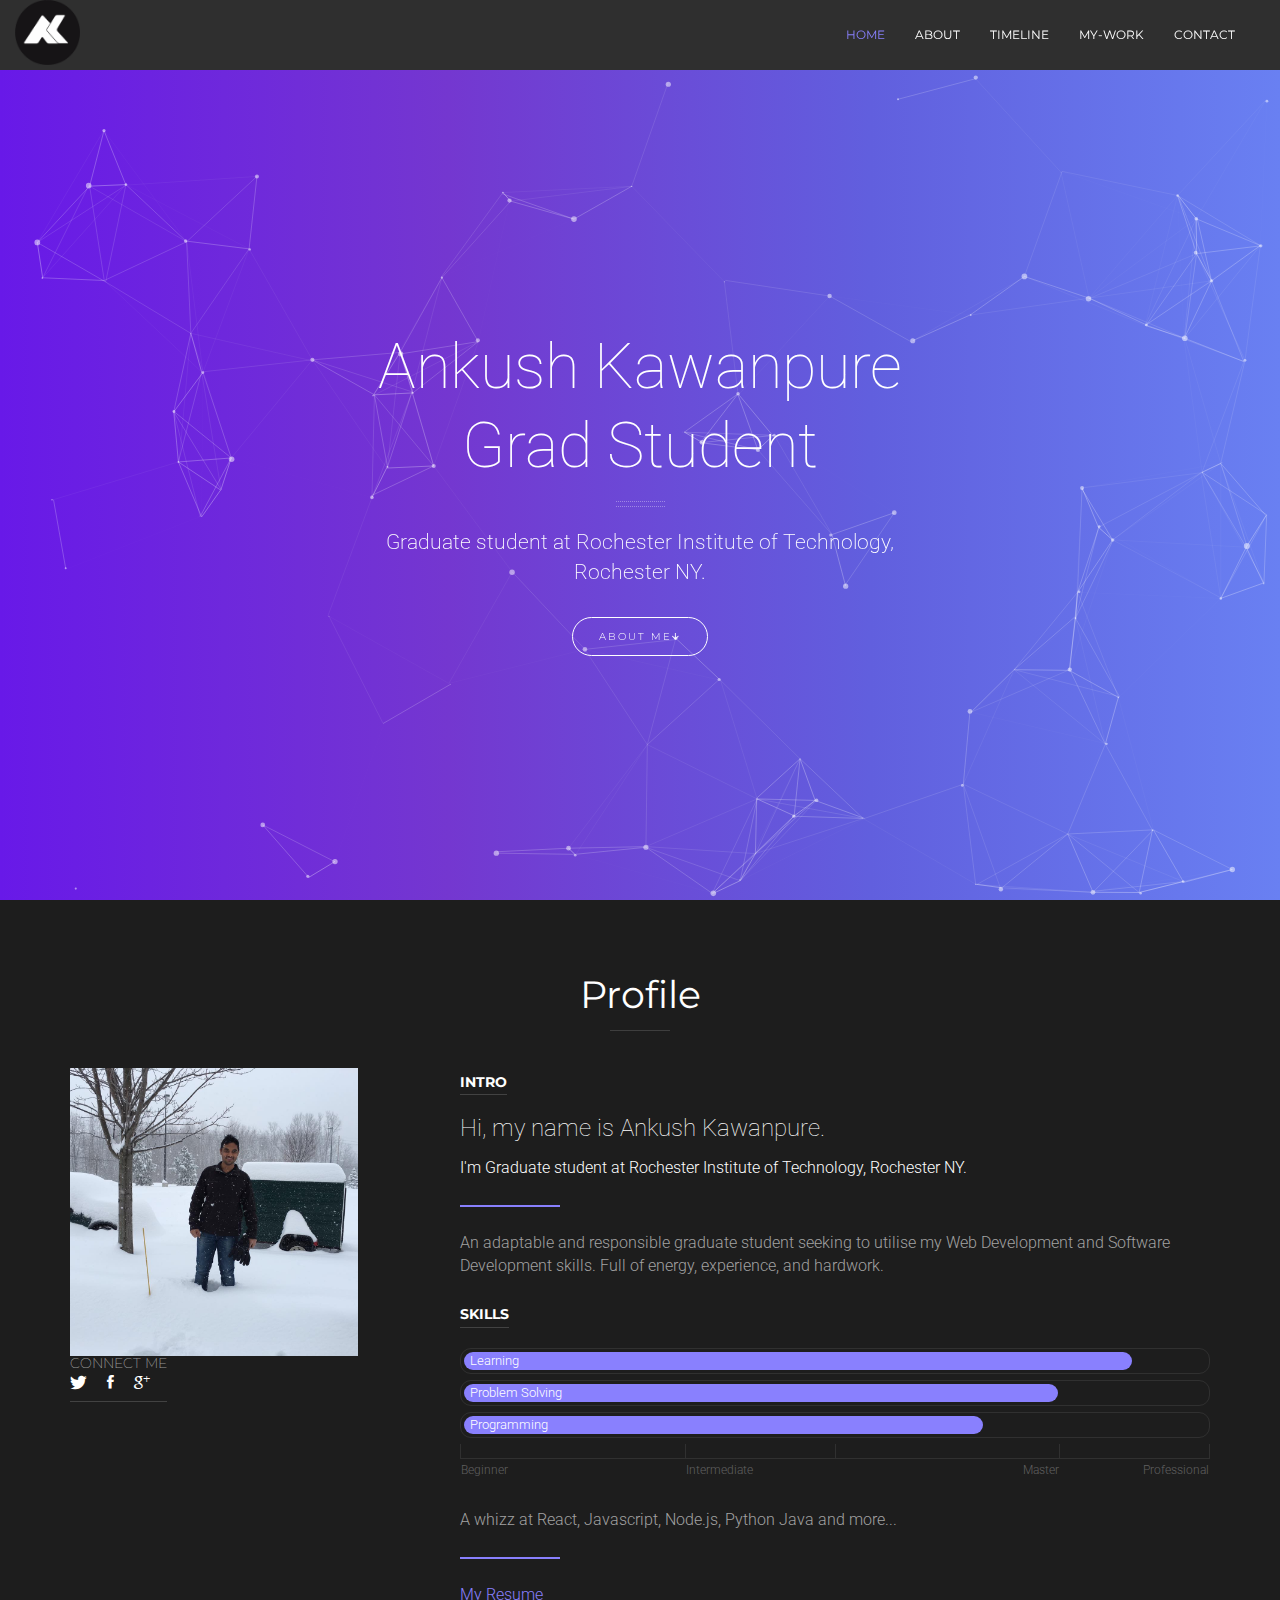
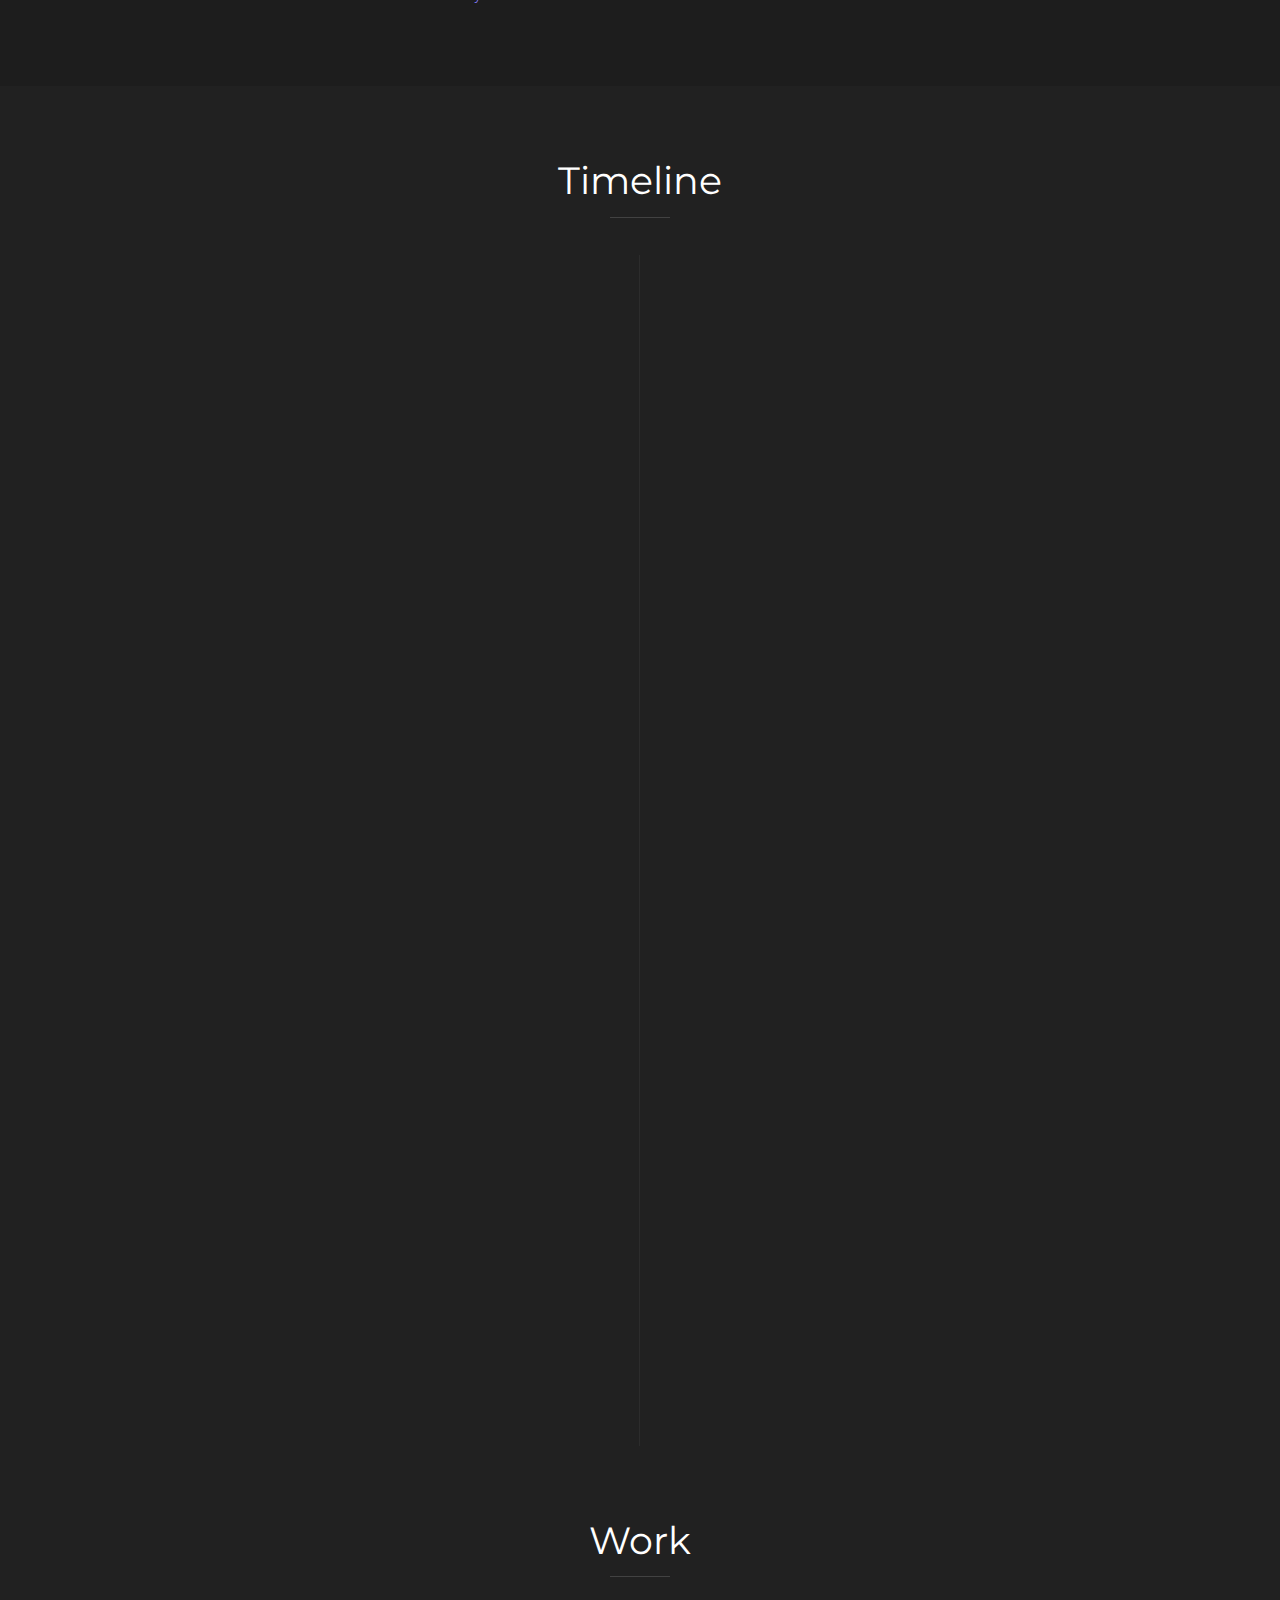
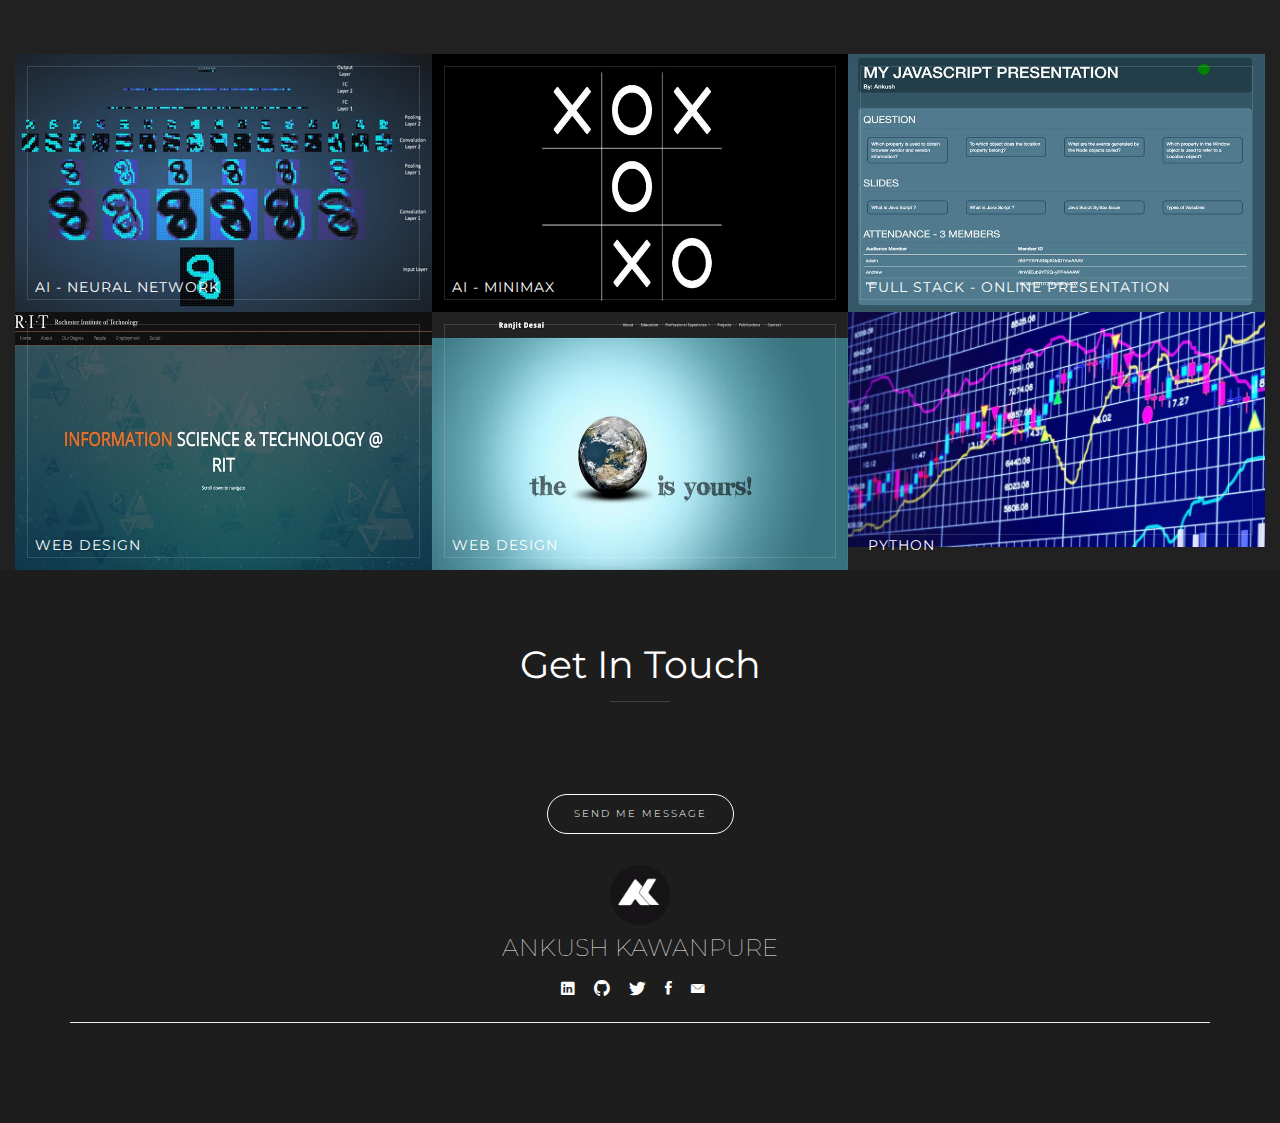
==== commit 1a0d8839: "nn added" ====
--- a/HTML/index.html
+++ b/HTML/index.html
@@ -42,18 +42,6 @@
 	<link href="css/style.css" rel="stylesheet" title="main-css">
 	<link href="css/customstyle.css" rel="stylesheet">
 
-	<!-- Style Switcher / remove for production -->
-	<link href="css/style-switcher.css" rel="stylesheet">
-
-	<!-- Alternate Stylesheets / choose what color and base you want and include the 2 files regularly AFTER style.css above -->
-	<link rel="alternate stylesheet" type="text/css" href="css/colors/blue.css" title="blue">
-	<link rel="alternate stylesheet" type="text/css" href="css/colors/green.css" title="green">
-	<link rel="alternate stylesheet" type="text/css" href="css/colors/orange.css" title="orange">
-	<link rel="alternate stylesheet" type="text/css" href="css/colors/red.css" title="red">
-	<link rel="alternate stylesheet" type="text/css" href="css/colors/orangelight.css" title="orangelight">
-	<link rel="alternate stylesheet" type="text/css" href="css/colors/pinkish.css" title="pinkish">
-	<link rel="alternate stylesheet" type="text/css" href="css/colors/seagul.css" title="seagul">
-	<link rel="alternate stylesheet" type="text/css" href="css/base-light.css" title="base-light">
 </head>
 
 
@@ -61,34 +49,6 @@
 <body class="royal_preloader" data-spy="scroll" data-target=".navbar" data-offset="70">
 	<div id="royal_preloader"></div>
 
-	<!-- Start Switcher / Remove for production -->
-	<!--<div class="demo_changer">-->
-	    <!--<div class="demo-icon">-->
-	        <!--<i class="pe-7s-settings"></i>-->
-	    <!--</div>&lt;!&ndash; end opener icon &ndash;&gt;-->
-	    <!--<div class="form_holder">-->
-	        <!--<div class="row">-->
-	            <!--<div class="col-sm-12">-->
-	                <!--<div class="predefined_styles">-->
-	                	<!--<h4>Base</h4>-->
-	                    <!--<a href="#" data-rel="main-css" class="styleswitch2"><div class="btn dark-css-square"></div></a>-->
-	                    <!--<a href="#" data-rel="base-light" class="styleswitch2"><div class="btn light-css-square"></div></a>-->
-	                    <!--<hr>-->
-	                    <!--<h4>Colors</h4>-->
-	                    <!--<a href="#" data-rel="main-css" class="styleswitch"><div class="btn purple-css-square"></div></a>-->
-	                    <!--<a href="#" data-rel="blue" class="styleswitch"><div class="btn blue-css-square"></div></a>-->
-	                    <!--<a href="#" data-rel="green" class="styleswitch"><div class="btn green-css-square"></div></a>-->
-	                    <!--<a href="#" data-rel="orange" class="styleswitch"><div class="btn orange-css-square"></div></a>-->
-	                    <!--<a href="#" data-rel="red" class="styleswitch"><div class="btn red-css-square"></div></a>-->
-	                    <!--<a href="#" data-rel="orangelight" class="styleswitch"><div class="btn orangelight-css-square"></div></a>-->
-	                    <!--<a href="#" data-rel="seagul" class="styleswitch"><div class="btn seagul-css-square"></div></a>-->
-	                    <!--<a href="#" data-rel="pinkish" class="styleswitch"><div class="btn pinkish-css-square"></div></a>-->
-	                <!--</div>&lt;!&ndash; /.end predefined_styles &ndash;&gt;-->
-	            <!--</div>&lt;!&ndash; /.end col &ndash;&gt;-->
-	        <!--</div>&lt;!&ndash; /.end row &ndash;&gt;-->
-	    <!--</div>&lt;!&ndash; /.end form_holder &ndash;&gt;-->
-	<!--</div>&lt;!&ndash; /.end demo_changer &ndash;&gt;-->
-	<!-- End Switcher / Remove for production -->
 
 	<!-- Begin Header -->
 	<header>
@@ -156,6 +116,7 @@
 					<span class="section-divider"></span>
 				</div><!-- /.column -->
 			</div><!-- /.row -->
+
 			<div class="row">
 				<div class="col-sm-4">
 					<img alt="" src="images/mypic/pic1.jpg" class="img-responsive-profile">
@@ -167,13 +128,7 @@
 						<a href="#"><span class="ion-social-googleplus-outline social-icons-dark-hover"></span></a>
 
 					</div>
-
-					<!--<div class="profile-box">-->
-						<!--&lt;!&ndash;<ul class="list-unstyled">&ndash;&gt;-->
-							<!--&lt;!&ndash;<li><strong>Name:</strong> Ankush Kawanpure</li>&ndash;&gt;-->
-							<!--&lt;!&ndash;<li><strong>Email:</strong> aak3988@rit.edu</li>&ndash;&gt;-->
-						<!--&lt;!&ndash;</ul>&ndash;&gt;-->
-					<!--</div>-->
+					
 				</div><!-- column -->
 				<div class="col-sm-8 mt30-xs">
 					<h5 class="heading-1 mb20">Intro</h5>
@@ -283,7 +238,7 @@
 									<h4 class="subheading">Bachelor of Technology in Computer Engineering</h4>
 								</div>
 								<div class="timeline-body">
-									<p>Lorem ipsum dolor sit amet, consectetur adipisicing elit. Sunt ut voluptatum eius sapiente, totam reiciendis temporibus qui quibusdam, recusandae sit vero unde, sed, incidunt et ea quo dolore laudantium consectetur!</p>
+									<p></p>
 								</div>
 							</div>
 						</li>
@@ -306,10 +261,28 @@
 			</div><!-- /.row -->
 
 			<div id="thework">
+
 				<!-- Item 1 -->
 				<div class="col-xs-12 col-sm-6 col-md-4 col-lg-4 portfolio-box no-padding mix graphics" data-my-order="3">
+					<div class="portfolio-image-holder"><img src="images/work/nn.jpg" alt="Digit Recognition" class="img-responsive portfolio-image"></div>
+					<span class="portfolio-badge badge">AI - Neural Network </span>
+					<span class="portfolio-hover">
+						<span>
+							<a href="https://github.com/ankushkawanpure/Digit-Recognition" target="_blank">
+								<span class="portfolio-links"><span class="ion-ios-arrow-right portfolio-links-icons"></span></span>
+							</a>
+							<a href="https://ankush-digit-rec.herokuapp.com/" target="_blank" title="Handwriting Recognition">
+								<span class="portfolio-links"><span class="ion-arrow-expand portfolio-links-icons"></span></span>
+							</a>
+							<span class="project-title no-margin-bottom mt10"></span>
+						</span>
+					</span>
+				</div><!-- /.column -->
+
+				<!-- Item 2 -->
+				<div class="col-xs-12 col-sm-6 col-md-4 col-lg-4 portfolio-box no-padding mix graphics" data-my-order="3">
 					<div class="portfolio-image-holder"><img src="images/work/tictactoe.jpg" alt="Tic Tac Toe" class="img-responsive portfolio-image"></div>
-					<span class="portfolio-badge badge">AI - Unbeatable Tic tac toe </span>
+					<span class="portfolio-badge badge">AI - Minimax</span>
 					<span class="portfolio-hover">
 						<span>
 							<a href="https://github.com/ankushkawanpure/tictactoe" target="_blank">
@@ -318,12 +291,12 @@
 							<a href="https://ankushkawanpure-tictactoe.herokuapp.com/" target="_blank" title="Tic Tac Toe">
 								<span class="portfolio-links"><span class="ion-arrow-expand portfolio-links-icons"></span></span>
 							</a>
-							<span class="project-title no-margin-bottom mt10">Tic Tac Toe</span>
-						</span>
-					</span>
-				</div><!-- /.column -->
-
-				<!-- Item 2 -->
+							<span class="project-title no-margin-bottom mt10">Unbeatable Tic Tac Toe</span>
+						</span>
+					</span>
+				</div><!-- /.column -->
+
+				<!-- Item 3 -->
 				<div class="col-xs-12 col-sm-6 col-md-4 col-lg-4 portfolio-box no-padding mix print identity" data-my-order="6">
 					<div class="portfolio-image-holder"><img src="images/work/groupPresentation.jpg" alt="2" class="img-responsive portfolio-image"></div>
 					<span class="portfolio-badge badge">Full Stack - Online Presentation</span>
@@ -340,7 +313,7 @@
 					</span>
 				</div><!-- /.column -->
 
-				<!-- Item 3 -->
+				<!-- Item 4 -->
 				<div class="col-xs-12 col-sm-6 col-md-4 col-lg-4 portfolio-box no-padding mix identity" data-my-order="4">
 					<div class="portfolio-image-holder"><img src="images/work/iste.jpg" alt="3" class="img-responsive portfolio-image"></div>
 					<span class="portfolio-badge badge">Web Design</span>
@@ -357,7 +330,7 @@
 					</span>
 				</div><!-- /.column -->
 
-				<!-- Item 4 -->
+				<!-- Item 5 -->
 				<div class="col-xs-12 col-sm-6 col-md-4 col-lg-4 portfolio-box no-padding mix graphics" data-my-order="5">
 					<div class="portfolio-image-holder"><img src="images/work/ranjit.jpg" alt="4" class="img-responsive portfolio-image"></div>
 					<span class="portfolio-badge badge">Web Design</span>
@@ -375,7 +348,7 @@
 					</span>
 				</div><!-- /.column -->
 
-				<!-- Item 5 -->
+				<!-- Item 6 -->
 				<div class="col-xs-12 col-sm-6 col-md-4 col-lg-4 portfolio-box no-padding mix print identity" data-my-order="2">
 					<div class="portfolio-image-holder"><img src="images/work/stock.jpg" alt="5" class="img-responsive portfolio-image"></div>
 					<span class="portfolio-badge badge">Python</span>
@@ -388,74 +361,6 @@
 								<span class="portfolio-links"><span class="ion-arrow-expand portfolio-links-icons"></span></span>
 							</a>
 							<span class="project-title no-margin-bottom mt10">Stock With Python</span>
-						</span>
-					</span>
-				</div><!-- /.column -->
-
-				<!-- Item 6 -->
-				<div class="col-xs-12 col-sm-6 col-md-4 col-lg-4 portfolio-box no-padding mix web" data-my-order="1">
-					<div class="portfolio-image-holder"><img src="images/work/6.jpg" alt="6" class="img-responsive portfolio-image"></div>
-					<span class="portfolio-badge badge">Web</span>
-					<span class="portfolio-hover">
-						<span>
-							<a href="https://dribbble.com/" target="_blank">
-								<span class="portfolio-links"><span class="ion-ios-arrow-right portfolio-links-icons"></span></span>
-							</a>
-							<a href="images/work/6.jpg" class="zoom" title="Web UI">
-								<span class="portfolio-links"><span class="ion-arrow-expand portfolio-links-icons"></span></span>
-							</a>
-							<span class="project-title no-margin-bottom mt10">Web UI</span>
-						</span>
-					</span>
-				</div><!-- /.column -->
-
-				<!-- Item 7 -->
-				<div class="col-xs-12 col-sm-6 col-md-4 col-lg-4 portfolio-box no-padding mix graphics print" data-my-order="9">
-					<div class="portfolio-image-holder"><img src="images/work/7.jpg" alt="7" class="img-responsive portfolio-image"></div>
-					<span class="portfolio-badge badge">Graphics + Print</span>
-					<span class="portfolio-hover">
-						<span>
-							<a href="https://dribbble.com/" target="_blank">
-								<span class="portfolio-links"><span class="ion-ios-arrow-right portfolio-links-icons"></span></span>
-							</a>
-							<a href="images/work/7.jpg" class="zoom" title="Hello World">
-								<span class="portfolio-links"><span class="ion-arrow-expand portfolio-links-icons"></span></span>
-							</a>
-							<span class="project-title no-margin-bottom mt10">Hello World</span>
-						</span>
-					</span>
-				</div><!-- /.column -->
-
-				<!-- Item 8 -->
-				<div class="col-xs-12 col-sm-6 col-md-4 col-lg-4 portfolio-box no-padding mix web" data-my-order="7">
-					<div class="portfolio-image-holder"><img src="images/work/8.jpg" alt="8" class="img-responsive portfolio-image"></div>
-					<span class="portfolio-badge badge">Web</span>
-					<span class="portfolio-hover">
-						<span>
-							<a href="https://dribbble.com/" target="_blank">
-								<span class="portfolio-links"><span class="ion-ios-arrow-right portfolio-links-icons"></span></span>
-							</a>
-							<a href="images/work/8.jpg" class="zoom" title="We Create Mobile">
-								<span class="portfolio-links"><span class="ion-arrow-expand portfolio-links-icons"></span></span>
-							</a>
-							<span class="project-title no-margin-bottom mt10">We Create Mobile</span>
-						</span>
-					</span>
-				</div><!-- /.column -->
-
-				<!-- Item 9 -->
-				<div class="col-xs-12 col-sm-6 col-md-4 col-lg-4 portfolio-box no-padding mix web" data-my-order="8">
-					<div class="portfolio-image-holder"><img src="images/work/9.jpg" alt="9" class="img-responsive portfolio-image"></div>
-					<span class="portfolio-badge badge">Web</span>
-					<span class="portfolio-hover">
-						<span>
-							<a href="https://dribbble.com/" target="_blank">
-								<span class="portfolio-links"><span class="ion-ios-arrow-right portfolio-links-icons"></span></span>
-							</a>
-							<a href="images/work/9.jpg" class="zoom" title="Captain da Ship">
-								<span class="portfolio-links"><span class="ion-arrow-expand portfolio-links-icons"></span></span>
-							</a>
-							<span class="project-title no-margin-bottom mt10">Captain da Ship</span>
 						</span>
 					</span>
 				</div><!-- /.column -->
@@ -471,44 +376,75 @@
 				<div class="col-sm-10 col-sm-offset-1 col-md-8 col-md-offset-2 col-lg-6 col-lg-offset-3 section-title text-center">
 					<h2>Get In Touch</h2>
 					<span class="section-divider mb15"></span>
-					<p class="no-margin scaleReveal">I would love to hear from you.</p>
-				</div><!-- /.column -->
-			</div><!-- /.row -->
-
-			<!--<div class="LI-profile-badge"  data-version="v1" data-size="medium" data-locale="en_US" data-type="horizontal" data-theme="dark" data-vanity="ankush-kawanpure-06267848"><a class="LI-simple-link" href='https://www.linkedin.com/in/ankush-kawanpure-06267848?trk=profile-badge'>Ankush Kawanpure</a></div>-->
-			<div class="LI-profile-badge"  data-version="v1" data-size="medium" data-locale="en_US" data-type="horizontal" data-theme="dark" data-vanity="ankush-kawanpure-06267848"><a class="LI-simple-link" href='https://www.linkedin.com/in/ankush-kawanpure-06267848?trk=profile-badge'>Ankush Kawanpure</a></div>
+					<p class="no-margin scaleReveal">I would love to hear from you Or Connect me on Social network.</p>
+				</div><!-- /.column -->
+			</div><!-- /.row -->
+
+			<div class ="row text-center">
+				<div class="col-md-12">
+					<a href="mailto:aak3988@rit.edu" class="btn btn-default btn-white btn-lg mt15">Send Me Message</span></a>
+				</div>
+			</div>
+
+			<div class="row">
+				<div class="col-sm-8 col-sm-offset-2 text-center">
+					<img src="./images/logos/header-logo.png"  alt="Logo">
+					<h2 class="theme-title">Ankush Kawanpure</h2>
+					<a href="https://www.linkedin.com/in/ankush-kawanpure-06267848"><i class="ion-social-linkedin social-icons-dark-hover mr15"></i></a>
+					<a href="https://github.com/ankushkawanpure/"><spam class="ion-social-github social-icons-dark-hover mr15"></spam></a>
+					<a href="https://twitter.com/ankushkawanpure"><span class="ion-social-twitter social-icons-dark-hover mr15"></span></a>
+					<a href="https://www.facebook.com/ankushkawanpure"><i class="ion-social-facebook social-icons-dark-hover mr15"></i></a>
+					<a href="mailto:aak3988@rit.edu"><span class="ion-ios-email social-icons-dark-hover mr15"></span></a>
+				</div>
+			</div>
+			<hr>
 		</div><!-- /.container -->
 	</section><!-- /.section -->
+
+
 	<!-- End Contact -->
 
-	<!--&lt;!&ndash; Begin Map &ndash;&gt;-->
-	<!--<div id="map"></div>-->
-	<!--&lt;!&ndash; End Map &ndash;&gt;-->
-
-		<!-- Begin Footer -->
-		<footer class="footer-padding">
-		<div class="container">
-			<div class="row">
-				<div class="col-sm-8 col-sm-offset-2 text-center">
-					<hr>
-
-					<img src="./images/logos/header-logo.png"  alt="Logo">
-					<h2 class="theme-title">Ankush Kawanpure</h2>
-					<a href="#"><span class="ion-social-twitter social-icons-dark-hover mr15"></span></a>
-	                <a href="#"><span class="ion-social-facebook social-icons-dark-hover mr15"></span></a>
-	                <a href="#"><span class="ion-social-googleplus-outline social-icons-dark-hover"></span></a>
-				</div>
-			</div>
-
+		<!--&lt;!&ndash; Begin Footer &ndash;&gt;-->
+		<!--<footer class="footer-padding">-->
+		<!--<div class="container">-->
 			<!--<div class="row">-->
-				<!--<div class="col-sm-8 col-sm-offset-2 text-small text-center">-->
+				<!--<div class="col-sm-8 col-sm-offset-2 text-center">-->
 					<!--<hr>-->
-					<!--<button type="button" class="btn btn-primary btn-up-footer btn-lg scroll-top">Up</button>-->
-					<!--<p class="no-margin">&copy; Ankush Kawanpure</p>-->
+
+					<!--&lt;!&ndash;<img src="./images/logos/header-logo.png"  alt="Logo">&ndash;&gt;-->
+					<!--&lt;!&ndash;<h2 class="theme-title">Ankush Kawanpure</h2>&ndash;&gt;-->
+					<!--&lt;!&ndash;<a href="https://www.linkedin.com/in/ankush-kawanpure-06267848"><i class="fa fa-linkedin-square fa-2x color-linkedin"></i></a>&ndash;&gt;-->
+					<!--&lt;!&ndash;<a href="https://www.facebook.com/ankushkawanpure"><i class="fa fa-facebook-square fa-2x color-facebook"></i></a>&ndash;&gt;-->
+					<!--&lt;!&ndash;<a href="https://twitter.com/ankushkawanpure"><span class="ion-social-twitter social-icons-dark-hover mr15"></span></a>&ndash;&gt;-->
+					<!--&lt;!&ndash;<a href="mailto:aak3988@rit.edu"><span class="ion-ios-email social-icons-dark-hover mr15"></span></a>&ndash;&gt;-->
+					<!--&lt;!&ndash;<a href="https://github.com/ankushkawanpure/"><spam class="ion-social-github social-icons-dark-hover mr15"></spam></a>&ndash;&gt;-->
+					<!--&lt;!&ndash;<a href="#"><span class="ion-social-twitter social-icons-dark-hover mr15"></span></a>&ndash;&gt;-->
+	                <!--&lt;!&ndash;<a href="#"><span class="ion-social-facebook social-icons-dark-hover mr15"></span></a>&ndash;&gt;-->
+	                <!--&lt;!&ndash;<a href="#"><span class="ion-social-googleplus-outline social-icons-dark-hover"></span></a>&ndash;&gt;-->
 				<!--</div>-->
 			<!--</div>-->
-		</div>
-	</footer>
+
+			<!--&lt;!&ndash;<div class="row">&ndash;&gt;-->
+				<!--&lt;!&ndash;<div class="col-md-12 col-xs-12">&ndash;&gt;-->
+					<!--&lt;!&ndash;<p> Connect Me&ndash;&gt;-->
+						<!--&lt;!&ndash;<a href="https://github.com/ankushkawanpure/"><i class="fa fa-github-square fa-2x color-github"></i></a>&ndash;&gt;-->
+						<!--&lt;!&ndash;<a href="https://www.linkedin.com/in/ankush-kawanpure-06267848"><i class="fa fa-linkedin-square fa-2x color-linkedin"></i></a>&ndash;&gt;-->
+						<!--&lt;!&ndash;<a href="https://www.facebook.com/ankushkawanpure"><i class="fa fa-facebook-square fa-2x color-facebook"></i></a>&ndash;&gt;-->
+						<!--&lt;!&ndash;<a href="https://twitter.com/ankushkawanpure"><i class="fa fa-twitter-square fa-2x color-twitter"></i></a>&ndash;&gt;-->
+						<!--&lt;!&ndash;<a href="mailto:aak3988@rit.edu"><i class="fa fa-google-plus-square fa-2x color-google-plus"></i></a>&ndash;&gt;-->
+					<!--&lt;!&ndash;</p>&ndash;&gt;-->
+				<!--&lt;!&ndash;</div>&ndash;&gt;-->
+			<!--&lt;!&ndash;</div>&ndash;&gt;-->
+
+			<!--&lt;!&ndash;<div class="row">&ndash;&gt;-->
+				<!--&lt;!&ndash;<div class="col-sm-8 col-sm-offset-2 text-small text-center">&ndash;&gt;-->
+					<!--&lt;!&ndash;<hr>&ndash;&gt;-->
+					<!--&lt;!&ndash;<button type="button" class="btn btn-primary btn-up-footer btn-lg scroll-top">Up</button>&ndash;&gt;-->
+					<!--&lt;!&ndash;<p class="no-margin">&copy; Ankush Kawanpure</p>&ndash;&gt;-->
+				<!--&lt;!&ndash;</div>&ndash;&gt;-->
+			<!--&lt;!&ndash;</div>&ndash;&gt;-->
+		<!--</div>-->
+	<!--</footer>-->
 	<!-- Begin Footer -->
 
 	<!-- Javascript Files -->
@@ -516,6 +452,11 @@
 
 	<script type="text/javascript" src="js/particles.min.js"></script>
 	<script type="text/javascript" src="js/particlesRun.js"></script>
+
+	<!-- Scrolling navigation-->
+	<script src="../old/js/jquery.easing.min.js"></script>
+	<script src="../old/js/scrolling-nav.js"></script>
+
 	<script type="text/javascript" src="js/jquery.mixitup.js"></script>
 	<script type="text/javascript" src="js/form-validator.min.js"></script>
 	<script type="text/javascript" src="js/jquery.inview.min.js"></script>
--- a/HTML/css/style.css
+++ b/HTML/css/style.css
@@ -57,6 +57,10 @@
 	height: 100%;
 }
 
+.main-top-margin {
+    margin-top: 60px;
+}
+
 a:active, a:focus {
    outline: none;
 }
@@ -221,7 +225,7 @@
 }
 
 .footer-padding {
-    padding-top: 60px;
+    padding-top: 0px;
     padding-bottom: 60px;
 }
 
@@ -1648,6 +1652,10 @@
     border-color: #2F2F2F;
 }
 
+#contact > div > div:nth-child(3) > div > img{
+    width: 60px;
+    padding-top: 30px;
+}
 
 /* =Footer
 -------------------------------------------------------------- */
